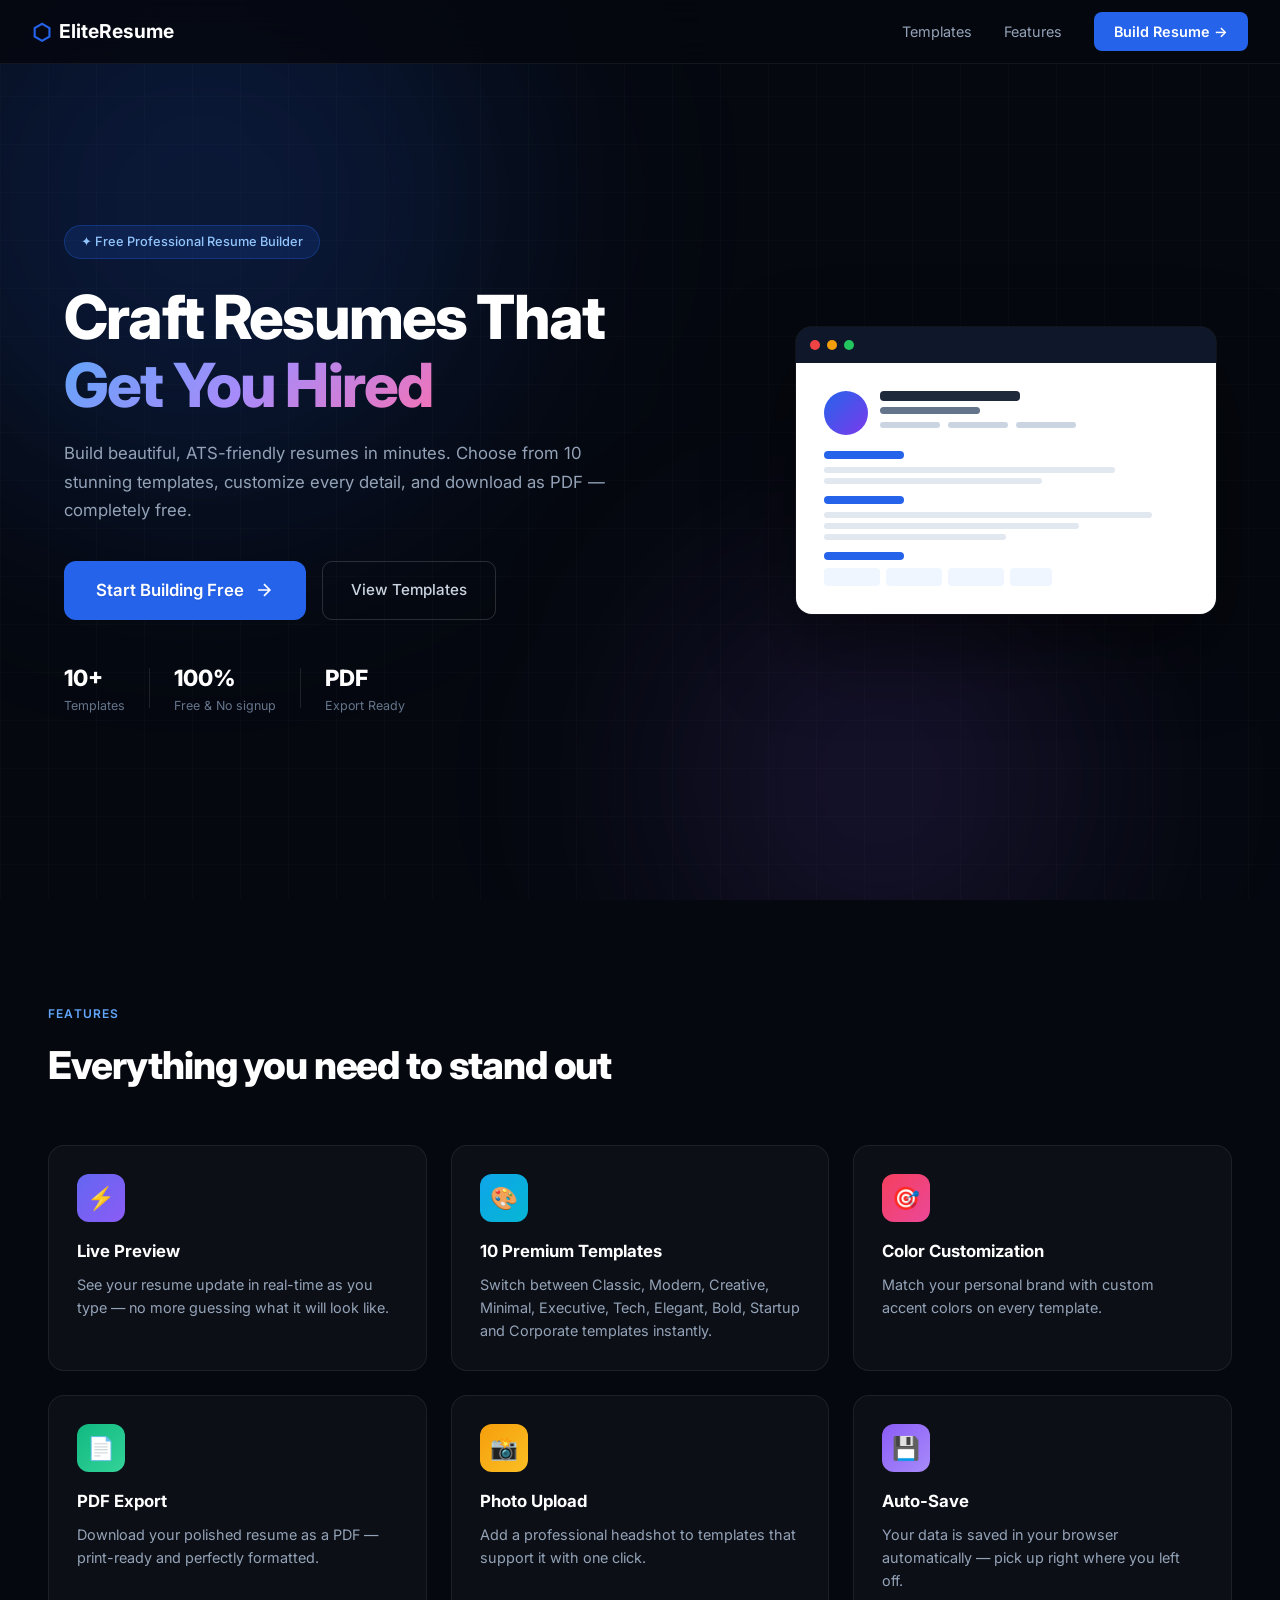
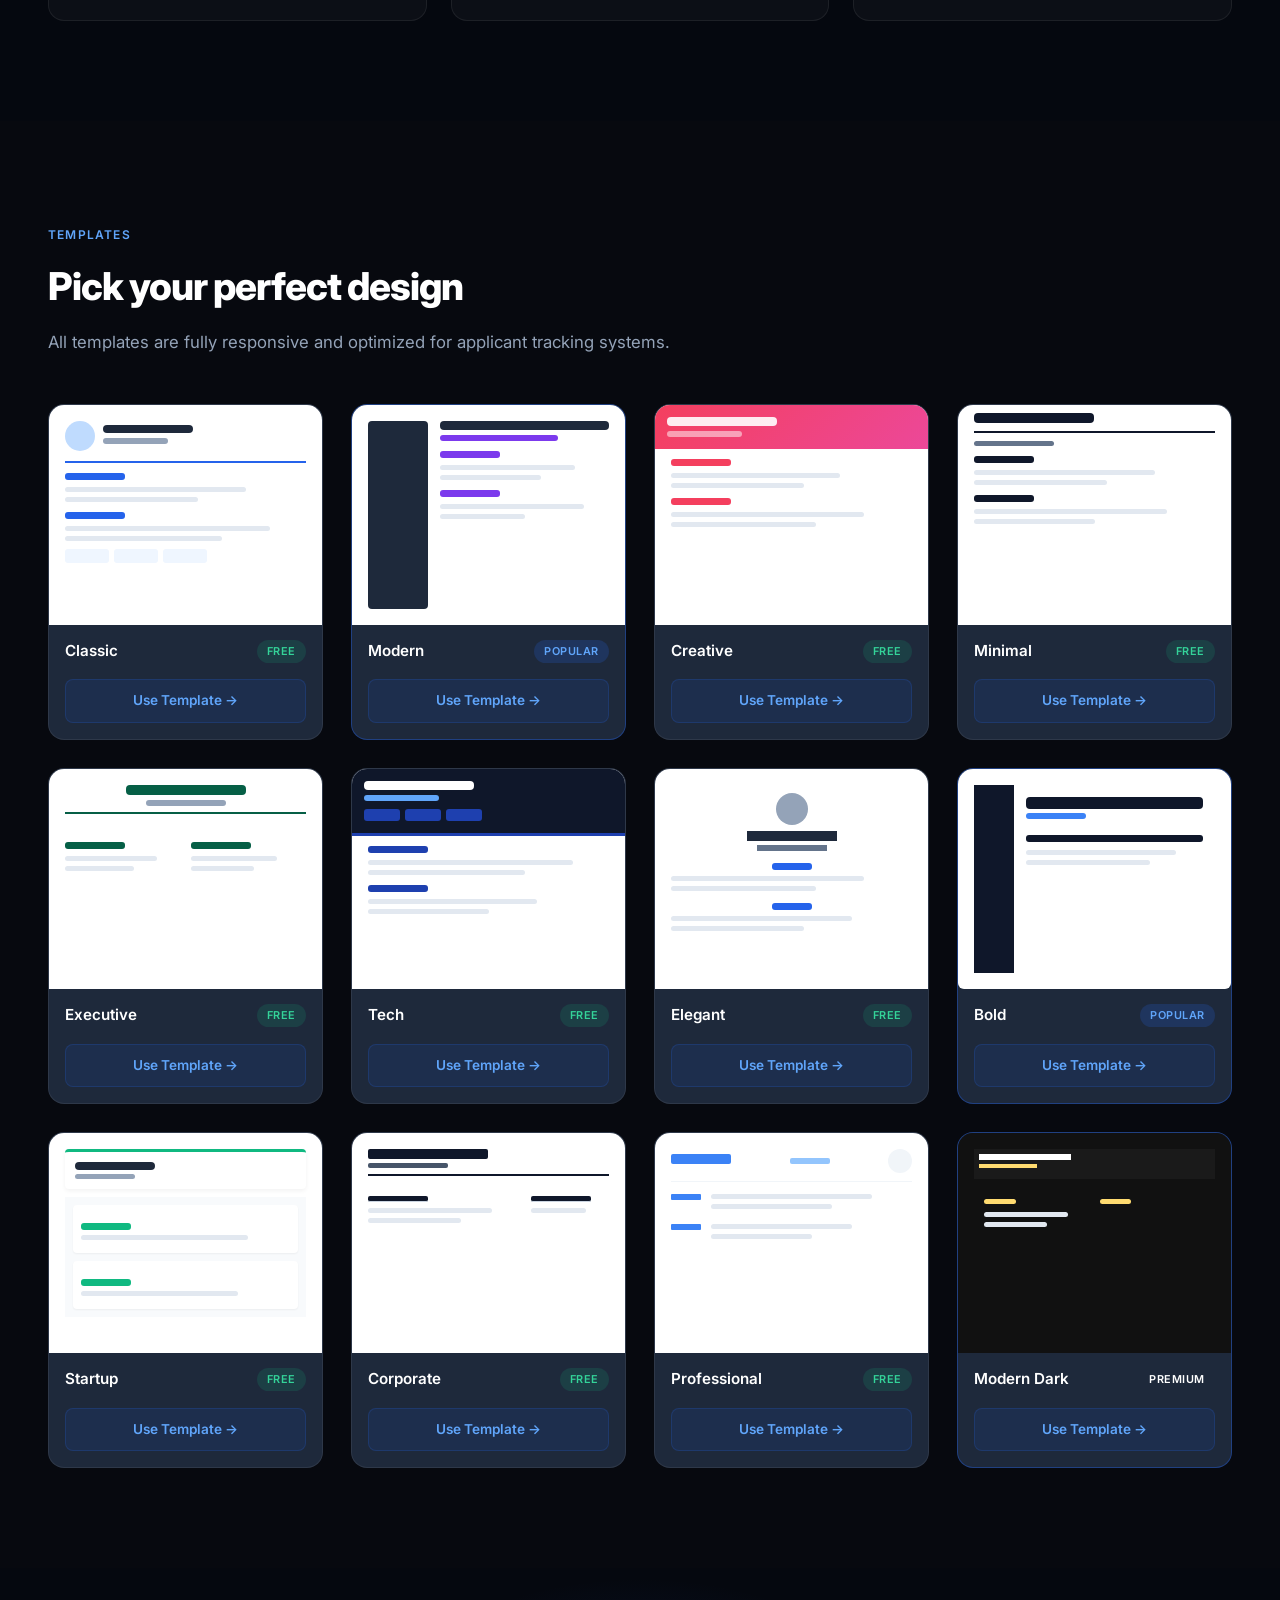
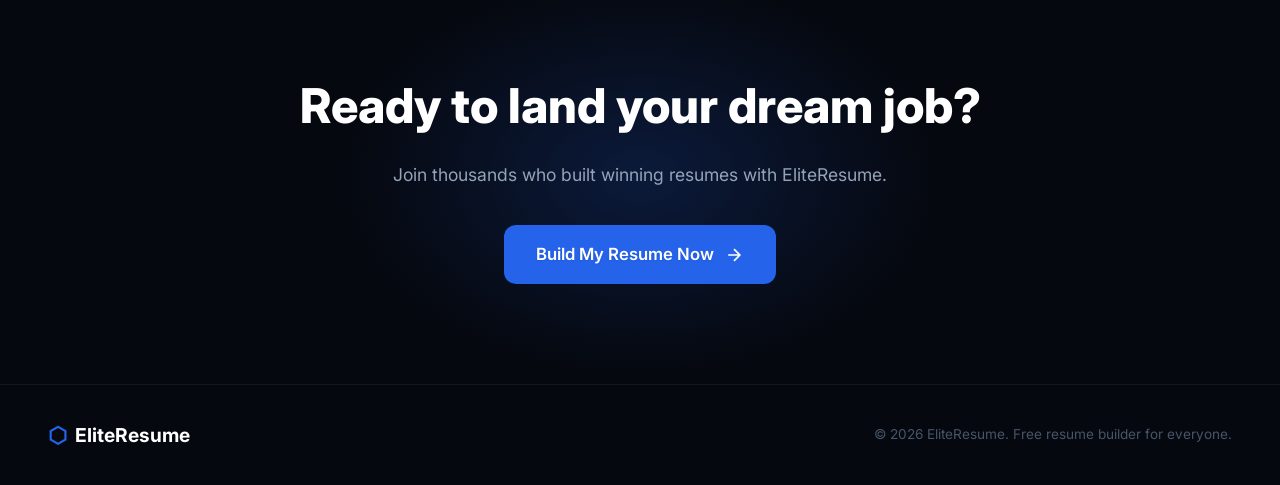
==== index.html @ 89bc3569 "Add files via upload" ====
<!DOCTYPE html>
<html lang="en">

<head>
  <meta charset="UTF-8" />
  <meta name="viewport" content="width=device-width, initial-scale=1.0" />
  <title>EliteResume – Build Your Perfect Resume</title>
  <meta name="description"
    content="Create stunning professional resumes in minutes with EliteResume. Choose from 10 premium templates, edit in real-time, and download as PDF." />
  <link rel="preconnect" href="https://fonts.googleapis.com" />
  <link rel="preconnect" href="https://fonts.gstatic.com" crossorigin />
  <link
    href="https://fonts.googleapis.com/css2?family=Inter:wght@300;400;500;600;700;800;900&family=Playfair+Display:wght@700;800&display=swap"
    rel="stylesheet" />
  <link rel="stylesheet" href="styles.css" />
</head>

<body class="landing-page">

  <!-- Navbar -->
  <nav class="navbar">
    <div class="nav-inner">
      <a href="index.html" class="logo">
        <span class="logo-icon">⬡</span>
        <span class="logo-text">EliteResume</span>
      </a>
      <div class="nav-links">
        <a href="#templates">Templates</a>
        <a href="#features">Features</a>
        <a href="editor.html" class="btn-nav-cta">Build Resume →</a>
      </div>
    </div>
  </nav>

  <!-- Hero -->
  <section class="hero">
    <div class="hero-bg-grid"></div>
    <div class="hero-glow hero-glow-1"></div>
    <div class="hero-glow hero-glow-2"></div>
    <div class="hero-content">
      <div class="hero-badge">✦ Free Professional Resume Builder</div>
      <h1 class="hero-title">Craft Resumes That <br /><span class="gradient-text">Get You Hired</span></h1>
      <p class="hero-subtitle">Build beautiful, ATS-friendly resumes in minutes. Choose from 10 stunning templates,
        customize every detail, and download as PDF — completely free.</p>
      <div class="hero-actions">
        <a href="editor.html" class="btn-primary btn-xl" id="hero-start-btn">
          <span>Start Building Free</span>
          <svg width="20" height="20" viewBox="0 0 24 24" fill="none" stroke="currentColor" stroke-width="2">
            <path d="M5 12h14M12 5l7 7-7 7" />
          </svg>
        </a>
        <a href="#templates" class="btn-ghost btn-xl">View Templates</a>
      </div>
      <div class="hero-stats">
        <div class="stat"><strong>10+</strong><span>Templates</span></div>
        <div class="stat-divider"></div>
        <div class="stat"><strong>100%</strong><span>Free & No signup</span></div>
        <div class="stat-divider"></div>
        <div class="stat"><strong>PDF</strong><span>Export Ready</span></div>
      </div>
    </div>
    <!-- Hero Preview Mockup -->
    <div class="hero-mockup">
      <div class="mockup-browser">
        <div class="mockup-bar">
          <span class="dot r"></span><span class="dot y"></span><span class="dot g"></span>
        </div>
        <div class="mockup-content">
          <div class="mock-resume classic-mock">
            <div class="mock-header">
              <div class="mock-avatar"></div>
              <div>
                <div class="mock-name-bar"></div>
                <div class="mock-title-bar"></div>
                <div class="mock-contact-row">
                  <div class="mock-contact-item"></div>
                  <div class="mock-contact-item"></div>
                  <div class="mock-contact-item"></div>
                </div>
              </div>
            </div>
            <div class="mock-section-title"></div>
            <div class="mock-line w80"></div>
            <div class="mock-line w60"></div>
            <div class="mock-section-title"></div>
            <div class="mock-line w90"></div>
            <div class="mock-line w70"></div>
            <div class="mock-line w50"></div>
            <div class="mock-section-title"></div>
            <div class="mock-skills">
              <div class="mock-skill-tag"></div>
              <div class="mock-skill-tag"></div>
              <div class="mock-skill-tag"></div>
              <div class="mock-skill-tag w-sm"></div>
            </div>
          </div>
        </div>
      </div>
    </div>
  </section>

  <!-- Features -->
  <section class="features-section" id="features">
    <div class="container">
      <div class="section-label">Features</div>
      <h2 class="section-title">Everything you need to stand out</h2>
      <div class="features-grid">
        <div class="feature-card">
          <div class="feature-icon" style="background:linear-gradient(135deg,#6366f1,#8b5cf6)">⚡</div>
          <h3>Live Preview</h3>
          <p>See your resume update in real-time as you type — no more guessing what it will look like.</p>
        </div>
        <div class="feature-card">
          <div class="feature-icon" style="background:linear-gradient(135deg,#0ea5e9,#06b6d4)">🎨</div>
          <h3>10 Premium Templates</h3>
          <p>Switch between Classic, Modern, Creative, Minimal, Executive, Tech, Elegant, Bold, Startup and Corporate
            templates instantly.</p>
        </div>
        <div class="feature-card">
          <div class="feature-icon" style="background:linear-gradient(135deg,#f43f5e,#ec4899)">🎯</div>
          <h3>Color Customization</h3>
          <p>Match your personal brand with custom accent colors on every template.</p>
        </div>
        <div class="feature-card">
          <div class="feature-icon" style="background:linear-gradient(135deg,#10b981,#34d399)">📄</div>
          <h3>PDF Export</h3>
          <p>Download your polished resume as a PDF — print-ready and perfectly formatted.</p>
        </div>
        <div class="feature-card">
          <div class="feature-icon" style="background:linear-gradient(135deg,#f59e0b,#fbbf24)">📸</div>
          <h3>Photo Upload</h3>
          <p>Add a professional headshot to templates that support it with one click.</p>
        </div>
        <div class="feature-card">
          <div class="feature-icon" style="background:linear-gradient(135deg,#8b5cf6,#a78bfa)">💾</div>
          <h3>Auto-Save</h3>
          <p>Your data is saved in your browser automatically — pick up right where you left off.</p>
        </div>
      </div>
    </div>
  </section>

  <!-- Templates Gallery -->
  <section class="templates-section" id="templates">
    <div class="container">
      <div class="section-label">Templates</div>
      <h2 class="section-title">Pick your perfect design</h2>
      <p class="section-subtitle">All templates are fully responsive and optimized for applicant tracking systems.</p>
      <div class="templates-grid">

        <div class="template-card" data-template="classic">
          <div class="template-preview tp-classic">
            <div class="tp-header tp-h-classic">
              <div class="tp-avatar"></div>
              <div class="tp-info">
                <div class="tp-name"></div>
                <div class="tp-role"></div>
              </div>
            </div>
            <div class="tp-body">
              <div class="tp-sec-title tp-st-blue"></div>
              <div class="tp-line w75"></div>
              <div class="tp-line w55"></div>
              <div class="tp-sec-title tp-st-blue"></div>
              <div class="tp-line w85"></div>
              <div class="tp-line w65"></div>
              <div class="tp-tags">
                <div class="tp-tag"></div>
                <div class="tp-tag"></div>
                <div class="tp-tag"></div>
              </div>
            </div>
          </div>
          <div class="template-info">
            <span class="template-name">Classic</span>
            <span class="template-badge free">Free</span>
          </div>
          <a href="editor.html?template=classic" class="btn-template">Use Template →</a>
        </div>

        <div class="template-card featured" data-template="modern">
          <div class="template-preview tp-modern">
            <div class="tp-sidebar"></div>
            <div class="tp-main-col">
              <div class="tp-name-mod"></div>
              <div class="tp-role-mod"></div>
              <div class="tp-sec-title tp-st-accent"></div>
              <div class="tp-line w80"></div>
              <div class="tp-line w60"></div>
              <div class="tp-sec-title tp-st-accent"></div>
              <div class="tp-line w85"></div>
              <div class="tp-line w50"></div>
            </div>
          </div>
          <div class="template-info">
            <span class="template-name">Modern</span>
            <span class="template-badge popular">Popular</span>
          </div>
          <a href="editor.html?template=modern" class="btn-template">Use Template →</a>
        </div>

        <div class="template-card" data-template="creative">
          <div class="template-preview tp-creative">
            <div class="tp-creative-header">
              <div class="tp-name-cr"></div>
              <div class="tp-role-cr"></div>
            </div>
            <div class="tp-body">
              <div class="tp-sec-title tp-st-cr"></div>
              <div class="tp-line w70"></div>
              <div class="tp-line w55"></div>
              <div class="tp-sec-title tp-st-cr"></div>
              <div class="tp-line w80"></div>
              <div class="tp-line w60"></div>
            </div>
          </div>
          <div class="template-info">
            <span class="template-name">Creative</span>
            <span class="template-badge free">Free</span>
          </div>
          <a href="editor.html?template=creative" class="btn-template">Use Template →</a>
        </div>

        <div class="template-card" data-template="minimal">
          <div class="template-preview tp-minimal">
            <div class="tp-name-min"></div>
            <div class="tp-divider-min"></div>
            <div class="tp-role-min"></div>
            <div class="tp-sec-title tp-st-min"></div>
            <div class="tp-line w75"></div>
            <div class="tp-line w55"></div>
            <div class="tp-sec-title tp-st-min"></div>
            <div class="tp-line w80"></div>
            <div class="tp-line w50"></div>
          </div>
          <div class="template-info">
            <span class="template-name">Minimal</span>
            <span class="template-badge free">Free</span>
          </div>
          <a href="editor.html?template=minimal" class="btn-template">Use Template →</a>
        </div>

        <div class="template-card" data-template="executive">
          <div class="template-preview tp-executive">
            <div class="tp-exec-top">
              <div class="tp-name-exec"></div>
              <div class="tp-role-exec"></div>
              <div class="tp-exec-line"></div>
            </div>
            <div class="tp-two-col">
              <div class="tp-left-col">
                <div class="tp-sec-title tp-st-exec"></div>
                <div class="tp-line w80"></div>
                <div class="tp-line w60"></div>
              </div>
              <div class="tp-right-col">
                <div class="tp-sec-title tp-st-exec"></div>
                <div class="tp-line w75"></div>
                <div class="tp-line w55"></div>
              </div>
            </div>
          </div>
          <div class="template-info">
            <span class="template-name">Executive</span>
            <span class="template-badge free">Free</span>
          </div>
          <a href="editor.html?template=executive" class="btn-template">Use Template →</a>
        </div>

        <div class="template-card" data-template="tech">
          <div class="template-preview tp-tech">
            <div class="tp-tech-header">
              <div class="tp-tech-name"></div>
              <div class="tp-tech-role"></div>
              <div class="tp-tech-tags">
                <div class="tp-tech-tag"></div>
                <div class="tp-tech-tag"></div>
                <div class="tp-tech-tag"></div>
              </div>
            </div>
            <div class="tp-body tp-tech-body">
              <div class="tp-sec-title tp-st-tech"></div>
              <div class="tp-line w85"></div>
              <div class="tp-line w65"></div>
              <div class="tp-sec-title tp-st-tech"></div>
              <div class="tp-line w70"></div>
              <div class="tp-line w50"></div>
            </div>
          </div>
          <div class="template-info">
            <span class="template-name">Tech</span>
            <span class="template-badge free">Free</span>
          </div>
          <a href="editor.html?template=tech" class="btn-template">Use Template →</a>
        </div>

        <div class="template-card" data-template="elegant">
          <div class="template-preview tp-elegant">
            <div class="tp-elegant-header">
              <div class="tp-elegant-avatar"></div>
              <div>
                <div class="tp-elegant-name"></div>
                <div class="tp-elegant-role"></div>
              </div>
            </div>
            <div class="tp-body">
              <div class="tp-sec-title tp-st-el"></div>
              <div class="tp-line w80"></div>
              <div class="tp-line w60"></div>
              <div class="tp-sec-title tp-st-el"></div>
              <div class="tp-line w75"></div>
              <div class="tp-line w55"></div>
            </div>
          </div>
          <div class="template-info">
            <span class="template-name">Elegant</span>
            <span class="template-badge free">Free</span>
          </div>
          <a href="editor.html?template=elegant" class="btn-template">Use Template →</a>
        </div>

        <div class="template-card featured" data-template="bold">
          <div class="template-preview tp-bold">
            <div class="tp-bold-sidebar"></div>
            <div class="tp-bold-main">
              <div class="tp-bold-name"></div>
              <div class="tp-bold-role"></div>
              <div class="tp-sec-title tp-st-bold"></div>
              <div class="tp-line w85"></div>
              <div class="tp-line w70"></div>
            </div>
          </div>
          <div class="template-info">
            <span class="template-name">Bold</span>
            <span class="template-badge popular">Popular</span>
          </div>
          <a href="editor.html?template=bold" class="btn-template">Use Template →</a>
        </div>

        <div class="template-card" data-template="startup">
          <div class="template-preview tp-startup">
            <div class="tp-startup-header">
              <div class="tp-startup-name"></div>
              <div class="tp-startup-role"></div>
            </div>
            <div class="tp-body tp-startup-body">
              <div class="tp-startup-box">
                <div class="tp-sec-title tp-st-start"></div>
                <div class="tp-line w80"></div>
              </div>
              <div class="tp-startup-box">
                <div class="tp-sec-title tp-st-start"></div>
                <div class="tp-line w75"></div>
              </div>
            </div>
          </div>
          <div class="template-info">
            <span class="template-name">Startup</span>
            <span class="template-badge free">Free</span>
          </div>
          <a href="editor.html?template=startup" class="btn-template">Use Template →</a>
        </div>

        <div class="template-card" data-template="corporate">
          <div class="template-preview tp-corporate">
            <div class="tp-corp-header">
              <div class="tp-corp-name"></div>
              <div class="tp-corp-role"></div>
            </div>
            <div class="tp-corp-two-col">
              <div class="tp-corp-left">
                <div class="tp-sec-title tp-st-corp"></div>
                <div class="tp-line w80"></div>
                <div class="tp-line w60"></div>
              </div>
              <div class="tp-corp-right">
                <div class="tp-sec-title tp-st-corp"></div>
                <div class="tp-line w70"></div>
              </div>
            </div>
          </div>
          <div class="template-info">
            <span class="template-name">Corporate</span>
            <span class="template-badge free">Free</span>
          </div>
          <a href="editor.html?template=corporate" class="btn-template">Use Template →</a>
        </div>

        <div class="template-card" data-template="professional">
          <div class="template-preview tp-professional">
            <div class="tp-prof-header">
              <div class="tp-prof-name"></div>
              <div class="tp-prof-role"></div>
              <div class="tp-prof-avatar"></div>
            </div>
            <div class="tp-prof-body">
              <div class="tp-prof-row">
                <div class="tp-prof-label"></div>
                <div class="tp-prof-main">
                  <div class="tp-line w80"></div>
                  <div class="tp-line w60"></div>
                </div>
              </div>
              <div class="tp-prof-row">
                <div class="tp-prof-label"></div>
                <div class="tp-prof-main">
                  <div class="tp-line w70"></div>
                  <div class="tp-line w50"></div>
                </div>
              </div>
            </div>
          </div>
          <div class="template-info">
            <span class="template-name">Professional</span>
            <span class="template-badge free">Free</span>
          </div>
          <a href="editor.html?template=professional" class="btn-template">Use Template →</a>
        </div>

        <div class="template-card featured" data-template="modern-dark">
          <div class="template-preview tp-modern-dark">
            <div class="tp-md-header">
              <div class="tp-md-name"></div>
              <div class="tp-md-role"></div>
            </div>
            <div class="tp-md-body">
              <div class="tp-md-left">
                <div class="tp-sec-title tp-st-yellow"></div>
                <div class="tp-line w80"></div>
                <div class="tp-line w60"></div>
              </div>
              <div class="tp-md-right">
                <div class="tp-sec-title tp-st-yellow"></div>
                <div class="tp-md-skill-dots"></div>
                <div class="tp-md-skill-dots"></div>
              </div>
            </div>
          </div>
          <div class="template-info">
            <span class="template-name">Modern Dark</span>
            <span class="template-badge premium">Premium</span>
          </div>
          <a href="editor.html?template=modern-dark" class="btn-template">Use Template →</a>
        </div>

      </div>

    </div>
  </section>

  <!-- CTA -->
  <section class="cta-section">
    <div class="cta-glow"></div>
    <div class="container cta-content">
      <h2>Ready to land your dream job?</h2>
      <p>Join thousands who built winning resumes with EliteResume.</p>
      <a href="editor.html" class="btn-primary btn-xl" id="cta-build-btn">
        <span>Build My Resume Now</span>
        <svg width="20" height="20" viewBox="0 0 24 24" fill="none" stroke="currentColor" stroke-width="2">
          <path d="M5 12h14M12 5l7 7-7 7" />
        </svg>
      </a>
    </div>
  </section>

  <!-- Footer -->
  <footer class="footer">
    <div class="container footer-inner">
      <a href="index.html" class="logo">
        <span class="logo-icon">⬡</span>
        <span class="logo-text">EliteResume</span>
      </a>
      <p class="footer-copy">© 2026 EliteResume. Free resume builder for everyone.</p>
    </div>
  </footer>

  <script src="app.js"></script>
</body>

</html>
---- styles.css ----
/* ===================== ROOT & RESET ===================== */
:root {
  --accent: #2563eb;
  --accent-light: #eff6ff;
  --dark: #0f172a;
  --dark2: #1e293b;
  --dark3: #334155;
  --mid: #64748b;
  --light: #f1f5f9;
  --lighter: #f8fafc;
  --white: #ffffff;
  --border: #e2e8f0;
  --radius: 12px;
  --shadow: 0 4px 24px rgba(0, 0, 0, 0.08);
  --shadow-lg: 0 16px 48px rgba(0, 0, 0, 0.14);
  --font: 'Inter', sans-serif;
}

*,
*::before,
*::after {
  box-sizing: border-box;
  margin: 0;
  padding: 0;
}

html {
  scroll-behavior: smooth;
}

body {
  font-family: var(--font);
  background: var(--dark);
  color: var(--white);
  line-height: 1.6;
}

a {
  text-decoration: none;
  color: inherit;
}

input,
textarea,
select {
  font-family: var(--font);
}

/* ===================== LANDING PAGE ===================== */
body.landing-page {
  background: #05080f;
}

/* Navbar */
.navbar {
  position: fixed;
  top: 0;
  left: 0;
  right: 0;
  z-index: 100;
  padding: 0 32px;
  height: 64px;
  display: flex;
  align-items: center;
  background: rgba(5, 8, 15, 0.85);
  backdrop-filter: blur(16px);
  border-bottom: 1px solid rgba(255, 255, 255, 0.06);
}

.nav-inner {
  display: flex;
  align-items: center;
  justify-content: space-between;
  width: 100%;
  max-width: 1280px;
  margin: 0 auto;
}

.logo {
  display: flex;
  align-items: center;
  gap: 8px;
  font-weight: 700;
  font-size: 1.2rem;
}

.logo-icon {
  font-size: 1.4rem;
  color: var(--accent);
}

.nav-links {
  display: flex;
  align-items: center;
  gap: 32px;
}

.nav-links a {
  color: #94a3b8;
  font-size: 0.9rem;
  transition: color 0.2s;
}

.nav-links a:hover {
  color: #fff;
}

.btn-nav-cta {
  background: var(--accent);
  color: #fff !important;
  padding: 8px 20px;
  border-radius: 8px;
  font-weight: 600;
  transition: background 0.2s, transform 0.15s !important;
}

.btn-nav-cta:hover {
  background: #1d4ed8 !important;
  transform: translateY(-1px);
}

/* Hero */
.hero {
  min-height: 100vh;
  display: flex;
  align-items: center;
  justify-content: space-between;
  padding: 100px 64px 60px;
  max-width: 1320px;
  margin: 0 auto;
  position: relative;
  gap: 48px;
  overflow: hidden;
}

.hero-bg-grid {
  position: fixed;
  inset: 0;
  background-image: linear-gradient(rgba(255, 255, 255, 0.02) 1px, transparent 1px), linear-gradient(90deg, rgba(255, 255, 255, 0.02) 1px, transparent 1px);
  background-size: 48px 48px;
  pointer-events: none;
}

.hero-glow {
  position: absolute;
  border-radius: 50%;
  filter: blur(120px);
  pointer-events: none;
}

.hero-glow-1 {
  width: 600px;
  height: 600px;
  background: rgba(37, 99, 235, 0.18);
  top: -100px;
  left: -100px;
}

.hero-glow-2 {
  width: 400px;
  height: 400px;
  background: rgba(139, 92, 246, 0.14);
  bottom: -80px;
  right: 200px;
}

.hero-content {
  flex: 1;
  max-width: 580px;
  position: relative;
  z-index: 2;
}

.hero-badge {
  display: inline-flex;
  align-items: center;
  gap: 8px;
  background: rgba(37, 99, 235, 0.15);
  border: 1px solid rgba(37, 99, 235, 0.3);
  color: #93c5fd;
  padding: 6px 16px;
  border-radius: 100px;
  font-size: 0.8rem;
  font-weight: 500;
  margin-bottom: 24px;
}

.hero-title {
  font-size: clamp(2.4rem, 5vw, 3.8rem);
  font-weight: 800;
  line-height: 1.12;
  margin-bottom: 20px;
  letter-spacing: -0.03em;
}

.gradient-text {
  background: linear-gradient(135deg, #60a5fa, #a78bfa, #f472b6);
  -webkit-background-clip: text;
  -webkit-text-fill-color: transparent;
  background-clip: text;
}

.hero-subtitle {
  font-size: 1.05rem;
  color: #94a3b8;
  margin-bottom: 36px;
  line-height: 1.7;
}

.hero-actions {
  display: flex;
  gap: 16px;
  flex-wrap: wrap;
  margin-bottom: 40px;
}

.btn-primary {
  display: inline-flex;
  align-items: center;
  gap: 10px;
  background: var(--accent);
  color: #fff;
  padding: 14px 28px;
  border-radius: 10px;
  font-weight: 600;
  font-size: 0.95rem;
  transition: all 0.3s cubic-bezier(0.4, 0, 0.2, 1);
  border: none;
  cursor: pointer;
  text-shadow: 0 1px 2px rgba(0, 0, 0, 0.1);
}

.btn-primary:hover {
  background: #1d4ed8;
  transform: translateY(-3px);
  box-shadow: 0 12px 24px rgba(37, 99, 235, 0.3), 0 4px 8px rgba(37, 99, 235, 0.2);
}

.btn-xl {
  padding: 16px 32px;
  font-size: 1.05rem;
  border-radius: 12px;
}

.btn-ghost {
  display: inline-flex;
  align-items: center;
  gap: 8px;
  background: transparent;
  border: 1px solid rgba(255, 255, 255, 0.15);
  color: #cbd5e1;
  padding: 14px 28px;
  border-radius: 10px;
  font-weight: 500;
  font-size: 0.95rem;
  transition: all 0.2s;
  cursor: pointer;
}

.btn-ghost:hover {
  background: rgba(255, 255, 255, 0.06);
  border-color: rgba(255, 255, 255, 0.3);
  color: #fff;
}

.hero-stats {
  display: flex;
  align-items: center;
  gap: 24px;
}

.stat {
  display: flex;
  flex-direction: column;
}

.stat strong {
  font-size: 1.4rem;
  font-weight: 800;
  color: #fff;
}

.stat span {
  font-size: 0.78rem;
  color: #64748b;
}

.stat-divider {
  width: 1px;
  height: 40px;
  background: rgba(255, 255, 255, 0.1);
}

/* Hero Mockup */
.hero-mockup {
  flex: 0 0 420px;
  position: relative;
  z-index: 2;
}

.mockup-browser {
  background: #1e293b;
  border-radius: 16px;
  box-shadow: 0 32px 80px rgba(0, 0, 0, 0.5), 0 0 0 1px rgba(255, 255, 255, 0.06);
  overflow: hidden;
  animation: float 4s ease-in-out infinite;
}

@keyframes float {

  0%,
  100% {
    transform: translateY(0);
  }

  50% {
    transform: translateY(-10px);
  }
}

.mockup-bar {
  background: #0f172a;
  height: 36px;
  display: flex;
  align-items: center;
  padding: 0 14px;
  gap: 7px;
}

.dot {
  width: 10px;
  height: 10px;
  border-radius: 50%;
}

.dot.r {
  background: #ef4444;
}

.dot.y {
  background: #f59e0b;
}

.dot.g {
  background: #22c55e;
}

.mockup-content {
  padding: 12px;
  background: #fff;
}

.mock-resume {
  padding: 16px;
}

.mock-header {
  display: flex;
  align-items: flex-start;
  gap: 12px;
  margin-bottom: 16px;
}

.mock-avatar {
  width: 44px;
  height: 44px;
  border-radius: 50%;
  background: linear-gradient(135deg, #2563eb, #7c3aed);
  flex-shrink: 0;
}

.mock-name-bar {
  height: 10px;
  width: 140px;
  background: #1e293b;
  border-radius: 4px;
  margin-bottom: 6px;
}

.mock-title-bar {
  height: 7px;
  width: 100px;
  background: #64748b;
  border-radius: 4px;
  margin-bottom: 8px;
}

.mock-contact-row {
  display: flex;
  gap: 8px;
}

.mock-contact-item {
  height: 6px;
  width: 60px;
  background: #cbd5e1;
  border-radius: 3px;
}

.mock-section-title {
  height: 8px;
  width: 80px;
  background: #2563eb;
  border-radius: 4px;
  margin: 12px 0 8px;
}

/* Mockup Specifics for Professional Template */
.tp-professional {
  padding: 10px;
  background: #fff;
  display: flex;
  flex-direction: column;
}

.tp-prof-header {
  display: flex;
  justify-content: space-between;
  align-items: center;
  margin-bottom: 12px;
  border-bottom: 1px solid #f1f5f9;
  padding-bottom: 8px;
}

.tp-prof-name {
  height: 10px;
  width: 60px;
  background: #3b82f6;
  border-radius: 2px;
  margin-bottom: 4px;
}

.tp-prof-role {
  height: 6px;
  width: 40px;
  background: #93c5fd;
  border-radius: 2px;
}

.tp-prof-avatar {
  width: 24px;
  height: 24px;
  background: #f1f5f9;
  border-radius: 50%;
}

.tp-prof-row {
  display: flex;
  gap: 10px;
  margin-bottom: 10px;
}

.tp-prof-label {
  width: 30px;
  height: 6px;
  background: #3b82f6;
  border-radius: 1px;
  flex-shrink: 0;
}

.tp-prof-main {
  flex: 1;
}


.mock-line {
  height: 6px;
  background: #e2e8f0;
  border-radius: 3px;
  margin-bottom: 5px;
}

.mock-line.w80 {
  width: 80%;
}

.mock-line.w60 {
  width: 60%;
}

.mock-line.w90 {
  width: 90%;
}

.mock-line.w70 {
  width: 70%;
}

.mock-line.w50 {
  width: 50%;
}

.mock-skills {
  display: flex;
  gap: 6px;
  flex-wrap: wrap;
  margin-top: 8px;
}

.mock-skill-tag {
  height: 18px;
  width: 56px;
  background: #eff6ff;
  border-radius: 4px;
}

.mock-skill-tag.w-sm {
  width: 42px;
}

/* Container */
.container {
  max-width: 1280px;
  margin: 0 auto;
  padding: 0 48px;
}

/* Section labels */
.section-label {
  display: inline-block;
  font-size: 0.75rem;
  font-weight: 600;
  letter-spacing: 0.1em;
  text-transform: uppercase;
  color: #60a5fa;
  margin-bottom: 12px;
}

.section-title {
  font-size: clamp(1.8rem, 3vw, 2.6rem);
  font-weight: 800;
  letter-spacing: -0.03em;
  margin-bottom: 12px;
}

.section-subtitle {
  color: #94a3b8;
  font-size: 1.05rem;
  margin-bottom: 48px;
}

/* Features */
.features-section {
  padding: 100px 0;
  background: #05080f;
}

.features-grid {
  display: grid;
  grid-template-columns: repeat(auto-fit, minmax(280px, 1fr));
  gap: 24px;
  margin-top: 48px;
}

.feature-card {
  background: rgba(255, 255, 255, 0.03);
  border: 1px solid rgba(255, 255, 255, 0.07);
  border-radius: 16px;
  padding: 28px;
  transition: all 0.25s;
}

.feature-card:hover {
  background: rgba(255, 255, 255, 0.06);
  border-color: rgba(37, 99, 235, 0.3);
  transform: translateY(-4px);
  box-shadow: 0 16px 40px rgba(0, 0, 0, 0.3);
}

.feature-icon {
  width: 48px;
  height: 48px;
  border-radius: 12px;
  display: flex;
  align-items: center;
  justify-content: center;
  font-size: 1.4rem;
  margin-bottom: 16px;
}

.feature-card h3 {
  font-size: 1.05rem;
  font-weight: 700;
  margin-bottom: 8px;
}

.feature-card p {
  color: #94a3b8;
  font-size: 0.9rem;
  line-height: 1.6;
}

/* Templates Section */
.templates-section {
  padding: 100px 0;
  background: #07090f;
}

.templates-grid {
  display: grid;
  grid-template-columns: repeat(auto-fill, minmax(260px, 1fr));
  gap: 28px;
  margin-top: 48px;
}

.template-card {
  background: #1e293b;
  border: 1px solid rgba(255, 255, 255, 0.07);
  border-radius: 16px;
  overflow: hidden;
  transition: all 0.3s cubic-bezier(0.4, 0, 0.2, 1);
  cursor: pointer;
  display: flex;
  flex-direction: column;
}

.template-card:hover {
  border-color: rgba(37, 99, 235, 0.5);
  transform: translateY(-8px);
  box-shadow: 0 32px 64px rgba(0, 0, 0, 0.5), 0 12px 24px rgba(37, 99, 235, 0.2);
  z-index: 10;
}

.template-card.featured {
  border-color: rgba(37, 99, 235, 0.4);
}

.template-preview {
  background: #fff;
  height: 220px;
  padding: 16px;
  overflow: hidden;
  position: relative;
}

.template-info {
  display: flex;
  align-items: center;
  justify-content: space-between;
  padding: 14px 16px 8px;
}

.template-name {
  font-weight: 600;
  font-size: 0.95rem;
}

.template-badge {
  font-size: 0.68rem;
  font-weight: 600;
  padding: 3px 10px;
  border-radius: 100px;
  text-transform: uppercase;
  letter-spacing: 0.05em;
}

.template-badge.free {
  background: rgba(16, 185, 129, 0.15);
  color: #34d399;
}

.template-badge.popular {
  background: rgba(37, 99, 235, 0.2);
  color: #60a5fa;
}

.btn-template {
  display: block;
  margin: 8px 16px 16px;
  padding: 10px;
  text-align: center;
  background: rgba(37, 99, 235, 0.1);
  color: #60a5fa;
  border-radius: 8px;
  font-size: 0.85rem;
  font-weight: 600;
  transition: all 0.2s;
  border: 1px solid rgba(37, 99, 235, 0.2);
}

.btn-template:hover {
  background: var(--accent);
  color: #fff;
  border-color: var(--accent);
}

/* Template preview elements */
.tp-line {
  height: 5px;
  background: #e2e8f0;
  border-radius: 3px;
  margin-bottom: 5px;
}

.tp-line.w75 {
  width: 75%;
}

.tp-line.w55 {
  width: 55%;
}

.tp-line.w80 {
  width: 80%;
}

.tp-line.w65 {
  width: 65%;
}

.tp-line.w85 {
  width: 85%;
}

.tp-line.w60 {
  width: 60%;
}

.tp-line.w70 {
  width: 70%;
}

.tp-line.w50 {
  width: 50%;
}

.tp-sec-title {
  height: 7px;
  border-radius: 3px;
  margin: 10px 0 7px;
  width: 60px;
}

.tp-st-blue {
  background: #2563eb;
}

.tp-st-accent {
  background: #7c3aed;
}

.tp-st-cr {
  background: #f43f5e;
}

.tp-st-min {
  background: #0f172a;
}

.tp-st-exec {
  background: #065f46;
}

.tp-st-tech {
  background: #1e40af;
}

.tp-tags {
  display: flex;
  gap: 5px;
  flex-wrap: wrap;
  margin-top: 8px;
}

.tp-tag {
  height: 14px;
  width: 44px;
  background: #eff6ff;
  border-radius: 3px;
}

.tp-avatar {
  width: 30px;
  height: 30px;
  border-radius: 50%;
  background: #bfdbfe;
  margin-right: 8px;
  flex-shrink: 0;
}

.tp-info {
  flex: 1;
}

.tp-name {
  height: 8px;
  width: 90px;
  background: #1e293b;
  border-radius: 4px;
  margin-bottom: 5px;
}

.tp-role {
  height: 6px;
  width: 65px;
  background: #94a3b8;
  border-radius: 3px;
  margin-bottom: 4px;
}

/* Classic template preview */
.tp-classic .tp-header {
  display: flex;
  align-items: center;
  padding-bottom: 10px;
  border-bottom: 2px solid #2563eb;
  margin-bottom: 8px;
}

/* Modern template preview */
.tp-modern {
  display: flex;
  gap: 12px;
}

.tp-sidebar {
  width: 60px;
  background: #1e293b;
  border-radius: 4px;
  flex-shrink: 0;
}

.tp-main-col {
  flex: 1;
}

.tp-name-mod {
  height: 9px;
  width: 100%;
  background: #1e293b;
  border-radius: 4px;
  margin-bottom: 5px;
}

.tp-role-mod {
  height: 6px;
  width: 70%;
  background: #7c3aed;
  border-radius: 3px;
  margin-bottom: 10px;
}

/* Creative */
.tp-creative-header {
  background: linear-gradient(135deg, #f43f5e, #ec4899);
  padding: 12px;
  border-radius: 6px 6px 0 0;
  margin: -16px -16px 10px;
}

.tp-name-cr {
  height: 9px;
  width: 110px;
  background: rgba(255, 255, 255, 0.9);
  border-radius: 4px;
  margin-bottom: 5px;
}

.tp-role-cr {
  height: 6px;
  width: 75px;
  background: rgba(255, 255, 255, 0.5);
  border-radius: 3px;
}

/* Minimal */
.tp-minimal {
  padding-top: 8px;
}

.tp-name-min {
  height: 10px;
  width: 120px;
  background: #0f172a;
  border-radius: 4px;
  margin-bottom: 4px;
}

.tp-divider-min {
  height: 2px;
  background: #0f172a;
  width: 100%;
  margin: 8px 0;
}

.tp-role-min {
  height: 5px;
  width: 80px;
  background: #64748b;
  border-radius: 3px;
  margin-bottom: 10px;
}

/* Executive */
.tp-exec-top {
  text-align: center;
  margin-bottom: 10px;
  padding-bottom: 8px;
}

.tp-name-exec {
  height: 10px;
  width: 120px;
  background: #065f46;
  border-radius: 4px;
  margin: 0 auto 5px;
}

.tp-role-exec {
  height: 6px;
  width: 80px;
  background: #94a3b8;
  border-radius: 3px;
  margin: 0 auto 6px;
}

.tp-exec-line {
  height: 2px;
  background: #065f46;
  width: 100%;
}

.tp-two-col {
  display: flex;
  gap: 10px;
}

.tp-left-col,
.tp-right-col {
  flex: 1;
}

/* Tech */
.tp-tech-header {
  background: #0f172a;
  padding: 12px;
  margin: -16px -16px 10px;
  border-radius: 4px 4px 0 0;
  border-bottom: 3px solid #1e40af;
}

.tp-tech-name {
  height: 9px;
  width: 110px;
  background: #fff;
  border-radius: 4px;
  margin-bottom: 5px;
}

.tp-tech-role {
  height: 6px;
  width: 75px;
  background: #60a5fa;
  border-radius: 3px;
  margin-bottom: 8px;
}

.tp-tech-tags {
  display: flex;
  gap: 5px;
}

.tp-tech-tag {
  height: 12px;
  width: 36px;
  background: #1e40af;
  border-radius: 3px;
}

/* CTA */
.cta-section {
  padding: 100px 0;
  background: #05080f;
  text-align: center;
  position: relative;
  overflow: hidden;
}

.cta-glow {
  position: absolute;
  top: 50%;
  left: 50%;
  transform: translate(-50%, -50%);
  width: 600px;
  height: 400px;
  background: radial-gradient(ellipse, rgba(37, 99, 235, 0.2), transparent 70%);
  pointer-events: none;
}

.cta-content {
  position: relative;
  z-index: 2;
}

.cta-content h2 {
  font-size: clamp(2rem, 4vw, 3rem);
  font-weight: 800;
  margin-bottom: 16px;
}

.cta-content p {
  color: #94a3b8;
  font-size: 1.1rem;
  margin-bottom: 36px;
}

/* Footer */
.footer {
  padding: 32px 0;
  border-top: 1px solid rgba(255, 255, 255, 0.06);
  background: #05080f;
}

.footer-inner {
  display: flex;
  align-items: center;
  justify-content: space-between;
}

.footer-copy {
  color: #475569;
  font-size: 0.85rem;
}

/* ===================== EDITOR PAGE ===================== */
body.editor-page {
  background: #0f172a;
  overflow: hidden;
  height: 100vh;
  display: flex;
  flex-direction: column;
}

.editor-header {
  height: 60px;
  background: #0f172a;
  border-bottom: 1px solid #1e293b;
  display: flex;
  align-items: center;
  justify-content: space-between;
  padding: 0 20px;
  gap: 16px;
  flex-shrink: 0;
  z-index: 50;
}

.editor-logo .logo-text {
  font-size: 1rem;
}

.editor-toolbar {
  display: flex;
  align-items: center;
  gap: 20px;
  flex: 1;
  justify-content: center;
  flex-wrap: wrap;
}

.toolbar-group {
  display: flex;
  align-items: center;
  gap: 8px;
}

.toolbar-label {
  font-size: 0.75rem;
  color: #64748b;
  font-weight: 500;
  white-space: nowrap;
}

.template-selector {
  display: flex;
  gap: 4px;
  background: #1e293b;
  padding: 4px;
  border-radius: 8px;
}

.tmpl-btn {
  padding: 5px 12px;
  border-radius: 6px;
  border: none;
  background: transparent;
  color: #94a3b8;
  font-size: 0.78rem;
  font-weight: 500;
  cursor: pointer;
  transition: all 0.15s;
  white-space: nowrap;
}

.tmpl-btn:hover {
  background: #334155;
  color: #fff;
}

.tmpl-btn.active {
  background: var(--accent);
  color: #fff;
}

.color-picker-group {
  display: flex;
  align-items: center;
  gap: 8px;
}

#accent-color {
  width: 32px;
  height: 32px;
  border-radius: 6px;
  border: 2px solid #334155;
  padding: 2px;
  cursor: pointer;
  background: none;
}

.editor-actions {
  display: flex;
  gap: 10px;
  flex-shrink: 0;
}

.btn-ghost-sm {
  padding: 6px 14px;
  border-radius: 7px;
  border: 1px solid #334155;
  background: transparent;
  color: #94a3b8;
  font-size: 0.8rem;
  cursor: pointer;
  transition: all 0.15s;
}

.btn-ghost-sm:hover {
  background: #1e293b;
  color: #fff;
}

.editor-layout {
  display: flex;
  flex: 1;
  overflow: hidden;
}

/* Form Panel */
.form-panel {
  width: 380px;
  background: #0f172a;
  border-right: 1px solid #1e293b;
  overflow: hidden;
  display: flex;
  flex-direction: column;
  flex-shrink: 0;
}

.form-scroll {
  overflow-y: auto;
  flex: 1;
  padding: 16px;
}

.form-scroll::-webkit-scrollbar {
  width: 4px;
}

.form-scroll::-webkit-scrollbar-track {
  background: transparent;
}

.form-scroll::-webkit-scrollbar-thumb {
  background: #334155;
  border-radius: 4px;
}

.form-section {
  background: #1e293b;
  border-radius: 10px;
  margin-bottom: 10px;
  overflow: hidden;
  border: 1px solid #334155;
}

.section-header {
  display: flex;
  align-items: center;
  justify-content: space-between;
  padding: 14px 16px;
  cursor: pointer;
  user-select: none;
  transition: background 0.15s;
}

.section-header:hover {
  background: #283448;
}

.section-header-left {
  display: flex;
  align-items: center;
  gap: 10px;
}

.section-icon {
  font-size: 1rem;
}

.section-header h3 {
  font-size: 0.9rem;
  font-weight: 600;
  color: #e2e8f0;
}

.collapse-icon {
  color: #64748b;
  font-size: 0.9rem;
  transition: transform 0.2s;
}

.collapse-icon.collapsed {
  transform: rotate(-90deg);
}

.section-body {
  padding: 16px;
  border-top: 1px solid #334155;
}

.section-body.hidden {
  display: none;
}

.form-row {
  display: grid;
  grid-template-columns: 1fr 1fr;
  gap: 12px;
}

.form-group {
  display: flex;
  flex-direction: column;
  gap: 5px;
  margin-bottom: 12px;
}

.form-group:last-child {
  margin-bottom: 0;
}

.form-group label {
  font-size: 0.75rem;
  font-weight: 600;
  color: #94a3b8;
  letter-spacing: 0.03em;
}

.form-group input,
.form-group textarea,
.form-group select {
  background: #0f172a;
  border: 1px solid #334155;
  border-radius: 7px;
  color: #e2e8f0;
  padding: 9px 12px;
  font-size: 0.85rem;
  transition: border-color 0.15s, box-shadow 0.15s;
  width: 100%;
}

.form-group input:focus,
.form-group textarea:focus {
  outline: none;
  border-color: var(--accent);
  box-shadow: 0 0 0 3px rgba(37, 99, 235, 0.15);
}

.form-group textarea {
  resize: vertical;
  line-height: 1.5;
}

input::placeholder,
textarea::placeholder {
  color: #475569;
}

.photo-upload-area {
  display: flex;
  align-items: center;
  gap: 16px;
  padding: 16px;
  background: #0f172a;
  border-radius: 8px;
  margin-bottom: 16px;
  border: 1px dashed #334155;
}

.photo-preview {
  width: 64px;
  height: 64px;
  border-radius: 50%;
  background: #1e293b;
  display: flex;
  align-items: center;
  justify-content: center;
  overflow: hidden;
  flex-shrink: 0;
  color: #64748b;
}

.photo-preview img {
  width: 100%;
  height: 100%;
  object-fit: cover;
}

.btn-upload {
  display: inline-block;
  padding: 7px 14px;
  background: var(--accent);
  color: #fff;
  border-radius: 6px;
  font-size: 0.78rem;
  font-weight: 600;
  cursor: pointer;
  transition: background 0.15s;
}

.btn-upload:hover {
  background: #1d4ed8;
}

.photo-upload-info p {
  font-size: 0.72rem;
  color: #64748b;
  margin-top: 4px;
}

/* Form Panel Width */
.form-panel {
  width: 520px; /* Even wider as requested */
  background: #0f172a;
  border-right: 1px solid #1e293b;
  overflow: hidden;
  display: flex;
  flex-direction: column;
  flex-shrink: 0;
}

.form-scroll {
  flex: 1;
  overflow-y: auto;
  padding: 24px;
}

.form-section {
  background: #1e293b;
  border-radius: 16px;
  margin-bottom: 20px;
  border: 1px solid #334155;
  overflow: hidden;
}

.section-header {
  padding: 16px 20px;
  background: #1e293b;
  display: flex;
  align-items: center;
  justify-content: space-between;
  cursor: pointer;
  transition: background 0.2s;
  border-bottom: 1px solid transparent;
}

.section-header:hover {
  background: #283448;
}

.section-header-left {
  display: flex;
  align-items: center;
  gap: 12px;
}

.section-icon {
  font-size: 1.2rem;
}

.section-header h3 {
  font-size: 1rem;
  font-weight: 700;
  color: #f8fafc;
  margin: 0;
}

.section-body {
  padding: 20px;
  background: #0f172a; /* Darker inside the section */
}

/* Entry Cards */
.entry-card {
  background: #1e293b;
  border-radius: 12px;
  margin-bottom: 12px;
  border: 1px solid #334155;
  transition: all 0.2s;
  color: #e2e8f0;
}

.entry-card.collapsed {
  cursor: pointer;
  padding: 16px 20px;
}

.entry-card.collapsed:hover {
  background: #283448;
  border-color: #4f46e5;
}

.entry-summary-title {
  font-size: 1rem;
  font-weight: 700;
  color: #fff;
  margin-bottom: 4px;
}

.entry-summary-subtitle {
  font-size: 0.85rem;
  color: #94a3b8;
}

.btn-edit-entry {
  width: 36px;
  height: 36px;
  display: flex;
  align-items: center;
  justify-content: center;
  border-radius: 8px;
  border: 1px solid #475569;
  color: #94a3b8;
  background: rgba(255, 255, 255, 0.03);
  transition: all 0.2s;
}

.btn-edit-entry:hover {
  border-color: #4f46e5;
  color: #fff;
  background: rgba(79, 70, 229, 0.1);
}

.entry-form {
  padding: 24px;
}

.entry-card.expanded {
  border: 2px solid #4f46e5;
  background: #1e293b;
  box-shadow: 0 12px 32px rgba(0, 0, 0, 0.4);
}

.form-row {
  display: flex;
  gap: 16px;
  margin-bottom: 16px;
}

.form-row > .form-group {
  flex: 1;
  min-width: 0;
}

.form-group {
  margin-bottom: 16px;
}

/* Rich Text Toolbar Repair */
.rt-toolbar {
  display: flex;
  align-items: center;
  flex-wrap: wrap;
  gap: 4px;
  padding: 6px 10px;
  background: #283448;
  border: 1px solid #334155;
  border-bottom: none;
  border-radius: 10px 10px 0 0;
}

.rt-btn {
  width: 32px;
  height: 32px;
  display: flex;
  align-items: center;
  justify-content: center;
  border-radius: 6px;
  border: none;
  background: transparent;
  color: #94a3b8;
  cursor: pointer;
  font-size: 0.9rem;
}

.rt-btn:hover {
  background: #334155;
  color: #fff;
}

.rt-divider {
  width: 1px;
  height: 18px;
  background: #334155;
  margin: 0 4px;
}

.btn-ai-spark {
  width: auto !important;
  padding: 0 10px !important;
  font-size: 0.75rem !important;
  background: rgba(255, 255, 255, 0.05) !important;
  border: 1px solid #475569 !important;
  color: #f8fafc !important;
  height: 28px !important;
  margin-left: auto;
}

.rt-area {
  border-radius: 0 0 10px 10px !important;
}

/* Date Dropdowns Grid */
.date-select-row {
  display: grid;
  grid-template-columns: 1fr 1fr;
  gap: 10px;
}

.date-select-row select {
  width: 100%;
}

.present-toggle {
  display: flex;
  align-items: center;
  gap: 10px;
  font-size: 0.85rem;
  color: #94a3b8;
  cursor: pointer;
}

/* Switch Styling Fix */
.switch {
  position: relative;
  display: inline-block;
  width: 34px;
  height: 18px;
  flex-shrink: 0;
}

.switch input {
  opacity: 0;
  width: 0;
  height: 0;
  position: absolute;
}

.slider {
  position: absolute;
  cursor: pointer;
  top: 0;
  left: 0;
  right: 0;
  bottom: 0;
  background-color: #334155;
  transition: .3s;
  border-radius: 20px;
}

.slider:before {
  position: absolute;
  content: "";
  height: 12px;
  width: 12px;
  left: 3px;
  bottom: 3px;
  background-color: white;
  transition: .3s;
  border-radius: 50%;
}

input:checked + .slider {
  background-color: #4f46e5;
}

input:checked + .slider:before {
  transform: translateX(16px);
}



.form-group label {
  color: #93c5fd;
  font-weight: 600;
  font-size: 0.85rem;
  margin-bottom: 8px;
  display: block;
}

.form-group input, 
.form-group textarea, 
.form-group select {
  background: #0f172a !important;
  border: 1px solid #334155 !important;
  color: #f1f5f9 !important;
  border-radius: 10px !important;
  padding: 12px !important;
  font-size: 0.9rem !important;
  width: 100%;
}

.form-group input:focus, 
.form-group textarea:focus, 
.form-group select:focus {
  border-color: #4f46e5 !important;
  outline: none;
  box-shadow: 0 0 0 3px rgba(79, 70, 229, 0.2) !important;
}

.entry-footer {
  display: flex;
  justify-content: flex-end;
  gap: 12px;
  margin-top: 24px;
  padding-top: 24px;
  border-top: 1px solid #334155;
}

.btn-done {
  background: #4f46e5;
  color: #fff;
  padding: 12px 28px;
  border-radius: 10px;
  font-weight: 700;
  border: none;
  cursor: pointer;
  display: flex;
  align-items: center;
  gap: 8px;
  transition: all 0.2s;
}

.btn-done:hover {
  background: #4338ca;
  transform: translateY(-2px);
  box-shadow: 0 6px 16px rgba(79, 70, 229, 0.4);
}

.btn-delete-card {
  width: 48px;
  height: 48px;
  display: flex;
  align-items: center;
  justify-content: center;
  border-radius: 10px;
  border: 1px solid #334155;
  color: #fca5a5;
  background: rgba(239, 68, 68, 0.05);
  cursor: pointer;
  transition: all 0.2s;
}

.btn-delete-card:hover {
  background: rgba(239, 68, 68, 0.15);
  border-color: #ef4444;
  color: #fff;
}

.btn-add {
  display: flex;
  align-items: center;
  justify-content: center;
  gap: 10px;
  width: 100%;
  padding: 14px;
  background: rgba(79, 70, 229, 0.08);
  border: 2px dashed rgba(79, 70, 229, 0.3);
  border-radius: 14px;
  color: #a5b4fc;
  font-weight: 700;
  font-size: 0.95rem;
  transition: all 0.2s;
  margin-top: 12px;
  cursor: pointer;
}

.btn-add:hover {
  background: rgba(79, 70, 229, 0.15);
  border-color: #4f46e5;
  color: #fff;
  border-style: solid;
}

.preview-panel {
  flex: 1;
  display: flex;
  flex-direction: column;
  background: #070c16;
  overflow: hidden;
}

.preview-toolbar {
  height: 44px;
  background: #0f172a;
  border-bottom: 1px solid #1e293b;
  display: flex;
  align-items: center;
  justify-content: space-between;
  padding: 0 20px;
  flex-shrink: 0;
}

.preview-label {
  font-size: 0.75rem;
  font-weight: 600;
  color: #64748b;
  text-transform: uppercase;
  letter-spacing: 0.08em;
}

.zoom-controls {
  display: flex;
  align-items: center;
  gap: 8px;
}

.zoom-btn {
  width: 26px;
  height: 26px;
  background: #1e293b;
  border: 1px solid #334155;
  border-radius: 6px;
  color: #94a3b8;
  font-size: 0.9rem;
  cursor: pointer;
  display: flex;
  align-items: center;
  justify-content: center;
  transition: all 0.15s;
}

.zoom-btn:hover {
  background: #334155;
  color: #fff;
}

#zoom-level {
  font-size: 0.8rem;
  color: #94a3b8;
  min-width: 42px;
  text-align: center;
}

.preview-scroll {
  flex: 1;
  overflow: auto;
  display: flex;
  justify-content: center;
  padding: 32px 24px;
}

.preview-scroll::-webkit-scrollbar {
  width: 6px;
}

.preview-scroll::-webkit-scrollbar-thumb {
  background: #334155;
  border-radius: 4px;
}

.preview-page-wrapper {
  transition: transform 0.2s;
  transform-origin: top center;
}

.resume-page {
  width: 794px;
  min-height: 1122px;
  background: #fff;
  box-shadow: 0 8px 48px rgba(0, 0, 0, 0.4);
  position: relative;
}

/* ===================== RESUME TEMPLATES ===================== */

/* ---- CLASSIC TEMPLATE ---- */
.tmpl-classic {
  font-family: 'Lato', sans-serif;
  color: #1e293b;
  padding: 48px;
}

.tmpl-classic .r-header {
  display: flex;
  align-items: center;
  gap: 24px;
  padding-bottom: 24px;
  border-bottom: 3px solid var(--resume-accent, #2563eb);
  margin-bottom: 24px;
}

.tmpl-classic .r-avatar {
  width: 84px;
  height: 84px;
  border-radius: 50%;
  object-fit: cover;
  flex-shrink: 0;
}

.tmpl-classic .r-avatar-placeholder {
  width: 84px;
  height: 84px;
  border-radius: 50%;
  background: #e2e8f0;
  display: flex;
  align-items: center;
  justify-content: center;
  color: #94a3b8;
  flex-shrink: 0;
}

.tmpl-classic .r-name {
  font-size: 2rem;
  font-weight: 700;
  line-height: 1;
  margin-bottom: 4px;
  color: #0f172a;
}

.tmpl-classic .r-title {
  font-size: 1rem;
  color: var(--resume-accent, #2563eb);
  font-weight: 600;
  margin-bottom: 8px;
}

.tmpl-classic .r-contact {
  display: flex;
  flex-wrap: wrap;
  gap: 12px;
}

.tmpl-classic .r-contact-item {
  font-size: 0.8rem;
  color: #64748b;
  display: flex;
  align-items: center;
  gap: 4px;
}

.tmpl-classic .r-section {
  margin-bottom: 22px;
}

.tmpl-classic .r-section-title {
  font-size: 0.85rem;
  font-weight: 700;
  text-transform: uppercase;
  letter-spacing: 0.1em;
  color: var(--resume-accent, #2563eb);
  margin-bottom: 10px;
  padding-bottom: 4px;
  border-bottom: 1px solid #e2e8f0;
}

.tmpl-classic .r-item {
  margin-bottom: 14px;
  padding-left: 12px;
  border-left: 3px solid var(--resume-accent-light, #bfdbfe);
}

.tmpl-classic .r-item-title {
  font-weight: 700;
  font-size: 0.9rem;
  color: #0f172a;
}

.tmpl-classic .r-item-sub {
  font-size: 0.82rem;
  color: #64748b;
  margin-bottom: 4px;
}

.tmpl-classic .r-item-desc {
  font-size: 0.82rem;
  color: #475569;
  line-height: 1.6;
}

.tmpl-classic .r-summary {
  font-size: 0.88rem;
  color: #475569;
  line-height: 1.7;
}

.tmpl-classic .r-skills {
  display: flex;
  flex-wrap: wrap;
  gap: 8px;
}

.tmpl-classic .r-skill {
  background: var(--resume-accent-light, #eff6ff);
  color: var(--resume-accent, #2563eb);
  padding: 4px 12px;
  border-radius: 100px;
  font-size: 0.78rem;
  font-weight: 600;
}

.tmpl-classic .r-two-col {
  display: grid;
  grid-template-columns: 1fr 1fr;
  gap: 24px;
}

/* ---- MODERN TEMPLATE (sidebar) ---- */
.tmpl-modern {
  font-family: 'Inter', sans-serif;
  display: flex;
  min-height: 1122px;
}

.tmpl-modern .r-sidebar {
  width: 240px;
  background: var(--resume-accent, #7c3aed);
  color: #fff;
  padding: 40px 24px;
  flex-shrink: 0;
}

.tmpl-modern .r-sidebar .r-avatar,
.tmpl-modern .r-sidebar .r-avatar-placeholder {
  width: 90px;
  height: 90px;
  border-radius: 50%;
  object-fit: cover;
  margin: 0 auto 16px;
  display: block;
  border: 3px solid rgba(255, 255, 255, 0.3);
  background: rgba(255, 255, 255, 0.15);
  color: rgba(255, 255, 255, 0.5);
  justify-content: center;
}

.tmpl-modern .r-sidebar .r-avatar-placeholder {
  display: flex;
  align-items: center;
}

.tmpl-modern .r-sidebar-name {
  font-size: 1.1rem;
  font-weight: 700;
  text-align: center;
  margin-bottom: 4px;
}

.tmpl-modern .r-sidebar-title {
  font-size: 0.78rem;
  text-align: center;
  opacity: 0.75;
  margin-bottom: 24px;
}

.tmpl-modern .r-sb-section {
  margin-bottom: 20px;
}

.tmpl-modern .r-sb-title {
  font-size: 0.7rem;
  font-weight: 700;
  text-transform: uppercase;
  letter-spacing: 0.12em;
  opacity: 0.6;
  margin-bottom: 8px;
}

.tmpl-modern .r-sb-item {
  font-size: 0.78rem;
  opacity: 0.9;
  margin-bottom: 8px;
  display: flex;
  align-items: center;
  gap: 10px;
  word-break: break-all;
}

.tmpl-modern .r-sb-item .r-icon-svg {
  width: 14px;
  height: 14px;
  flex-shrink: 0;
  fill: currentColor;
}


.tmpl-modern .r-sb-skill {
  display: flex;
  justify-content: space-between;
  align-items: center;
  margin-bottom: 7px;
}

.tmpl-modern .r-sb-skill-name {
  font-size: 0.78rem;
  opacity: 0.9;
}

.tmpl-modern .r-sb-bar-bg {
  height: 4px;
  background: rgba(255, 255, 255, 0.2);
  border-radius: 2px;
  margin-top: 3px;
}

.tmpl-modern .r-sb-bar-fill {
  height: 4px;
  background: rgba(255, 255, 255, 0.8);
  border-radius: 2px;
}

.tmpl-modern .r-main {
  flex: 1;
  padding: 40px 36px;
}

.tmpl-modern .r-name {
  font-size: 1.8rem;
  font-weight: 800;
  color: #0f172a;
  margin-bottom: 4px;
}

.tmpl-modern .r-title {
  font-size: 0.9rem;
  color: var(--resume-accent, #7c3aed);
  font-weight: 600;
  margin-bottom: 20px;
}

.tmpl-modern .r-section-title {
  font-size: 0.8rem;
  font-weight: 700;
  text-transform: uppercase;
  letter-spacing: 0.1em;
  color: var(--resume-accent, #7c3aed);
  margin-bottom: 10px;
  padding-bottom: 5px;
  border-bottom: 2px solid;
  border-color: var(--resume-accent, #7c3aed);
}

.tmpl-modern .r-section {
  margin-bottom: 22px;
}

.tmpl-modern .r-item-title {
  font-weight: 700;
  font-size: 0.88rem;
  color: #0f172a;
}

.tmpl-modern .r-item-sub {
  font-size: 0.8rem;
  color: #64748b;
  margin-bottom: 4px;
}

.tmpl-modern .r-item-desc {
  font-size: 0.8rem;
  color: #475569;
  line-height: 1.6;
}

.tmpl-modern .r-summary {
  font-size: 0.85rem;
  color: #475569;
  line-height: 1.7;
}

.tmpl-modern .r-item {
  margin-bottom: 14px;
}

/* ---- CREATIVE TEMPLATE ---- */
.tmpl-creative {
  font-family: 'Roboto', sans-serif;
  color: #1e293b;
}

.tmpl-creative .r-header {
  background: linear-gradient(135deg, var(--resume-accent, #f43f5e), #ec4899);
  color: #fff;
  padding: 40px 48px;
  display: flex;
  align-items: center;
  gap: 28px;
}

.tmpl-creative .r-avatar,
.tmpl-creative .r-avatar-placeholder {
  width: 90px;
  height: 90px;
  border-radius: 12px;
  object-fit: cover;
  flex-shrink: 0;
  border: 3px solid rgba(255, 255, 255, 0.4);
  background: rgba(255, 255, 255, 0.15);
  color: rgba(255, 255, 255, 0.5);
  display: flex;
  align-items: center;
  justify-content: center;
}

.tmpl-creative .r-name {
  font-size: 2rem;
  font-weight: 700;
  margin-bottom: 4px;
}

.tmpl-creative .r-title {
  font-size: 0.92rem;
  opacity: 0.8;
  margin-bottom: 10px;
}

.tmpl-creative .r-contact {
  display: flex;
  flex-wrap: wrap;
  gap: 12px;
}

.tmpl-creative .r-contact-item {
  font-size: 0.78rem;
  opacity: 0.85;
  display: flex;
  align-items: center;
  gap: 4px;
}

.tmpl-creative .r-body {
  padding: 36px 48px;
}

.tmpl-creative .r-section {
  margin-bottom: 24px;
}

.tmpl-creative .r-section-title {
  font-size: 0.95rem;
  font-weight: 700;
  color: var(--resume-accent, #f43f5e);
  margin-bottom: 12px;
  display: flex;
  align-items: center;
  gap: 8px;
}

.tmpl-creative .r-section-title::after {
  content: '';
  flex: 1;
  height: 2px;
  background: #f1f5f9;
}

.tmpl-creative .r-item-title {
  font-weight: 700;
  font-size: 0.88rem;
  color: #0f172a;
}

.tmpl-creative .r-item-sub {
  font-size: 0.8rem;
  color: #64748b;
  margin-bottom: 5px;
}

.tmpl-creative .r-item-desc {
  font-size: 0.8rem;
  color: #475569;
  line-height: 1.6;
}

.tmpl-creative .r-item {
  margin-bottom: 14px;
  padding-left: 10px;
  border-left: 3px solid var(--resume-accent, #f43f5e);
}

.tmpl-creative .r-summary {
  font-size: 0.88rem;
  color: #475569;
  line-height: 1.7;
}

.tmpl-creative .r-skills {
  display: flex;
  flex-wrap: wrap;
  gap: 8px;
}

.tmpl-creative .r-skill {
  background: #fdf2f8;
  color: var(--resume-accent, #f43f5e);
  padding: 5px 14px;
  border-radius: 100px;
  font-size: 0.78rem;
  font-weight: 600;
  border: 1px solid #fecdd3;
}

/* ---- MINIMAL TEMPLATE ---- */
.tmpl-minimal {
  font-family: 'Merriweather', serif;
  color: #1e293b;
  padding: 60px;
}

.tmpl-minimal .r-name {
  font-size: 2.4rem;
  font-weight: 700;
  color: #0f172a;
  letter-spacing: -0.02em;
  margin-bottom: 4px;
}

.tmpl-minimal .r-title {
  font-size: 1rem;
  color: var(--resume-accent, #475569);
  font-weight: 400;
  margin-bottom: 8px;
  font-style: italic;
}

.tmpl-minimal .r-divider {
  height: 1px;
  background: #0f172a;
  margin: 16px 0;
}

.tmpl-minimal .r-contact {
  display: flex;
  flex-wrap: wrap;
  gap: 16px;
  margin-bottom: 32px;
}

.tmpl-minimal .r-contact-item {
  font-size: 0.78rem;
  color: #64748b;
  font-family: 'Inter', sans-serif;
}

.tmpl-minimal .r-section {
  margin-bottom: 28px;
}

.tmpl-minimal .r-section-title {
  font-size: 0.72rem;
  font-weight: 700;
  text-transform: uppercase;
  letter-spacing: 0.18em;
  color: #0f172a;
  margin-bottom: 14px;
  font-family: 'Inter', sans-serif;
  padding-bottom: 6px;
  border-bottom: 1px solid #e2e8f0;
}

.tmpl-minimal .r-item {
  margin-bottom: 16px;
}

.tmpl-minimal .r-item-header {
  display: flex;
  justify-content: space-between;
  align-items: baseline;
  margin-bottom: 2px;
}

.tmpl-minimal .r-item-title {
  font-weight: 700;
  font-size: 0.9rem;
  color: #0f172a;
}

.tmpl-minimal .r-item-date {
  font-size: 0.75rem;
  color: #94a3b8;
  font-family: 'Inter', sans-serif;
}

.tmpl-minimal .r-item-sub {
  font-size: 0.82rem;
  color: #64748b;
  margin-bottom: 4px;
  font-style: italic;
}

.tmpl-minimal .r-item-desc {
  font-size: 0.82rem;
  color: #475569;
  line-height: 1.7;
}

.tmpl-minimal .r-summary {
  font-size: 0.9rem;
  color: #475569;
  line-height: 1.8;
}

.tmpl-minimal .r-skills {
  display: flex;
  flex-wrap: wrap;
  gap: 6px;
}

.tmpl-minimal .r-skill {
  font-size: 0.8rem;
  color: #475569;
  font-family: 'Inter', sans-serif;
}

.tmpl-minimal .r-skill::after {
  content: '·';
  margin-left: 6px;
  color: #cbd5e1;
}

.tmpl-minimal .r-skill:last-child::after {
  display: none;
}

/* ---- EXECUTIVE TEMPLATE ---- */
.tmpl-executive {
  font-family: 'Lato', sans-serif;
  color: #1e293b;
  padding: 48px;
}

.tmpl-executive .r-header {
  text-align: center;
  padding-bottom: 24px;
  margin-bottom: 24px;
  border-bottom: 3px double var(--resume-accent, #065f46);
}

.tmpl-executive .r-name {
  font-size: 2.4rem;
  font-weight: 700;
  letter-spacing: 0.06em;
  text-transform: uppercase;
  color: #0f172a;
  margin-bottom: 6px;
}

.tmpl-executive .r-title {
  font-size: 0.95rem;
  color: var(--resume-accent, #065f46);
  font-weight: 600;
  text-transform: uppercase;
  letter-spacing: 0.12em;
  margin-bottom: 12px;
}

.tmpl-executive .r-contact {
  display: flex;
  flex-wrap: wrap;
  gap: 16px;
  justify-content: center;
}

.tmpl-executive .r-contact-item {
  font-size: 0.78rem;
  color: #64748b;
  display: flex;
  align-items: center;
  gap: 4px;
}

.tmpl-executive .r-body {
  display: grid;
  grid-template-columns: 1.6fr 1fr;
  gap: 32px;
}

.tmpl-executive .r-section {
  margin-bottom: 22px;
}

.tmpl-executive .r-section-title {
  font-size: 0.72rem;
  font-weight: 700;
  text-transform: uppercase;
  letter-spacing: 0.14em;
  color: var(--resume-accent, #065f46);
  margin-bottom: 10px;
  padding-bottom: 5px;
  border-bottom: 2px solid var(--resume-accent, #065f46);
}

.tmpl-executive .r-item {
  margin-bottom: 14px;
}

.tmpl-executive .r-item-title {
  font-weight: 700;
  font-size: 0.88rem;
  color: #0f172a;
}

.tmpl-executive .r-item-sub {
  font-size: 0.8rem;
  color: #64748b;
  margin-bottom: 4px;
}

.tmpl-executive .r-item-desc {
  font-size: 0.8rem;
  color: #475569;
  line-height: 1.6;
}

.tmpl-executive .r-summary {
  font-size: 0.88rem;
  color: #475569;
  line-height: 1.7;
  grid-column: 1/-1;
  margin-bottom: 20px;
}

.tmpl-executive .r-skills {
  display: flex;
  flex-wrap: wrap;
  gap: 6px;
}

.tmpl-executive .r-skill {
  font-size: 0.78rem;
  color: var(--resume-accent, #065f46);
  border: 1px solid var(--resume-accent, #065f46);
  padding: 3px 10px;
  border-radius: 4px;
}

/* ---- TECH TEMPLATE ---- */
.tmpl-tech {
  font-family: 'Inter', sans-serif;
  color: #1e293b;
}

.tmpl-tech .r-header {
  background: #0f172a;
  color: #fff;
  padding: 36px 48px;
  border-bottom: 4px solid var(--resume-accent, #2563eb);
}

.tmpl-tech .r-header-top {
  display: flex;
  justify-content: space-between;
  align-items: flex-start;
  margin-bottom: 16px;
}

.tmpl-tech .r-name {
  font-size: 2rem;
  font-weight: 800;
  letter-spacing: -0.02em;
  margin-bottom: 4px;
}

.tmpl-tech .r-title {
  font-size: 0.9rem;
  color: var(--resume-accent, #60a5fa);
  font-weight: 500;
}

.tmpl-tech .r-avatar,
.tmpl-tech .r-avatar-placeholder {
  width: 80px;
  height: 80px;
  border-radius: 8px;
  object-fit: cover;
  flex-shrink: 0;
  border: 2px solid rgba(255, 255, 255, 0.2);
  background: rgba(255, 255, 255, 0.05);
  color: rgba(255, 255, 255, 0.3);
  display: flex;
  align-items: center;
  justify-content: center;
}

.tmpl-tech .r-contact {
  display: flex;
  flex-wrap: wrap;
  gap: 12px;
}

.tmpl-tech .r-contact-item {
  font-size: 0.78rem;
  color: #94a3b8;
  display: flex;
  align-items: center;
  gap: 5px;
}

.tmpl-tech .r-tech-tags {
  display: flex;
  flex-wrap: wrap;
  gap: 8px;
  margin-top: 12px;
}

.tmpl-tech .r-tech-tag {
  background: rgba(37, 99, 235, 0.2);
  color: #60a5fa;
  padding: 3px 10px;
  border-radius: 4px;
  font-size: 0.72rem;
  font-weight: 600;
  border: 1px solid rgba(37, 99, 235, 0.3);
}

.tmpl-tech .r-body {
  padding: 36px 48px;
}

.tmpl-tech .r-section {
  margin-bottom: 24px;
}

.tmpl-tech .r-section-title {
  font-size: 0.75rem;
  font-weight: 700;
  text-transform: uppercase;
  letter-spacing: 0.14em;
  color: var(--resume-accent, #2563eb);
  margin-bottom: 12px;
  display: flex;
  align-items: center;
  gap: 10px;
}

.tmpl-tech .r-section-title::after {
  content: '';
  flex: 1;
  height: 1px;
  background: #e2e8f0;
}

.tmpl-tech .r-item {
  margin-bottom: 14px;
  padding-left: 12px;
  border-left: 2px solid #e2e8f0;
}

.tmpl-tech .r-item:hover {
  border-left-color: var(--resume-accent, #2563eb);
}

.tmpl-tech .r-item-title {
  font-weight: 700;
  font-size: 0.88rem;
  color: #0f172a;
}

.tmpl-tech .r-item-sub {
  font-size: 0.8rem;
  color: #64748b;
  margin-bottom: 4px;
}

.tmpl-tech .r-item-desc {
  font-size: 0.8rem;
  color: #475569;
  line-height: 1.6;
}

.tmpl-tech .r-summary {
  font-size: 0.88rem;
  color: #475569;
  line-height: 1.7;
}

.tmpl-tech .r-skills {
  display: flex;
  flex-wrap: wrap;
  gap: 8px;
}

.tmpl-tech .r-skill {
  background: #f1f5f9;
  color: #1e293b;
  padding: 5px 12px;
  border-radius: 6px;
  font-size: 0.78rem;
  font-weight: 600;
  font-family: 'Roboto Mono', monospace;
}

.tmpl-tech .r-two-col {
  display: grid;
  grid-template-columns: 1.4fr 1fr;
  gap: 28px;
}

/* ---- ELEGANT TEMPLATE ---- */
.tmpl-elegant {
  font-family: 'Playfair Display', serif;
  color: #1e293b;
  padding: 60px;
  line-height: 1.8;
}

.tmpl-elegant .r-header {
  text-align: center;
  margin-bottom: 30px;
}

.tmpl-elegant .r-avatar,
.tmpl-elegant .r-avatar-placeholder {
  width: 100px;
  height: 100px;
  border-radius: 50%;
  margin: 0 auto 16px;
  display: block;
  object-fit: cover;
}

.tmpl-elegant .r-name {
  font-size: 2.8rem;
  font-weight: 800;
  color: #0f172a;
  margin-bottom: 6px;
  letter-spacing: 0.02em;
  line-height: 1.2;
}

.tmpl-elegant .r-title {
  font-size: 1.1rem;
  color: var(--resume-accent, #2563eb);
  font-style: italic;
  margin-bottom: 12px;
}

.tmpl-elegant .r-contact {
  display: flex;
  flex-wrap: wrap;
  justify-content: center;
  gap: 16px;
  margin-bottom: 32px;
  font-family: 'Inter', sans-serif;
  font-size: 0.82rem;
}

.tmpl-elegant .r-contact-item {
  color: #475569;
  position: relative;
}

.tmpl-elegant .r-section {
  margin-bottom: 24px;
}

.tmpl-elegant .r-section-title {
  font-size: 1.1rem;
  font-weight: 800;
  color: #0f172a;
  margin-bottom: 16px;
  text-transform: uppercase;
  letter-spacing: 0.1em;
  text-align: center;
  position: relative;
}

.tmpl-elegant .r-section-title::after {
  content: '';
  position: absolute;
  bottom: -6px;
  left: 50%;
  transform: translateX(-50%);
  width: 40px;
  height: 2px;
  background: var(--resume-accent, #2563eb);
}

.tmpl-elegant .r-two-col {
  display: grid;
  grid-template-columns: 1fr 1fr;
  gap: 32px;
  font-family: 'Inter', sans-serif;
}

.tmpl-elegant .r-item {
  margin-bottom: 24px;
  text-align: center;
}

.tmpl-elegant .r-item-title {
  font-weight: 700;
  font-family: 'Inter', sans-serif;
  font-size: 1.05rem;
  color: #0f172a;
  margin-bottom: 4px;
}

.tmpl-elegant .r-item-sub {
  font-size: 0.9rem;
  color: var(--resume-accent, #2563eb);
  font-style: italic;
  margin-bottom: 12px;
  font-family: 'Playfair Display', serif;
}

.tmpl-elegant .r-item-desc {
  font-size: 0.9rem;
  color: #475569;
  text-align: center;
  max-width: 90%;
  margin: 0 auto;
}

.tmpl-elegant .r-summary {
  font-family: 'Inter', sans-serif;
  font-size: 0.9rem;
  text-align: center;
  max-width: 80%;
  margin: 0 auto 32px;
  color: #334155;
}

.tmpl-elegant .r-skills {
  display: flex;
  flex-wrap: wrap;
  gap: 12px;
  justify-content: center;
}

.tmpl-elegant .r-skill {
  font-size: 0.9rem;
  font-family: 'Inter', sans-serif;
  border-bottom: 1px solid var(--resume-accent-light, #bfdbfe);
  padding-bottom: 2px;
}

/* ---- BOLD TEMPLATE ---- */
.tmpl-bold {
  font-family: 'Inter', sans-serif;
  display: flex;
  min-height: 1122px;
  color: #1e293b;
}

.tmpl-bold .r-sidebar {
  width: 280px;
  background: #0f172a;
  color: #fff;
  padding: 48px 32px;
  flex-shrink: 0;
}

.tmpl-bold .r-sidebar-name {
  font-size: 3rem;
  font-weight: 900;
  line-height: 1;
  margin-bottom: 12px;
  letter-spacing: -0.04em;
}

.tmpl-bold .r-sidebar-title {
  font-size: 1.1rem;
  color: var(--resume-accent, #3b82f6);
  font-weight: 700;
  margin-bottom: 32px;
  text-transform: uppercase;
  letter-spacing: 0.1em;
}

.tmpl-bold .r-avatar,
.tmpl-bold .r-avatar-placeholder {
  width: 120px;
  height: 120px;
  border-radius: 0;
  margin-bottom: 32px;
  border: none;
  filter: grayscale(100%);
  mix-blend-mode: luminosity;
  opacity: 0.8;
}

.tmpl-bold .r-sb-section {
  margin-bottom: 32px;
}

.tmpl-bold .r-sb-title {
  font-size: 0.9rem;
  font-weight: 800;
  color: #fff;
  margin-bottom: 16px;
  border-left: 3px solid var(--resume-accent, #3b82f6);
  padding-left: 10px;
}

.tmpl-bold .r-sb-item {
  font-size: 0.85rem;
  color: #cbd5e1;
  margin-bottom: 12px;
  display: flex;
  align-items: center;
  gap: 10px;
}

.tmpl-bold .r-sb-item .r-icon-svg {
  width: 14px;
  height: 14px;
  flex-shrink: 0;
  fill: currentColor;
}


.tmpl-bold .r-skills-col {
  display: flex;
  flex-direction: column;
  gap: 8px;
}

.tmpl-bold .r-sb-skill-tag {
  background: rgba(255, 255, 255, 0.1);
  padding: 8px 12px;
  font-size: 0.8rem;
  font-weight: 600;
}

.tmpl-bold .r-main {
  flex: 1;
  padding: 48px 40px;
}

.tmpl-bold .r-summary-lead {
  font-size: 1.3rem;
  font-weight: 300;
  line-height: 1.5;
  color: #0f172a;
  border-bottom: 2px solid #e2e8f0;
  padding-bottom: 32px;
  margin-bottom: 32px;
}

.tmpl-bold .r-section {
  margin-bottom: 32px;
}

.tmpl-bold .r-section-title {
  font-size: 1.4rem;
  font-weight: 900;
  color: #0f172a;
  margin-bottom: 20px;
}

.tmpl-bold .r-item {
  margin-bottom: 24px;
}

.tmpl-bold .r-item-title {
  font-size: 1.1rem;
  font-weight: 800;
  color: #0f172a;
}

.tmpl-bold .r-item-sub {
  font-size: 0.9rem;
  color: var(--resume-accent, #3b82f6);
  font-weight: 600;
  margin-bottom: 8px;
}

.tmpl-bold .r-item-desc {
  font-size: 0.9rem;
  color: #475569;
}

/* ---- STARTUP TEMPLATE ---- */
.tmpl-startup {
  font-family: 'Inter', sans-serif;
  color: #1e293b;
  padding: 40px;
  background: #f8fafc;
  min-height: 1122px;
}

.tmpl-startup .r-header {
  display: flex;
  align-items: center;
  justify-content: space-between;
  background: #fff;
  padding: 32px;
  border-radius: 16px;
  box-shadow: 0 4px 20px rgba(0, 0, 0, 0.03);
  margin-bottom: 24px;
  border-top: 6px solid var(--resume-accent, #10b981);
}

.tmpl-startup .r-header-content {
  flex: 1;
}

.tmpl-startup .r-name {
  font-size: 2.2rem;
  font-weight: 800;
  color: #0f172a;
  letter-spacing: -0.03em;
  margin-bottom: 4px;
}

.tmpl-startup .r-title {
  font-size: 1.05rem;
  color: #64748b;
  font-weight: 500;
  margin-bottom: 12px;
}

.tmpl-startup .r-contact {
  display: flex;
  flex-wrap: wrap;
  gap: 12px;
}

.tmpl-startup .r-contact-item {
  font-size: 0.8rem;
  background: #f1f5f9;
  color: #475569;
  padding: 4px 10px;
  border-radius: 6px;
  font-weight: 500;
}

.tmpl-startup .r-avatar,
.tmpl-startup .r-avatar-placeholder {
  width: 88px;
  height: 88px;
  border-radius: 20px;
  object-fit: cover;
}

.tmpl-startup .r-section-card {
  background: #fff;
  padding: 24px;
  border-radius: 16px;
  box-shadow: 0 4px 20px rgba(0, 0, 0, 0.03);
  margin-bottom: 24px;
}

.tmpl-startup .r-two-col {
  display: grid;
  grid-template-columns: 2fr 1fr;
  gap: 24px;
}

.tmpl-startup .r-col-main .r-section,
.tmpl-startup .r-col-side .r-section {
  background: #fff;
  padding: 24px;
  border-radius: 16px;
  box-shadow: 0 4px 20px rgba(0, 0, 0, 0.03);
  margin-bottom: 24px;
}

.tmpl-startup .r-section-title {
  font-size: 0.95rem;
  font-weight: 700;
  color: #0f172a;
  margin-bottom: 16px;
  display: flex;
  align-items: center;
  gap: 8px;
}

.tmpl-startup .r-section-title::before {
  content: '';
  width: 12px;
  height: 12px;
  background: var(--resume-accent-light, #d1fae5);
  border: 2px solid var(--resume-accent, #10b981);
  border-radius: 4px;
}

.tmpl-startup .r-item {
  margin-bottom: 20px;
  border-bottom: 1px dashed #e2e8f0;
  padding-bottom: 16px;
}

.tmpl-startup .r-item:last-child {
  border-bottom: none;
  margin-bottom: 0;
  padding-bottom: 0;
}

.tmpl-startup .r-item-title {
  font-size: 1rem;
  font-weight: 700;
  color: #0f172a;
}

.tmpl-startup .r-item-sub {
  font-size: 0.85rem;
  color: #64748b;
  font-weight: 500;
  margin-bottom: 6px;
}

.tmpl-startup .r-item-desc {
  font-size: 0.88rem;
  color: #475569;
}

.tmpl-startup .r-summary {
  font-size: 0.9rem;
  color: #475569;
  line-height: 1.7;
}

.tmpl-startup .r-skills {
  display: flex;
  flex-wrap: wrap;
  gap: 8px;
}

.tmpl-startup .r-skill {
  background: var(--resume-accent, #10b981);
  color: #fff;
  font-size: 0.8rem;
  padding: 4px 12px;
  border-radius: 100px;
  font-weight: 600;
}

/* ---- CORPORATE TEMPLATE ---- */
.tmpl-corporate {
  font-family: 'Lato', sans-serif;
  color: #1e293b;
  padding: 48px;
}

.tmpl-corporate .r-header {
  border-bottom: 2px solid #0f172a;
  padding-bottom: 24px;
  margin-bottom: 24px;
}

.tmpl-corporate .r-name {
  font-size: 2.2rem;
  font-weight: 900;
  color: #0f172a;
  text-transform: uppercase;
  letter-spacing: 0.05em;
  text-align: justify;
  margin-bottom: 4px;
}

.tmpl-corporate .r-title {
  font-size: 1rem;
  color: var(--resume-accent, #0f172a);
  font-weight: 700;
  text-transform: uppercase;
  letter-spacing: 0.1em;
  margin-bottom: 16px;
}

.tmpl-corporate .r-contact {
  display: flex;
  flex-wrap: wrap;
  gap: 8px;
  align-items: center;
}

.tmpl-corporate .r-contact-item {
  font-size: 0.8rem;
  color: #475569;
  font-weight: 500;
}

.tmpl-corporate .r-contact-sep {
  color: #cbd5e1;
  margin: 0 4px;
}

.tmpl-corporate .r-section {
  margin-bottom: 28px;
}

.tmpl-corporate .r-section-title {
  font-size: 0.9rem;
  font-weight: 800;
  color: #0f172a;
  text-transform: uppercase;
  letter-spacing: 0.05em;
  margin-bottom: 16px;
  border-bottom: 1px solid #cbd5e1;
  padding-bottom: 4px;
}

.tmpl-corporate .r-two-col {
  display: grid;
  grid-template-columns: 2fr 1fr;
  gap: 32px;
}

.tmpl-corporate .r-item {
  margin-bottom: 16px;
}

.tmpl-corporate .r-item-title {
  font-size: 0.95rem;
  font-weight: 800;
  color: #0f172a;
  display: inline-block;
}

.tmpl-corporate .r-item-sub {
  font-size: 0.85rem;
  color: #334155;
  display: inline-block;
  margin-left: 6px;
  font-style: italic;
}

.tmpl-corporate .r-item-desc {
  font-size: 0.85rem;
  color: #475569;
  margin-top: 6px;
}

.tmpl-corporate .r-summary {
  font-size: 0.9rem;
  color: #334155;
  line-height: 1.6;
}

.tmpl-corporate .r-skills {
  display: flex;
  flex-wrap: wrap;
  gap: 8px;
}

.tmpl-corporate .r-skill {
  font-size: 0.85rem;
  color: #0f172a;
  font-weight: 600;
  background: #f1f5f9;
  padding: 2px 8px;
  border: 1px solid #e2e8f0;
}

/* ---- MOCKUP PREVIEWS ---- */
.tp-elegant-header {
  text-align: center;
  padding-top: 8px;
  margin-bottom: 10px;
}

.tp-elegant-avatar {
  width: 32px;
  height: 32px;
  border-radius: 50%;
  background: #94a3b8;
  margin: 0 auto 6px;
}

.tp-elegant-name {
  height: 10px;
  width: 90px;
  background: #1e293b;
  margin: 0 auto 4px;
}

.tp-elegant-role {
  height: 6px;
  width: 70px;
  background: #64748b;
  margin: 0 auto;
}

.tp-st-el {
  background: #2563eb;
  height: 7px;
  width: 40px;
  margin: 12px auto 6px;
  border-radius: 3px;
}

.tp-bold {
  display: flex;
  height: 100%;
  border-radius: 6px;
  overflow: hidden;
}

.tp-bold-sidebar {
  width: 40px;
  background: #0f172a;
  height: 100%;
  flex-shrink: 0;
}

.tp-bold-main {
  flex: 1;
  padding: 12px;
}

.tp-bold-name {
  height: 12px;
  width: 100%;
  background: #0f172a;
  margin-bottom: 4px;
  border-radius: 4px;
}

.tp-bold-role {
  height: 6px;
  width: 60px;
  background: #3b82f6;
  margin-bottom: 16px;
  border-radius: 3px;
}

.tp-st-bold {
  background: #0f172a;
  width: 100%;
  margin-bottom: 8px;
  height: 7px;
  border-radius: 3px;
}

.tp-startup-header {
  background: #fff;
  padding: 10px;
  border-top: 3px solid #10b981;
  border-radius: 4px;
  margin-bottom: 8px;
  box-shadow: 0 2px 4px rgba(0, 0, 0, 0.05);
}

.tp-startup-name {
  height: 8px;
  width: 80px;
  background: #1e293b;
  margin-bottom: 4px;
  border-radius: 4px;
}

.tp-startup-role {
  height: 5px;
  width: 60px;
  background: #94a3b8;
  border-radius: 3px;
}

.tp-startup-body {
  background: #f8fafc;
  padding: 8px;
  display: flex;
  flex-direction: column;
  gap: 8px;
}

.tp-startup-box {
  background: #fff;
  padding: 8px;
  border-radius: 4px;
  box-shadow: 0 1px 2px rgba(0, 0, 0, 0.05);
}

.tp-st-start {
  background: #10b981;
  width: 50px;
  height: 7px;
  border-radius: 3px;
  margin-bottom: 5px;
}

.tp-corp-header {
  border-bottom: 2px solid #0f172a;
  padding-bottom: 6px;
  margin-bottom: 10px;
}

.tp-corp-name {
  height: 10px;
  width: 120px;
  background: #0f172a;
  margin-bottom: 4px;
  border-radius: 2px;
}

.tp-corp-role {
  height: 5px;
  width: 80px;
  background: #475569;
  border-radius: 2px;
}

.tp-corp-two-col {
  display: flex;
  gap: 8px;
}

.tp-corp-left {
  flex: 2;
}

.tp-corp-right {
  flex: 1;
}

.tp-st-corp {
  background: #0f172a;
  border-bottom: 1px solid #cbd5e1;
  padding-bottom: 2px;
  height: 6px;
  margin-bottom: 6px;
  border-radius: 2px;
}

/* ===================== PRINT ===================== */
.print-only {
  display: none;
}

@media print {
  body.editor-page {
    overflow: visible;
    height: auto;
    background: #fff;
  }

  .editor-header,
  .form-panel,
  .preview-toolbar {
    display: none !important;
  }

  .editor-layout {
    display: block;
  }

  .preview-panel {
    display: block;
    background: #fff;
  }

  .preview-scroll {
    display: block;
    padding: 0;
    overflow: visible;
  }

  .preview-page-wrapper {
    transform: none !important;
  }

  .resume-page {
    width: 100%;
    box-shadow: none;
    min-height: auto;
  }

  @page {
    size: A4;
    margin: 0;
  }
}

/* ===================== RESPONSIVE ===================== */
@media (max-width: 1024px) {
  .hero {
    flex-direction: column;
    padding: 100px 32px 60px;
    text-align: center;
  }

  .hero-mockup {
    display: none;
  }

  .hero-stats {
    justify-content: center;
  }

  .hero-actions {
    justify-content: center;
  }

  .form-panel {
    width: 320px;
  }
}

@media (max-width: 768px) {
  .hero {
    padding: 100px 20px 60px;
  }

  .container {
    padding: 0 20px;
  }

  .editor-header {
    flex-wrap: wrap;
    height: auto;
    padding: 10px;
  }

  .template-selector {
    flex-wrap: wrap;
  }

  .editor-layout {
    flex-direction: column;
  }

  .form-panel {
    width: 100%;
    height: 50vh;
  }

  .preview-panel {
    height: 50vh;
  }

  .tmpl-executive .r-body {
    grid-template-columns: 1fr;
  }

  .tmpl-tech .r-two-col {
    grid-template-columns: 1fr;
  }

  .nav-links a:not(.btn-nav-cta) {
    display: none;
  }
}

/* ---- PROFESSIONAL TEMPLATE (High Fidelity Replication) ---- */
.tmpl-professional {
  font-family: 'Inter', sans-serif;
  color: #1e293b;
  padding: 0;
  background: #fff;
  min-height: 1122px;
}

.tmpl-professional .prof-header {
  background: #f1f5f9;
  padding: 30px 50px;
  display: flex;
  justify-content: space-between;
  align-items: center;
  gap: 20px;
}

.tmpl-professional .prof-name {
  font-size: 2.2rem;
  font-weight: 900;
  color: #3b82f6;
  margin-bottom: 4px;
  line-height: 1.1;
}

.tmpl-professional .prof-job-title {
  font-size: 1.1rem;
  font-weight: 500;
  color: #334155;
  margin-bottom: 12px;
}

.tmpl-professional .prof-contacts {
  display: flex;
  flex-wrap: wrap;
  gap: 12px;
  font-size: 0.8rem;
  color: #475569;
}

.tmpl-professional .r-contact-item {
  display: flex;
  align-items: center;
  gap: 6px;
  font-weight: 500;
}

.tmpl-professional .r-prof-icon {
  color: #3b82f6;
  font-weight: 700;
}

.tmpl-professional .prof-img,
.tmpl-professional .prof-ph {
  width: 90px;
  height: 90px;
  border-radius: 50%;
  object-fit: cover;
  background: #e2e8f0;
  display: flex;
  align-items: center;
  justify-content: center;
  color: #94a3b8;
  border: 3px solid #fff;
  box-shadow: 0 4px 10px rgba(0, 0, 0, 0.08);
}

.tmpl-professional .prof-body {
  padding: 40px 50px;
}

/* ---- PROFESSIONAL TEMPLATE (High Fidelity Replication) ---- */
.tmpl-professional {
  font-family: 'Inter', sans-serif;
  color: #1e293b;
  padding: 0;
  background: #fff;
  min-height: 1122px;
}

.tmpl-professional .prof-header {
  background: #f1f5f9;
  padding: 30px 50px;
  display: flex;
  justify-content: space-between;
  align-items: center;
  gap: 20px;
}

.tmpl-professional .prof-name {
  font-size: 2.2rem;
  font-weight: 900;
  color: #3b82f6;
  margin-bottom: 4px;
  line-height: 1.1;
}

.tmpl-professional .prof-job-title {
  font-size: 1.1rem;
  font-weight: 500;
  color: #334155;
  margin-bottom: 12px;
}

.tmpl-professional .prof-contacts {
  display: flex;
  flex-wrap: wrap;
  gap: 12px;
  font-size: 0.8rem;
  color: #475569;
}

.tmpl-professional .r-contact-item {
  display: flex;
  align-items: center;
  gap: 6px;
  font-weight: 500;
}

.tmpl-professional .r-prof-icon {
  color: #3b82f6;
  font-weight: 700;
}

.tmpl-professional .prof-img,
/* Section Wrapper - Unified Grid */
.tmpl-professional .prof-section {
  display: grid;
  grid-template-columns: 180px 40px 1fr;
  margin-bottom: 35px;
  position: relative;
}

/* Continuous Vertical Line */
.tmpl-professional .prof-section:not(.prof-skills-section)::before {
  content: "";
  position: absolute;
  left: 199.25px;
  /* Perfect center: 180 (labels) + 20 (half of 40 bullet column) - stroke adjust */
  top: 10px;
  /* Start at the first marker height */
  bottom: -35px;
  /* Extend through the margin-bottom to connect to next section */
  width: 1.5px;
  background: #e2e8f0;
  z-index: 1;
}

.tmpl-professional .prof-section-label {
  grid-column: 1;
  font-weight: 900;
  /* Extra bold per reference */
  color: #3b82f6;
  font-size: 1.1rem;
  margin-bottom: 20px;
}

.tmpl-professional .prof-item-row {
  display: contents;
  /* Direct children participate in section grid */
}

.tmpl-professional .prof-date-side {
  grid-column: 1;
  font-size: 0.85rem;
  font-weight: 700;
  color: #475569;
  padding-top: 4px;
  /* Sync with marker/title */
  text-align: left;
}

.tmpl-professional .prof-bullet-side {
  grid-column: 2;
  text-align: center;
  padding-top: 4px;
  position: relative;
  z-index: 2;
}

.tmpl-professional .prof-sq {
  color: #3b82f6;
  font-size: 0.75rem;
  display: inline-block;
  transform: translateY(1.5px);
  position: relative;
  z-index: 3;
  background: #fff;
  /* Mask the line */
  padding: 2px 0;
  /* Padding for masking overlap */
  width: 12px;
  /* Fixed width for consistent masking */
  text-align: center;
}

.tmpl-professional .prof-content-side {
  grid-column: 3;
  margin-bottom: 25px;
}

.tmpl-professional .prof-item-title {
  font-weight: 800;
  font-size: 0.95rem;
  color: #000;
  /* Solid black per reference */
  margin-bottom: 2px;
}

.tmpl-professional .prof-item-sub {
  font-weight: 700;
  font-size: 0.9rem;
  color: #3b82f6;
  /* Blue institution/company names */
  margin-bottom: 4px;
}

.tmpl-professional .prof-item-desc {
  font-size: 0.85rem;
  color: #334155;
  line-height: 1.5;
}

.tmpl-professional .prof-item-desc-plain {
  font-size: 0.9rem;
  color: #334155;
  font-weight: 500;
  line-height: 1.4;
}

.tmpl-professional .prof-skills-full {
  grid-column: 3;
}

/* Skills */
.tmpl-professional .prof-skills-grid {
  display: grid;
  grid-template-columns: repeat(2, 1fr);
  gap: 12px 40px;
  max-width: 550px;
}

.tmpl-professional .prof-skill-item {
  font-weight: 800;
  font-size: 0.95rem;
  color: #1e293b;
}

@media print {
  .tmpl-professional {
    background: #fff;
  }

  .tmpl-professional .prof-header {
    background: #f1f5f9 !important;
    print-color-adjust: exact;
    -webkit-print-color-adjust: exact;
  }
}

/* ===================== DRAG & DROP ===================== */
.entry-card {
  position: relative;
  transition: transform 0.2s, box-shadow 0.2s, opacity 0.2s;
}

.entry-card.dragging {
  opacity: 0.4;
  transform: scale(0.98);
  box-shadow: var(--shadow-lg);
  z-index: 100;
}

.entry-card.drag-over {
  border-top: 3px solid var(--accent);
}

.entry-drag-handle {
  cursor: grab;
  color: var(--mid);
  display: flex;
  align-items: center;
  justify-content: center;
  padding: 4px;
  margin-right: 8px;
  border-radius: 4px;
  transition: background 0.2s, color 0.2s;
}

.entry-drag-handle:hover {
  background: var(--light);
  color: var(--accent);
}

.entry-drag-handle:active {
  cursor: grabbing;
}

.entry-header {
  display: flex;
  align-items: center;
}

/* ===================== DATE SELECTS ===================== */
.date-select-row {
  display: grid;
  grid-template-columns: 1fr 1fr;
  gap: 12px;
  margin-top: 6px;
}

.date-select-row select {
  width: 100%;
  padding: 10px 12px;
  border-radius: 8px;
  border: 1px solid var(--border);
  background: var(--lighter);
  color: var(--dark);
  font-size: 0.9rem;
  transition: all 0.2s;
  cursor: pointer;
  appearance: none;
  background-image: url("data:image/svg+xml,%3Csvg width='10' height='6' viewBox='0 0 10 6' fill='none' xmlns='http://www.w3.org/2000/svg'%3E%3Cpath d='M1 1L5 5L9 1' stroke='%2364748B' stroke-width='1.5' stroke-linecap='round' stroke-linejoin='round'/%3E%3C/svg%3E");
  background-repeat: no-repeat;
  background-position: right 12px center;
}

.date-select-row select:hover {
  border-color: var(--mid);
  background-color: var(--white);
}

.date-select-row select:focus {
  outline: none;
  border-color: var(--accent);
  background-color: var(--white);
  box-shadow: 0 0 0 3px rgba(37, 99, 235, 0.1);
}


/* ===================== SECTION DRAG & DROP ===================== */
.form-section {
  position: relative;
  transition: transform 0.2s, box-shadow 0.2s;
}

.section-dragging {
  opacity: 0.5;
  transform: scale(0.98);
  box-shadow: 0 8px 16px rgba(0, 0, 0, 0.2);
}

.section-drag-over {
  border-top: 4px solid var(--accent);
}

.section-header[draggable="true"] {
  cursor: grab;
}

.section-header[draggable="true"]:active {
  cursor: grabbing;
}

/* ---- MODERN DARK TEMPLATE ---- */
.tmpl-modern-dark {
  background: #111111;
  color: #eeeeee;
  font-family: 'Inter', sans-serif;
  min-height: 1122px;
  padding: 0;
}

.tmpl-modern-dark .md-header {
  background: linear-gradient(135deg, #1a1a1a 0%, #111111 100%);
  padding: 60px 50px;
  position: relative;
  overflow: hidden;
}

.tmpl-modern-dark .md-header::before {
  content: "";
  position: absolute;
  top: 0; left: 0; right: 0; bottom: 0;
  background-image: repeating-linear-gradient(
    45deg,
    rgba(255, 255, 255, 0.03) 0px,
    rgba(255, 255, 255, 0.03) 1px,
    transparent 1px,
    transparent 10px
  );
  pointer-events: none;
}


.tmpl-modern-dark .md-name {
  font-size: 3.2rem;
  font-weight: 800;
  color: #fff;
  margin-bottom: 6px;
  letter-spacing: -1.5px;
  line-height: 1;
}

.tmpl-modern-dark .md-role {
  font-size: 1.15rem;
  color: #ffdb70;
  font-weight: 600;
  margin-bottom: 24px;
  text-transform: uppercase;
  letter-spacing: 1.5px;
}

.tmpl-modern-dark .md-contacts {
  display: flex;
  flex-wrap: wrap;
  gap: 12px 24px;
  font-size: 0.85rem;
  color: #d1d5db;
}

.tmpl-modern-dark .md-contacts span {
  display: flex;
  align-items: center;
  gap: 8px;
  white-space: nowrap;
}

.tmpl-modern-dark .md-icon {
  color: #ffdb70;
  display: flex;
  align-items: center;
  justify-content: center;
}

.tmpl-modern-dark .md-body {
  display: grid;
  grid-template-columns: 1fr 340px;
  gap: 60px;
  padding: 50px;
}

.tmpl-modern-dark .md-sec-title {
  font-size: 1.4rem;
  font-weight: 800;
  color: #fff;
  margin-bottom: 20px;
  padding-bottom: 10px;
  border-bottom: 1px solid #333;
  text-transform: uppercase;
  letter-spacing: 1px;
}

.tmpl-modern-dark .md-item {
  margin-bottom: 30px;
}

.tmpl-modern-dark .md-item-header {
  display: flex;
  justify-content: space-between;
  align-items: flex-start;
  margin-bottom: 4px;
}

.tmpl-modern-dark .md-item-title {
  font-size: 1.1rem;
  font-weight: 700;
  color: #fff;
}

.tmpl-modern-dark .md-item-date {
  font-size: 0.85rem;
  color: #888;
  font-weight: 500;
}

.tmpl-modern-dark .md-item-sub {
  color: #ffdb70;
  font-weight: 600;
  font-size: 0.95rem;
  margin-bottom: 2px;
}

.tmpl-modern-dark .md-item-loc {
  font-size: 0.85rem;
  color: #666;
  margin-bottom: 10px;
}

.tmpl-modern-dark .md-item-desc {
  color: #bbb;
  font-size: 0.9rem;
  line-height: 1.6;
  padding-left: 18px;
}

.tmpl-modern-dark .md-item-desc li {
  margin-bottom: 6px;
  position: relative;
  list-style: none;
}

.tmpl-modern-dark .md-item-desc li::before {
  content: "•";
  color: #ffdb70;
  position: absolute;
  left: -18px;
}

.tmpl-modern-dark .md-summary-text {
  color: #bbb;
  font-size: 0.95rem;
  line-height: 1.7;
}

.tmpl-modern-dark .md-skill-row {
  display: flex;
  align-items: center;
  justify-content: space-between;
  margin-bottom: 15px;
}

.tmpl-modern-dark .md-skill-name {
  flex: 1;
  font-weight: 600;
  color: #fff;
}

.tmpl-modern-dark .md-skill-dots {
  display: flex;
  gap: 6px;
  margin: 0 15px;
}

.tmpl-modern-dark .md-dot {
  width: 10px;
  height: 10px;
  border-radius: 50%;
  background: #333;
}

.tmpl-modern-dark .md-dot.active {
  background: #ffdb70;
}

.tmpl-modern-dark .md-skill-level {
  font-size: 0.75rem;
  color: #666;
  width: 50px;
  text-align: right;
}

.tmpl-modern-dark .md-cert-item {
  margin-bottom: 12px;
  font-weight: 600;
  color: #bbb;
}

.tmpl-modern-dark .md-lang-row {
  display: flex;
  justify-content: space-between;
  margin-bottom: 10px;
  color: #bbb;
}

.tmpl-modern-dark .md-lang-level {
  color: #666;
  font-size: 0.85rem;
}

/* Preview Thumbnails */
.tp-modern-dark {
  background: #111;
  position: relative;
}

.tp-md-header {
  height: 30px;
  background: #1a1a1a;
  padding: 5px;
}

.tp-md-name {
  width: 40%;
  height: 6px;
  background: #fff;
  margin-bottom: 4px;
}

.tp-md-role {
  width: 25%;
  height: 4px;
  background: #ffdb70;
}

.tp-md-body {
  display: grid;
  grid-template-columns: 1fr 1fr;
  gap: 10px;
  padding: 10px;
}

.tp-st-yellow {
  height: 5px;
  background: #ffdb70;
  width: 30%;
  margin-bottom: 8px;
}

@media print {
  .tmpl-modern-dark {
    background: #111 !important;
    color: #eee !important;
    print-color-adjust: exact;
    -webkit-print-color-adjust: exact;
  }
}

/* ===================== RESUME ICONS ===================== */
.r-icon-svg {
  display: inline-flex;
  align-items: center;
  justify-content: center;
  vertical-align: middle;
  width: 14px;
  height: 14px;
  margin-right: 6px;
  flex-shrink: 0;
  stroke: currentColor;
  stroke-width: 2;
  stroke-linecap: round;
  stroke-linejoin: round;
  fill: none;
}

.tmpl-modern-dark .r-icon-svg {
  width: 13px;
  height: 13px;
  margin-right: 8px;
  stroke-width: 1.8;
}

.tmpl-professional .r-icon-svg {
  width: 12px;
  height: 12px;
  margin-right: 5px;
}

.tmpl-executive .r-icon-svg {
  color: #065f46;
  width: 13px;
  height: 13px;
}

.tmpl-tech .r-icon-svg,
.tmpl-startup .r-icon-svg {
  color: #3b82f6;
  width: 13px;
  height: 13px;
}

.tmpl-modern-dark .md-icon .r-icon-svg {
  width: 14px;
  height: 14px;
  margin: 0;
}
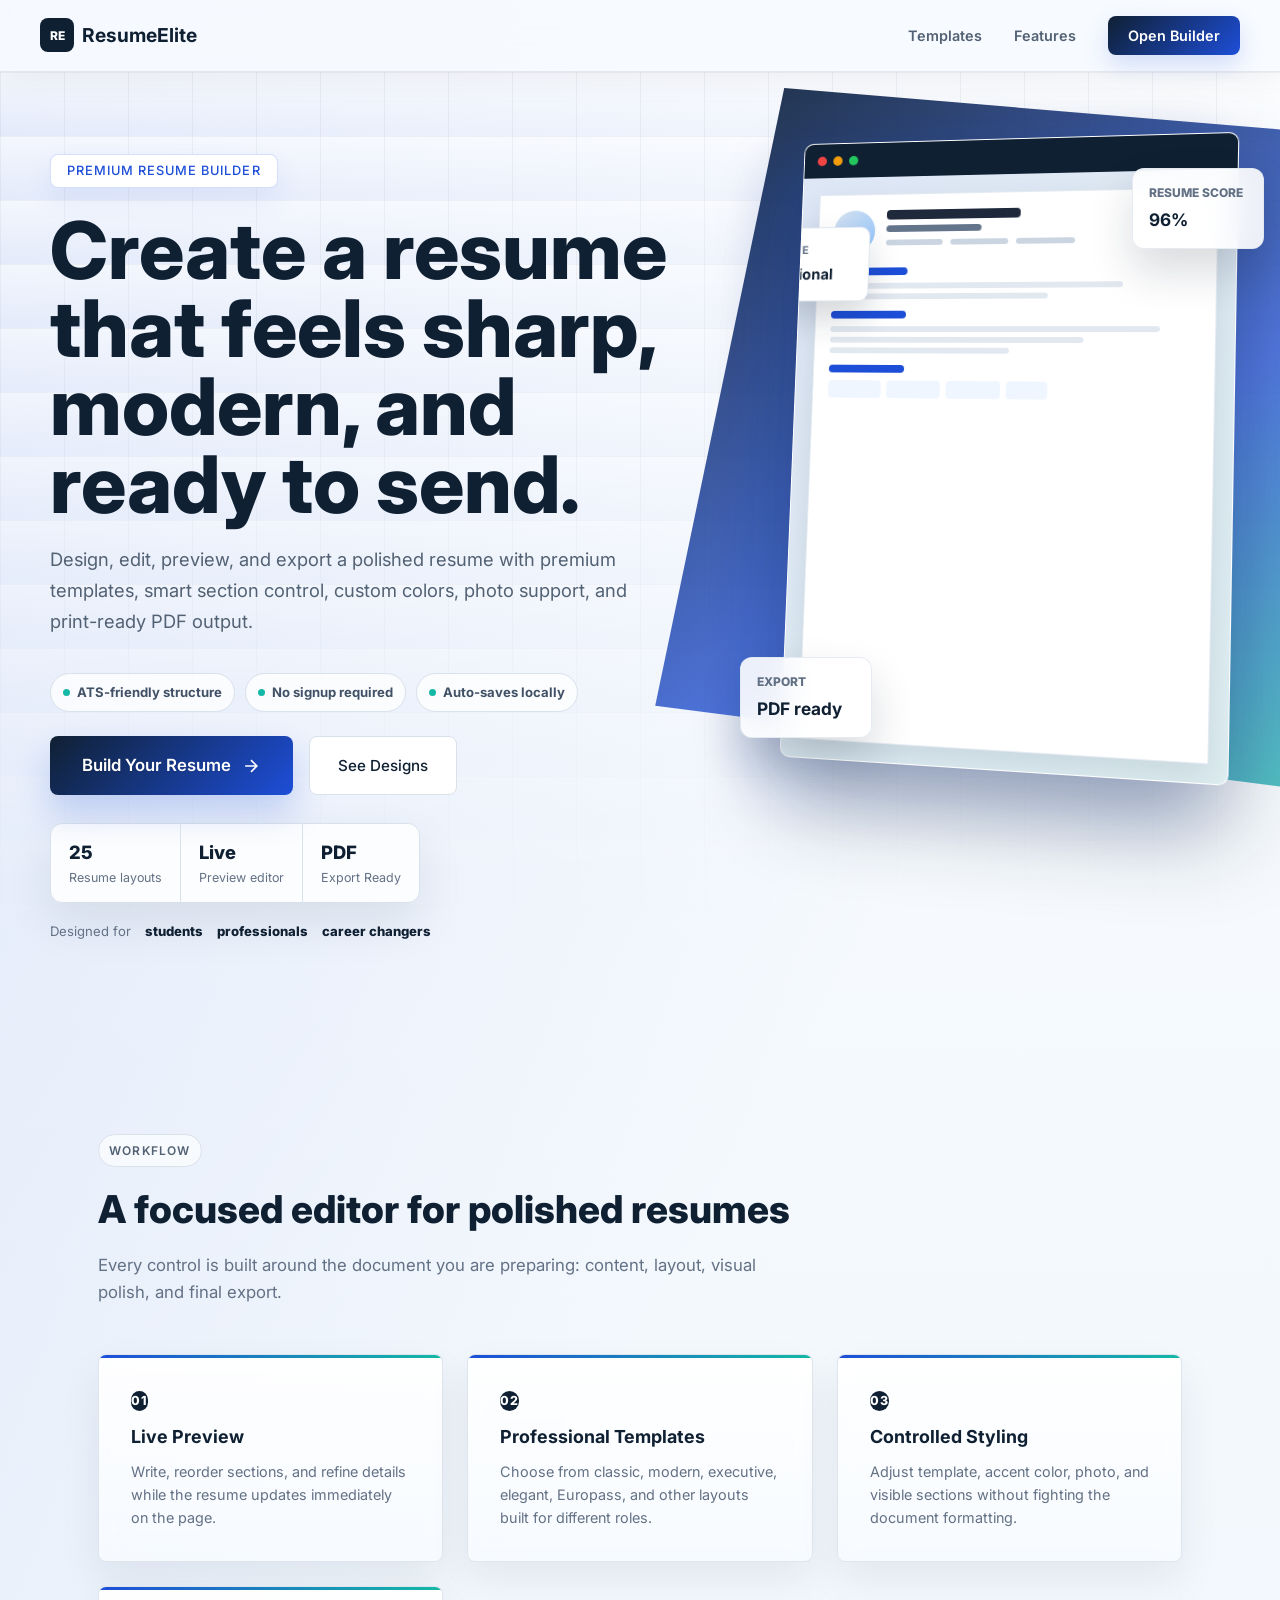
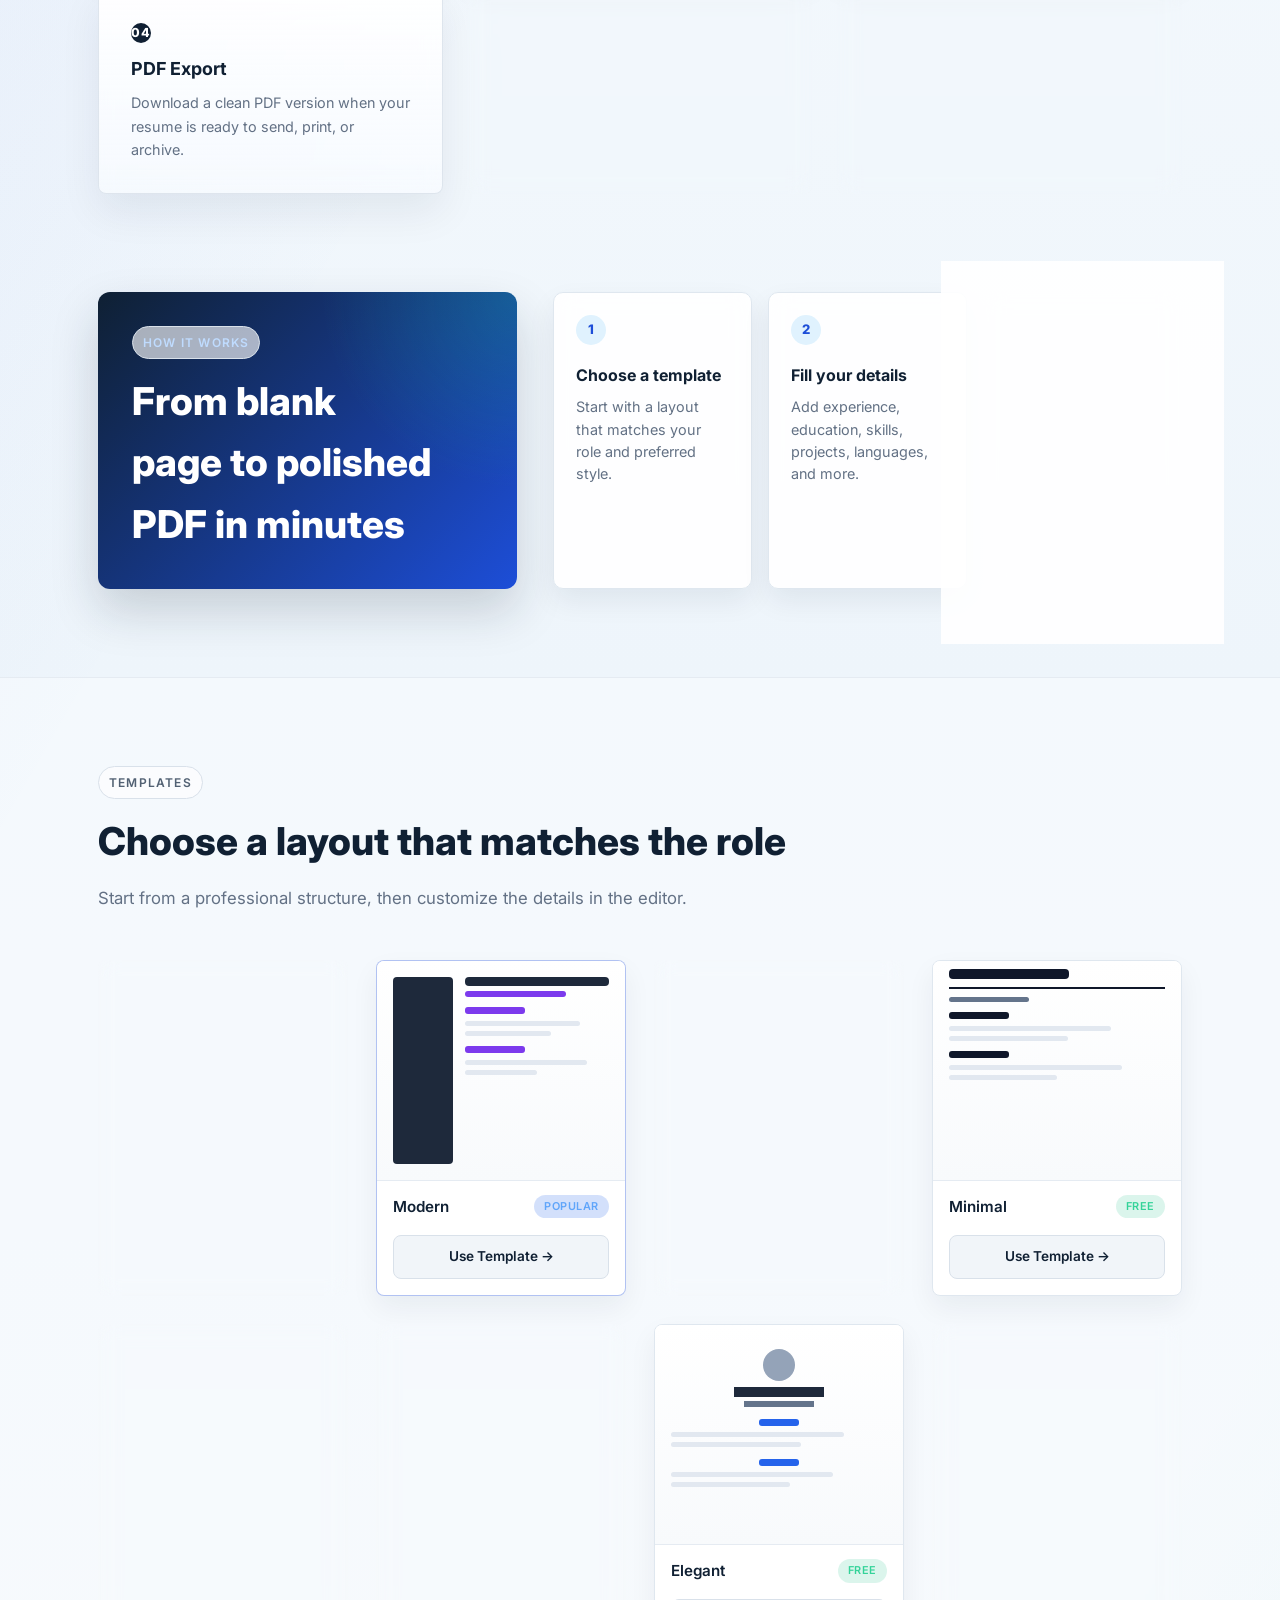
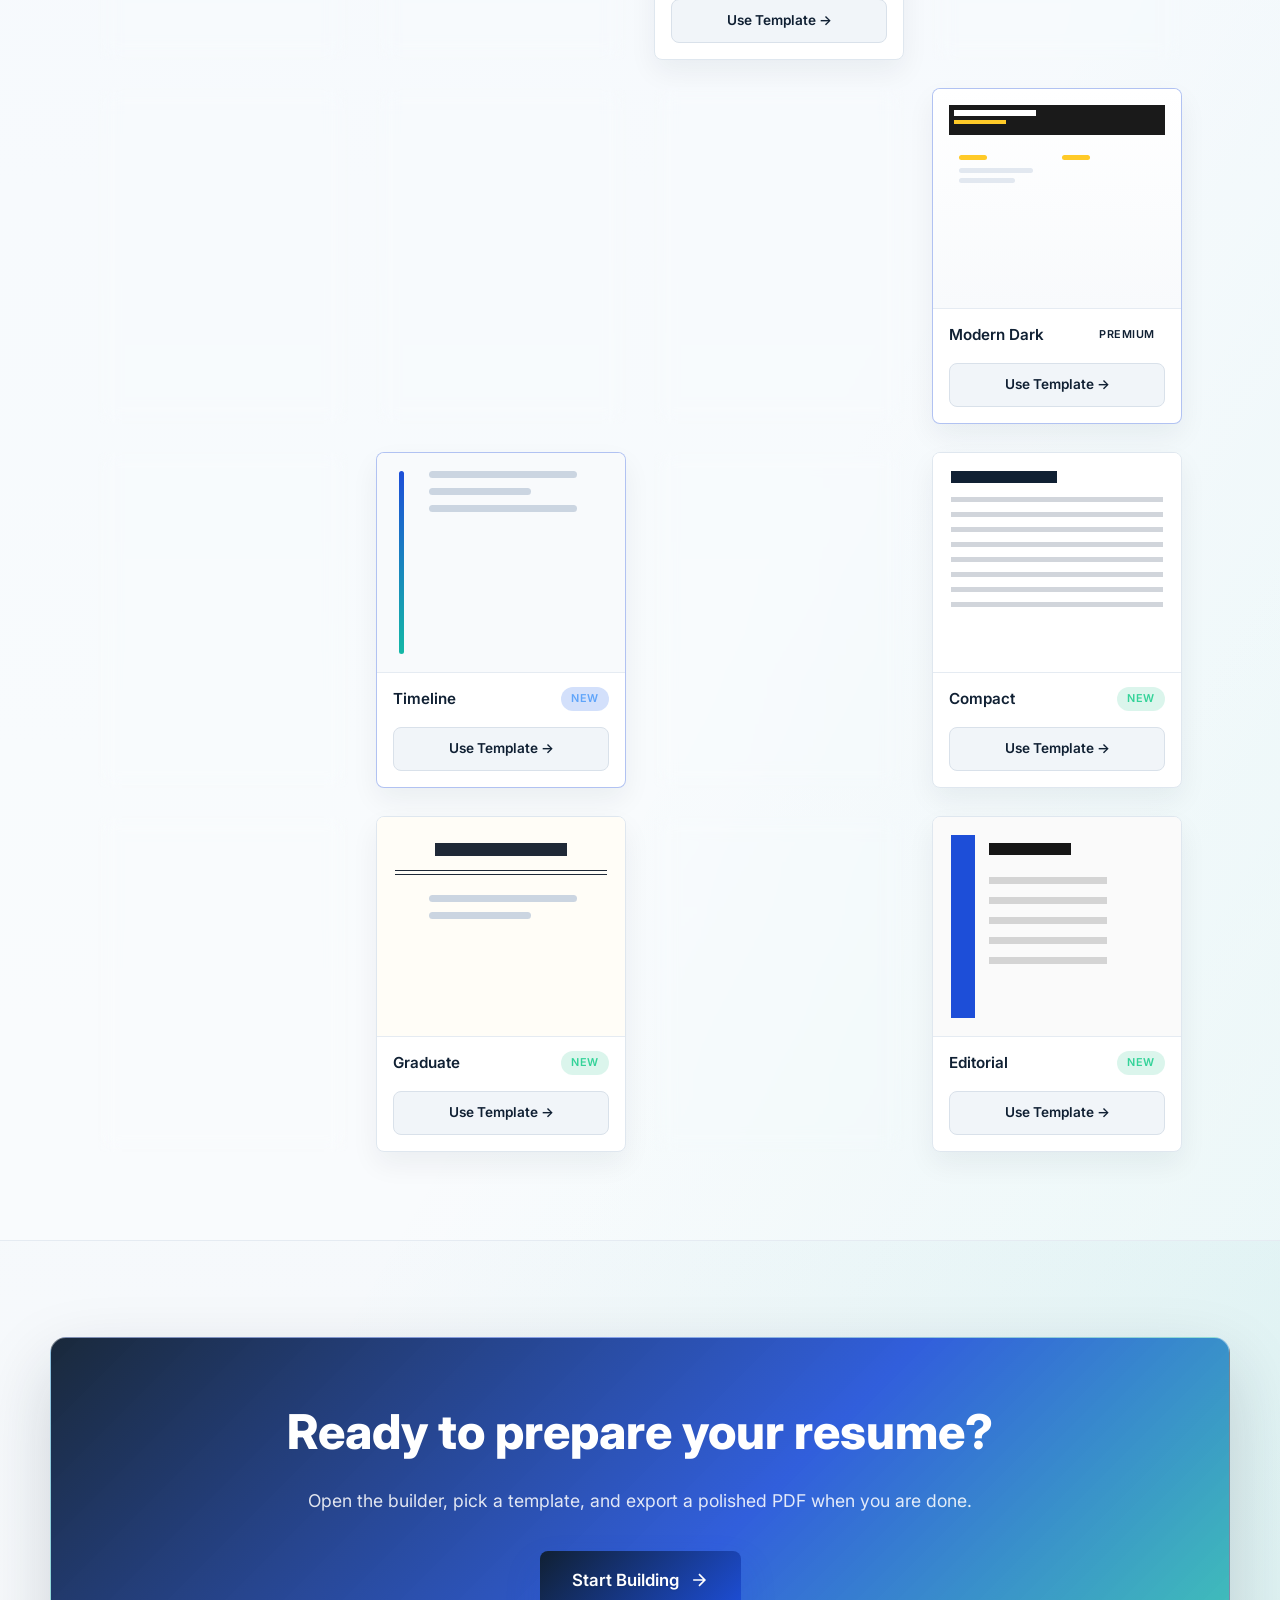
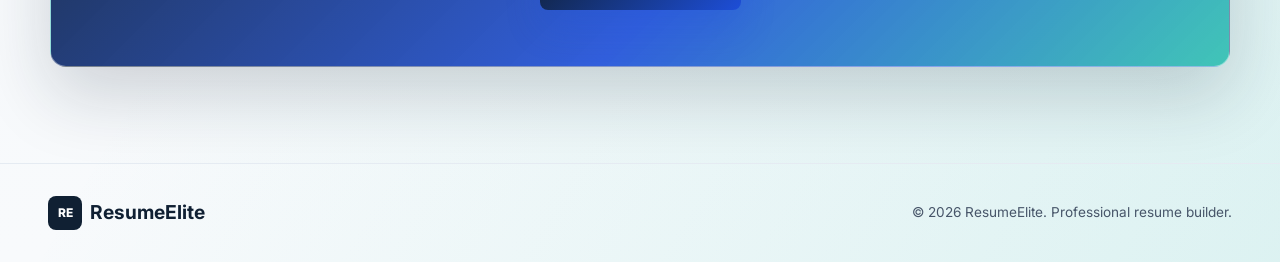
==== commit 5f1a5d37: "Add files via upload" ====
--- a/index.html
+++ b/index.html
@@ -4,9 +4,9 @@
 <head>
   <meta charset="UTF-8" />
   <meta name="viewport" content="width=device-width, initial-scale=1.0" />
-  <title>EliteResume – Build Your Perfect Resume</title>
+  <title>ResumeElite - Professional Resume Builder</title>
   <meta name="description"
-    content="Create stunning professional resumes in minutes with EliteResume. Choose from 10 premium templates, edit in real-time, and download as PDF." />
+    content="Create a polished, professional resume with live preview, modern templates, browser autosave, and PDF export." />
   <link rel="preconnect" href="https://fonts.googleapis.com" />
   <link rel="preconnect" href="https://fonts.gstatic.com" crossorigin />
   <link
@@ -21,48 +21,64 @@
   <nav class="navbar">
     <div class="nav-inner">
       <a href="index.html" class="logo">
-        <span class="logo-icon">⬡</span>
-        <span class="logo-text">EliteResume</span>
+        <span class="logo-icon">RE</span>
+        <span class="logo-text">ResumeElite</span>
       </a>
       <div class="nav-links">
         <a href="#templates">Templates</a>
         <a href="#features">Features</a>
-        <a href="editor.html" class="btn-nav-cta">Build Resume →</a>
+        <a href="editor.html" class="btn-nav-cta">Open Builder</a>
       </div>
     </div>
   </nav>
 
   <!-- Hero -->
-  <section class="hero">
-    <div class="hero-bg-grid"></div>
-    <div class="hero-glow hero-glow-1"></div>
-    <div class="hero-glow hero-glow-2"></div>
-    <div class="hero-content">
-      <div class="hero-badge">✦ Free Professional Resume Builder</div>
-      <h1 class="hero-title">Craft Resumes That <br /><span class="gradient-text">Get You Hired</span></h1>
-      <p class="hero-subtitle">Build beautiful, ATS-friendly resumes in minutes. Choose from 10 stunning templates,
-        customize every detail, and download as PDF — completely free.</p>
-      <div class="hero-actions">
+  <section class="hero">
+    <div class="hero-content">
+      <div class="hero-badge">Premium resume builder</div>
+      <h1 class="hero-title">Create a resume that feels sharp, modern, and ready to send.</h1>
+      <p class="hero-subtitle">Design, edit, preview, and export a polished resume with premium templates, smart section
+        control, custom colors, photo support, and print-ready PDF output.</p>
+      <div class="hero-checks">
+        <span>ATS-friendly structure</span>
+        <span>No signup required</span>
+        <span>Auto-saves locally</span>
+      </div>
+      <div class="hero-actions">
         <a href="editor.html" class="btn-primary btn-xl" id="hero-start-btn">
-          <span>Start Building Free</span>
+          <span>Build Your Resume</span>
           <svg width="20" height="20" viewBox="0 0 24 24" fill="none" stroke="currentColor" stroke-width="2">
             <path d="M5 12h14M12 5l7 7-7 7" />
           </svg>
         </a>
-        <a href="#templates" class="btn-ghost btn-xl">View Templates</a>
+        <a href="#templates" class="btn-ghost btn-xl">See Designs</a>
       </div>
       <div class="hero-stats">
-        <div class="stat"><strong>10+</strong><span>Templates</span></div>
+        <div class="stat"><strong>25</strong><span>Resume layouts</span></div>
         <div class="stat-divider"></div>
-        <div class="stat"><strong>100%</strong><span>Free & No signup</span></div>
-        <div class="stat-divider"></div>
-        <div class="stat"><strong>PDF</strong><span>Export Ready</span></div>
-      </div>
-    </div>
-    <!-- Hero Preview Mockup -->
-    <div class="hero-mockup">
-      <div class="mockup-browser">
-        <div class="mockup-bar">
+        <div class="stat"><strong>Live</strong><span>Preview editor</span></div>
+        <div class="stat-divider"></div>
+        <div class="stat"><strong>PDF</strong><span>Export Ready</span></div>
+      </div>
+      <div class="hero-trust">
+        <span>Designed for</span>
+        <strong>students</strong>
+        <strong>professionals</strong>
+        <strong>career changers</strong>
+      </div>
+    </div>
+    <!-- Hero Preview Mockup -->
+    <div class="hero-mockup">
+      <div class="hero-mini-panel hero-mini-panel-top">
+        <span>Resume score</span>
+        <strong>96%</strong>
+      </div>
+      <div class="mockup-browser">
+        <div class="mockup-floating-card">
+          <span class="floating-label">Template</span>
+          <strong>Professional</strong>
+        </div>
+        <div class="mockup-bar">
           <span class="dot r"></span><span class="dot y"></span><span class="dot g"></span>
         </div>
         <div class="mockup-content">
@@ -93,59 +109,91 @@
               <div class="mock-skill-tag"></div>
               <div class="mock-skill-tag w-sm"></div>
             </div>
-          </div>
-        </div>
-      </div>
-    </div>
-  </section>
+          </div>
+        </div>
+      </div>
+      <div class="hero-mini-panel hero-mini-panel-bottom">
+        <span>Export</span>
+        <strong>PDF ready</strong>
+      </div>
+    </div>
+  </section>
 
   <!-- Features -->
   <section class="features-section" id="features">
     <div class="container">
-      <div class="section-label">Features</div>
-      <h2 class="section-title">Everything you need to stand out</h2>
+      <div class="section-label">Workflow</div>
+      <h2 class="section-title">A focused editor for polished resumes</h2>
+      <p class="section-subtitle">Every control is built around the document you are preparing: content, layout,
+        visual polish, and final export.</p>
       <div class="features-grid">
         <div class="feature-card">
-          <div class="feature-icon" style="background:linear-gradient(135deg,#6366f1,#8b5cf6)">⚡</div>
+          <div class="feature-icon">01</div>
           <h3>Live Preview</h3>
-          <p>See your resume update in real-time as you type — no more guessing what it will look like.</p>
+          <p>Write, reorder sections, and refine details while the resume updates immediately on the page.</p>
         </div>
         <div class="feature-card">
-          <div class="feature-icon" style="background:linear-gradient(135deg,#0ea5e9,#06b6d4)">🎨</div>
-          <h3>10 Premium Templates</h3>
-          <p>Switch between Classic, Modern, Creative, Minimal, Executive, Tech, Elegant, Bold, Startup and Corporate
-            templates instantly.</p>
+          <div class="feature-icon">02</div>
+          <h3>Professional Templates</h3>
+          <p>Choose from classic, modern, executive, elegant, Europass, and other layouts built for different roles.</p>
         </div>
         <div class="feature-card">
-          <div class="feature-icon" style="background:linear-gradient(135deg,#f43f5e,#ec4899)">🎯</div>
-          <h3>Color Customization</h3>
-          <p>Match your personal brand with custom accent colors on every template.</p>
+          <div class="feature-icon">03</div>
+          <h3>Controlled Styling</h3>
+          <p>Adjust template, accent color, photo, and visible sections without fighting the document formatting.</p>
         </div>
         <div class="feature-card">
-          <div class="feature-icon" style="background:linear-gradient(135deg,#10b981,#34d399)">📄</div>
+          <div class="feature-icon">04</div>
           <h3>PDF Export</h3>
-          <p>Download your polished resume as a PDF — print-ready and perfectly formatted.</p>
+          <p>Download a clean PDF version when your resume is ready to send, print, or archive.</p>
         </div>
         <div class="feature-card">
-          <div class="feature-icon" style="background:linear-gradient(135deg,#f59e0b,#fbbf24)">📸</div>
-          <h3>Photo Upload</h3>
-          <p>Add a professional headshot to templates that support it with one click.</p>
+          <div class="feature-icon">05</div>
+          <h3>Section Control</h3>
+          <p>Add the content that matters for your profile and hide sections that do not help your application.</p>
         </div>
         <div class="feature-card">
-          <div class="feature-icon" style="background:linear-gradient(135deg,#8b5cf6,#a78bfa)">💾</div>
+          <div class="feature-icon">06</div>
           <h3>Auto-Save</h3>
-          <p>Your data is saved in your browser automatically — pick up right where you left off.</p>
+          <p>Your work is saved locally in your browser so you can return and continue editing later.</p>
         </div>
       </div>
     </div>
-  </section>
-
-  <!-- Templates Gallery -->
-  <section class="templates-section" id="templates">
+  </section>
+
+  <!-- Process -->
+  <section class="process-section">
+    <div class="container process-inner">
+      <div class="process-copy">
+        <div class="section-label">How it works</div>
+        <h2 class="section-title">From blank page to polished PDF in minutes</h2>
+      </div>
+      <div class="process-steps">
+        <div class="process-step">
+          <span>1</span>
+          <strong>Choose a template</strong>
+          <p>Start with a layout that matches your role and preferred style.</p>
+        </div>
+        <div class="process-step">
+          <span>2</span>
+          <strong>Fill your details</strong>
+          <p>Add experience, education, skills, projects, languages, and more.</p>
+        </div>
+        <div class="process-step">
+          <span>3</span>
+          <strong>Export the result</strong>
+          <p>Review the live preview and download a clean PDF when ready.</p>
+        </div>
+      </div>
+    </div>
+  </section>
+
+  <!-- Templates Gallery -->
+  <section class="templates-section" id="templates">
     <div class="container">
       <div class="section-label">Templates</div>
-      <h2 class="section-title">Pick your perfect design</h2>
-      <p class="section-subtitle">All templates are fully responsive and optimized for applicant tracking systems.</p>
+      <h2 class="section-title">Choose a layout that matches the role</h2>
+      <p class="section-subtitle">Start from a professional structure, then customize the details in the editor.</p>
       <div class="templates-grid">
 
         <div class="template-card" data-template="classic">
@@ -417,9 +465,9 @@
           <a href="editor.html?template=professional" class="btn-template">Use Template →</a>
         </div>
 
-        <div class="template-card featured" data-template="modern-dark">
-          <div class="template-preview tp-modern-dark">
-            <div class="tp-md-header">
+        <div class="template-card featured" data-template="modern-dark">
+          <div class="template-preview tp-modern-dark">
+            <div class="tp-md-header">
               <div class="tp-md-name"></div>
               <div class="tp-md-role"></div>
             </div>
@@ -440,10 +488,113 @@
             <span class="template-name">Modern Dark</span>
             <span class="template-badge premium">Premium</span>
           </div>
-          <a href="editor.html?template=modern-dark" class="btn-template">Use Template →</a>
-        </div>
-
-      </div>
+          <a href="editor.html?template=modern-dark" class="btn-template">Use Template →</a>
+        </div>
+
+        <div class="template-card" data-template="nordic">
+          <div class="template-preview tp-nordic">
+            <div class="tp-new-head"></div>
+            <div class="tp-new-row wide"></div>
+            <div class="tp-new-grid"></div>
+          </div>
+          <div class="template-info">
+            <span class="template-name">Nordic</span>
+            <span class="template-badge free">New</span>
+          </div>
+          <a href="editor.html?template=nordic" class="btn-template">Use Template →</a>
+        </div>
+
+        <div class="template-card featured" data-template="timeline">
+          <div class="template-preview tp-timeline-new">
+            <div class="tp-timeline-rail"></div>
+            <div class="tp-new-line"></div>
+            <div class="tp-new-line short"></div>
+            <div class="tp-new-line"></div>
+          </div>
+          <div class="template-info">
+            <span class="template-name">Timeline</span>
+            <span class="template-badge popular">New</span>
+          </div>
+          <a href="editor.html?template=timeline" class="btn-template">Use Template →</a>
+        </div>
+
+        <div class="template-card" data-template="mono">
+          <div class="template-preview tp-mono-new">
+            <div class="tp-mono-title"></div>
+            <div class="tp-mono-rule"></div>
+            <div class="tp-new-line"></div>
+            <div class="tp-new-line short"></div>
+          </div>
+          <div class="template-info">
+            <span class="template-name">Mono</span>
+            <span class="template-badge free">New</span>
+          </div>
+          <a href="editor.html?template=mono" class="btn-template">Use Template →</a>
+        </div>
+
+        <div class="template-card" data-template="compact">
+          <div class="template-preview tp-compact-new">
+            <div class="tp-new-head"></div>
+            <div class="tp-compact-lines"></div>
+          </div>
+          <div class="template-info">
+            <span class="template-name">Compact</span>
+            <span class="template-badge free">New</span>
+          </div>
+          <a href="editor.html?template=compact" class="btn-template">Use Template →</a>
+        </div>
+
+        <div class="template-card featured" data-template="portfolio">
+          <div class="template-preview tp-portfolio-new">
+            <div class="tp-new-side"></div>
+            <div class="tp-new-main"></div>
+          </div>
+          <div class="template-info">
+            <span class="template-name">Portfolio</span>
+            <span class="template-badge premium">New</span>
+          </div>
+          <a href="editor.html?template=portfolio" class="btn-template">Use Template →</a>
+        </div>
+
+        <div class="template-card" data-template="graduate">
+          <div class="template-preview tp-graduate-new">
+            <div class="tp-grad-title"></div>
+            <div class="tp-grad-rule"></div>
+            <div class="tp-new-line"></div>
+            <div class="tp-new-line short"></div>
+          </div>
+          <div class="template-info">
+            <span class="template-name">Graduate</span>
+            <span class="template-badge free">New</span>
+          </div>
+          <a href="editor.html?template=graduate" class="btn-template">Use Template →</a>
+        </div>
+
+        <div class="template-card" data-template="clean-sidebar">
+          <div class="template-preview tp-clean-sidebar-new">
+            <div class="tp-new-main"></div>
+            <div class="tp-new-side light"></div>
+          </div>
+          <div class="template-info">
+            <span class="template-name">Clean Sidebar</span>
+            <span class="template-badge free">New</span>
+          </div>
+          <a href="editor.html?template=clean-sidebar" class="btn-template">Use Template →</a>
+        </div>
+
+        <div class="template-card" data-template="editorial">
+          <div class="template-preview tp-editorial-new">
+            <div class="tp-editorial-label"></div>
+            <div class="tp-editorial-copy"></div>
+          </div>
+          <div class="template-info">
+            <span class="template-name">Editorial</span>
+            <span class="template-badge free">New</span>
+          </div>
+          <a href="editor.html?template=editorial" class="btn-template">Use Template →</a>
+        </div>
+
+      </div>
 
     </div>
   </section>
@@ -452,10 +603,10 @@
   <section class="cta-section">
     <div class="cta-glow"></div>
     <div class="container cta-content">
-      <h2>Ready to land your dream job?</h2>
-      <p>Join thousands who built winning resumes with EliteResume.</p>
+      <h2>Ready to prepare your resume?</h2>
+      <p>Open the builder, pick a template, and export a polished PDF when you are done.</p>
       <a href="editor.html" class="btn-primary btn-xl" id="cta-build-btn">
-        <span>Build My Resume Now</span>
+        <span>Start Building</span>
         <svg width="20" height="20" viewBox="0 0 24 24" fill="none" stroke="currentColor" stroke-width="2">
           <path d="M5 12h14M12 5l7 7-7 7" />
         </svg>
@@ -467,14 +618,14 @@
   <footer class="footer">
     <div class="container footer-inner">
       <a href="index.html" class="logo">
-        <span class="logo-icon">⬡</span>
-        <span class="logo-text">EliteResume</span>
-      </a>
-      <p class="footer-copy">© 2026 EliteResume. Free resume builder for everyone.</p>
+        <span class="logo-icon">RE</span>
+        <span class="logo-text">ResumeElite</span>
+      </a>
+      <p class="footer-copy">© 2026 ResumeElite. Professional resume builder.</p>
     </div>
   </footer>
 
   <script src="app.js"></script>
 </body>
 
-</html>+</html>
--- a/styles.css
+++ b/styles.css
@@ -1,4122 +1,7349 @@
-/* ===================== ROOT & RESET ===================== */
-:root {
-  --accent: #2563eb;
-  --accent-light: #eff6ff;
-  --dark: #0f172a;
-  --dark2: #1e293b;
-  --dark3: #334155;
-  --mid: #64748b;
-  --light: #f1f5f9;
-  --lighter: #f8fafc;
-  --white: #ffffff;
-  --border: #e2e8f0;
-  --radius: 12px;
-  --shadow: 0 4px 24px rgba(0, 0, 0, 0.08);
-  --shadow-lg: 0 16px 48px rgba(0, 0, 0, 0.14);
-  --font: 'Inter', sans-serif;
-}
-
-*,
-*::before,
-*::after {
-  box-sizing: border-box;
-  margin: 0;
-  padding: 0;
-}
-
-html {
-  scroll-behavior: smooth;
-}
-
-body {
-  font-family: var(--font);
-  background: var(--dark);
-  color: var(--white);
-  line-height: 1.6;
-}
-
-a {
-  text-decoration: none;
-  color: inherit;
-}
-
-input,
-textarea,
-select {
-  font-family: var(--font);
-}
-
-/* ===================== LANDING PAGE ===================== */
-body.landing-page {
-  background: #05080f;
-}
-
-/* Navbar */
-.navbar {
-  position: fixed;
-  top: 0;
-  left: 0;
-  right: 0;
-  z-index: 100;
-  padding: 0 32px;
-  height: 64px;
-  display: flex;
-  align-items: center;
-  background: rgba(5, 8, 15, 0.85);
-  backdrop-filter: blur(16px);
-  border-bottom: 1px solid rgba(255, 255, 255, 0.06);
-}
-
-.nav-inner {
-  display: flex;
-  align-items: center;
-  justify-content: space-between;
-  width: 100%;
-  max-width: 1280px;
-  margin: 0 auto;
-}
-
-.logo {
-  display: flex;
-  align-items: center;
-  gap: 8px;
-  font-weight: 700;
-  font-size: 1.2rem;
-}
-
-.logo-icon {
-  font-size: 1.4rem;
-  color: var(--accent);
-}
-
-.nav-links {
-  display: flex;
-  align-items: center;
-  gap: 32px;
-}
-
-.nav-links a {
-  color: #94a3b8;
-  font-size: 0.9rem;
-  transition: color 0.2s;
-}
-
-.nav-links a:hover {
-  color: #fff;
-}
-
-.btn-nav-cta {
-  background: var(--accent);
-  color: #fff !important;
-  padding: 8px 20px;
-  border-radius: 8px;
-  font-weight: 600;
-  transition: background 0.2s, transform 0.15s !important;
-}
-
-.btn-nav-cta:hover {
-  background: #1d4ed8 !important;
-  transform: translateY(-1px);
-}
-
-/* Hero */
-.hero {
-  min-height: 100vh;
-  display: flex;
-  align-items: center;
-  justify-content: space-between;
-  padding: 100px 64px 60px;
-  max-width: 1320px;
-  margin: 0 auto;
-  position: relative;
-  gap: 48px;
-  overflow: hidden;
-}
-
-.hero-bg-grid {
-  position: fixed;
-  inset: 0;
-  background-image: linear-gradient(rgba(255, 255, 255, 0.02) 1px, transparent 1px), linear-gradient(90deg, rgba(255, 255, 255, 0.02) 1px, transparent 1px);
-  background-size: 48px 48px;
-  pointer-events: none;
-}
-
-.hero-glow {
-  position: absolute;
-  border-radius: 50%;
-  filter: blur(120px);
-  pointer-events: none;
-}
-
-.hero-glow-1 {
-  width: 600px;
-  height: 600px;
-  background: rgba(37, 99, 235, 0.18);
-  top: -100px;
-  left: -100px;
-}
-
-.hero-glow-2 {
-  width: 400px;
-  height: 400px;
-  background: rgba(139, 92, 246, 0.14);
-  bottom: -80px;
-  right: 200px;
-}
-
-.hero-content {
-  flex: 1;
-  max-width: 580px;
-  position: relative;
-  z-index: 2;
-}
-
-.hero-badge {
-  display: inline-flex;
-  align-items: center;
-  gap: 8px;
-  background: rgba(37, 99, 235, 0.15);
-  border: 1px solid rgba(37, 99, 235, 0.3);
-  color: #93c5fd;
-  padding: 6px 16px;
-  border-radius: 100px;
-  font-size: 0.8rem;
-  font-weight: 500;
-  margin-bottom: 24px;
-}
-
-.hero-title {
-  font-size: clamp(2.4rem, 5vw, 3.8rem);
-  font-weight: 800;
-  line-height: 1.12;
-  margin-bottom: 20px;
-  letter-spacing: -0.03em;
-}
-
-.gradient-text {
-  background: linear-gradient(135deg, #60a5fa, #a78bfa, #f472b6);
-  -webkit-background-clip: text;
-  -webkit-text-fill-color: transparent;
-  background-clip: text;
-}
-
-.hero-subtitle {
-  font-size: 1.05rem;
-  color: #94a3b8;
-  margin-bottom: 36px;
-  line-height: 1.7;
-}
-
-.hero-actions {
-  display: flex;
-  gap: 16px;
-  flex-wrap: wrap;
-  margin-bottom: 40px;
-}
-
-.btn-primary {
-  display: inline-flex;
-  align-items: center;
-  gap: 10px;
-  background: var(--accent);
-  color: #fff;
-  padding: 14px 28px;
-  border-radius: 10px;
-  font-weight: 600;
-  font-size: 0.95rem;
-  transition: all 0.3s cubic-bezier(0.4, 0, 0.2, 1);
-  border: none;
-  cursor: pointer;
-  text-shadow: 0 1px 2px rgba(0, 0, 0, 0.1);
-}
-
-.btn-primary:hover {
-  background: #1d4ed8;
-  transform: translateY(-3px);
-  box-shadow: 0 12px 24px rgba(37, 99, 235, 0.3), 0 4px 8px rgba(37, 99, 235, 0.2);
-}
-
-.btn-xl {
-  padding: 16px 32px;
-  font-size: 1.05rem;
-  border-radius: 12px;
-}
-
-.btn-ghost {
-  display: inline-flex;
-  align-items: center;
-  gap: 8px;
-  background: transparent;
-  border: 1px solid rgba(255, 255, 255, 0.15);
-  color: #cbd5e1;
-  padding: 14px 28px;
-  border-radius: 10px;
-  font-weight: 500;
-  font-size: 0.95rem;
-  transition: all 0.2s;
-  cursor: pointer;
-}
-
-.btn-ghost:hover {
-  background: rgba(255, 255, 255, 0.06);
-  border-color: rgba(255, 255, 255, 0.3);
-  color: #fff;
-}
-
-.hero-stats {
-  display: flex;
-  align-items: center;
-  gap: 24px;
-}
-
-.stat {
-  display: flex;
-  flex-direction: column;
-}
-
-.stat strong {
-  font-size: 1.4rem;
-  font-weight: 800;
-  color: #fff;
-}
-
-.stat span {
-  font-size: 0.78rem;
-  color: #64748b;
-}
-
-.stat-divider {
-  width: 1px;
-  height: 40px;
-  background: rgba(255, 255, 255, 0.1);
-}
-
-/* Hero Mockup */
-.hero-mockup {
-  flex: 0 0 420px;
-  position: relative;
-  z-index: 2;
-}
-
-.mockup-browser {
-  background: #1e293b;
-  border-radius: 16px;
-  box-shadow: 0 32px 80px rgba(0, 0, 0, 0.5), 0 0 0 1px rgba(255, 255, 255, 0.06);
-  overflow: hidden;
-  animation: float 4s ease-in-out infinite;
-}
-
-@keyframes float {
-
-  0%,
-  100% {
-    transform: translateY(0);
-  }
-
-  50% {
-    transform: translateY(-10px);
-  }
-}
-
-.mockup-bar {
-  background: #0f172a;
-  height: 36px;
-  display: flex;
-  align-items: center;
-  padding: 0 14px;
-  gap: 7px;
-}
-
-.dot {
-  width: 10px;
-  height: 10px;
-  border-radius: 50%;
-}
-
-.dot.r {
-  background: #ef4444;
-}
-
-.dot.y {
-  background: #f59e0b;
-}
-
-.dot.g {
-  background: #22c55e;
-}
-
-.mockup-content {
-  padding: 12px;
-  background: #fff;
-}
-
-.mock-resume {
-  padding: 16px;
-}
-
-.mock-header {
-  display: flex;
-  align-items: flex-start;
-  gap: 12px;
-  margin-bottom: 16px;
-}
-
-.mock-avatar {
-  width: 44px;
-  height: 44px;
-  border-radius: 50%;
-  background: linear-gradient(135deg, #2563eb, #7c3aed);
-  flex-shrink: 0;
-}
-
-.mock-name-bar {
-  height: 10px;
-  width: 140px;
-  background: #1e293b;
-  border-radius: 4px;
-  margin-bottom: 6px;
-}
-
-.mock-title-bar {
-  height: 7px;
-  width: 100px;
-  background: #64748b;
-  border-radius: 4px;
-  margin-bottom: 8px;
-}
-
-.mock-contact-row {
-  display: flex;
-  gap: 8px;
-}
-
-.mock-contact-item {
-  height: 6px;
-  width: 60px;
-  background: #cbd5e1;
-  border-radius: 3px;
-}
-
-.mock-section-title {
-  height: 8px;
-  width: 80px;
-  background: #2563eb;
-  border-radius: 4px;
-  margin: 12px 0 8px;
-}
-
-/* Mockup Specifics for Professional Template */
-.tp-professional {
-  padding: 10px;
-  background: #fff;
-  display: flex;
-  flex-direction: column;
-}
-
-.tp-prof-header {
-  display: flex;
-  justify-content: space-between;
-  align-items: center;
-  margin-bottom: 12px;
-  border-bottom: 1px solid #f1f5f9;
-  padding-bottom: 8px;
-}
-
-.tp-prof-name {
-  height: 10px;
-  width: 60px;
-  background: #3b82f6;
-  border-radius: 2px;
-  margin-bottom: 4px;
-}
-
-.tp-prof-role {
-  height: 6px;
-  width: 40px;
-  background: #93c5fd;
-  border-radius: 2px;
-}
-
-.tp-prof-avatar {
-  width: 24px;
-  height: 24px;
-  background: #f1f5f9;
-  border-radius: 50%;
-}
-
-.tp-prof-row {
-  display: flex;
-  gap: 10px;
-  margin-bottom: 10px;
-}
-
-.tp-prof-label {
-  width: 30px;
-  height: 6px;
-  background: #3b82f6;
-  border-radius: 1px;
-  flex-shrink: 0;
-}
-
-.tp-prof-main {
-  flex: 1;
-}
-
-
-.mock-line {
-  height: 6px;
-  background: #e2e8f0;
-  border-radius: 3px;
-  margin-bottom: 5px;
-}
-
-.mock-line.w80 {
-  width: 80%;
-}
-
-.mock-line.w60 {
-  width: 60%;
-}
-
-.mock-line.w90 {
-  width: 90%;
-}
-
-.mock-line.w70 {
-  width: 70%;
-}
-
-.mock-line.w50 {
-  width: 50%;
-}
-
-.mock-skills {
-  display: flex;
-  gap: 6px;
-  flex-wrap: wrap;
-  margin-top: 8px;
-}
-
-.mock-skill-tag {
-  height: 18px;
-  width: 56px;
-  background: #eff6ff;
-  border-radius: 4px;
-}
-
-.mock-skill-tag.w-sm {
-  width: 42px;
-}
-
-/* Container */
-.container {
-  max-width: 1280px;
-  margin: 0 auto;
-  padding: 0 48px;
-}
-
-/* Section labels */
-.section-label {
-  display: inline-block;
-  font-size: 0.75rem;
-  font-weight: 600;
-  letter-spacing: 0.1em;
-  text-transform: uppercase;
-  color: #60a5fa;
-  margin-bottom: 12px;
-}
-
-.section-title {
-  font-size: clamp(1.8rem, 3vw, 2.6rem);
-  font-weight: 800;
-  letter-spacing: -0.03em;
-  margin-bottom: 12px;
-}
-
-.section-subtitle {
-  color: #94a3b8;
-  font-size: 1.05rem;
-  margin-bottom: 48px;
-}
-
-/* Features */
-.features-section {
-  padding: 100px 0;
-  background: #05080f;
-}
-
-.features-grid {
-  display: grid;
-  grid-template-columns: repeat(auto-fit, minmax(280px, 1fr));
-  gap: 24px;
-  margin-top: 48px;
-}
-
-.feature-card {
-  background: rgba(255, 255, 255, 0.03);
-  border: 1px solid rgba(255, 255, 255, 0.07);
-  border-radius: 16px;
-  padding: 28px;
-  transition: all 0.25s;
-}
-
-.feature-card:hover {
-  background: rgba(255, 255, 255, 0.06);
-  border-color: rgba(37, 99, 235, 0.3);
-  transform: translateY(-4px);
-  box-shadow: 0 16px 40px rgba(0, 0, 0, 0.3);
-}
-
-.feature-icon {
-  width: 48px;
-  height: 48px;
-  border-radius: 12px;
-  display: flex;
-  align-items: center;
-  justify-content: center;
-  font-size: 1.4rem;
-  margin-bottom: 16px;
-}
-
-.feature-card h3 {
-  font-size: 1.05rem;
-  font-weight: 700;
-  margin-bottom: 8px;
-}
-
-.feature-card p {
-  color: #94a3b8;
-  font-size: 0.9rem;
-  line-height: 1.6;
-}
-
-/* Templates Section */
-.templates-section {
-  padding: 100px 0;
-  background: #07090f;
-}
-
-.templates-grid {
-  display: grid;
-  grid-template-columns: repeat(auto-fill, minmax(260px, 1fr));
-  gap: 28px;
-  margin-top: 48px;
-}
-
-.template-card {
-  background: #1e293b;
-  border: 1px solid rgba(255, 255, 255, 0.07);
-  border-radius: 16px;
-  overflow: hidden;
-  transition: all 0.3s cubic-bezier(0.4, 0, 0.2, 1);
-  cursor: pointer;
-  display: flex;
-  flex-direction: column;
-}
-
-.template-card:hover {
-  border-color: rgba(37, 99, 235, 0.5);
-  transform: translateY(-8px);
-  box-shadow: 0 32px 64px rgba(0, 0, 0, 0.5), 0 12px 24px rgba(37, 99, 235, 0.2);
-  z-index: 10;
-}
-
-.template-card.featured {
-  border-color: rgba(37, 99, 235, 0.4);
-}
-
-.template-preview {
-  background: #fff;
-  height: 220px;
-  padding: 16px;
-  overflow: hidden;
-  position: relative;
-}
-
-.template-info {
-  display: flex;
-  align-items: center;
-  justify-content: space-between;
-  padding: 14px 16px 8px;
-}
-
-.template-name {
-  font-weight: 600;
-  font-size: 0.95rem;
-}
-
-.template-badge {
-  font-size: 0.68rem;
-  font-weight: 600;
-  padding: 3px 10px;
-  border-radius: 100px;
-  text-transform: uppercase;
-  letter-spacing: 0.05em;
-}
-
-.template-badge.free {
-  background: rgba(16, 185, 129, 0.15);
-  color: #34d399;
-}
-
-.template-badge.popular {
-  background: rgba(37, 99, 235, 0.2);
-  color: #60a5fa;
-}
-
-.btn-template {
-  display: block;
-  margin: 8px 16px 16px;
-  padding: 10px;
-  text-align: center;
-  background: rgba(37, 99, 235, 0.1);
-  color: #60a5fa;
-  border-radius: 8px;
-  font-size: 0.85rem;
-  font-weight: 600;
-  transition: all 0.2s;
-  border: 1px solid rgba(37, 99, 235, 0.2);
-}
-
-.btn-template:hover {
-  background: var(--accent);
-  color: #fff;
-  border-color: var(--accent);
-}
-
-/* Template preview elements */
-.tp-line {
-  height: 5px;
-  background: #e2e8f0;
-  border-radius: 3px;
-  margin-bottom: 5px;
-}
-
-.tp-line.w75 {
-  width: 75%;
-}
-
-.tp-line.w55 {
-  width: 55%;
-}
-
-.tp-line.w80 {
-  width: 80%;
-}
-
-.tp-line.w65 {
-  width: 65%;
-}
-
-.tp-line.w85 {
-  width: 85%;
-}
-
-.tp-line.w60 {
-  width: 60%;
-}
-
-.tp-line.w70 {
-  width: 70%;
-}
-
-.tp-line.w50 {
-  width: 50%;
-}
-
-.tp-sec-title {
-  height: 7px;
-  border-radius: 3px;
-  margin: 10px 0 7px;
-  width: 60px;
-}
-
-.tp-st-blue {
-  background: #2563eb;
-}
-
-.tp-st-accent {
-  background: #7c3aed;
-}
-
-.tp-st-cr {
-  background: #f43f5e;
-}
-
-.tp-st-min {
-  background: #0f172a;
-}
-
-.tp-st-exec {
-  background: #065f46;
-}
-
-.tp-st-tech {
-  background: #1e40af;
-}
-
-.tp-tags {
-  display: flex;
-  gap: 5px;
-  flex-wrap: wrap;
-  margin-top: 8px;
-}
-
-.tp-tag {
-  height: 14px;
-  width: 44px;
-  background: #eff6ff;
-  border-radius: 3px;
-}
-
-.tp-avatar {
-  width: 30px;
-  height: 30px;
-  border-radius: 50%;
-  background: #bfdbfe;
-  margin-right: 8px;
-  flex-shrink: 0;
-}
-
-.tp-info {
-  flex: 1;
-}
-
-.tp-name {
-  height: 8px;
-  width: 90px;
-  background: #1e293b;
-  border-radius: 4px;
-  margin-bottom: 5px;
-}
-
-.tp-role {
-  height: 6px;
-  width: 65px;
-  background: #94a3b8;
-  border-radius: 3px;
-  margin-bottom: 4px;
-}
-
-/* Classic template preview */
-.tp-classic .tp-header {
-  display: flex;
-  align-items: center;
-  padding-bottom: 10px;
-  border-bottom: 2px solid #2563eb;
-  margin-bottom: 8px;
-}
-
-/* Modern template preview */
-.tp-modern {
-  display: flex;
-  gap: 12px;
-}
-
-.tp-sidebar {
-  width: 60px;
-  background: #1e293b;
-  border-radius: 4px;
-  flex-shrink: 0;
-}
-
-.tp-main-col {
-  flex: 1;
-}
-
-.tp-name-mod {
-  height: 9px;
-  width: 100%;
-  background: #1e293b;
-  border-radius: 4px;
-  margin-bottom: 5px;
-}
-
-.tp-role-mod {
-  height: 6px;
-  width: 70%;
-  background: #7c3aed;
-  border-radius: 3px;
-  margin-bottom: 10px;
-}
-
-/* Creative */
-.tp-creative-header {
-  background: linear-gradient(135deg, #f43f5e, #ec4899);
-  padding: 12px;
-  border-radius: 6px 6px 0 0;
-  margin: -16px -16px 10px;
-}
-
-.tp-name-cr {
-  height: 9px;
-  width: 110px;
-  background: rgba(255, 255, 255, 0.9);
-  border-radius: 4px;
-  margin-bottom: 5px;
-}
-
-.tp-role-cr {
-  height: 6px;
-  width: 75px;
-  background: rgba(255, 255, 255, 0.5);
-  border-radius: 3px;
-}
-
-/* Minimal */
-.tp-minimal {
-  padding-top: 8px;
-}
-
-.tp-name-min {
-  height: 10px;
-  width: 120px;
-  background: #0f172a;
-  border-radius: 4px;
-  margin-bottom: 4px;
-}
-
-.tp-divider-min {
-  height: 2px;
-  background: #0f172a;
-  width: 100%;
-  margin: 8px 0;
-}
-
-.tp-role-min {
-  height: 5px;
-  width: 80px;
-  background: #64748b;
-  border-radius: 3px;
-  margin-bottom: 10px;
-}
-
-/* Executive */
-.tp-exec-top {
-  text-align: center;
-  margin-bottom: 10px;
-  padding-bottom: 8px;
-}
-
-.tp-name-exec {
-  height: 10px;
-  width: 120px;
-  background: #065f46;
-  border-radius: 4px;
-  margin: 0 auto 5px;
-}
-
-.tp-role-exec {
-  height: 6px;
-  width: 80px;
-  background: #94a3b8;
-  border-radius: 3px;
-  margin: 0 auto 6px;
-}
-
-.tp-exec-line {
-  height: 2px;
-  background: #065f46;
-  width: 100%;
-}
-
-.tp-two-col {
-  display: flex;
-  gap: 10px;
-}
-
-.tp-left-col,
-.tp-right-col {
-  flex: 1;
-}
-
-/* Tech */
-.tp-tech-header {
-  background: #0f172a;
-  padding: 12px;
-  margin: -16px -16px 10px;
-  border-radius: 4px 4px 0 0;
-  border-bottom: 3px solid #1e40af;
-}
-
-.tp-tech-name {
-  height: 9px;
-  width: 110px;
-  background: #fff;
-  border-radius: 4px;
-  margin-bottom: 5px;
-}
-
-.tp-tech-role {
-  height: 6px;
-  width: 75px;
-  background: #60a5fa;
-  border-radius: 3px;
-  margin-bottom: 8px;
-}
-
-.tp-tech-tags {
-  display: flex;
-  gap: 5px;
-}
-
-.tp-tech-tag {
-  height: 12px;
-  width: 36px;
-  background: #1e40af;
-  border-radius: 3px;
-}
-
-/* CTA */
-.cta-section {
-  padding: 100px 0;
-  background: #05080f;
-  text-align: center;
-  position: relative;
-  overflow: hidden;
-}
-
-.cta-glow {
-  position: absolute;
-  top: 50%;
-  left: 50%;
-  transform: translate(-50%, -50%);
-  width: 600px;
-  height: 400px;
-  background: radial-gradient(ellipse, rgba(37, 99, 235, 0.2), transparent 70%);
-  pointer-events: none;
-}
-
-.cta-content {
-  position: relative;
-  z-index: 2;
-}
-
-.cta-content h2 {
-  font-size: clamp(2rem, 4vw, 3rem);
-  font-weight: 800;
-  margin-bottom: 16px;
-}
-
-.cta-content p {
-  color: #94a3b8;
-  font-size: 1.1rem;
-  margin-bottom: 36px;
-}
-
-/* Footer */
-.footer {
-  padding: 32px 0;
-  border-top: 1px solid rgba(255, 255, 255, 0.06);
-  background: #05080f;
-}
-
-.footer-inner {
-  display: flex;
-  align-items: center;
-  justify-content: space-between;
-}
-
-.footer-copy {
-  color: #475569;
-  font-size: 0.85rem;
-}
-
-/* ===================== EDITOR PAGE ===================== */
-body.editor-page {
-  background: #0f172a;
-  overflow: hidden;
-  height: 100vh;
-  display: flex;
-  flex-direction: column;
-}
-
-.editor-header {
-  height: 60px;
-  background: #0f172a;
-  border-bottom: 1px solid #1e293b;
-  display: flex;
-  align-items: center;
-  justify-content: space-between;
-  padding: 0 20px;
-  gap: 16px;
-  flex-shrink: 0;
-  z-index: 50;
-}
-
-.editor-logo .logo-text {
-  font-size: 1rem;
-}
-
-.editor-toolbar {
-  display: flex;
-  align-items: center;
-  gap: 20px;
-  flex: 1;
-  justify-content: center;
-  flex-wrap: wrap;
-}
-
-.toolbar-group {
-  display: flex;
-  align-items: center;
-  gap: 8px;
-}
-
-.toolbar-label {
-  font-size: 0.75rem;
-  color: #64748b;
-  font-weight: 500;
-  white-space: nowrap;
-}
-
-.template-selector {
-  display: flex;
-  gap: 4px;
-  background: #1e293b;
-  padding: 4px;
-  border-radius: 8px;
-}
-
-.tmpl-btn {
-  padding: 5px 12px;
-  border-radius: 6px;
-  border: none;
-  background: transparent;
-  color: #94a3b8;
-  font-size: 0.78rem;
-  font-weight: 500;
-  cursor: pointer;
-  transition: all 0.15s;
-  white-space: nowrap;
-}
-
-.tmpl-btn:hover {
-  background: #334155;
-  color: #fff;
-}
-
-.tmpl-btn.active {
-  background: var(--accent);
-  color: #fff;
-}
-
-.color-picker-group {
-  display: flex;
-  align-items: center;
-  gap: 8px;
-}
-
-#accent-color {
-  width: 32px;
-  height: 32px;
-  border-radius: 6px;
-  border: 2px solid #334155;
-  padding: 2px;
-  cursor: pointer;
-  background: none;
-}
-
-.editor-actions {
-  display: flex;
-  gap: 10px;
-  flex-shrink: 0;
-}
-
-.btn-ghost-sm {
-  padding: 6px 14px;
-  border-radius: 7px;
-  border: 1px solid #334155;
-  background: transparent;
-  color: #94a3b8;
-  font-size: 0.8rem;
-  cursor: pointer;
-  transition: all 0.15s;
-}
-
-.btn-ghost-sm:hover {
-  background: #1e293b;
-  color: #fff;
-}
-
-.editor-layout {
-  display: flex;
-  flex: 1;
-  overflow: hidden;
-}
-
-/* Form Panel */
-.form-panel {
-  width: 380px;
-  background: #0f172a;
-  border-right: 1px solid #1e293b;
-  overflow: hidden;
-  display: flex;
-  flex-direction: column;
-  flex-shrink: 0;
-}
-
-.form-scroll {
-  overflow-y: auto;
-  flex: 1;
-  padding: 16px;
-}
-
-.form-scroll::-webkit-scrollbar {
-  width: 4px;
-}
-
-.form-scroll::-webkit-scrollbar-track {
-  background: transparent;
-}
-
-.form-scroll::-webkit-scrollbar-thumb {
-  background: #334155;
-  border-radius: 4px;
-}
-
-.form-section {
-  background: #1e293b;
-  border-radius: 10px;
-  margin-bottom: 10px;
-  overflow: hidden;
-  border: 1px solid #334155;
-}
-
-.section-header {
-  display: flex;
-  align-items: center;
-  justify-content: space-between;
-  padding: 14px 16px;
-  cursor: pointer;
-  user-select: none;
-  transition: background 0.15s;
-}
-
-.section-header:hover {
-  background: #283448;
-}
-
-.section-header-left {
-  display: flex;
-  align-items: center;
-  gap: 10px;
-}
-
-.section-icon {
-  font-size: 1rem;
-}
-
-.section-header h3 {
-  font-size: 0.9rem;
-  font-weight: 600;
-  color: #e2e8f0;
-}
-
-.collapse-icon {
-  color: #64748b;
-  font-size: 0.9rem;
-  transition: transform 0.2s;
-}
-
-.collapse-icon.collapsed {
-  transform: rotate(-90deg);
-}
-
-.section-body {
-  padding: 16px;
-  border-top: 1px solid #334155;
-}
-
-.section-body.hidden {
-  display: none;
-}
-
-.form-row {
-  display: grid;
-  grid-template-columns: 1fr 1fr;
-  gap: 12px;
-}
-
-.form-group {
-  display: flex;
-  flex-direction: column;
-  gap: 5px;
-  margin-bottom: 12px;
-}
-
-.form-group:last-child {
-  margin-bottom: 0;
-}
-
-.form-group label {
-  font-size: 0.75rem;
-  font-weight: 600;
-  color: #94a3b8;
-  letter-spacing: 0.03em;
-}
-
-.form-group input,
-.form-group textarea,
-.form-group select {
-  background: #0f172a;
-  border: 1px solid #334155;
-  border-radius: 7px;
-  color: #e2e8f0;
-  padding: 9px 12px;
-  font-size: 0.85rem;
-  transition: border-color 0.15s, box-shadow 0.15s;
-  width: 100%;
-}
-
-.form-group input:focus,
-.form-group textarea:focus {
-  outline: none;
-  border-color: var(--accent);
-  box-shadow: 0 0 0 3px rgba(37, 99, 235, 0.15);
-}
-
-.form-group textarea {
-  resize: vertical;
-  line-height: 1.5;
-}
-
-input::placeholder,
-textarea::placeholder {
-  color: #475569;
-}
-
-.photo-upload-area {
-  display: flex;
-  align-items: center;
-  gap: 16px;
-  padding: 16px;
-  background: #0f172a;
-  border-radius: 8px;
-  margin-bottom: 16px;
-  border: 1px dashed #334155;
-}
-
-.photo-preview {
-  width: 64px;
-  height: 64px;
-  border-radius: 50%;
-  background: #1e293b;
-  display: flex;
-  align-items: center;
-  justify-content: center;
-  overflow: hidden;
-  flex-shrink: 0;
-  color: #64748b;
-}
-
-.photo-preview img {
-  width: 100%;
-  height: 100%;
-  object-fit: cover;
-}
-
-.btn-upload {
-  display: inline-block;
-  padding: 7px 14px;
-  background: var(--accent);
-  color: #fff;
-  border-radius: 6px;
-  font-size: 0.78rem;
-  font-weight: 600;
-  cursor: pointer;
-  transition: background 0.15s;
-}
-
-.btn-upload:hover {
-  background: #1d4ed8;
-}
-
-.photo-upload-info p {
-  font-size: 0.72rem;
-  color: #64748b;
-  margin-top: 4px;
-}
-
-/* Form Panel Width */
-.form-panel {
-  width: 520px; /* Even wider as requested */
-  background: #0f172a;
-  border-right: 1px solid #1e293b;
-  overflow: hidden;
-  display: flex;
-  flex-direction: column;
-  flex-shrink: 0;
-}
-
-.form-scroll {
-  flex: 1;
-  overflow-y: auto;
-  padding: 24px;
-}
-
-.form-section {
-  background: #1e293b;
-  border-radius: 16px;
-  margin-bottom: 20px;
-  border: 1px solid #334155;
-  overflow: hidden;
-}
-
-.section-header {
-  padding: 16px 20px;
-  background: #1e293b;
-  display: flex;
-  align-items: center;
-  justify-content: space-between;
-  cursor: pointer;
-  transition: background 0.2s;
-  border-bottom: 1px solid transparent;
-}
-
-.section-header:hover {
-  background: #283448;
-}
-
-.section-header-left {
-  display: flex;
-  align-items: center;
-  gap: 12px;
-}
-
-.section-icon {
-  font-size: 1.2rem;
-}
-
-.section-header h3 {
-  font-size: 1rem;
-  font-weight: 700;
-  color: #f8fafc;
-  margin: 0;
-}
-
-.section-body {
-  padding: 20px;
-  background: #0f172a; /* Darker inside the section */
-}
-
-/* Entry Cards */
-.entry-card {
-  background: #1e293b;
-  border-radius: 12px;
-  margin-bottom: 12px;
-  border: 1px solid #334155;
-  transition: all 0.2s;
-  color: #e2e8f0;
-}
-
-.entry-card.collapsed {
-  cursor: pointer;
-  padding: 16px 20px;
-}
-
-.entry-card.collapsed:hover {
-  background: #283448;
-  border-color: #4f46e5;
-}
-
-.entry-summary-title {
-  font-size: 1rem;
-  font-weight: 700;
-  color: #fff;
-  margin-bottom: 4px;
-}
-
-.entry-summary-subtitle {
-  font-size: 0.85rem;
-  color: #94a3b8;
-}
-
-.btn-edit-entry {
-  width: 36px;
-  height: 36px;
-  display: flex;
-  align-items: center;
-  justify-content: center;
-  border-radius: 8px;
-  border: 1px solid #475569;
-  color: #94a3b8;
-  background: rgba(255, 255, 255, 0.03);
-  transition: all 0.2s;
-}
-
-.btn-edit-entry:hover {
-  border-color: #4f46e5;
-  color: #fff;
-  background: rgba(79, 70, 229, 0.1);
-}
-
-.entry-form {
-  padding: 24px;
-}
-
-.entry-card.expanded {
-  border: 2px solid #4f46e5;
-  background: #1e293b;
-  box-shadow: 0 12px 32px rgba(0, 0, 0, 0.4);
-}
-
-.form-row {
-  display: flex;
-  gap: 16px;
-  margin-bottom: 16px;
-}
-
-.form-row > .form-group {
-  flex: 1;
-  min-width: 0;
-}
-
-.form-group {
-  margin-bottom: 16px;
-}
-
-/* Rich Text Toolbar Repair */
-.rt-toolbar {
-  display: flex;
-  align-items: center;
-  flex-wrap: wrap;
-  gap: 4px;
-  padding: 6px 10px;
-  background: #283448;
-  border: 1px solid #334155;
-  border-bottom: none;
-  border-radius: 10px 10px 0 0;
-}
-
-.rt-btn {
-  width: 32px;
-  height: 32px;
-  display: flex;
-  align-items: center;
-  justify-content: center;
-  border-radius: 6px;
-  border: none;
-  background: transparent;
-  color: #94a3b8;
-  cursor: pointer;
-  font-size: 0.9rem;
-}
-
-.rt-btn:hover {
-  background: #334155;
-  color: #fff;
-}
-
-.rt-divider {
-  width: 1px;
-  height: 18px;
-  background: #334155;
-  margin: 0 4px;
-}
-
-.btn-ai-spark {
-  width: auto !important;
-  padding: 0 10px !important;
-  font-size: 0.75rem !important;
-  background: rgba(255, 255, 255, 0.05) !important;
-  border: 1px solid #475569 !important;
-  color: #f8fafc !important;
-  height: 28px !important;
-  margin-left: auto;
-}
-
-.rt-area {
-  border-radius: 0 0 10px 10px !important;
-}
-
-/* Date Dropdowns Grid */
-.date-select-row {
-  display: grid;
-  grid-template-columns: 1fr 1fr;
-  gap: 10px;
-}
-
-.date-select-row select {
-  width: 100%;
-}
-
-.present-toggle {
-  display: flex;
-  align-items: center;
-  gap: 10px;
-  font-size: 0.85rem;
-  color: #94a3b8;
-  cursor: pointer;
-}
-
-/* Switch Styling Fix */
-.switch {
-  position: relative;
-  display: inline-block;
-  width: 34px;
-  height: 18px;
-  flex-shrink: 0;
-}
-
-.switch input {
-  opacity: 0;
-  width: 0;
-  height: 0;
-  position: absolute;
-}
-
-.slider {
-  position: absolute;
-  cursor: pointer;
-  top: 0;
-  left: 0;
-  right: 0;
-  bottom: 0;
-  background-color: #334155;
-  transition: .3s;
-  border-radius: 20px;
-}
-
-.slider:before {
-  position: absolute;
-  content: "";
-  height: 12px;
-  width: 12px;
-  left: 3px;
-  bottom: 3px;
-  background-color: white;
-  transition: .3s;
-  border-radius: 50%;
-}
-
-input:checked + .slider {
-  background-color: #4f46e5;
-}
-
-input:checked + .slider:before {
-  transform: translateX(16px);
-}
-
-
-
-.form-group label {
-  color: #93c5fd;
-  font-weight: 600;
-  font-size: 0.85rem;
-  margin-bottom: 8px;
-  display: block;
-}
-
-.form-group input, 
-.form-group textarea, 
-.form-group select {
-  background: #0f172a !important;
-  border: 1px solid #334155 !important;
-  color: #f1f5f9 !important;
-  border-radius: 10px !important;
-  padding: 12px !important;
-  font-size: 0.9rem !important;
-  width: 100%;
-}
-
-.form-group input:focus, 
-.form-group textarea:focus, 
-.form-group select:focus {
-  border-color: #4f46e5 !important;
-  outline: none;
-  box-shadow: 0 0 0 3px rgba(79, 70, 229, 0.2) !important;
-}
-
-.entry-footer {
-  display: flex;
-  justify-content: flex-end;
-  gap: 12px;
-  margin-top: 24px;
-  padding-top: 24px;
-  border-top: 1px solid #334155;
-}
-
-.btn-done {
-  background: #4f46e5;
-  color: #fff;
-  padding: 12px 28px;
-  border-radius: 10px;
-  font-weight: 700;
-  border: none;
-  cursor: pointer;
-  display: flex;
-  align-items: center;
-  gap: 8px;
-  transition: all 0.2s;
-}
-
-.btn-done:hover {
-  background: #4338ca;
-  transform: translateY(-2px);
-  box-shadow: 0 6px 16px rgba(79, 70, 229, 0.4);
-}
-
-.btn-delete-card {
-  width: 48px;
-  height: 48px;
-  display: flex;
-  align-items: center;
-  justify-content: center;
-  border-radius: 10px;
-  border: 1px solid #334155;
-  color: #fca5a5;
-  background: rgba(239, 68, 68, 0.05);
-  cursor: pointer;
-  transition: all 0.2s;
-}
-
-.btn-delete-card:hover {
-  background: rgba(239, 68, 68, 0.15);
-  border-color: #ef4444;
-  color: #fff;
-}
-
-.btn-add {
-  display: flex;
-  align-items: center;
-  justify-content: center;
-  gap: 10px;
-  width: 100%;
-  padding: 14px;
-  background: rgba(79, 70, 229, 0.08);
-  border: 2px dashed rgba(79, 70, 229, 0.3);
-  border-radius: 14px;
-  color: #a5b4fc;
-  font-weight: 700;
-  font-size: 0.95rem;
-  transition: all 0.2s;
-  margin-top: 12px;
-  cursor: pointer;
-}
-
-.btn-add:hover {
-  background: rgba(79, 70, 229, 0.15);
-  border-color: #4f46e5;
-  color: #fff;
-  border-style: solid;
-}
-
-.preview-panel {
-  flex: 1;
-  display: flex;
-  flex-direction: column;
-  background: #070c16;
-  overflow: hidden;
-}
-
-.preview-toolbar {
-  height: 44px;
-  background: #0f172a;
-  border-bottom: 1px solid #1e293b;
-  display: flex;
-  align-items: center;
-  justify-content: space-between;
-  padding: 0 20px;
-  flex-shrink: 0;
-}
-
-.preview-label {
-  font-size: 0.75rem;
-  font-weight: 600;
-  color: #64748b;
-  text-transform: uppercase;
-  letter-spacing: 0.08em;
-}
-
-.zoom-controls {
-  display: flex;
-  align-items: center;
-  gap: 8px;
-}
-
-.zoom-btn {
-  width: 26px;
-  height: 26px;
-  background: #1e293b;
-  border: 1px solid #334155;
-  border-radius: 6px;
-  color: #94a3b8;
-  font-size: 0.9rem;
-  cursor: pointer;
-  display: flex;
-  align-items: center;
-  justify-content: center;
-  transition: all 0.15s;
-}
-
-.zoom-btn:hover {
-  background: #334155;
-  color: #fff;
-}
-
-#zoom-level {
-  font-size: 0.8rem;
-  color: #94a3b8;
-  min-width: 42px;
-  text-align: center;
-}
-
-.preview-scroll {
-  flex: 1;
-  overflow: auto;
-  display: flex;
-  justify-content: center;
-  padding: 32px 24px;
-}
-
-.preview-scroll::-webkit-scrollbar {
-  width: 6px;
-}
-
-.preview-scroll::-webkit-scrollbar-thumb {
-  background: #334155;
-  border-radius: 4px;
-}
-
-.preview-page-wrapper {
-  transition: transform 0.2s;
-  transform-origin: top center;
-}
-
-.resume-page {
-  width: 794px;
-  min-height: 1122px;
-  background: #fff;
-  box-shadow: 0 8px 48px rgba(0, 0, 0, 0.4);
-  position: relative;
-}
-
-/* ===================== RESUME TEMPLATES ===================== */
-
-/* ---- CLASSIC TEMPLATE ---- */
-.tmpl-classic {
-  font-family: 'Lato', sans-serif;
-  color: #1e293b;
-  padding: 48px;
-}
-
-.tmpl-classic .r-header {
-  display: flex;
-  align-items: center;
-  gap: 24px;
-  padding-bottom: 24px;
-  border-bottom: 3px solid var(--resume-accent, #2563eb);
-  margin-bottom: 24px;
-}
-
-.tmpl-classic .r-avatar {
-  width: 84px;
-  height: 84px;
-  border-radius: 50%;
-  object-fit: cover;
-  flex-shrink: 0;
-}
-
-.tmpl-classic .r-avatar-placeholder {
-  width: 84px;
-  height: 84px;
-  border-radius: 50%;
-  background: #e2e8f0;
-  display: flex;
-  align-items: center;
-  justify-content: center;
-  color: #94a3b8;
-  flex-shrink: 0;
-}
-
-.tmpl-classic .r-name {
-  font-size: 2rem;
-  font-weight: 700;
-  line-height: 1;
-  margin-bottom: 4px;
-  color: #0f172a;
-}
-
-.tmpl-classic .r-title {
-  font-size: 1rem;
-  color: var(--resume-accent, #2563eb);
-  font-weight: 600;
-  margin-bottom: 8px;
-}
-
-.tmpl-classic .r-contact {
-  display: flex;
-  flex-wrap: wrap;
-  gap: 12px;
-}
-
-.tmpl-classic .r-contact-item {
-  font-size: 0.8rem;
-  color: #64748b;
-  display: flex;
-  align-items: center;
-  gap: 4px;
-}
-
-.tmpl-classic .r-section {
-  margin-bottom: 22px;
-}
-
-.tmpl-classic .r-section-title {
-  font-size: 0.85rem;
-  font-weight: 700;
-  text-transform: uppercase;
-  letter-spacing: 0.1em;
-  color: var(--resume-accent, #2563eb);
-  margin-bottom: 10px;
-  padding-bottom: 4px;
-  border-bottom: 1px solid #e2e8f0;
-}
-
-.tmpl-classic .r-item {
-  margin-bottom: 14px;
-  padding-left: 12px;
-  border-left: 3px solid var(--resume-accent-light, #bfdbfe);
-}
-
-.tmpl-classic .r-item-title {
-  font-weight: 700;
-  font-size: 0.9rem;
-  color: #0f172a;
-}
-
-.tmpl-classic .r-item-sub {
-  font-size: 0.82rem;
-  color: #64748b;
-  margin-bottom: 4px;
-}
-
-.tmpl-classic .r-item-desc {
-  font-size: 0.82rem;
-  color: #475569;
-  line-height: 1.6;
-}
-
-.tmpl-classic .r-summary {
-  font-size: 0.88rem;
-  color: #475569;
-  line-height: 1.7;
-}
-
-.tmpl-classic .r-skills {
-  display: flex;
-  flex-wrap: wrap;
-  gap: 8px;
-}
-
-.tmpl-classic .r-skill {
-  background: var(--resume-accent-light, #eff6ff);
-  color: var(--resume-accent, #2563eb);
-  padding: 4px 12px;
-  border-radius: 100px;
-  font-size: 0.78rem;
-  font-weight: 600;
-}
-
-.tmpl-classic .r-two-col {
-  display: grid;
-  grid-template-columns: 1fr 1fr;
-  gap: 24px;
-}
-
-/* ---- MODERN TEMPLATE (sidebar) ---- */
-.tmpl-modern {
-  font-family: 'Inter', sans-serif;
-  display: flex;
-  min-height: 1122px;
-}
-
-.tmpl-modern .r-sidebar {
-  width: 240px;
-  background: var(--resume-accent, #7c3aed);
-  color: #fff;
-  padding: 40px 24px;
-  flex-shrink: 0;
-}
-
-.tmpl-modern .r-sidebar .r-avatar,
-.tmpl-modern .r-sidebar .r-avatar-placeholder {
-  width: 90px;
-  height: 90px;
-  border-radius: 50%;
-  object-fit: cover;
-  margin: 0 auto 16px;
-  display: block;
-  border: 3px solid rgba(255, 255, 255, 0.3);
-  background: rgba(255, 255, 255, 0.15);
-  color: rgba(255, 255, 255, 0.5);
-  justify-content: center;
-}
-
-.tmpl-modern .r-sidebar .r-avatar-placeholder {
-  display: flex;
-  align-items: center;
-}
-
-.tmpl-modern .r-sidebar-name {
-  font-size: 1.1rem;
-  font-weight: 700;
-  text-align: center;
-  margin-bottom: 4px;
-}
-
-.tmpl-modern .r-sidebar-title {
-  font-size: 0.78rem;
-  text-align: center;
-  opacity: 0.75;
-  margin-bottom: 24px;
-}
-
-.tmpl-modern .r-sb-section {
-  margin-bottom: 20px;
-}
-
-.tmpl-modern .r-sb-title {
-  font-size: 0.7rem;
-  font-weight: 700;
-  text-transform: uppercase;
-  letter-spacing: 0.12em;
-  opacity: 0.6;
-  margin-bottom: 8px;
-}
-
-.tmpl-modern .r-sb-item {
-  font-size: 0.78rem;
-  opacity: 0.9;
-  margin-bottom: 8px;
-  display: flex;
-  align-items: center;
-  gap: 10px;
-  word-break: break-all;
-}
-
-.tmpl-modern .r-sb-item .r-icon-svg {
-  width: 14px;
-  height: 14px;
-  flex-shrink: 0;
-  fill: currentColor;
-}
-
-
-.tmpl-modern .r-sb-skill {
-  display: flex;
-  justify-content: space-between;
-  align-items: center;
-  margin-bottom: 7px;
-}
-
-.tmpl-modern .r-sb-skill-name {
-  font-size: 0.78rem;
-  opacity: 0.9;
-}
-
-.tmpl-modern .r-sb-bar-bg {
-  height: 4px;
-  background: rgba(255, 255, 255, 0.2);
-  border-radius: 2px;
-  margin-top: 3px;
-}
-
-.tmpl-modern .r-sb-bar-fill {
-  height: 4px;
-  background: rgba(255, 255, 255, 0.8);
-  border-radius: 2px;
-}
-
-.tmpl-modern .r-main {
-  flex: 1;
-  padding: 40px 36px;
-}
-
-.tmpl-modern .r-name {
-  font-size: 1.8rem;
-  font-weight: 800;
-  color: #0f172a;
-  margin-bottom: 4px;
-}
-
-.tmpl-modern .r-title {
-  font-size: 0.9rem;
-  color: var(--resume-accent, #7c3aed);
-  font-weight: 600;
-  margin-bottom: 20px;
-}
-
-.tmpl-modern .r-section-title {
-  font-size: 0.8rem;
-  font-weight: 700;
-  text-transform: uppercase;
-  letter-spacing: 0.1em;
-  color: var(--resume-accent, #7c3aed);
-  margin-bottom: 10px;
-  padding-bottom: 5px;
-  border-bottom: 2px solid;
-  border-color: var(--resume-accent, #7c3aed);
-}
-
-.tmpl-modern .r-section {
-  margin-bottom: 22px;
-}
-
-.tmpl-modern .r-item-title {
-  font-weight: 700;
-  font-size: 0.88rem;
-  color: #0f172a;
-}
-
-.tmpl-modern .r-item-sub {
-  font-size: 0.8rem;
-  color: #64748b;
-  margin-bottom: 4px;
-}
-
-.tmpl-modern .r-item-desc {
-  font-size: 0.8rem;
-  color: #475569;
-  line-height: 1.6;
-}
-
-.tmpl-modern .r-summary {
-  font-size: 0.85rem;
-  color: #475569;
-  line-height: 1.7;
-}
-
-.tmpl-modern .r-item {
-  margin-bottom: 14px;
-}
-
-/* ---- CREATIVE TEMPLATE ---- */
-.tmpl-creative {
-  font-family: 'Roboto', sans-serif;
-  color: #1e293b;
-}
-
-.tmpl-creative .r-header {
-  background: linear-gradient(135deg, var(--resume-accent, #f43f5e), #ec4899);
-  color: #fff;
-  padding: 40px 48px;
-  display: flex;
-  align-items: center;
-  gap: 28px;
-}
-
-.tmpl-creative .r-avatar,
-.tmpl-creative .r-avatar-placeholder {
-  width: 90px;
-  height: 90px;
-  border-radius: 12px;
-  object-fit: cover;
-  flex-shrink: 0;
-  border: 3px solid rgba(255, 255, 255, 0.4);
-  background: rgba(255, 255, 255, 0.15);
-  color: rgba(255, 255, 255, 0.5);
-  display: flex;
-  align-items: center;
-  justify-content: center;
-}
-
-.tmpl-creative .r-name {
-  font-size: 2rem;
-  font-weight: 700;
-  margin-bottom: 4px;
-}
-
-.tmpl-creative .r-title {
-  font-size: 0.92rem;
-  opacity: 0.8;
-  margin-bottom: 10px;
-}
-
-.tmpl-creative .r-contact {
-  display: flex;
-  flex-wrap: wrap;
-  gap: 12px;
-}
-
-.tmpl-creative .r-contact-item {
-  font-size: 0.78rem;
-  opacity: 0.85;
-  display: flex;
-  align-items: center;
-  gap: 4px;
-}
-
-.tmpl-creative .r-body {
-  padding: 36px 48px;
-}
-
-.tmpl-creative .r-section {
-  margin-bottom: 24px;
-}
-
-.tmpl-creative .r-section-title {
-  font-size: 0.95rem;
-  font-weight: 700;
-  color: var(--resume-accent, #f43f5e);
-  margin-bottom: 12px;
-  display: flex;
-  align-items: center;
-  gap: 8px;
-}
-
-.tmpl-creative .r-section-title::after {
-  content: '';
-  flex: 1;
-  height: 2px;
-  background: #f1f5f9;
-}
-
-.tmpl-creative .r-item-title {
-  font-weight: 700;
-  font-size: 0.88rem;
-  color: #0f172a;
-}
-
-.tmpl-creative .r-item-sub {
-  font-size: 0.8rem;
-  color: #64748b;
-  margin-bottom: 5px;
-}
-
-.tmpl-creative .r-item-desc {
-  font-size: 0.8rem;
-  color: #475569;
-  line-height: 1.6;
-}
-
-.tmpl-creative .r-item {
-  margin-bottom: 14px;
-  padding-left: 10px;
-  border-left: 3px solid var(--resume-accent, #f43f5e);
-}
-
-.tmpl-creative .r-summary {
-  font-size: 0.88rem;
-  color: #475569;
-  line-height: 1.7;
-}
-
-.tmpl-creative .r-skills {
-  display: flex;
-  flex-wrap: wrap;
-  gap: 8px;
-}
-
-.tmpl-creative .r-skill {
-  background: #fdf2f8;
-  color: var(--resume-accent, #f43f5e);
-  padding: 5px 14px;
-  border-radius: 100px;
-  font-size: 0.78rem;
-  font-weight: 600;
-  border: 1px solid #fecdd3;
-}
-
-/* ---- MINIMAL TEMPLATE ---- */
-.tmpl-minimal {
-  font-family: 'Merriweather', serif;
-  color: #1e293b;
-  padding: 60px;
-}
-
-.tmpl-minimal .r-name {
-  font-size: 2.4rem;
-  font-weight: 700;
-  color: #0f172a;
-  letter-spacing: -0.02em;
-  margin-bottom: 4px;
-}
-
-.tmpl-minimal .r-title {
-  font-size: 1rem;
-  color: var(--resume-accent, #475569);
-  font-weight: 400;
-  margin-bottom: 8px;
-  font-style: italic;
-}
-
-.tmpl-minimal .r-divider {
-  height: 1px;
-  background: #0f172a;
-  margin: 16px 0;
-}
-
-.tmpl-minimal .r-contact {
-  display: flex;
-  flex-wrap: wrap;
-  gap: 16px;
-  margin-bottom: 32px;
-}
-
-.tmpl-minimal .r-contact-item {
-  font-size: 0.78rem;
-  color: #64748b;
-  font-family: 'Inter', sans-serif;
-}
-
-.tmpl-minimal .r-section {
-  margin-bottom: 28px;
-}
-
-.tmpl-minimal .r-section-title {
-  font-size: 0.72rem;
-  font-weight: 700;
-  text-transform: uppercase;
-  letter-spacing: 0.18em;
-  color: #0f172a;
-  margin-bottom: 14px;
-  font-family: 'Inter', sans-serif;
-  padding-bottom: 6px;
-  border-bottom: 1px solid #e2e8f0;
-}
-
-.tmpl-minimal .r-item {
-  margin-bottom: 16px;
-}
-
-.tmpl-minimal .r-item-header {
-  display: flex;
-  justify-content: space-between;
-  align-items: baseline;
-  margin-bottom: 2px;
-}
-
-.tmpl-minimal .r-item-title {
-  font-weight: 700;
-  font-size: 0.9rem;
-  color: #0f172a;
-}
-
-.tmpl-minimal .r-item-date {
-  font-size: 0.75rem;
-  color: #94a3b8;
-  font-family: 'Inter', sans-serif;
-}
-
-.tmpl-minimal .r-item-sub {
-  font-size: 0.82rem;
-  color: #64748b;
-  margin-bottom: 4px;
-  font-style: italic;
-}
-
-.tmpl-minimal .r-item-desc {
-  font-size: 0.82rem;
-  color: #475569;
-  line-height: 1.7;
-}
-
-.tmpl-minimal .r-summary {
-  font-size: 0.9rem;
-  color: #475569;
-  line-height: 1.8;
-}
-
-.tmpl-minimal .r-skills {
-  display: flex;
-  flex-wrap: wrap;
-  gap: 6px;
-}
-
-.tmpl-minimal .r-skill {
-  font-size: 0.8rem;
-  color: #475569;
-  font-family: 'Inter', sans-serif;
-}
-
-.tmpl-minimal .r-skill::after {
-  content: '·';
-  margin-left: 6px;
-  color: #cbd5e1;
-}
-
-.tmpl-minimal .r-skill:last-child::after {
-  display: none;
-}
-
-/* ---- EXECUTIVE TEMPLATE ---- */
-.tmpl-executive {
-  font-family: 'Lato', sans-serif;
-  color: #1e293b;
-  padding: 48px;
-}
-
-.tmpl-executive .r-header {
-  text-align: center;
-  padding-bottom: 24px;
-  margin-bottom: 24px;
-  border-bottom: 3px double var(--resume-accent, #065f46);
-}
-
-.tmpl-executive .r-name {
-  font-size: 2.4rem;
-  font-weight: 700;
-  letter-spacing: 0.06em;
-  text-transform: uppercase;
-  color: #0f172a;
-  margin-bottom: 6px;
-}
-
-.tmpl-executive .r-title {
-  font-size: 0.95rem;
-  color: var(--resume-accent, #065f46);
-  font-weight: 600;
-  text-transform: uppercase;
-  letter-spacing: 0.12em;
-  margin-bottom: 12px;
-}
-
-.tmpl-executive .r-contact {
-  display: flex;
-  flex-wrap: wrap;
-  gap: 16px;
-  justify-content: center;
-}
-
-.tmpl-executive .r-contact-item {
-  font-size: 0.78rem;
-  color: #64748b;
-  display: flex;
-  align-items: center;
-  gap: 4px;
-}
-
-.tmpl-executive .r-body {
-  display: grid;
-  grid-template-columns: 1.6fr 1fr;
-  gap: 32px;
-}
-
-.tmpl-executive .r-section {
-  margin-bottom: 22px;
-}
-
-.tmpl-executive .r-section-title {
-  font-size: 0.72rem;
-  font-weight: 700;
-  text-transform: uppercase;
-  letter-spacing: 0.14em;
-  color: var(--resume-accent, #065f46);
-  margin-bottom: 10px;
-  padding-bottom: 5px;
-  border-bottom: 2px solid var(--resume-accent, #065f46);
-}
-
-.tmpl-executive .r-item {
-  margin-bottom: 14px;
-}
-
-.tmpl-executive .r-item-title {
-  font-weight: 700;
-  font-size: 0.88rem;
-  color: #0f172a;
-}
-
-.tmpl-executive .r-item-sub {
-  font-size: 0.8rem;
-  color: #64748b;
-  margin-bottom: 4px;
-}
-
-.tmpl-executive .r-item-desc {
-  font-size: 0.8rem;
-  color: #475569;
-  line-height: 1.6;
-}
-
-.tmpl-executive .r-summary {
-  font-size: 0.88rem;
-  color: #475569;
-  line-height: 1.7;
-  grid-column: 1/-1;
-  margin-bottom: 20px;
-}
-
-.tmpl-executive .r-skills {
-  display: flex;
-  flex-wrap: wrap;
-  gap: 6px;
-}
-
-.tmpl-executive .r-skill {
-  font-size: 0.78rem;
-  color: var(--resume-accent, #065f46);
-  border: 1px solid var(--resume-accent, #065f46);
-  padding: 3px 10px;
-  border-radius: 4px;
-}
-
-/* ---- TECH TEMPLATE ---- */
-.tmpl-tech {
-  font-family: 'Inter', sans-serif;
-  color: #1e293b;
-}
-
-.tmpl-tech .r-header {
-  background: #0f172a;
-  color: #fff;
-  padding: 36px 48px;
-  border-bottom: 4px solid var(--resume-accent, #2563eb);
-}
-
-.tmpl-tech .r-header-top {
-  display: flex;
-  justify-content: space-between;
-  align-items: flex-start;
-  margin-bottom: 16px;
-}
-
-.tmpl-tech .r-name {
-  font-size: 2rem;
-  font-weight: 800;
-  letter-spacing: -0.02em;
-  margin-bottom: 4px;
-}
-
-.tmpl-tech .r-title {
-  font-size: 0.9rem;
-  color: var(--resume-accent, #60a5fa);
-  font-weight: 500;
-}
-
-.tmpl-tech .r-avatar,
-.tmpl-tech .r-avatar-placeholder {
-  width: 80px;
-  height: 80px;
-  border-radius: 8px;
-  object-fit: cover;
-  flex-shrink: 0;
-  border: 2px solid rgba(255, 255, 255, 0.2);
-  background: rgba(255, 255, 255, 0.05);
-  color: rgba(255, 255, 255, 0.3);
-  display: flex;
-  align-items: center;
-  justify-content: center;
-}
-
-.tmpl-tech .r-contact {
-  display: flex;
-  flex-wrap: wrap;
-  gap: 12px;
-}
-
-.tmpl-tech .r-contact-item {
-  font-size: 0.78rem;
-  color: #94a3b8;
-  display: flex;
-  align-items: center;
-  gap: 5px;
-}
-
-.tmpl-tech .r-tech-tags {
-  display: flex;
-  flex-wrap: wrap;
-  gap: 8px;
-  margin-top: 12px;
-}
-
-.tmpl-tech .r-tech-tag {
-  background: rgba(37, 99, 235, 0.2);
-  color: #60a5fa;
-  padding: 3px 10px;
-  border-radius: 4px;
-  font-size: 0.72rem;
-  font-weight: 600;
-  border: 1px solid rgba(37, 99, 235, 0.3);
-}
-
-.tmpl-tech .r-body {
-  padding: 36px 48px;
-}
-
-.tmpl-tech .r-section {
-  margin-bottom: 24px;
-}
-
-.tmpl-tech .r-section-title {
-  font-size: 0.75rem;
-  font-weight: 700;
-  text-transform: uppercase;
-  letter-spacing: 0.14em;
-  color: var(--resume-accent, #2563eb);
-  margin-bottom: 12px;
-  display: flex;
-  align-items: center;
-  gap: 10px;
-}
-
-.tmpl-tech .r-section-title::after {
-  content: '';
-  flex: 1;
-  height: 1px;
-  background: #e2e8f0;
-}
-
-.tmpl-tech .r-item {
-  margin-bottom: 14px;
-  padding-left: 12px;
-  border-left: 2px solid #e2e8f0;
-}
-
-.tmpl-tech .r-item:hover {
-  border-left-color: var(--resume-accent, #2563eb);
-}
-
-.tmpl-tech .r-item-title {
-  font-weight: 700;
-  font-size: 0.88rem;
-  color: #0f172a;
-}
-
-.tmpl-tech .r-item-sub {
-  font-size: 0.8rem;
-  color: #64748b;
-  margin-bottom: 4px;
-}
-
-.tmpl-tech .r-item-desc {
-  font-size: 0.8rem;
-  color: #475569;
-  line-height: 1.6;
-}
-
-.tmpl-tech .r-summary {
-  font-size: 0.88rem;
-  color: #475569;
-  line-height: 1.7;
-}
-
-.tmpl-tech .r-skills {
-  display: flex;
-  flex-wrap: wrap;
-  gap: 8px;
-}
-
-.tmpl-tech .r-skill {
-  background: #f1f5f9;
-  color: #1e293b;
-  padding: 5px 12px;
-  border-radius: 6px;
-  font-size: 0.78rem;
-  font-weight: 600;
-  font-family: 'Roboto Mono', monospace;
-}
-
-.tmpl-tech .r-two-col {
-  display: grid;
-  grid-template-columns: 1.4fr 1fr;
-  gap: 28px;
-}
-
-/* ---- ELEGANT TEMPLATE ---- */
-.tmpl-elegant {
-  font-family: 'Playfair Display', serif;
-  color: #1e293b;
-  padding: 60px;
-  line-height: 1.8;
-}
-
-.tmpl-elegant .r-header {
-  text-align: center;
-  margin-bottom: 30px;
-}
-
-.tmpl-elegant .r-avatar,
-.tmpl-elegant .r-avatar-placeholder {
-  width: 100px;
-  height: 100px;
-  border-radius: 50%;
-  margin: 0 auto 16px;
-  display: block;
-  object-fit: cover;
-}
-
-.tmpl-elegant .r-name {
-  font-size: 2.8rem;
-  font-weight: 800;
-  color: #0f172a;
-  margin-bottom: 6px;
-  letter-spacing: 0.02em;
-  line-height: 1.2;
-}
-
-.tmpl-elegant .r-title {
-  font-size: 1.1rem;
-  color: var(--resume-accent, #2563eb);
-  font-style: italic;
-  margin-bottom: 12px;
-}
-
-.tmpl-elegant .r-contact {
-  display: flex;
-  flex-wrap: wrap;
-  justify-content: center;
-  gap: 16px;
-  margin-bottom: 32px;
-  font-family: 'Inter', sans-serif;
-  font-size: 0.82rem;
-}
-
-.tmpl-elegant .r-contact-item {
-  color: #475569;
-  position: relative;
-}
-
-.tmpl-elegant .r-section {
-  margin-bottom: 24px;
-}
-
-.tmpl-elegant .r-section-title {
-  font-size: 1.1rem;
-  font-weight: 800;
-  color: #0f172a;
-  margin-bottom: 16px;
-  text-transform: uppercase;
-  letter-spacing: 0.1em;
-  text-align: center;
-  position: relative;
-}
-
-.tmpl-elegant .r-section-title::after {
-  content: '';
-  position: absolute;
-  bottom: -6px;
-  left: 50%;
-  transform: translateX(-50%);
-  width: 40px;
-  height: 2px;
-  background: var(--resume-accent, #2563eb);
-}
-
-.tmpl-elegant .r-two-col {
-  display: grid;
-  grid-template-columns: 1fr 1fr;
-  gap: 32px;
-  font-family: 'Inter', sans-serif;
-}
-
-.tmpl-elegant .r-item {
-  margin-bottom: 24px;
-  text-align: center;
-}
-
-.tmpl-elegant .r-item-title {
-  font-weight: 700;
-  font-family: 'Inter', sans-serif;
-  font-size: 1.05rem;
-  color: #0f172a;
-  margin-bottom: 4px;
-}
-
-.tmpl-elegant .r-item-sub {
-  font-size: 0.9rem;
-  color: var(--resume-accent, #2563eb);
-  font-style: italic;
-  margin-bottom: 12px;
-  font-family: 'Playfair Display', serif;
-}
-
-.tmpl-elegant .r-item-desc {
-  font-size: 0.9rem;
-  color: #475569;
-  text-align: center;
-  max-width: 90%;
-  margin: 0 auto;
-}
-
-.tmpl-elegant .r-summary {
-  font-family: 'Inter', sans-serif;
-  font-size: 0.9rem;
-  text-align: center;
-  max-width: 80%;
-  margin: 0 auto 32px;
-  color: #334155;
-}
-
-.tmpl-elegant .r-skills {
-  display: flex;
-  flex-wrap: wrap;
-  gap: 12px;
-  justify-content: center;
-}
-
-.tmpl-elegant .r-skill {
-  font-size: 0.9rem;
-  font-family: 'Inter', sans-serif;
-  border-bottom: 1px solid var(--resume-accent-light, #bfdbfe);
-  padding-bottom: 2px;
-}
-
-/* ---- BOLD TEMPLATE ---- */
-.tmpl-bold {
-  font-family: 'Inter', sans-serif;
-  display: flex;
-  min-height: 1122px;
-  color: #1e293b;
-}
-
-.tmpl-bold .r-sidebar {
-  width: 280px;
-  background: #0f172a;
-  color: #fff;
-  padding: 48px 32px;
-  flex-shrink: 0;
-}
-
-.tmpl-bold .r-sidebar-name {
-  font-size: 3rem;
-  font-weight: 900;
-  line-height: 1;
-  margin-bottom: 12px;
-  letter-spacing: -0.04em;
-}
-
-.tmpl-bold .r-sidebar-title {
-  font-size: 1.1rem;
-  color: var(--resume-accent, #3b82f6);
-  font-weight: 700;
-  margin-bottom: 32px;
-  text-transform: uppercase;
-  letter-spacing: 0.1em;
-}
-
-.tmpl-bold .r-avatar,
-.tmpl-bold .r-avatar-placeholder {
-  width: 120px;
-  height: 120px;
-  border-radius: 0;
-  margin-bottom: 32px;
-  border: none;
-  filter: grayscale(100%);
-  mix-blend-mode: luminosity;
-  opacity: 0.8;
-}
-
-.tmpl-bold .r-sb-section {
-  margin-bottom: 32px;
-}
-
-.tmpl-bold .r-sb-title {
-  font-size: 0.9rem;
-  font-weight: 800;
-  color: #fff;
-  margin-bottom: 16px;
-  border-left: 3px solid var(--resume-accent, #3b82f6);
-  padding-left: 10px;
-}
-
-.tmpl-bold .r-sb-item {
-  font-size: 0.85rem;
-  color: #cbd5e1;
-  margin-bottom: 12px;
-  display: flex;
-  align-items: center;
-  gap: 10px;
-}
-
-.tmpl-bold .r-sb-item .r-icon-svg {
-  width: 14px;
-  height: 14px;
-  flex-shrink: 0;
-  fill: currentColor;
-}
-
-
-.tmpl-bold .r-skills-col {
-  display: flex;
-  flex-direction: column;
-  gap: 8px;
-}
-
-.tmpl-bold .r-sb-skill-tag {
-  background: rgba(255, 255, 255, 0.1);
-  padding: 8px 12px;
-  font-size: 0.8rem;
-  font-weight: 600;
-}
-
-.tmpl-bold .r-main {
-  flex: 1;
-  padding: 48px 40px;
-}
-
-.tmpl-bold .r-summary-lead {
-  font-size: 1.3rem;
-  font-weight: 300;
-  line-height: 1.5;
-  color: #0f172a;
-  border-bottom: 2px solid #e2e8f0;
-  padding-bottom: 32px;
-  margin-bottom: 32px;
-}
-
-.tmpl-bold .r-section {
-  margin-bottom: 32px;
-}
-
-.tmpl-bold .r-section-title {
-  font-size: 1.4rem;
-  font-weight: 900;
-  color: #0f172a;
-  margin-bottom: 20px;
-}
-
-.tmpl-bold .r-item {
-  margin-bottom: 24px;
-}
-
-.tmpl-bold .r-item-title {
-  font-size: 1.1rem;
-  font-weight: 800;
-  color: #0f172a;
-}
-
-.tmpl-bold .r-item-sub {
-  font-size: 0.9rem;
-  color: var(--resume-accent, #3b82f6);
-  font-weight: 600;
-  margin-bottom: 8px;
-}
-
-.tmpl-bold .r-item-desc {
-  font-size: 0.9rem;
-  color: #475569;
-}
-
-/* ---- STARTUP TEMPLATE ---- */
-.tmpl-startup {
-  font-family: 'Inter', sans-serif;
-  color: #1e293b;
-  padding: 40px;
-  background: #f8fafc;
-  min-height: 1122px;
-}
-
-.tmpl-startup .r-header {
-  display: flex;
-  align-items: center;
-  justify-content: space-between;
-  background: #fff;
-  padding: 32px;
-  border-radius: 16px;
-  box-shadow: 0 4px 20px rgba(0, 0, 0, 0.03);
-  margin-bottom: 24px;
-  border-top: 6px solid var(--resume-accent, #10b981);
-}
-
-.tmpl-startup .r-header-content {
-  flex: 1;
-}
-
-.tmpl-startup .r-name {
-  font-size: 2.2rem;
-  font-weight: 800;
-  color: #0f172a;
-  letter-spacing: -0.03em;
-  margin-bottom: 4px;
-}
-
-.tmpl-startup .r-title {
-  font-size: 1.05rem;
-  color: #64748b;
-  font-weight: 500;
-  margin-bottom: 12px;
-}
-
-.tmpl-startup .r-contact {
-  display: flex;
-  flex-wrap: wrap;
-  gap: 12px;
-}
-
-.tmpl-startup .r-contact-item {
-  font-size: 0.8rem;
-  background: #f1f5f9;
-  color: #475569;
-  padding: 4px 10px;
-  border-radius: 6px;
-  font-weight: 500;
-}
-
-.tmpl-startup .r-avatar,
-.tmpl-startup .r-avatar-placeholder {
-  width: 88px;
-  height: 88px;
-  border-radius: 20px;
-  object-fit: cover;
-}
-
-.tmpl-startup .r-section-card {
-  background: #fff;
-  padding: 24px;
-  border-radius: 16px;
-  box-shadow: 0 4px 20px rgba(0, 0, 0, 0.03);
-  margin-bottom: 24px;
-}
-
-.tmpl-startup .r-two-col {
-  display: grid;
-  grid-template-columns: 2fr 1fr;
-  gap: 24px;
-}
-
-.tmpl-startup .r-col-main .r-section,
-.tmpl-startup .r-col-side .r-section {
-  background: #fff;
-  padding: 24px;
-  border-radius: 16px;
-  box-shadow: 0 4px 20px rgba(0, 0, 0, 0.03);
-  margin-bottom: 24px;
-}
-
-.tmpl-startup .r-section-title {
-  font-size: 0.95rem;
-  font-weight: 700;
-  color: #0f172a;
-  margin-bottom: 16px;
-  display: flex;
-  align-items: center;
-  gap: 8px;
-}
-
-.tmpl-startup .r-section-title::before {
-  content: '';
-  width: 12px;
-  height: 12px;
-  background: var(--resume-accent-light, #d1fae5);
-  border: 2px solid var(--resume-accent, #10b981);
-  border-radius: 4px;
-}
-
-.tmpl-startup .r-item {
-  margin-bottom: 20px;
-  border-bottom: 1px dashed #e2e8f0;
-  padding-bottom: 16px;
-}
-
-.tmpl-startup .r-item:last-child {
-  border-bottom: none;
-  margin-bottom: 0;
-  padding-bottom: 0;
-}
-
-.tmpl-startup .r-item-title {
-  font-size: 1rem;
-  font-weight: 700;
-  color: #0f172a;
-}
-
-.tmpl-startup .r-item-sub {
-  font-size: 0.85rem;
-  color: #64748b;
-  font-weight: 500;
-  margin-bottom: 6px;
-}
-
-.tmpl-startup .r-item-desc {
-  font-size: 0.88rem;
-  color: #475569;
-}
-
-.tmpl-startup .r-summary {
-  font-size: 0.9rem;
-  color: #475569;
-  line-height: 1.7;
-}
-
-.tmpl-startup .r-skills {
-  display: flex;
-  flex-wrap: wrap;
-  gap: 8px;
-}
-
-.tmpl-startup .r-skill {
-  background: var(--resume-accent, #10b981);
-  color: #fff;
-  font-size: 0.8rem;
-  padding: 4px 12px;
-  border-radius: 100px;
-  font-weight: 600;
-}
-
-/* ---- CORPORATE TEMPLATE ---- */
-.tmpl-corporate {
-  font-family: 'Lato', sans-serif;
-  color: #1e293b;
-  padding: 48px;
-}
-
-.tmpl-corporate .r-header {
-  border-bottom: 2px solid #0f172a;
-  padding-bottom: 24px;
-  margin-bottom: 24px;
-}
-
-.tmpl-corporate .r-name {
-  font-size: 2.2rem;
-  font-weight: 900;
-  color: #0f172a;
-  text-transform: uppercase;
-  letter-spacing: 0.05em;
-  text-align: justify;
-  margin-bottom: 4px;
-}
-
-.tmpl-corporate .r-title {
-  font-size: 1rem;
-  color: var(--resume-accent, #0f172a);
-  font-weight: 700;
-  text-transform: uppercase;
-  letter-spacing: 0.1em;
-  margin-bottom: 16px;
-}
-
-.tmpl-corporate .r-contact {
-  display: flex;
-  flex-wrap: wrap;
-  gap: 8px;
-  align-items: center;
-}
-
-.tmpl-corporate .r-contact-item {
-  font-size: 0.8rem;
-  color: #475569;
-  font-weight: 500;
-}
-
-.tmpl-corporate .r-contact-sep {
-  color: #cbd5e1;
-  margin: 0 4px;
-}
-
-.tmpl-corporate .r-section {
-  margin-bottom: 28px;
-}
-
-.tmpl-corporate .r-section-title {
-  font-size: 0.9rem;
-  font-weight: 800;
-  color: #0f172a;
-  text-transform: uppercase;
-  letter-spacing: 0.05em;
-  margin-bottom: 16px;
-  border-bottom: 1px solid #cbd5e1;
-  padding-bottom: 4px;
-}
-
-.tmpl-corporate .r-two-col {
-  display: grid;
-  grid-template-columns: 2fr 1fr;
-  gap: 32px;
-}
-
-.tmpl-corporate .r-item {
-  margin-bottom: 16px;
-}
-
-.tmpl-corporate .r-item-title {
-  font-size: 0.95rem;
-  font-weight: 800;
-  color: #0f172a;
-  display: inline-block;
-}
-
-.tmpl-corporate .r-item-sub {
-  font-size: 0.85rem;
-  color: #334155;
-  display: inline-block;
-  margin-left: 6px;
-  font-style: italic;
-}
-
-.tmpl-corporate .r-item-desc {
-  font-size: 0.85rem;
-  color: #475569;
-  margin-top: 6px;
-}
-
-.tmpl-corporate .r-summary {
-  font-size: 0.9rem;
-  color: #334155;
-  line-height: 1.6;
-}
-
-.tmpl-corporate .r-skills {
-  display: flex;
-  flex-wrap: wrap;
-  gap: 8px;
-}
-
-.tmpl-corporate .r-skill {
-  font-size: 0.85rem;
-  color: #0f172a;
-  font-weight: 600;
-  background: #f1f5f9;
-  padding: 2px 8px;
-  border: 1px solid #e2e8f0;
-}
-
-/* ---- MOCKUP PREVIEWS ---- */
-.tp-elegant-header {
-  text-align: center;
-  padding-top: 8px;
-  margin-bottom: 10px;
-}
-
-.tp-elegant-avatar {
-  width: 32px;
-  height: 32px;
-  border-radius: 50%;
-  background: #94a3b8;
-  margin: 0 auto 6px;
-}
-
-.tp-elegant-name {
-  height: 10px;
-  width: 90px;
-  background: #1e293b;
-  margin: 0 auto 4px;
-}
-
-.tp-elegant-role {
-  height: 6px;
-  width: 70px;
-  background: #64748b;
-  margin: 0 auto;
-}
-
-.tp-st-el {
-  background: #2563eb;
-  height: 7px;
-  width: 40px;
-  margin: 12px auto 6px;
-  border-radius: 3px;
-}
-
-.tp-bold {
-  display: flex;
-  height: 100%;
-  border-radius: 6px;
-  overflow: hidden;
-}
-
-.tp-bold-sidebar {
-  width: 40px;
-  background: #0f172a;
-  height: 100%;
-  flex-shrink: 0;
-}
-
-.tp-bold-main {
-  flex: 1;
-  padding: 12px;
-}
-
-.tp-bold-name {
-  height: 12px;
-  width: 100%;
-  background: #0f172a;
-  margin-bottom: 4px;
-  border-radius: 4px;
-}
-
-.tp-bold-role {
-  height: 6px;
-  width: 60px;
-  background: #3b82f6;
-  margin-bottom: 16px;
-  border-radius: 3px;
-}
-
-.tp-st-bold {
-  background: #0f172a;
-  width: 100%;
-  margin-bottom: 8px;
-  height: 7px;
-  border-radius: 3px;
-}
-
-.tp-startup-header {
-  background: #fff;
-  padding: 10px;
-  border-top: 3px solid #10b981;
-  border-radius: 4px;
-  margin-bottom: 8px;
-  box-shadow: 0 2px 4px rgba(0, 0, 0, 0.05);
-}
-
-.tp-startup-name {
-  height: 8px;
-  width: 80px;
-  background: #1e293b;
-  margin-bottom: 4px;
-  border-radius: 4px;
-}
-
-.tp-startup-role {
-  height: 5px;
-  width: 60px;
-  background: #94a3b8;
-  border-radius: 3px;
-}
-
-.tp-startup-body {
-  background: #f8fafc;
-  padding: 8px;
-  display: flex;
-  flex-direction: column;
-  gap: 8px;
-}
-
-.tp-startup-box {
-  background: #fff;
-  padding: 8px;
-  border-radius: 4px;
-  box-shadow: 0 1px 2px rgba(0, 0, 0, 0.05);
-}
-
-.tp-st-start {
-  background: #10b981;
-  width: 50px;
-  height: 7px;
-  border-radius: 3px;
-  margin-bottom: 5px;
-}
-
-.tp-corp-header {
-  border-bottom: 2px solid #0f172a;
-  padding-bottom: 6px;
-  margin-bottom: 10px;
-}
-
-.tp-corp-name {
-  height: 10px;
-  width: 120px;
-  background: #0f172a;
-  margin-bottom: 4px;
-  border-radius: 2px;
-}
-
-.tp-corp-role {
-  height: 5px;
-  width: 80px;
-  background: #475569;
-  border-radius: 2px;
-}
-
-.tp-corp-two-col {
-  display: flex;
-  gap: 8px;
-}
-
-.tp-corp-left {
-  flex: 2;
-}
-
-.tp-corp-right {
-  flex: 1;
-}
-
-.tp-st-corp {
-  background: #0f172a;
-  border-bottom: 1px solid #cbd5e1;
-  padding-bottom: 2px;
-  height: 6px;
-  margin-bottom: 6px;
-  border-radius: 2px;
-}
-
-/* ===================== PRINT ===================== */
-.print-only {
-  display: none;
-}
-
-@media print {
-  body.editor-page {
-    overflow: visible;
-    height: auto;
-    background: #fff;
-  }
-
-  .editor-header,
-  .form-panel,
-  .preview-toolbar {
-    display: none !important;
-  }
-
-  .editor-layout {
-    display: block;
-  }
-
-  .preview-panel {
-    display: block;
-    background: #fff;
-  }
-
-  .preview-scroll {
-    display: block;
-    padding: 0;
-    overflow: visible;
-  }
-
-  .preview-page-wrapper {
-    transform: none !important;
-  }
-
-  .resume-page {
-    width: 100%;
-    box-shadow: none;
-    min-height: auto;
-  }
-
-  @page {
-    size: A4;
-    margin: 0;
-  }
-}
-
-/* ===================== RESPONSIVE ===================== */
-@media (max-width: 1024px) {
-  .hero {
-    flex-direction: column;
-    padding: 100px 32px 60px;
-    text-align: center;
-  }
-
-  .hero-mockup {
-    display: none;
-  }
-
-  .hero-stats {
-    justify-content: center;
-  }
-
-  .hero-actions {
-    justify-content: center;
-  }
-
-  .form-panel {
-    width: 320px;
-  }
-}
-
-@media (max-width: 768px) {
-  .hero {
-    padding: 100px 20px 60px;
-  }
-
-  .container {
-    padding: 0 20px;
-  }
-
-  .editor-header {
-    flex-wrap: wrap;
-    height: auto;
-    padding: 10px;
-  }
-
-  .template-selector {
-    flex-wrap: wrap;
-  }
-
-  .editor-layout {
-    flex-direction: column;
-  }
-
-  .form-panel {
-    width: 100%;
-    height: 50vh;
-  }
-
-  .preview-panel {
-    height: 50vh;
-  }
-
-  .tmpl-executive .r-body {
-    grid-template-columns: 1fr;
-  }
-
-  .tmpl-tech .r-two-col {
-    grid-template-columns: 1fr;
-  }
-
-  .nav-links a:not(.btn-nav-cta) {
-    display: none;
-  }
-}
-
-/* ---- PROFESSIONAL TEMPLATE (High Fidelity Replication) ---- */
-.tmpl-professional {
-  font-family: 'Inter', sans-serif;
-  color: #1e293b;
-  padding: 0;
-  background: #fff;
-  min-height: 1122px;
-}
-
-.tmpl-professional .prof-header {
-  background: #f1f5f9;
-  padding: 30px 50px;
-  display: flex;
-  justify-content: space-between;
-  align-items: center;
-  gap: 20px;
-}
-
-.tmpl-professional .prof-name {
-  font-size: 2.2rem;
-  font-weight: 900;
-  color: #3b82f6;
-  margin-bottom: 4px;
-  line-height: 1.1;
-}
-
-.tmpl-professional .prof-job-title {
-  font-size: 1.1rem;
-  font-weight: 500;
-  color: #334155;
-  margin-bottom: 12px;
-}
-
-.tmpl-professional .prof-contacts {
-  display: flex;
-  flex-wrap: wrap;
-  gap: 12px;
-  font-size: 0.8rem;
-  color: #475569;
-}
-
-.tmpl-professional .r-contact-item {
-  display: flex;
-  align-items: center;
-  gap: 6px;
-  font-weight: 500;
-}
-
-.tmpl-professional .r-prof-icon {
-  color: #3b82f6;
-  font-weight: 700;
-}
-
-.tmpl-professional .prof-img,
-.tmpl-professional .prof-ph {
-  width: 90px;
-  height: 90px;
-  border-radius: 50%;
-  object-fit: cover;
-  background: #e2e8f0;
-  display: flex;
-  align-items: center;
-  justify-content: center;
-  color: #94a3b8;
-  border: 3px solid #fff;
-  box-shadow: 0 4px 10px rgba(0, 0, 0, 0.08);
-}
-
-.tmpl-professional .prof-body {
-  padding: 40px 50px;
-}
-
-/* ---- PROFESSIONAL TEMPLATE (High Fidelity Replication) ---- */
-.tmpl-professional {
-  font-family: 'Inter', sans-serif;
-  color: #1e293b;
-  padding: 0;
-  background: #fff;
-  min-height: 1122px;
-}
-
-.tmpl-professional .prof-header {
-  background: #f1f5f9;
-  padding: 30px 50px;
-  display: flex;
-  justify-content: space-between;
-  align-items: center;
-  gap: 20px;
-}
-
-.tmpl-professional .prof-name {
-  font-size: 2.2rem;
-  font-weight: 900;
-  color: #3b82f6;
-  margin-bottom: 4px;
-  line-height: 1.1;
-}
-
-.tmpl-professional .prof-job-title {
-  font-size: 1.1rem;
-  font-weight: 500;
-  color: #334155;
-  margin-bottom: 12px;
-}
-
-.tmpl-professional .prof-contacts {
-  display: flex;
-  flex-wrap: wrap;
-  gap: 12px;
-  font-size: 0.8rem;
-  color: #475569;
-}
-
-.tmpl-professional .r-contact-item {
-  display: flex;
-  align-items: center;
-  gap: 6px;
-  font-weight: 500;
-}
-
-.tmpl-professional .r-prof-icon {
-  color: #3b82f6;
-  font-weight: 700;
-}
-
-.tmpl-professional .prof-img,
-/* Section Wrapper - Unified Grid */
-.tmpl-professional .prof-section {
-  display: grid;
-  grid-template-columns: 180px 40px 1fr;
-  margin-bottom: 35px;
-  position: relative;
-}
-
-/* Continuous Vertical Line */
-.tmpl-professional .prof-section:not(.prof-skills-section)::before {
-  content: "";
-  position: absolute;
-  left: 199.25px;
-  /* Perfect center: 180 (labels) + 20 (half of 40 bullet column) - stroke adjust */
-  top: 10px;
-  /* Start at the first marker height */
-  bottom: -35px;
-  /* Extend through the margin-bottom to connect to next section */
-  width: 1.5px;
-  background: #e2e8f0;
-  z-index: 1;
-}
-
-.tmpl-professional .prof-section-label {
-  grid-column: 1;
-  font-weight: 900;
-  /* Extra bold per reference */
-  color: #3b82f6;
-  font-size: 1.1rem;
-  margin-bottom: 20px;
-}
-
-.tmpl-professional .prof-item-row {
-  display: contents;
-  /* Direct children participate in section grid */
-}
-
-.tmpl-professional .prof-date-side {
-  grid-column: 1;
-  font-size: 0.85rem;
-  font-weight: 700;
-  color: #475569;
-  padding-top: 4px;
-  /* Sync with marker/title */
-  text-align: left;
-}
-
-.tmpl-professional .prof-bullet-side {
-  grid-column: 2;
-  text-align: center;
-  padding-top: 4px;
-  position: relative;
-  z-index: 2;
-}
-
-.tmpl-professional .prof-sq {
-  color: #3b82f6;
-  font-size: 0.75rem;
-  display: inline-block;
-  transform: translateY(1.5px);
-  position: relative;
-  z-index: 3;
-  background: #fff;
-  /* Mask the line */
-  padding: 2px 0;
-  /* Padding for masking overlap */
-  width: 12px;
-  /* Fixed width for consistent masking */
-  text-align: center;
-}
-
-.tmpl-professional .prof-content-side {
-  grid-column: 3;
-  margin-bottom: 25px;
-}
-
-.tmpl-professional .prof-item-title {
-  font-weight: 800;
-  font-size: 0.95rem;
-  color: #000;
-  /* Solid black per reference */
-  margin-bottom: 2px;
-}
-
-.tmpl-professional .prof-item-sub {
-  font-weight: 700;
-  font-size: 0.9rem;
-  color: #3b82f6;
-  /* Blue institution/company names */
-  margin-bottom: 4px;
-}
-
-.tmpl-professional .prof-item-desc {
-  font-size: 0.85rem;
-  color: #334155;
-  line-height: 1.5;
-}
-
-.tmpl-professional .prof-item-desc-plain {
-  font-size: 0.9rem;
-  color: #334155;
-  font-weight: 500;
-  line-height: 1.4;
-}
-
-.tmpl-professional .prof-skills-full {
-  grid-column: 3;
-}
-
-/* Skills */
-.tmpl-professional .prof-skills-grid {
-  display: grid;
-  grid-template-columns: repeat(2, 1fr);
-  gap: 12px 40px;
-  max-width: 550px;
-}
-
-.tmpl-professional .prof-skill-item {
-  font-weight: 800;
-  font-size: 0.95rem;
-  color: #1e293b;
-}
-
-@media print {
-  .tmpl-professional {
-    background: #fff;
-  }
-
-  .tmpl-professional .prof-header {
-    background: #f1f5f9 !important;
-    print-color-adjust: exact;
-    -webkit-print-color-adjust: exact;
-  }
-}
-
-/* ===================== DRAG & DROP ===================== */
-.entry-card {
-  position: relative;
-  transition: transform 0.2s, box-shadow 0.2s, opacity 0.2s;
-}
-
-.entry-card.dragging {
-  opacity: 0.4;
-  transform: scale(0.98);
-  box-shadow: var(--shadow-lg);
-  z-index: 100;
-}
-
-.entry-card.drag-over {
-  border-top: 3px solid var(--accent);
-}
-
-.entry-drag-handle {
-  cursor: grab;
-  color: var(--mid);
-  display: flex;
-  align-items: center;
-  justify-content: center;
-  padding: 4px;
-  margin-right: 8px;
-  border-radius: 4px;
-  transition: background 0.2s, color 0.2s;
-}
-
-.entry-drag-handle:hover {
-  background: var(--light);
-  color: var(--accent);
-}
-
-.entry-drag-handle:active {
-  cursor: grabbing;
-}
-
-.entry-header {
-  display: flex;
-  align-items: center;
-}
-
-/* ===================== DATE SELECTS ===================== */
-.date-select-row {
-  display: grid;
-  grid-template-columns: 1fr 1fr;
-  gap: 12px;
-  margin-top: 6px;
-}
-
-.date-select-row select {
-  width: 100%;
-  padding: 10px 12px;
-  border-radius: 8px;
-  border: 1px solid var(--border);
-  background: var(--lighter);
-  color: var(--dark);
-  font-size: 0.9rem;
-  transition: all 0.2s;
-  cursor: pointer;
-  appearance: none;
-  background-image: url("data:image/svg+xml,%3Csvg width='10' height='6' viewBox='0 0 10 6' fill='none' xmlns='http://www.w3.org/2000/svg'%3E%3Cpath d='M1 1L5 5L9 1' stroke='%2364748B' stroke-width='1.5' stroke-linecap='round' stroke-linejoin='round'/%3E%3C/svg%3E");
-  background-repeat: no-repeat;
-  background-position: right 12px center;
-}
-
-.date-select-row select:hover {
-  border-color: var(--mid);
-  background-color: var(--white);
-}
-
-.date-select-row select:focus {
-  outline: none;
-  border-color: var(--accent);
-  background-color: var(--white);
-  box-shadow: 0 0 0 3px rgba(37, 99, 235, 0.1);
-}
-
-
-/* ===================== SECTION DRAG & DROP ===================== */
-.form-section {
-  position: relative;
-  transition: transform 0.2s, box-shadow 0.2s;
-}
-
-.section-dragging {
-  opacity: 0.5;
-  transform: scale(0.98);
-  box-shadow: 0 8px 16px rgba(0, 0, 0, 0.2);
-}
-
-.section-drag-over {
-  border-top: 4px solid var(--accent);
-}
-
-.section-header[draggable="true"] {
-  cursor: grab;
-}
-
-.section-header[draggable="true"]:active {
-  cursor: grabbing;
-}
-
-/* ---- MODERN DARK TEMPLATE ---- */
-.tmpl-modern-dark {
-  background: #111111;
-  color: #eeeeee;
-  font-family: 'Inter', sans-serif;
-  min-height: 1122px;
-  padding: 0;
-}
-
-.tmpl-modern-dark .md-header {
-  background: linear-gradient(135deg, #1a1a1a 0%, #111111 100%);
-  padding: 60px 50px;
-  position: relative;
-  overflow: hidden;
-}
-
-.tmpl-modern-dark .md-header::before {
-  content: "";
-  position: absolute;
-  top: 0; left: 0; right: 0; bottom: 0;
-  background-image: repeating-linear-gradient(
-    45deg,
-    rgba(255, 255, 255, 0.03) 0px,
-    rgba(255, 255, 255, 0.03) 1px,
-    transparent 1px,
-    transparent 10px
-  );
-  pointer-events: none;
-}
-
-
-.tmpl-modern-dark .md-name {
-  font-size: 3.2rem;
-  font-weight: 800;
-  color: #fff;
-  margin-bottom: 6px;
-  letter-spacing: -1.5px;
-  line-height: 1;
-}
-
-.tmpl-modern-dark .md-role {
-  font-size: 1.15rem;
-  color: #ffdb70;
-  font-weight: 600;
-  margin-bottom: 24px;
-  text-transform: uppercase;
-  letter-spacing: 1.5px;
-}
-
-.tmpl-modern-dark .md-contacts {
-  display: flex;
-  flex-wrap: wrap;
-  gap: 12px 24px;
-  font-size: 0.85rem;
-  color: #d1d5db;
-}
-
-.tmpl-modern-dark .md-contacts span {
-  display: flex;
-  align-items: center;
-  gap: 8px;
-  white-space: nowrap;
-}
-
-.tmpl-modern-dark .md-icon {
-  color: #ffdb70;
-  display: flex;
-  align-items: center;
-  justify-content: center;
-}
-
-.tmpl-modern-dark .md-body {
-  display: grid;
-  grid-template-columns: 1fr 340px;
-  gap: 60px;
-  padding: 50px;
-}
-
-.tmpl-modern-dark .md-sec-title {
-  font-size: 1.4rem;
-  font-weight: 800;
-  color: #fff;
-  margin-bottom: 20px;
-  padding-bottom: 10px;
-  border-bottom: 1px solid #333;
-  text-transform: uppercase;
-  letter-spacing: 1px;
-}
-
-.tmpl-modern-dark .md-item {
-  margin-bottom: 30px;
-}
-
-.tmpl-modern-dark .md-item-header {
-  display: flex;
-  justify-content: space-between;
-  align-items: flex-start;
-  margin-bottom: 4px;
-}
-
-.tmpl-modern-dark .md-item-title {
-  font-size: 1.1rem;
-  font-weight: 700;
-  color: #fff;
-}
-
-.tmpl-modern-dark .md-item-date {
-  font-size: 0.85rem;
-  color: #888;
-  font-weight: 500;
-}
-
-.tmpl-modern-dark .md-item-sub {
-  color: #ffdb70;
-  font-weight: 600;
-  font-size: 0.95rem;
-  margin-bottom: 2px;
-}
-
-.tmpl-modern-dark .md-item-loc {
-  font-size: 0.85rem;
-  color: #666;
-  margin-bottom: 10px;
-}
-
-.tmpl-modern-dark .md-item-desc {
-  color: #bbb;
-  font-size: 0.9rem;
-  line-height: 1.6;
-  padding-left: 18px;
-}
-
-.tmpl-modern-dark .md-item-desc li {
-  margin-bottom: 6px;
-  position: relative;
-  list-style: none;
-}
-
-.tmpl-modern-dark .md-item-desc li::before {
-  content: "•";
-  color: #ffdb70;
-  position: absolute;
-  left: -18px;
-}
-
-.tmpl-modern-dark .md-summary-text {
-  color: #bbb;
-  font-size: 0.95rem;
-  line-height: 1.7;
-}
-
-.tmpl-modern-dark .md-skill-row {
-  display: flex;
-  align-items: center;
-  justify-content: space-between;
-  margin-bottom: 15px;
-}
-
-.tmpl-modern-dark .md-skill-name {
-  flex: 1;
-  font-weight: 600;
-  color: #fff;
-}
-
-.tmpl-modern-dark .md-skill-dots {
-  display: flex;
-  gap: 6px;
-  margin: 0 15px;
-}
-
-.tmpl-modern-dark .md-dot {
-  width: 10px;
-  height: 10px;
-  border-radius: 50%;
-  background: #333;
-}
-
-.tmpl-modern-dark .md-dot.active {
-  background: #ffdb70;
-}
-
-.tmpl-modern-dark .md-skill-level {
-  font-size: 0.75rem;
-  color: #666;
-  width: 50px;
-  text-align: right;
-}
-
-.tmpl-modern-dark .md-cert-item {
-  margin-bottom: 12px;
-  font-weight: 600;
-  color: #bbb;
-}
-
-.tmpl-modern-dark .md-lang-row {
-  display: flex;
-  justify-content: space-between;
-  margin-bottom: 10px;
-  color: #bbb;
-}
-
-.tmpl-modern-dark .md-lang-level {
-  color: #666;
-  font-size: 0.85rem;
-}
-
-/* Preview Thumbnails */
-.tp-modern-dark {
-  background: #111;
-  position: relative;
-}
-
-.tp-md-header {
-  height: 30px;
-  background: #1a1a1a;
-  padding: 5px;
-}
-
-.tp-md-name {
-  width: 40%;
-  height: 6px;
-  background: #fff;
-  margin-bottom: 4px;
-}
-
-.tp-md-role {
-  width: 25%;
-  height: 4px;
-  background: #ffdb70;
-}
-
-.tp-md-body {
-  display: grid;
-  grid-template-columns: 1fr 1fr;
-  gap: 10px;
-  padding: 10px;
-}
-
-.tp-st-yellow {
-  height: 5px;
-  background: #ffdb70;
-  width: 30%;
-  margin-bottom: 8px;
-}
-
-@media print {
-  .tmpl-modern-dark {
-    background: #111 !important;
-    color: #eee !important;
-    print-color-adjust: exact;
-    -webkit-print-color-adjust: exact;
-  }
-}
-
-/* ===================== RESUME ICONS ===================== */
-.r-icon-svg {
-  display: inline-flex;
-  align-items: center;
-  justify-content: center;
-  vertical-align: middle;
-  width: 14px;
-  height: 14px;
-  margin-right: 6px;
-  flex-shrink: 0;
-  stroke: currentColor;
-  stroke-width: 2;
-  stroke-linecap: round;
-  stroke-linejoin: round;
-  fill: none;
-}
-
-.tmpl-modern-dark .r-icon-svg {
-  width: 13px;
-  height: 13px;
-  margin-right: 8px;
-  stroke-width: 1.8;
-}
-
-.tmpl-professional .r-icon-svg {
-  width: 12px;
-  height: 12px;
-  margin-right: 5px;
-}
-
-.tmpl-executive .r-icon-svg {
-  color: #065f46;
-  width: 13px;
-  height: 13px;
-}
-
-.tmpl-tech .r-icon-svg,
-.tmpl-startup .r-icon-svg {
-  color: #3b82f6;
-  width: 13px;
-  height: 13px;
-}
-
-.tmpl-modern-dark .md-icon .r-icon-svg {
-  width: 14px;
-  height: 14px;
-  margin: 0;
-}
-+/* ===================== ROOT & RESET ===================== */
+:root {
+  --accent: #2563eb;
+  --accent-light: #eff6ff;
+  --dark: #0f172a;
+  --dark2: #1e293b;
+  --dark3: #334155;
+  --mid: #64748b;
+  --light: #f1f5f9;
+  --lighter: #f8fafc;
+  --white: #ffffff;
+  --border: #e2e8f0;
+  --radius: 12px;
+  --shadow: 0 4px 24px rgba(0, 0, 0, 0.08);
+  --shadow-lg: 0 16px 48px rgba(0, 0, 0, 0.14);
+  --font: 'Inter', sans-serif;
+}
+
+*,
+*::before,
+*::after {
+  box-sizing: border-box;
+  margin: 0;
+  padding: 0;
+}
+
+html {
+  scroll-behavior: smooth;
+}
+
+body {
+  font-family: var(--font);
+  background: var(--dark);
+  color: var(--white);
+  line-height: 1.6;
+}
+
+a {
+  text-decoration: none;
+  color: inherit;
+}
+
+input,
+textarea,
+select {
+  font-family: var(--font);
+}
+
+/* ===================== LANDING PAGE ===================== */
+body.landing-page {
+  background: #05080f;
+}
+
+/* Navbar */
+.navbar {
+  position: fixed;
+  top: 0;
+  left: 0;
+  right: 0;
+  z-index: 100;
+  padding: 0 32px;
+  height: 64px;
+  display: flex;
+  align-items: center;
+  background: rgba(5, 8, 15, 0.85);
+  backdrop-filter: blur(16px);
+  border-bottom: 1px solid rgba(255, 255, 255, 0.06);
+}
+
+.nav-inner {
+  display: flex;
+  align-items: center;
+  justify-content: space-between;
+  width: 100%;
+  max-width: 1280px;
+  margin: 0 auto;
+}
+
+.logo {
+  display: flex;
+  align-items: center;
+  gap: 8px;
+  font-weight: 700;
+  font-size: 1.2rem;
+}
+
+.logo-icon {
+  font-size: 1.4rem;
+  color: var(--accent);
+}
+
+.nav-links {
+  display: flex;
+  align-items: center;
+  gap: 32px;
+}
+
+.nav-links a {
+  color: #94a3b8;
+  font-size: 0.9rem;
+  transition: color 0.2s;
+}
+
+.nav-links a:hover {
+  color: #fff;
+}
+
+.btn-nav-cta {
+  background: var(--accent);
+  color: #fff !important;
+  padding: 8px 20px;
+  border-radius: 8px;
+  font-weight: 600;
+  transition: background 0.2s, transform 0.15s !important;
+}
+
+.btn-nav-cta:hover {
+  background: #1d4ed8 !important;
+  transform: translateY(-1px);
+}
+
+/* Hero */
+.hero {
+  min-height: 100vh;
+  display: flex;
+  align-items: center;
+  justify-content: space-between;
+  padding: 100px 64px 60px;
+  max-width: 1320px;
+  margin: 0 auto;
+  position: relative;
+  gap: 48px;
+  overflow: hidden;
+}
+
+.hero-bg-grid {
+  position: fixed;
+  inset: 0;
+  background-image: linear-gradient(rgba(255, 255, 255, 0.02) 1px, transparent 1px), linear-gradient(90deg, rgba(255, 255, 255, 0.02) 1px, transparent 1px);
+  background-size: 48px 48px;
+  pointer-events: none;
+}
+
+.hero-glow {
+  position: absolute;
+  border-radius: 50%;
+  filter: blur(120px);
+  pointer-events: none;
+}
+
+.hero-glow-1 {
+  width: 600px;
+  height: 600px;
+  background: rgba(37, 99, 235, 0.18);
+  top: -100px;
+  left: -100px;
+}
+
+.hero-glow-2 {
+  width: 400px;
+  height: 400px;
+  background: rgba(139, 92, 246, 0.14);
+  bottom: -80px;
+  right: 200px;
+}
+
+.hero-content {
+  flex: 1;
+  max-width: 580px;
+  position: relative;
+  z-index: 2;
+}
+
+.hero-badge {
+  display: inline-flex;
+  align-items: center;
+  gap: 8px;
+  background: rgba(37, 99, 235, 0.15);
+  border: 1px solid rgba(37, 99, 235, 0.3);
+  color: #93c5fd;
+  padding: 6px 16px;
+  border-radius: 100px;
+  font-size: 0.8rem;
+  font-weight: 500;
+  margin-bottom: 24px;
+}
+
+.hero-title {
+  font-size: clamp(2.4rem, 5vw, 3.8rem);
+  font-weight: 800;
+  line-height: 1.12;
+  margin-bottom: 20px;
+  letter-spacing: -0.03em;
+}
+
+.gradient-text {
+  background: linear-gradient(135deg, #60a5fa, #a78bfa, #f472b6);
+  -webkit-background-clip: text;
+  -webkit-text-fill-color: transparent;
+  background-clip: text;
+}
+
+.hero-subtitle {
+  font-size: 1.05rem;
+  color: #94a3b8;
+  margin-bottom: 36px;
+  line-height: 1.7;
+}
+
+.hero-actions {
+  display: flex;
+  gap: 16px;
+  flex-wrap: wrap;
+  margin-bottom: 40px;
+}
+
+.btn-primary {
+  display: inline-flex;
+  align-items: center;
+  gap: 10px;
+  background: var(--accent);
+  color: #fff;
+  padding: 14px 28px;
+  border-radius: 10px;
+  font-weight: 600;
+  font-size: 0.95rem;
+  transition: all 0.3s cubic-bezier(0.4, 0, 0.2, 1);
+  border: none;
+  cursor: pointer;
+  text-shadow: 0 1px 2px rgba(0, 0, 0, 0.1);
+}
+
+.btn-primary:hover {
+  background: #1d4ed8;
+  transform: translateY(-3px);
+  box-shadow: 0 12px 24px rgba(37, 99, 235, 0.3), 0 4px 8px rgba(37, 99, 235, 0.2);
+}
+
+.btn-xl {
+  padding: 16px 32px;
+  font-size: 1.05rem;
+  border-radius: 12px;
+}
+
+.btn-ghost {
+  display: inline-flex;
+  align-items: center;
+  gap: 8px;
+  background: transparent;
+  border: 1px solid rgba(255, 255, 255, 0.15);
+  color: #cbd5e1;
+  padding: 14px 28px;
+  border-radius: 10px;
+  font-weight: 500;
+  font-size: 0.95rem;
+  transition: all 0.2s;
+  cursor: pointer;
+}
+
+.btn-ghost:hover {
+  background: rgba(255, 255, 255, 0.06);
+  border-color: rgba(255, 255, 255, 0.3);
+  color: #fff;
+}
+
+.hero-stats {
+  display: flex;
+  align-items: center;
+  gap: 24px;
+}
+
+.stat {
+  display: flex;
+  flex-direction: column;
+}
+
+.stat strong {
+  font-size: 1.4rem;
+  font-weight: 800;
+  color: #fff;
+}
+
+.stat span {
+  font-size: 0.78rem;
+  color: #64748b;
+}
+
+.stat-divider {
+  width: 1px;
+  height: 40px;
+  background: rgba(255, 255, 255, 0.1);
+}
+
+/* Hero Mockup */
+.hero-mockup {
+  flex: 0 0 420px;
+  position: relative;
+  z-index: 2;
+}
+
+.mockup-browser {
+  background: #1e293b;
+  border-radius: 16px;
+  box-shadow: 0 32px 80px rgba(0, 0, 0, 0.5), 0 0 0 1px rgba(255, 255, 255, 0.06);
+  overflow: hidden;
+  animation: float 4s ease-in-out infinite;
+}
+
+@keyframes float {
+
+  0%,
+  100% {
+    transform: translateY(0);
+  }
+
+  50% {
+    transform: translateY(-10px);
+  }
+}
+
+.mockup-bar {
+  background: #0f172a;
+  height: 36px;
+  display: flex;
+  align-items: center;
+  padding: 0 14px;
+  gap: 7px;
+}
+
+.dot {
+  width: 10px;
+  height: 10px;
+  border-radius: 50%;
+}
+
+.dot.r {
+  background: #ef4444;
+}
+
+.dot.y {
+  background: #f59e0b;
+}
+
+.dot.g {
+  background: #22c55e;
+}
+
+.mockup-content {
+  padding: 12px;
+  background: #fff;
+}
+
+.mock-resume {
+  padding: 16px;
+}
+
+.mock-header {
+  display: flex;
+  align-items: flex-start;
+  gap: 12px;
+  margin-bottom: 16px;
+}
+
+.mock-avatar {
+  width: 44px;
+  height: 44px;
+  border-radius: 50%;
+  background: linear-gradient(135deg, #2563eb, #7c3aed);
+  flex-shrink: 0;
+}
+
+.mock-name-bar {
+  height: 10px;
+  width: 140px;
+  background: #1e293b;
+  border-radius: 4px;
+  margin-bottom: 6px;
+}
+
+.mock-title-bar {
+  height: 7px;
+  width: 100px;
+  background: #64748b;
+  border-radius: 4px;
+  margin-bottom: 8px;
+}
+
+.mock-contact-row {
+  display: flex;
+  gap: 8px;
+}
+
+.mock-contact-item {
+  height: 6px;
+  width: 60px;
+  background: #cbd5e1;
+  border-radius: 3px;
+}
+
+.mock-section-title {
+  height: 8px;
+  width: 80px;
+  background: #2563eb;
+  border-radius: 4px;
+  margin: 12px 0 8px;
+}
+
+/* Mockup Specifics for Professional Template */
+.tp-professional {
+  padding: 10px;
+  background: #fff;
+  display: flex;
+  flex-direction: column;
+}
+
+.tp-prof-header {
+  display: flex;
+  justify-content: space-between;
+  align-items: center;
+  margin-bottom: 12px;
+  border-bottom: 1px solid #f1f5f9;
+  padding-bottom: 8px;
+}
+
+.tp-prof-name {
+  height: 10px;
+  width: 60px;
+  background: #3b82f6;
+  border-radius: 2px;
+  margin-bottom: 4px;
+}
+
+.tp-prof-role {
+  height: 6px;
+  width: 40px;
+  background: #93c5fd;
+  border-radius: 2px;
+}
+
+.tp-prof-avatar {
+  width: 24px;
+  height: 24px;
+  background: #f1f5f9;
+  border-radius: 50%;
+}
+
+.tp-prof-row {
+  display: flex;
+  gap: 10px;
+  margin-bottom: 10px;
+}
+
+.tp-prof-label {
+  width: 30px;
+  height: 6px;
+  background: #3b82f6;
+  border-radius: 1px;
+  flex-shrink: 0;
+}
+
+.tp-prof-main {
+  flex: 1;
+}
+
+
+.mock-line {
+  height: 6px;
+  background: #e2e8f0;
+  border-radius: 3px;
+  margin-bottom: 5px;
+}
+
+.mock-line.w80 {
+  width: 80%;
+}
+
+.mock-line.w60 {
+  width: 60%;
+}
+
+.mock-line.w90 {
+  width: 90%;
+}
+
+.mock-line.w70 {
+  width: 70%;
+}
+
+.mock-line.w50 {
+  width: 50%;
+}
+
+.mock-skills {
+  display: flex;
+  gap: 6px;
+  flex-wrap: wrap;
+  margin-top: 8px;
+}
+
+.mock-skill-tag {
+  height: 18px;
+  width: 56px;
+  background: #eff6ff;
+  border-radius: 4px;
+}
+
+.mock-skill-tag.w-sm {
+  width: 42px;
+}
+
+/* Container */
+.container {
+  max-width: 1280px;
+  margin: 0 auto;
+  padding: 0 48px;
+}
+
+/* Section labels */
+.section-label {
+  display: inline-block;
+  font-size: 0.75rem;
+  font-weight: 600;
+  letter-spacing: 0.1em;
+  text-transform: uppercase;
+  color: #60a5fa;
+  margin-bottom: 12px;
+}
+
+.section-title {
+  font-size: clamp(1.8rem, 3vw, 2.6rem);
+  font-weight: 800;
+  letter-spacing: -0.03em;
+  margin-bottom: 12px;
+}
+
+.section-subtitle {
+  color: #94a3b8;
+  font-size: 1.05rem;
+  margin-bottom: 48px;
+}
+
+/* Features */
+.features-section {
+  padding: 100px 0;
+  background: #05080f;
+}
+
+.features-grid {
+  display: grid;
+  grid-template-columns: repeat(auto-fit, minmax(280px, 1fr));
+  gap: 24px;
+  margin-top: 48px;
+}
+
+.feature-card {
+  background: rgba(255, 255, 255, 0.03);
+  border: 1px solid rgba(255, 255, 255, 0.07);
+  border-radius: 16px;
+  padding: 28px;
+  transition: all 0.25s;
+}
+
+.feature-card:hover {
+  background: rgba(255, 255, 255, 0.06);
+  border-color: rgba(37, 99, 235, 0.3);
+  transform: translateY(-4px);
+  box-shadow: 0 16px 40px rgba(0, 0, 0, 0.3);
+}
+
+.feature-icon {
+  width: 48px;
+  height: 48px;
+  border-radius: 12px;
+  display: flex;
+  align-items: center;
+  justify-content: center;
+  font-size: 1.4rem;
+  margin-bottom: 16px;
+}
+
+.feature-card h3 {
+  font-size: 1.05rem;
+  font-weight: 700;
+  margin-bottom: 8px;
+}
+
+.feature-card p {
+  color: #94a3b8;
+  font-size: 0.9rem;
+  line-height: 1.6;
+}
+
+/* Templates Section */
+.templates-section {
+  padding: 100px 0;
+  background: #07090f;
+}
+
+.templates-grid {
+  display: grid;
+  grid-template-columns: repeat(auto-fill, minmax(260px, 1fr));
+  gap: 28px;
+  margin-top: 48px;
+}
+
+.template-card {
+  background: #1e293b;
+  border: 1px solid rgba(255, 255, 255, 0.07);
+  border-radius: 16px;
+  overflow: hidden;
+  transition: all 0.3s cubic-bezier(0.4, 0, 0.2, 1);
+  cursor: pointer;
+  display: flex;
+  flex-direction: column;
+}
+
+.template-card:hover {
+  border-color: rgba(37, 99, 235, 0.5);
+  transform: translateY(-8px);
+  box-shadow: 0 32px 64px rgba(0, 0, 0, 0.5), 0 12px 24px rgba(37, 99, 235, 0.2);
+  z-index: 10;
+}
+
+.template-card.featured {
+  border-color: rgba(37, 99, 235, 0.4);
+}
+
+.template-preview {
+  background: #fff;
+  height: 220px;
+  padding: 16px;
+  overflow: hidden;
+  position: relative;
+}
+
+.template-info {
+  display: flex;
+  align-items: center;
+  justify-content: space-between;
+  padding: 14px 16px 8px;
+}
+
+.template-name {
+  font-weight: 600;
+  font-size: 0.95rem;
+}
+
+.template-badge {
+  font-size: 0.68rem;
+  font-weight: 600;
+  padding: 3px 10px;
+  border-radius: 100px;
+  text-transform: uppercase;
+  letter-spacing: 0.05em;
+}
+
+.template-badge.free {
+  background: rgba(16, 185, 129, 0.15);
+  color: #34d399;
+}
+
+.template-badge.popular {
+  background: rgba(37, 99, 235, 0.2);
+  color: #60a5fa;
+}
+
+.btn-template {
+  display: block;
+  margin: 8px 16px 16px;
+  padding: 10px;
+  text-align: center;
+  background: rgba(37, 99, 235, 0.1);
+  color: #60a5fa;
+  border-radius: 8px;
+  font-size: 0.85rem;
+  font-weight: 600;
+  transition: all 0.2s;
+  border: 1px solid rgba(37, 99, 235, 0.2);
+}
+
+.btn-template:hover {
+  background: var(--accent);
+  color: #fff;
+  border-color: var(--accent);
+}
+
+/* Template preview elements */
+.tp-line {
+  height: 5px;
+  background: #e2e8f0;
+  border-radius: 3px;
+  margin-bottom: 5px;
+}
+
+.tp-line.w75 {
+  width: 75%;
+}
+
+.tp-line.w55 {
+  width: 55%;
+}
+
+.tp-line.w80 {
+  width: 80%;
+}
+
+.tp-line.w65 {
+  width: 65%;
+}
+
+.tp-line.w85 {
+  width: 85%;
+}
+
+.tp-line.w60 {
+  width: 60%;
+}
+
+.tp-line.w70 {
+  width: 70%;
+}
+
+.tp-line.w50 {
+  width: 50%;
+}
+
+.tp-sec-title {
+  height: 7px;
+  border-radius: 3px;
+  margin: 10px 0 7px;
+  width: 60px;
+}
+
+.tp-st-blue {
+  background: #2563eb;
+}
+
+.tp-st-accent {
+  background: #7c3aed;
+}
+
+.tp-st-cr {
+  background: #f43f5e;
+}
+
+.tp-st-min {
+  background: #0f172a;
+}
+
+.tp-st-exec {
+  background: #065f46;
+}
+
+.tp-st-tech {
+  background: #1e40af;
+}
+
+.tp-tags {
+  display: flex;
+  gap: 5px;
+  flex-wrap: wrap;
+  margin-top: 8px;
+}
+
+.tp-tag {
+  height: 14px;
+  width: 44px;
+  background: #eff6ff;
+  border-radius: 3px;
+}
+
+.tp-avatar {
+  width: 30px;
+  height: 30px;
+  border-radius: 50%;
+  background: #bfdbfe;
+  margin-right: 8px;
+  flex-shrink: 0;
+}
+
+.tp-info {
+  flex: 1;
+}
+
+.tp-name {
+  height: 8px;
+  width: 90px;
+  background: #1e293b;
+  border-radius: 4px;
+  margin-bottom: 5px;
+}
+
+.tp-role {
+  height: 6px;
+  width: 65px;
+  background: #94a3b8;
+  border-radius: 3px;
+  margin-bottom: 4px;
+}
+
+/* Classic template preview */
+.tp-classic .tp-header {
+  display: flex;
+  align-items: center;
+  padding-bottom: 10px;
+  border-bottom: 2px solid #2563eb;
+  margin-bottom: 8px;
+}
+
+/* Modern template preview */
+.tp-modern {
+  display: flex;
+  gap: 12px;
+}
+
+.tp-sidebar {
+  width: 60px;
+  background: #1e293b;
+  border-radius: 4px;
+  flex-shrink: 0;
+}
+
+.tp-main-col {
+  flex: 1;
+}
+
+.tp-name-mod {
+  height: 9px;
+  width: 100%;
+  background: #1e293b;
+  border-radius: 4px;
+  margin-bottom: 5px;
+}
+
+.tp-role-mod {
+  height: 6px;
+  width: 70%;
+  background: #7c3aed;
+  border-radius: 3px;
+  margin-bottom: 10px;
+}
+
+/* Creative */
+.tp-creative-header {
+  background: linear-gradient(135deg, #f43f5e, #ec4899);
+  padding: 12px;
+  border-radius: 6px 6px 0 0;
+  margin: -16px -16px 10px;
+}
+
+.tp-name-cr {
+  height: 9px;
+  width: 110px;
+  background: rgba(255, 255, 255, 0.9);
+  border-radius: 4px;
+  margin-bottom: 5px;
+}
+
+.tp-role-cr {
+  height: 6px;
+  width: 75px;
+  background: rgba(255, 255, 255, 0.5);
+  border-radius: 3px;
+}
+
+/* Minimal */
+.tp-minimal {
+  padding-top: 8px;
+}
+
+.tp-name-min {
+  height: 10px;
+  width: 120px;
+  background: #0f172a;
+  border-radius: 4px;
+  margin-bottom: 4px;
+}
+
+.tp-divider-min {
+  height: 2px;
+  background: #0f172a;
+  width: 100%;
+  margin: 8px 0;
+}
+
+.tp-role-min {
+  height: 5px;
+  width: 80px;
+  background: #64748b;
+  border-radius: 3px;
+  margin-bottom: 10px;
+}
+
+/* Executive */
+.tp-exec-top {
+  text-align: center;
+  margin-bottom: 10px;
+  padding-bottom: 8px;
+}
+
+.tp-name-exec {
+  height: 10px;
+  width: 120px;
+  background: #065f46;
+  border-radius: 4px;
+  margin: 0 auto 5px;
+}
+
+.tp-role-exec {
+  height: 6px;
+  width: 80px;
+  background: #94a3b8;
+  border-radius: 3px;
+  margin: 0 auto 6px;
+}
+
+.tp-exec-line {
+  height: 2px;
+  background: #065f46;
+  width: 100%;
+}
+
+.tp-two-col {
+  display: flex;
+  gap: 10px;
+}
+
+.tp-left-col,
+.tp-right-col {
+  flex: 1;
+}
+
+/* Tech */
+.tp-tech-header {
+  background: #0f172a;
+  padding: 12px;
+  margin: -16px -16px 10px;
+  border-radius: 4px 4px 0 0;
+  border-bottom: 3px solid #1e40af;
+}
+
+.tp-tech-name {
+  height: 9px;
+  width: 110px;
+  background: #fff;
+  border-radius: 4px;
+  margin-bottom: 5px;
+}
+
+.tp-tech-role {
+  height: 6px;
+  width: 75px;
+  background: #60a5fa;
+  border-radius: 3px;
+  margin-bottom: 8px;
+}
+
+.tp-tech-tags {
+  display: flex;
+  gap: 5px;
+}
+
+.tp-tech-tag {
+  height: 12px;
+  width: 36px;
+  background: #1e40af;
+  border-radius: 3px;
+}
+
+/* CTA */
+.cta-section {
+  padding: 100px 0;
+  background: #05080f;
+  text-align: center;
+  position: relative;
+  overflow: hidden;
+}
+
+.cta-glow {
+  position: absolute;
+  top: 50%;
+  left: 50%;
+  transform: translate(-50%, -50%);
+  width: 600px;
+  height: 400px;
+  background: radial-gradient(ellipse, rgba(37, 99, 235, 0.2), transparent 70%);
+  pointer-events: none;
+}
+
+.cta-content {
+  position: relative;
+  z-index: 2;
+}
+
+.cta-content h2 {
+  font-size: clamp(2rem, 4vw, 3rem);
+  font-weight: 800;
+  margin-bottom: 16px;
+}
+
+.cta-content p {
+  color: #94a3b8;
+  font-size: 1.1rem;
+  margin-bottom: 36px;
+}
+
+/* Footer */
+.footer {
+  padding: 32px 0;
+  border-top: 1px solid rgba(255, 255, 255, 0.06);
+  background: #05080f;
+}
+
+.footer-inner {
+  display: flex;
+  align-items: center;
+  justify-content: space-between;
+}
+
+.footer-copy {
+  color: #475569;
+  font-size: 0.85rem;
+}
+
+/* ===================== PROFESSIONAL LANDING REFRESH ===================== */
+body.landing-page {
+  background:
+    linear-gradient(180deg, #f4f8ff 0%, #f7f9fc 42%, #eef4f8 100%);
+  color: #102033;
+}
+
+body.landing-page .navbar {
+  background: rgba(255, 255, 255, 0.9);
+  border-bottom: 1px solid rgba(15, 23, 42, 0.08);
+  box-shadow: 0 10px 30px rgba(15, 23, 42, 0.05);
+}
+
+body.landing-page .nav-inner {
+  max-width: 1200px;
+}
+
+body.landing-page .logo {
+  color: #102033;
+}
+
+body.landing-page .logo-icon {
+  width: 34px;
+  height: 34px;
+  border-radius: 8px;
+  display: inline-flex;
+  align-items: center;
+  justify-content: center;
+  background: #102033;
+  color: #fff;
+  font-size: 0.75rem;
+  font-weight: 800;
+  letter-spacing: 0;
+}
+
+body.landing-page .nav-links a {
+  color: #526173;
+  font-weight: 600;
+}
+
+body.landing-page .nav-links a:hover {
+  color: #102033;
+}
+
+body.landing-page .btn-nav-cta {
+  background: linear-gradient(135deg, #102033, #1d4ed8);
+  border-radius: 8px;
+  box-shadow: 0 10px 24px rgba(29, 78, 216, 0.18);
+}
+
+body.landing-page .btn-nav-cta:hover {
+  background: #24364a !important;
+}
+
+body.landing-page .hero {
+  min-height: 88vh;
+  max-width: 1240px;
+  padding: 112px 48px 76px;
+  gap: 64px;
+  overflow: visible;
+}
+
+body.landing-page .hero::before {
+  content: "";
+  position: absolute;
+  inset: 64px 24px 28px;
+  z-index: 0;
+  border-radius: 0;
+  background:
+    linear-gradient(90deg, rgba(16, 32, 51, 0.045) 1px, transparent 1px),
+    linear-gradient(rgba(16, 32, 51, 0.045) 1px, transparent 1px);
+  background-size: 52px 52px;
+  mask-image: linear-gradient(to bottom, #000 0%, transparent 88%);
+}
+
+body.landing-page .hero::after {
+  content: "";
+  position: absolute;
+  right: -80px;
+  top: 96px;
+  width: 52%;
+  height: 68%;
+  z-index: 0;
+  background: linear-gradient(135deg, rgba(37, 99, 235, 0.16), rgba(20, 184, 166, 0.14));
+  clip-path: polygon(18% 0, 100% 14%, 84% 100%, 0 82%);
+}
+
+body.landing-page .hero-content,
+body.landing-page .hero-mockup {
+  position: relative;
+  z-index: 1;
+}
+
+body.landing-page .hero-content {
+  max-width: 620px;
+}
+
+body.landing-page .hero-badge {
+  background: #fff;
+  border: 1px solid #d9e1ea;
+  color: #526173;
+  border-radius: 8px;
+  box-shadow: 0 8px 24px rgba(15, 23, 42, 0.06);
+  text-transform: uppercase;
+  letter-spacing: 0.08em;
+}
+
+body.landing-page .hero-title {
+  color: #102033;
+  font-size: clamp(2.6rem, 5.2vw, 4.6rem);
+  line-height: 1.04;
+  letter-spacing: 0;
+}
+
+body.landing-page .gradient-text {
+  background: none;
+  -webkit-text-fill-color: currentColor;
+  color: inherit;
+}
+
+body.landing-page .hero-subtitle {
+  color: #526173;
+  font-size: 1.08rem;
+  max-width: 560px;
+}
+
+body.landing-page .hero-checks {
+  display: flex;
+  flex-wrap: wrap;
+  gap: 10px;
+  margin: 0 0 28px;
+}
+
+body.landing-page .hero-checks span {
+  display: inline-flex;
+  align-items: center;
+  gap: 7px;
+  padding: 8px 12px;
+  border-radius: 999px;
+  background: rgba(255, 255, 255, 0.78);
+  border: 1px solid #d9e1ea;
+  color: #415166;
+  font-size: 0.82rem;
+  font-weight: 700;
+}
+
+body.landing-page .hero-checks span::before {
+  content: "";
+  width: 7px;
+  height: 7px;
+  border-radius: 50%;
+  background: #14b8a6;
+}
+
+body.landing-page .btn-primary {
+  background: linear-gradient(135deg, #102033, #1d4ed8);
+  border-radius: 8px;
+  box-shadow: 0 18px 34px rgba(29, 78, 216, 0.22);
+}
+
+body.landing-page .btn-primary:hover {
+  background: #24364a;
+  box-shadow: 0 14px 28px rgba(16, 32, 51, 0.18);
+}
+
+body.landing-page .btn-ghost {
+  background: #fff;
+  border-color: #d9e1ea;
+  color: #102033;
+  border-radius: 8px;
+}
+
+body.landing-page .btn-ghost:hover {
+  background: #f1f5f9;
+  border-color: #b8c4d2;
+  color: #102033;
+}
+
+body.landing-page .hero-stats {
+  align-items: stretch;
+  gap: 0;
+  border: 1px solid #d9e1ea;
+  background: rgba(255, 255, 255, 0.86);
+  width: fit-content;
+  box-shadow: 0 14px 34px rgba(16, 32, 51, 0.08);
+}
+
+body.landing-page .stat {
+  padding: 14px 18px;
+}
+
+body.landing-page .stat strong {
+  color: #102033;
+  font-size: 1.15rem;
+}
+
+body.landing-page .stat span {
+  color: #637185;
+}
+
+body.landing-page .stat-divider {
+  height: auto;
+  background: #d9e1ea;
+}
+
+body.landing-page .hero-mockup {
+  flex-basis: 450px;
+  perspective: 1200px;
+}
+
+body.landing-page .mockup-browser {
+  border-radius: 10px;
+  background: #fff;
+  box-shadow: 0 30px 70px rgba(16, 32, 51, 0.18);
+  animation: none;
+  position: relative;
+  transform: rotateY(-7deg) rotateX(2deg);
+  transform-origin: center;
+}
+
+body.landing-page .mockup-floating-card {
+  position: absolute;
+  right: -34px;
+  top: 72px;
+  z-index: 3;
+  width: 150px;
+  padding: 14px;
+  border-radius: 10px;
+  background: #fff;
+  border: 1px solid #dfe7ef;
+  box-shadow: 0 18px 34px rgba(16, 32, 51, 0.18);
+}
+
+body.landing-page .floating-label {
+  display: block;
+  color: #637185;
+  font-size: 0.72rem;
+  font-weight: 700;
+  text-transform: uppercase;
+  letter-spacing: 0.08em;
+  margin-bottom: 4px;
+}
+
+body.landing-page .mockup-floating-card strong {
+  color: #102033;
+  font-size: 0.98rem;
+}
+
+body.landing-page .mockup-bar {
+  background: #102033;
+}
+
+body.landing-page .mockup-content {
+  padding: 18px;
+  background:
+    linear-gradient(135deg, rgba(37, 99, 235, 0.08), rgba(20, 184, 166, 0.08)),
+    #eef2f7;
+}
+
+body.landing-page .mock-resume {
+  min-height: 520px;
+  background: #fff;
+  border: 1px solid #e5ebf2;
+  box-shadow: 0 12px 28px rgba(16, 32, 51, 0.1);
+}
+
+body.landing-page .mock-avatar {
+  background: linear-gradient(135deg, #d6e2ef, #93c5fd);
+}
+
+body.landing-page .mock-section-title {
+  background: #1d4ed8;
+}
+
+body.landing-page .hero-trust {
+  display: flex;
+  flex-wrap: wrap;
+  gap: 10px 14px;
+  align-items: center;
+  margin-top: 20px;
+  color: #637185;
+  font-size: 0.82rem;
+}
+
+body.landing-page .hero-trust strong {
+  color: #102033;
+  font-weight: 800;
+}
+
+body.landing-page .features-section,
+body.landing-page .templates-section,
+body.landing-page .process-section,
+body.landing-page .cta-section,
+body.landing-page .footer {
+  background: transparent;
+}
+
+body.landing-page .features-section,
+body.landing-page .templates-section {
+  padding: 88px 0;
+}
+
+body.landing-page .section-label {
+  color: #526173;
+}
+
+body.landing-page .section-title {
+  color: #102033;
+  letter-spacing: 0;
+}
+
+body.landing-page .section-subtitle {
+  color: #637185;
+  max-width: 700px;
+}
+
+body.landing-page .features-grid {
+  grid-template-columns: repeat(3, minmax(0, 1fr));
+}
+
+body.landing-page .feature-card {
+  background: #fff;
+  border: 1px solid #dfe7ef;
+  border-radius: 8px;
+  box-shadow: 0 12px 28px rgba(16, 32, 51, 0.06);
+  position: relative;
+  overflow: hidden;
+}
+
+body.landing-page .feature-card::before {
+  content: "";
+  position: absolute;
+  inset: 0 0 auto;
+  height: 3px;
+  background: linear-gradient(90deg, #1d4ed8, #14b8a6);
+}
+
+body.landing-page .feature-card:hover {
+  background: #fff;
+  border-color: #bdc8d6;
+  transform: translateY(-3px);
+  box-shadow: 0 18px 40px rgba(16, 32, 51, 0.1);
+}
+
+body.landing-page .feature-icon {
+  width: auto;
+  height: auto;
+  display: inline-flex;
+  background: transparent;
+  color: #1d4ed8;
+  border-radius: 0;
+  font-size: 0.78rem;
+  font-weight: 800;
+  letter-spacing: 0.08em;
+  margin-bottom: 12px;
+}
+
+body.landing-page .process-section {
+  padding: 36px 0 88px;
+}
+
+body.landing-page .process-inner {
+  display: grid;
+  grid-template-columns: 0.8fr 1.2fr;
+  gap: 36px;
+  align-items: stretch;
+}
+
+body.landing-page .process-copy {
+  background: linear-gradient(135deg, #102033, #1e3a8a);
+  border-radius: 12px;
+  padding: 34px;
+  color: #fff;
+  box-shadow: 0 22px 48px rgba(16, 32, 51, 0.18);
+}
+
+body.landing-page .process-copy .section-label {
+  color: #bfdbfe;
+}
+
+body.landing-page .process-copy .section-title {
+  color: #fff;
+  margin-bottom: 0;
+}
+
+body.landing-page .process-steps {
+  display: grid;
+  grid-template-columns: repeat(3, minmax(0, 1fr));
+  gap: 16px;
+}
+
+body.landing-page .process-step {
+  background: rgba(255, 255, 255, 0.9);
+  border: 1px solid #dfe7ef;
+  border-radius: 10px;
+  padding: 22px;
+  box-shadow: 0 12px 28px rgba(16, 32, 51, 0.07);
+}
+
+body.landing-page .process-step span {
+  width: 30px;
+  height: 30px;
+  border-radius: 50%;
+  display: inline-flex;
+  align-items: center;
+  justify-content: center;
+  background: #e0f2fe;
+  color: #1d4ed8;
+  font-size: 0.82rem;
+  font-weight: 800;
+  margin-bottom: 18px;
+}
+
+body.landing-page .process-step strong {
+  display: block;
+  color: #102033;
+  margin-bottom: 8px;
+}
+
+body.landing-page .process-step p {
+  color: #637185;
+  font-size: 0.9rem;
+  line-height: 1.55;
+}
+
+body.landing-page .feature-card h3 {
+  color: #102033;
+}
+
+body.landing-page .feature-card p {
+  color: #637185;
+}
+
+body.landing-page .templates-section {
+  border-top: 1px solid #e5ebf2;
+  background: rgba(255, 255, 255, 0.34);
+}
+
+body.landing-page .template-card {
+  background: #fff;
+  border: 1px solid #dfe7ef;
+  border-radius: 8px;
+  box-shadow: 0 12px 28px rgba(16, 32, 51, 0.06);
+  overflow: hidden;
+}
+
+body.landing-page .template-card:hover {
+  border-color: #bdc8d6;
+  transform: translateY(-4px);
+  box-shadow: 0 18px 40px rgba(16, 32, 51, 0.12);
+}
+
+body.landing-page .template-preview {
+  border-bottom: 1px solid #e5ebf2;
+  background:
+    linear-gradient(180deg, #ffffff, #f8fafc);
+}
+
+body.landing-page .template-name {
+  color: #102033;
+}
+
+body.landing-page .btn-template {
+  background: #f1f5f9;
+  color: #102033;
+  border-color: #d9e1ea;
+  border-radius: 8px;
+}
+
+body.landing-page .btn-template:hover {
+  background: #102033;
+  color: #fff;
+  border-color: #102033;
+}
+
+body.landing-page .cta-section {
+  padding: 88px 0;
+  border-top: 1px solid #e5ebf2;
+}
+
+body.landing-page .cta-glow {
+  display: none;
+}
+
+body.landing-page .cta-content h2 {
+  color: #102033;
+  letter-spacing: 0;
+}
+
+body.landing-page .cta-content p {
+  color: #637185;
+}
+
+body.landing-page .footer {
+  border-top: 1px solid #e5ebf2;
+}
+
+/* ===================== EDITOR PAGE ===================== */
+body.editor-page {
+  background: #0f172a;
+  overflow: hidden;
+  height: 100vh;
+  display: flex;
+  flex-direction: column;
+}
+
+.editor-header {
+  height: 60px;
+  background: #0f172a;
+  border-bottom: 1px solid #1e293b;
+  display: flex;
+  align-items: center;
+  justify-content: space-between;
+  padding: 0 20px;
+  gap: 16px;
+  flex-shrink: 0;
+  z-index: 50;
+}
+
+.editor-logo .logo-text {
+  font-size: 1rem;
+}
+
+.editor-toolbar {
+  display: flex;
+  align-items: center;
+  gap: 20px;
+  flex: 1;
+  justify-content: center;
+  min-width: 0; /* Allow flex children to shrink/overflow */
+}
+
+.template-toolbar-group {
+  position: relative;
+  overflow: visible;
+}
+
+.toolbar-group {
+  display: flex;
+  align-items: center;
+  gap: 8px;
+  min-width: 0;
+  flex-shrink: 1;
+}
+
+.toolbar-label {
+  font-size: 0.75rem;
+  color: #64748b;
+  font-weight: 500;
+  white-space: nowrap;
+}
+
+.template-toggle {
+  display: flex;
+  align-items: center;
+  gap: 4px;
+  height: 36px;
+  padding: 0 12px;
+  border-radius: 8px;
+  border: 1px solid var(--accent);
+  background: #fff;
+  color: #1e293b;
+  font-size: 0.9rem;
+  font-weight: 600;
+  cursor: pointer;
+  box-shadow: 0 8px 20px rgba(15, 23, 42, 0.12);
+}
+
+.template-toggle-icon,
+.template-toggle-chevron {
+  color: #334155;
+  font-size: 1rem;
+  line-height: 1;
+}
+
+.template-toggle-chevron {
+  margin-left: 4px;
+  transform: rotate(0deg);
+  transition: transform 0.18s ease;
+}
+
+.template-toolbar-group.is-collapsed .template-toggle-chevron {
+  transform: rotate(180deg);
+}
+
+.template-selector {
+  position: absolute;
+  left: 50%;
+  top: calc(100% + 10px);
+  z-index: 70;
+  display: flex;
+  gap: 16px;
+  width: min(920px, calc(100vw - 32px));
+  max-width: calc(100vw - 32px);
+  background: #fff;
+  padding: 12px 16px 14px;
+  border-radius: 2px;
+  border: 1px solid #e5e7eb;
+  box-shadow: 0 12px 28px rgba(15, 23, 42, 0.16);
+  overflow-x: auto;
+  -webkit-overflow-scrolling: touch; /* Smooth scroll on iOS */
+  transform: translateX(-50%);
+  transition: opacity 0.18s ease, transform 0.18s ease, visibility 0.18s ease;
+}
+
+.template-selector::-webkit-scrollbar {
+  height: 9px;
+}
+
+.template-selector::-webkit-scrollbar-track {
+  background: #f1f5f9;
+}
+
+.template-selector::-webkit-scrollbar-thumb {
+  background: #8a8a8a;
+  border-radius: 999px;
+  border: 2px solid #f1f5f9;
+}
+
+.template-toolbar-group.is-collapsed .template-selector {
+  opacity: 0;
+  transform: translate(-50%, 8px);
+  visibility: hidden;
+  pointer-events: none;
+}
+
+.tmpl-btn {
+  width: 144px;
+  padding: 0;
+  border: none;
+  background: transparent;
+  color: #111827;
+  font: inherit;
+  cursor: pointer;
+  display: flex;
+  flex-direction: column;
+  align-items: center;
+  gap: 10px;
+  flex-shrink: 0;
+  transition: transform 0.15s ease;
+}
+
+.tmpl-btn:hover {
+  transform: translateY(-1px);
+}
+
+.tmpl-name {
+  font-size: 0.95rem;
+  line-height: 1.1;
+  color: #020617;
+  text-align: center;
+  max-width: 100%;
+  overflow: hidden;
+  text-overflow: ellipsis;
+  white-space: nowrap;
+}
+
+.tmpl-thumb {
+  position: relative;
+  width: 144px;
+  aspect-ratio: 0.72;
+  display: block;
+  overflow: hidden;
+  border-radius: 5px;
+  border: 1px solid #e5e7eb;
+  background: #fff;
+  box-shadow: 0 7px 16px rgba(15, 23, 42, 0.16);
+}
+
+.tmpl-btn.active .tmpl-thumb {
+  border: 2px solid #4f46e5;
+  box-shadow: 0 0 0 1px #4f46e5, 0 10px 22px rgba(79, 70, 229, 0.2);
+}
+
+.tmpl-thumb .thumbnail-page {
+  width: 794px;
+  min-height: 1122px;
+  transform: scale(0.1814);
+  transform-origin: top left;
+  box-shadow: none;
+  pointer-events: none;
+}
+
+.tmpl-thumb::before,
+.tmpl-thumb::after {
+  display: none;
+}
+
+.tmpl-thumb::before {
+  background:
+    linear-gradient(#111827, #111827) 16px 18px / 58px 9px no-repeat,
+    linear-gradient(#2563eb, #2563eb) 78px 25px / 22px 3px no-repeat,
+    linear-gradient(#cbd5e1, #cbd5e1) 16px 40px / 94px 3px no-repeat,
+    linear-gradient(#e5e7eb, #e5e7eb) 16px 52px / 112px 3px no-repeat,
+    linear-gradient(#cbd5e1, #cbd5e1) 16px 76px / 52px 4px no-repeat,
+    repeating-linear-gradient(to bottom, transparent 0 14px, #e1e7ef 14px 17px, transparent 17px 25px) 16px 92px / 112px 96px no-repeat;
+}
+
+.thumb-classic::before {
+  background:
+    linear-gradient(#111827, #111827) 16px 18px / 70px 10px no-repeat,
+    linear-gradient(#cbd5e1, #cbd5e1) 16px 39px / 108px 3px no-repeat,
+    linear-gradient(#e5e7eb, #e5e7eb) 16px 52px / 108px 3px no-repeat,
+    linear-gradient(#2563eb, #2563eb) 16px 78px / 42px 4px no-repeat,
+    repeating-linear-gradient(to bottom, transparent 0 13px, #e5e7eb 13px 16px, transparent 16px 24px) 16px 94px / 108px 88px no-repeat;
+}
+
+.thumb-modern::before {
+  background:
+    linear-gradient(#f1f5f9, #f1f5f9) left 0 / 42px 100% no-repeat,
+    radial-gradient(circle at 22px 28px, #e2e8f0 0 13px, transparent 14px),
+    linear-gradient(#2563eb, #2563eb) 54px 18px / 58px 6px no-repeat,
+    linear-gradient(#cbd5e1, #cbd5e1) 54px 38px / 72px 3px no-repeat,
+    linear-gradient(#e5e7eb, #e5e7eb) 54px 52px / 72px 3px no-repeat,
+    repeating-linear-gradient(to bottom, transparent 0 14px, #dbe3ec 14px 17px, transparent 17px 25px) 54px 78px / 74px 108px no-repeat,
+    repeating-linear-gradient(to bottom, transparent 0 15px, #cbd5e1 15px 17px, transparent 17px 28px) 12px 68px / 18px 98px no-repeat;
+}
+
+.thumb-creative::before {
+  background:
+    linear-gradient(#7c3aed, #7c3aed) left 0 / 100% 38px no-repeat,
+    linear-gradient(#fff, #fff) 16px 18px / 60px 7px no-repeat,
+    linear-gradient(#f3e8ff, #f3e8ff) 16px 30px / 42px 3px no-repeat,
+    linear-gradient(#111827, #111827) 16px 58px / 52px 5px no-repeat,
+    repeating-linear-gradient(to bottom, transparent 0 14px, #e5e7eb 14px 17px, transparent 17px 25px) 16px 80px / 112px 100px no-repeat;
+}
+
+.thumb-minimal::before {
+  background:
+    linear-gradient(#111827, #111827) 28px 26px / 82px 8px no-repeat,
+    linear-gradient(#d1d5db, #d1d5db) 34px 47px / 70px 3px no-repeat,
+    linear-gradient(#111827, #111827) 18px 78px / 46px 4px no-repeat,
+    repeating-linear-gradient(to bottom, transparent 0 14px, #e5e7eb 14px 16px, transparent 16px 25px) 18px 95px / 108px 82px no-repeat;
+}
+
+.thumb-executive::before {
+  background:
+    linear-gradient(#0f172a, #0f172a) left 0 / 40px 100% no-repeat,
+    linear-gradient(#334155, #334155) 0 0 / 100% 34px no-repeat,
+    linear-gradient(#fff, #fff) 52px 15px / 56px 6px no-repeat,
+    linear-gradient(#cbd5e1, #cbd5e1) 52px 44px / 72px 3px no-repeat,
+    repeating-linear-gradient(to bottom, transparent 0 14px, #e5e7eb 14px 17px, transparent 17px 25px) 52px 66px / 76px 116px no-repeat,
+    repeating-linear-gradient(to bottom, transparent 0 16px, rgba(255,255,255,0.55) 16px 18px, transparent 18px 28px) 12px 58px / 16px 100px no-repeat;
+}
+
+.thumb-tech::before {
+  background:
+    linear-gradient(#111827, #111827) 0 0 / 100% 100% no-repeat,
+    linear-gradient(#facc15, #facc15) 16px 24px / 72px 7px no-repeat,
+    linear-gradient(#475569, #475569) 16px 48px / 96px 3px no-repeat,
+    linear-gradient(#334155, #334155) 16px 60px / 86px 3px no-repeat,
+    repeating-linear-gradient(to bottom, transparent 0 14px, #334155 14px 17px, transparent 17px 25px) 16px 86px / 110px 92px no-repeat;
+}
+
+.thumb-elegant::before {
+  background:
+    linear-gradient(#2b2d35, #2b2d35) left 0 / 44px 100% no-repeat,
+    linear-gradient(#9cc4c8, #9cc4c8) 44px 0 / 100px 38px no-repeat,
+    radial-gradient(circle at 22px 28px, #f8fafc 0 13px, transparent 14px),
+    linear-gradient(#fff, #fff) 58px 17px / 58px 6px no-repeat,
+    linear-gradient(#cbd5e1, #cbd5e1) 58px 55px / 70px 3px no-repeat,
+    repeating-linear-gradient(to bottom, transparent 0 14px, #e5e7eb 14px 17px, transparent 17px 25px) 58px 78px / 70px 104px no-repeat,
+    repeating-linear-gradient(to bottom, transparent 0 16px, rgba(255,255,255,0.55) 16px 18px, transparent 18px 28px) 12px 68px / 18px 98px no-repeat;
+}
+
+.thumb-bold::before {
+  background:
+    linear-gradient(#a92e22, #a92e22) left 0 / 48px 100% no-repeat,
+    radial-gradient(circle at 24px 30px, #f8fafc 0 14px, transparent 15px),
+    linear-gradient(#111827, #111827) 62px 18px / 58px 8px no-repeat,
+    linear-gradient(#cbd5e1, #cbd5e1) 62px 42px / 70px 3px no-repeat,
+    repeating-linear-gradient(to bottom, transparent 0 14px, #e5e7eb 14px 17px, transparent 17px 25px) 62px 68px / 68px 110px no-repeat,
+    repeating-linear-gradient(to bottom, transparent 0 14px, rgba(255,255,255,0.7) 14px 16px, transparent 16px 24px) 14px 72px / 20px 96px no-repeat;
+}
+
+.thumb-startup::before {
+  background:
+    linear-gradient(#0b3fa8, #0b3fa8) left 0 / 48px 100% no-repeat,
+    linear-gradient(#fff, #fff) 12px 22px / 24px 5px no-repeat,
+    linear-gradient(#111827, #111827) 62px 18px / 62px 8px no-repeat,
+    linear-gradient(#cbd5e1, #cbd5e1) 62px 42px / 68px 3px no-repeat,
+    repeating-linear-gradient(to bottom, transparent 0 14px, #e5e7eb 14px 17px, transparent 17px 25px) 62px 68px / 68px 110px no-repeat;
+}
+
+.thumb-corporate::before {
+  background:
+    linear-gradient(#eef2f7, #eef2f7) left 0 / 42px 100% no-repeat,
+    radial-gradient(circle at 22px 28px, #dbe3ec 0 13px, transparent 14px),
+    linear-gradient(#111827, #111827) 58px 20px / 40px 6px no-repeat,
+    linear-gradient(#2563eb, #2563eb) 98px 28px / 28px 3px no-repeat,
+    linear-gradient(#cbd5e1, #cbd5e1) 58px 42px / 74px 3px no-repeat,
+    repeating-linear-gradient(to bottom, transparent 0 14px, #e5e7eb 14px 17px, transparent 17px 25px) 58px 68px / 72px 110px no-repeat;
+}
+
+.thumb-professional::before {
+  background:
+    linear-gradient(#f8fafc, #f8fafc) 0 0 / 100% 100% no-repeat,
+    linear-gradient(#111827, #111827) 16px 18px / 58px 9px no-repeat,
+    linear-gradient(#2563eb, #2563eb) 78px 25px / 22px 3px no-repeat,
+    linear-gradient(#cbd5e1, #cbd5e1) 16px 44px / 98px 4px no-repeat,
+    linear-gradient(#e2e8f0, #e2e8f0) 16px 58px / 112px 3px no-repeat,
+    repeating-linear-gradient(to bottom, transparent 0 15px, #cfd8e3 15px 18px, transparent 18px 26px) 16px 84px / 112px 92px no-repeat;
+}
+
+.thumb-modern-dark::before {
+  background:
+    linear-gradient(#111827, #111827) 0 0 / 100% 100% no-repeat,
+    linear-gradient(#facc15, #facc15) 16px 24px / 72px 7px no-repeat,
+    linear-gradient(#e5e7eb, #e5e7eb) 16px 48px / 80px 3px no-repeat,
+    repeating-linear-gradient(to bottom, transparent 0 14px, #374151 14px 17px, transparent 17px 25px) 16px 78px / 112px 96px no-repeat;
+}
+
+.thumb-classic-blue::before {
+  background:
+    linear-gradient(#1e3a8a, #1e3a8a) left 0 / 100% 48px no-repeat,
+    linear-gradient(#fff, #fff) 16px 20px / 76px 8px no-repeat,
+    linear-gradient(#bfdbfe, #bfdbfe) 16px 34px / 58px 3px no-repeat,
+    linear-gradient(#111827, #111827) 16px 72px / 52px 5px no-repeat,
+    repeating-linear-gradient(to bottom, transparent 0 14px, #e5e7eb 14px 17px, transparent 17px 25px) 16px 92px / 112px 88px no-repeat;
+}
+
+.thumb-minimal-formal::before {
+  background:
+    linear-gradient(#111827, #111827) 24px 22px / 88px 8px no-repeat,
+    linear-gradient(#d1d5db, #d1d5db) 32px 42px / 72px 3px no-repeat,
+    linear-gradient(#111827, #111827) 18px 70px / 46px 4px no-repeat,
+    linear-gradient(#e5e7eb, #e5e7eb) 18px 86px / 108px 2px no-repeat,
+    repeating-linear-gradient(to bottom, transparent 0 15px, #e5e7eb 15px 17px, transparent 17px 26px) 18px 105px / 108px 76px no-repeat;
+}
+
+.thumb-traditional-serif::before {
+  background:
+    linear-gradient(#111827, #111827) 26px 24px / 84px 9px no-repeat,
+    linear-gradient(#d1d5db, #d1d5db) 26px 44px / 84px 2px no-repeat,
+    linear-gradient(#111827, #111827) 18px 72px / 48px 4px no-repeat,
+    repeating-linear-gradient(to bottom, transparent 0 14px, #dedede 14px 16px, transparent 16px 25px) 18px 94px / 108px 84px no-repeat;
+}
+
+.thumb-europass::before {
+  background:
+    linear-gradient(#003399, #003399) left 0 / 46px 100% no-repeat,
+    linear-gradient(#facc15, #facc15) 12px 24px / 22px 4px no-repeat,
+    linear-gradient(#111827, #111827) 60px 20px / 60px 8px no-repeat,
+    linear-gradient(#cbd5e1, #cbd5e1) 60px 42px / 70px 3px no-repeat,
+    repeating-linear-gradient(to bottom, transparent 0 14px, #e5e7eb 14px 17px, transparent 17px 25px) 60px 68px / 68px 110px no-repeat;
+}
+
+.thumb-modern-right::before {
+  background:
+    linear-gradient(#0f172a, #0f172a) right 0 / 42px 100% no-repeat,
+    linear-gradient(#111827, #111827) 16px 18px / 60px 8px no-repeat,
+    linear-gradient(#2563eb, #2563eb) 16px 38px / 40px 3px no-repeat,
+    repeating-linear-gradient(to bottom, transparent 0 14px, #e5e7eb 14px 17px, transparent 17px 25px) 16px 66px / 72px 112px no-repeat,
+    repeating-linear-gradient(to bottom, transparent 0 16px, rgba(255,255,255,0.55) 16px 18px, transparent 18px 28px) right 12px top 58px / 18px 104px no-repeat;
+}
+
+.color-picker-group {
+  display: flex;
+  align-items: center;
+  gap: 8px;
+}
+
+#accent-color {
+  width: 32px;
+  height: 32px;
+  border-radius: 6px;
+  border: 2px solid #334155;
+  padding: 2px;
+  cursor: pointer;
+  background: none;
+}
+
+.editor-actions {
+  display: flex;
+  gap: 10px;
+  flex-shrink: 0;
+}
+
+.btn-ghost-sm {
+  padding: 6px 14px;
+  border-radius: 7px;
+  border: 1px solid #334155;
+  background: transparent;
+  color: #94a3b8;
+  font-size: 0.8rem;
+  cursor: pointer;
+  transition: all 0.15s;
+}
+
+.btn-ghost-sm:hover {
+  background: #1e293b;
+  color: #fff;
+}
+
+.editor-layout {
+  display: flex;
+  flex: 1;
+  overflow: hidden;
+}
+
+/* Form Panel */
+.form-panel {
+  width: 380px;
+  background: #0f172a;
+  border-right: 1px solid #1e293b;
+  overflow: hidden;
+  display: flex;
+  flex-direction: column;
+  flex-shrink: 0;
+}
+
+.form-scroll {
+  overflow-y: auto;
+  flex: 1;
+  padding: 16px;
+}
+
+.form-scroll::-webkit-scrollbar {
+  width: 4px;
+}
+
+.form-scroll::-webkit-scrollbar-track {
+  background: transparent;
+}
+
+.form-scroll::-webkit-scrollbar-thumb {
+  background: #334155;
+  border-radius: 4px;
+}
+
+.form-section {
+  background: #1e293b;
+  border-radius: 10px;
+  margin-bottom: 10px;
+  overflow: hidden;
+  border: 1px solid #334155;
+}
+
+.section-header {
+  display: flex;
+  align-items: center;
+  justify-content: space-between;
+  padding: 14px 16px;
+  cursor: pointer;
+  user-select: none;
+  transition: background 0.15s;
+}
+
+.section-header:hover {
+  background: #283448;
+}
+
+.section-header-left {
+  display: flex;
+  align-items: center;
+  gap: 10px;
+}
+
+.section-icon {
+  font-size: 1rem;
+}
+
+.section-header h3 {
+  font-size: 0.9rem;
+  font-weight: 600;
+  color: #e2e8f0;
+}
+
+.collapse-icon {
+  color: #64748b;
+  font-size: 0.9rem;
+  transition: transform 0.2s;
+}
+
+.collapse-icon.collapsed {
+  transform: rotate(-90deg);
+}
+
+.section-body {
+  padding: 16px;
+  border-top: 1px solid #334155;
+}
+
+.section-body.hidden {
+  display: none;
+}
+
+.form-row {
+  display: grid;
+  grid-template-columns: 1fr 1fr;
+  gap: 12px;
+}
+
+.form-group {
+  display: flex;
+  flex-direction: column;
+  gap: 5px;
+  margin-bottom: 12px;
+}
+
+.form-group:last-child {
+  margin-bottom: 0;
+}
+
+.form-group label {
+  font-size: 0.75rem;
+  font-weight: 600;
+  color: #94a3b8;
+  letter-spacing: 0.03em;
+}
+
+.form-group input,
+.form-group textarea,
+.form-group select {
+  background: #0f172a;
+  border: 1px solid #334155;
+  border-radius: 7px;
+  color: #e2e8f0;
+  padding: 9px 12px;
+  font-size: 0.85rem;
+  transition: border-color 0.15s, box-shadow 0.15s;
+  width: 100%;
+}
+
+.form-group input:focus,
+.form-group textarea:focus {
+  outline: none;
+  border-color: var(--accent);
+  box-shadow: 0 0 0 3px rgba(37, 99, 235, 0.15);
+}
+
+.form-group textarea {
+  resize: vertical;
+  line-height: 1.5;
+}
+
+input::placeholder,
+textarea::placeholder {
+  color: #475569;
+}
+
+.photo-upload-area {
+  display: flex;
+  align-items: center;
+  gap: 16px;
+  padding: 16px;
+  background: #0f172a;
+  border-radius: 8px;
+  margin-bottom: 16px;
+  border: 1px dashed #334155;
+}
+
+.photo-preview {
+  width: 64px;
+  height: 64px;
+  border-radius: 50%;
+  background: #1e293b;
+  display: flex;
+  align-items: center;
+  justify-content: center;
+  overflow: hidden;
+  flex-shrink: 0;
+  color: #64748b;
+}
+
+.photo-preview img {
+  width: 100%;
+  height: 100%;
+  object-fit: cover;
+}
+
+.photo-actions {
+  display: flex;
+  align-items: center;
+  gap: 8px;
+  flex-wrap: wrap;
+}
+
+.btn-upload {
+  display: inline-block;
+  padding: 7px 14px;
+  background: var(--accent);
+  color: #fff;
+  border-radius: 6px;
+  font-size: 0.78rem;
+  font-weight: 600;
+  cursor: pointer;
+  transition: background 0.15s;
+}
+
+.btn-upload:hover {
+  background: #1d4ed8;
+}
+
+.btn-remove-photo {
+  padding: 7px 12px;
+  border-radius: 6px;
+  border: 1px solid #475569;
+  background: transparent;
+  color: #cbd5e1;
+  font-size: 0.78rem;
+  font-weight: 600;
+  cursor: pointer;
+  transition: all 0.15s;
+}
+
+.btn-remove-photo:hover {
+  border-color: #ef4444;
+  color: #fff;
+  background: rgba(239, 68, 68, 0.16);
+}
+
+.btn-remove-photo.hidden {
+  display: none;
+}
+
+.photo-upload-info p {
+  font-size: 0.72rem;
+  color: #64748b;
+  margin-top: 4px;
+}
+
+/* Form Panel Width */
+.form-panel {
+  width: 520px; /* Even wider as requested */
+  background: #0f172a;
+  border-right: 1px solid #1e293b;
+  overflow: hidden;
+  display: flex;
+  flex-direction: column;
+  flex-shrink: 0;
+}
+
+.form-scroll {
+  flex: 1;
+  overflow-y: auto;
+  padding: 24px;
+}
+
+.form-section {
+  background: #1e293b;
+  border-radius: 16px;
+  margin-bottom: 20px;
+  border: 1px solid #334155;
+  overflow: hidden;
+}
+
+.section-header {
+  padding: 16px 20px;
+  background: #1e293b;
+  display: flex;
+  align-items: center;
+  justify-content: space-between;
+  cursor: pointer;
+  transition: background 0.2s;
+  border-bottom: 1px solid transparent;
+}
+
+.section-header:hover {
+  background: #283448;
+}
+
+.section-header-left {
+  display: flex;
+  align-items: center;
+  gap: 12px;
+}
+
+.section-icon {
+  font-size: 1.2rem;
+}
+
+.section-header h3 {
+  font-size: 1rem;
+  font-weight: 700;
+  color: #f8fafc;
+  margin: 0;
+}
+
+.section-body {
+  padding: 20px;
+  background: #0f172a; /* Darker inside the section */
+}
+
+/* Entry Cards */
+.entry-card {
+  background: #1e293b;
+  border-radius: 12px;
+  margin-bottom: 12px;
+  border: 1px solid #334155;
+  transition: all 0.2s;
+  color: #e2e8f0;
+}
+
+.entry-card.collapsed {
+  cursor: pointer;
+  padding: 16px 20px;
+}
+
+.entry-card.collapsed:hover {
+  background: #283448;
+  border-color: #4f46e5;
+}
+
+.entry-summary-title {
+  font-size: 1rem;
+  font-weight: 700;
+  color: #fff;
+  margin-bottom: 4px;
+}
+
+.entry-summary-subtitle {
+  font-size: 0.85rem;
+  color: #94a3b8;
+}
+
+.btn-edit-entry {
+  width: 36px;
+  height: 36px;
+  display: flex;
+  align-items: center;
+  justify-content: center;
+  border-radius: 8px;
+  border: 1px solid #475569;
+  color: #94a3b8;
+  background: rgba(255, 255, 255, 0.03);
+  transition: all 0.2s;
+}
+
+.btn-edit-entry:hover {
+  border-color: #4f46e5;
+  color: #fff;
+  background: rgba(79, 70, 229, 0.1);
+}
+
+.entry-form {
+  padding: 24px;
+}
+
+.entry-card.expanded {
+  border: 2px solid #4f46e5;
+  background: #1e293b;
+  box-shadow: 0 12px 32px rgba(0, 0, 0, 0.4);
+}
+
+.form-row {
+  display: flex;
+  gap: 16px;
+  margin-bottom: 16px;
+}
+
+.form-row > .form-group {
+  flex: 1;
+  min-width: 0;
+}
+
+.form-group {
+  margin-bottom: 16px;
+}
+
+/* Rich Text Toolbar Repair */
+.rt-toolbar {
+  display: flex;
+  align-items: center;
+  flex-wrap: wrap;
+  gap: 4px;
+  padding: 6px 10px;
+  background: #283448;
+  border: 1px solid #334155;
+  border-bottom: none;
+  border-radius: 10px 10px 0 0;
+}
+
+.rt-btn {
+  width: 32px;
+  height: 32px;
+  display: flex;
+  align-items: center;
+  justify-content: center;
+  border-radius: 6px;
+  border: none;
+  background: transparent;
+  color: #94a3b8;
+  cursor: pointer;
+  font-size: 0.9rem;
+}
+
+.rt-btn:hover {
+  background: #334155;
+  color: #fff;
+}
+
+.rt-divider {
+  width: 1px;
+  height: 18px;
+  background: #334155;
+  margin: 0 4px;
+}
+
+.btn-ai-spark {
+  width: auto !important;
+  padding: 0 10px !important;
+  font-size: 0.75rem !important;
+  background: rgba(255, 255, 255, 0.05) !important;
+  border: 1px solid #475569 !important;
+  color: #f8fafc !important;
+  height: 28px !important;
+  margin-left: auto;
+}
+
+.rt-area {
+  border-radius: 0 0 10px 10px !important;
+}
+
+/* Date Dropdowns Grid */
+.date-select-row {
+  display: grid;
+  grid-template-columns: 1fr 1fr;
+  gap: 10px;
+}
+
+.date-select-row select {
+  width: 100%;
+}
+
+.present-toggle {
+  display: flex;
+  align-items: center;
+  gap: 10px;
+  font-size: 0.85rem;
+  color: #94a3b8;
+  cursor: pointer;
+}
+
+/* Switch Styling Fix */
+.switch {
+  position: relative;
+  display: inline-block;
+  width: 34px;
+  height: 18px;
+  flex-shrink: 0;
+}
+
+.switch input {
+  opacity: 0;
+  width: 0;
+  height: 0;
+  position: absolute;
+}
+
+.slider {
+  position: absolute;
+  cursor: pointer;
+  top: 0;
+  left: 0;
+  right: 0;
+  bottom: 0;
+  background-color: #334155;
+  transition: .3s;
+  border-radius: 20px;
+}
+
+.slider:before {
+  position: absolute;
+  content: "";
+  height: 12px;
+  width: 12px;
+  left: 3px;
+  bottom: 3px;
+  background-color: white;
+  transition: .3s;
+  border-radius: 50%;
+}
+
+input:checked + .slider {
+  background-color: #4f46e5;
+}
+
+input:checked + .slider:before {
+  transform: translateX(16px);
+}
+
+
+
+.form-group label {
+  color: #93c5fd;
+  font-weight: 600;
+  font-size: 0.85rem;
+  margin-bottom: 8px;
+  display: block;
+}
+
+.form-group input, 
+.form-group textarea, 
+.form-group select {
+  background: #0f172a !important;
+  border: 1px solid #334155 !important;
+  color: #f1f5f9 !important;
+  border-radius: 10px !important;
+  padding: 12px !important;
+  font-size: 0.9rem !important;
+  width: 100%;
+}
+
+.form-group input:focus, 
+.form-group textarea:focus, 
+.form-group select:focus {
+  border-color: #4f46e5 !important;
+  outline: none;
+  box-shadow: 0 0 0 3px rgba(79, 70, 229, 0.2) !important;
+}
+
+.entry-footer {
+  display: flex;
+  justify-content: flex-end;
+  gap: 12px;
+  margin-top: 24px;
+  padding-top: 24px;
+  border-top: 1px solid #334155;
+}
+
+.btn-done {
+  background: #4f46e5;
+  color: #fff;
+  padding: 12px 28px;
+  border-radius: 10px;
+  font-weight: 700;
+  border: none;
+  cursor: pointer;
+  display: flex;
+  align-items: center;
+  gap: 8px;
+  transition: all 0.2s;
+}
+
+.btn-done:hover {
+  background: #4338ca;
+  transform: translateY(-2px);
+  box-shadow: 0 6px 16px rgba(79, 70, 229, 0.4);
+}
+
+.btn-delete-card {
+  width: 48px;
+  height: 48px;
+  display: flex;
+  align-items: center;
+  justify-content: center;
+  border-radius: 10px;
+  border: 1px solid #334155;
+  color: #fca5a5;
+  background: rgba(239, 68, 68, 0.05);
+  cursor: pointer;
+  transition: all 0.2s;
+}
+
+.btn-delete-card:hover {
+  background: rgba(239, 68, 68, 0.15);
+  border-color: #ef4444;
+  color: #fff;
+}
+
+.btn-add {
+  display: flex;
+  align-items: center;
+  justify-content: center;
+  gap: 10px;
+  width: 100%;
+  padding: 14px;
+  background: rgba(79, 70, 229, 0.08);
+  border: 2px dashed rgba(79, 70, 229, 0.3);
+  border-radius: 14px;
+  color: #a5b4fc;
+  font-weight: 700;
+  font-size: 0.95rem;
+  transition: all 0.2s;
+  margin-top: 12px;
+  cursor: pointer;
+}
+
+.btn-add:hover {
+  background: rgba(79, 70, 229, 0.15);
+  border-color: #4f46e5;
+  color: #fff;
+  border-style: solid;
+}
+
+.preview-panel {
+  flex: 1;
+  display: flex;
+  flex-direction: column;
+  background: #070c16;
+  overflow: hidden;
+}
+
+.preview-toolbar {
+  height: 44px;
+  background: #0f172a;
+  border-bottom: 1px solid #1e293b;
+  display: flex;
+  align-items: center;
+  justify-content: space-between;
+  padding: 0 20px;
+  flex-shrink: 0;
+}
+
+.preview-label {
+  font-size: 0.75rem;
+  font-weight: 600;
+  color: #64748b;
+  text-transform: uppercase;
+  letter-spacing: 0.08em;
+}
+
+.zoom-controls {
+  display: flex;
+  align-items: center;
+  gap: 8px;
+}
+
+.zoom-btn {
+  width: 26px;
+  height: 26px;
+  background: #1e293b;
+  border: 1px solid #334155;
+  border-radius: 6px;
+  color: #94a3b8;
+  font-size: 0.9rem;
+  cursor: pointer;
+  display: flex;
+  align-items: center;
+  justify-content: center;
+  transition: all 0.15s;
+}
+
+.zoom-btn:hover {
+  background: #334155;
+  color: #fff;
+}
+
+#zoom-level {
+  font-size: 0.8rem;
+  color: #94a3b8;
+  min-width: 42px;
+  text-align: center;
+}
+
+.preview-scroll {
+  flex: 1;
+  overflow: auto;
+  display: flex;
+  justify-content: center;
+  padding: 32px 24px;
+}
+
+.preview-scroll::-webkit-scrollbar {
+  width: 6px;
+}
+
+.preview-scroll::-webkit-scrollbar-thumb {
+  background: #334155;
+  border-radius: 4px;
+}
+
+.preview-page-wrapper {
+  transition: transform 0.2s;
+  transform-origin: top center;
+}
+
+.resume-page {
+  width: 794px;
+  min-height: 1122px;
+  background: #fff;
+  box-shadow: 0 8px 48px rgba(0, 0, 0, 0.4);
+  position: relative;
+  overflow-wrap: anywhere;
+  word-break: break-word;
+}
+
+/* ===================== RESUME TEMPLATES ===================== */
+
+.r-icon-svg {
+  width: 18px;
+  height: 18px;
+  vertical-align: middle;
+  flex-shrink: 0;
+  display: inline-block;
+  overflow: visible;
+  color: var(--resume-accent, #2563eb);
+}
+
+/* Generic Template Elements */
+.r-skills {
+  display: flex;
+  flex-wrap: wrap;
+  gap: 8px;
+}
+
+.r-skill {
+  background: rgba(0, 0, 0, 0.05);
+  padding: 4px 10px;
+  border-radius: 4px;
+  font-size: 0.85rem;
+  color: inherit;
+}
+
+/* ---- CLASSIC TEMPLATE ---- */
+.tmpl-classic {
+  font-family: 'Lato', sans-serif;
+  color: #1e293b;
+  padding: 48px;
+}
+
+.tmpl-classic .r-header {
+  display: flex;
+  align-items: center;
+  gap: 24px;
+  padding-bottom: 24px;
+  border-bottom: 3px solid var(--resume-accent, #2563eb);
+  margin-bottom: 24px;
+}
+
+.tmpl-classic .r-avatar {
+  width: 84px;
+  height: 84px;
+  border-radius: 50%;
+  object-fit: cover;
+  flex-shrink: 0;
+}
+
+.tmpl-classic .r-avatar-placeholder {
+  width: 84px;
+  height: 84px;
+  border-radius: 50%;
+  background: #e2e8f0;
+  display: flex;
+  align-items: center;
+  justify-content: center;
+  color: #94a3b8;
+  flex-shrink: 0;
+}
+
+.tmpl-classic .r-name {
+  font-size: 2rem;
+  font-weight: 700;
+  line-height: 1;
+  margin-bottom: 4px;
+  color: #0f172a;
+}
+
+.tmpl-classic .r-title {
+  font-size: 1rem;
+  color: var(--resume-accent, #2563eb);
+  font-weight: 600;
+  margin-bottom: 8px;
+}
+
+.tmpl-classic .r-contact {
+  display: flex;
+  flex-wrap: wrap;
+  gap: 12px;
+}
+
+.tmpl-classic .r-contact-item {
+  font-size: 0.8rem;
+  color: #64748b;
+  display: flex;
+  align-items: center;
+  gap: 4px;
+}
+
+.tmpl-classic .r-section {
+  margin-bottom: 22px;
+}
+
+.tmpl-classic .r-section-title {
+  font-size: 0.85rem;
+  font-weight: 700;
+  text-transform: uppercase;
+  letter-spacing: 0.1em;
+  color: var(--resume-accent, #2563eb);
+  margin-bottom: 10px;
+  padding-bottom: 4px;
+  border-bottom: 1px solid #e2e8f0;
+}
+
+.tmpl-classic .r-item {
+  margin-bottom: 14px;
+  padding-left: 12px;
+  border-left: 3px solid var(--resume-accent-light, #bfdbfe);
+}
+
+.tmpl-classic .r-item-title {
+  font-weight: 700;
+  font-size: 0.9rem;
+  color: #0f172a;
+}
+
+.tmpl-classic .r-item-sub {
+  font-size: 0.82rem;
+  color: #64748b;
+  margin-bottom: 4px;
+}
+
+.tmpl-classic .r-item-desc {
+  font-size: 0.82rem;
+  color: #475569;
+  line-height: 1.6;
+}
+
+.tmpl-classic .r-summary {
+  font-size: 0.88rem;
+  color: #475569;
+  line-height: 1.7;
+}
+
+.tmpl-classic .r-skills {
+  display: flex;
+  flex-wrap: wrap;
+  gap: 8px;
+}
+
+.tmpl-classic .r-skill {
+  background: var(--resume-accent-light, #eff6ff);
+  color: var(--resume-accent, #2563eb);
+  padding: 4px 12px;
+  border-radius: 100px;
+  font-size: 0.78rem;
+  font-weight: 600;
+}
+
+.tmpl-classic .r-two-col {
+  display: grid;
+  grid-template-columns: 1fr 1fr;
+  gap: 24px;
+}
+
+/* ---- MODERN TEMPLATE (sidebar) ---- */
+/* ---- MODERN TEMPLATE (Alex Simson style) ---- */
+.tmpl-modern {
+  font-family: 'Inter', sans-serif;
+  color: #333;
+  background: #fff;
+  min-height: 1122px;
+}
+
+.tmpl-modern .m-container {
+  padding: 50px;
+}
+
+.tmpl-modern .m-header {
+  display: flex;
+  align-items: center;
+  border-bottom: 3px solid #000;
+  padding-bottom: 25px;
+  margin-bottom: 30px;
+}
+
+.tmpl-modern .m-avatar-wrap {
+  margin-right: 30px;
+}
+
+.tmpl-modern .m-avatar,
+.tmpl-modern .m-avatar-placeholder {
+  width: 110px;
+  height: 110px;
+  border-radius: 50%;
+  object-fit: cover;
+  display: block;
+}
+
+.tmpl-modern .m-header-info {
+  flex: 1;
+}
+
+.tmpl-modern .m-name {
+  font-size: 2.2rem;
+  font-weight: 800;
+  color: #000;
+  margin-bottom: 8px;
+  line-height: 1.1;
+  letter-spacing: -0.5px;
+}
+
+.tmpl-modern .m-contact {
+  font-size: 0.95rem;
+  color: #555;
+}
+
+.tmpl-modern .m-body {
+  display: block;
+}
+
+.tmpl-modern .m-section {
+  display: grid;
+  grid-template-columns: 180px 1fr;
+  margin-bottom: 30px;
+}
+
+.tmpl-modern .m-section-left {
+  display: contents;
+}
+
+.tmpl-modern .m-section-title {
+  grid-column: 1;
+  padding-right: 20px;
+  font-size: 1rem;
+  font-weight: 700;
+  text-transform: uppercase;
+  color: #000;
+  letter-spacing: 0.05em;
+}
+
+.tmpl-modern .m-section-right {
+  display: contents;
+}
+
+.tmpl-modern .m-summary {
+  grid-column: 2;
+  font-size: 0.95rem;
+  line-height: 1.6;
+  color: #333;
+}
+
+.tmpl-modern .m-item-row {
+  display: contents;
+}
+
+.tmpl-modern .m-item-date {
+  grid-column: 1;
+  padding-right: 20px;
+  font-size: 0.9rem;
+  font-weight: 600;
+  color: #555;
+  padding-top: 10px;
+}
+
+.tmpl-modern .m-item-details {
+  grid-column: 2;
+  padding-top: 10px;
+  padding-bottom: 20px;
+}
+
+.tmpl-modern .m-item-title-row {
+  margin-bottom: 6px;
+}
+
+.tmpl-modern .m-item-title {
+  font-size: 1.05rem;
+  font-weight: 700;
+  color: #000;
+}
+
+.tmpl-modern .m-item-sub {
+  font-size: 0.95rem;
+  color: #444;
+  font-weight: 500;
+  margin-bottom: 6px;
+}
+
+.tmpl-modern .m-item-loc {
+  font-size: 0.9rem;
+  color: #666;
+  float: right;
+}
+
+.tmpl-modern .m-item-desc {
+  font-size: 0.9rem;
+  line-height: 1.6;
+  color: #444;
+}
+
+.tmpl-modern .m-item-desc li {
+  margin-bottom: 4px;
+  margin-left: 18px;
+}
+
+.tmpl-modern .m-skills-grid {
+  grid-column: 2;
+  display: grid;
+  grid-template-columns: 1fr 1fr;
+  gap: 10px 20px;
+}
+
+.tmpl-modern .m-skill-item {
+  font-size: 0.95rem;
+  display: flex;
+  justify-content: space-between;
+}
+
+.tmpl-modern .m-skill-name {
+  font-weight: 600;
+  color: #000;
+}
+
+.tmpl-modern .m-skill-level {
+  color: #666;
+}
+
+.tmpl-modern .m-ref-item {
+  grid-column: 2;
+  margin-bottom: 12px;
+}
+
+.tmpl-modern .m-ref-contact {
+  font-size: 0.9rem;
+  color: #555;
+  margin-top: 2px;
+}
+
+/* ---- CREATIVE TEMPLATE ---- */
+.tmpl-creative {
+  font-family: 'Roboto', sans-serif;
+  color: #1e293b;
+}
+
+.tmpl-creative .r-header {
+  background: linear-gradient(135deg, var(--resume-accent, #f43f5e), #ec4899);
+  color: #fff;
+  padding: 40px 48px;
+  display: flex;
+  align-items: center;
+  gap: 28px;
+}
+
+.tmpl-creative .r-avatar,
+.tmpl-creative .r-avatar-placeholder {
+  width: 90px;
+  height: 90px;
+  border-radius: 12px;
+  object-fit: cover;
+  flex-shrink: 0;
+  border: 3px solid rgba(255, 255, 255, 0.4);
+  background: rgba(255, 255, 255, 0.15);
+  color: rgba(255, 255, 255, 0.5);
+  display: flex;
+  align-items: center;
+  justify-content: center;
+}
+
+.tmpl-creative .r-name {
+  font-size: 2rem;
+  font-weight: 700;
+  margin-bottom: 4px;
+}
+
+.tmpl-creative .r-title {
+  font-size: 0.92rem;
+  opacity: 0.8;
+  margin-bottom: 10px;
+}
+
+.tmpl-creative .r-contact {
+  display: flex;
+  flex-wrap: wrap;
+  gap: 12px;
+}
+
+.tmpl-creative .r-contact-item {
+  font-size: 0.78rem;
+  opacity: 0.85;
+  display: flex;
+  align-items: center;
+  gap: 4px;
+}
+
+.tmpl-creative .r-body {
+  padding: 36px 48px;
+}
+
+.tmpl-creative .r-section {
+  margin-bottom: 24px;
+}
+
+.tmpl-creative .r-section-title {
+  font-size: 0.95rem;
+  font-weight: 700;
+  color: var(--resume-accent, #f43f5e);
+  margin-bottom: 12px;
+  display: flex;
+  align-items: center;
+  gap: 8px;
+}
+
+.tmpl-creative .r-section-title::after {
+  content: '';
+  flex: 1;
+  height: 2px;
+  background: #f1f5f9;
+}
+
+.tmpl-creative .r-item-title {
+  font-weight: 700;
+  font-size: 0.88rem;
+  color: #0f172a;
+}
+
+.tmpl-creative .r-item-sub {
+  font-size: 0.8rem;
+  color: #64748b;
+  margin-bottom: 5px;
+}
+
+.tmpl-creative .r-item-desc {
+  font-size: 0.8rem;
+  color: #475569;
+  line-height: 1.6;
+}
+
+.tmpl-creative .r-item {
+  margin-bottom: 14px;
+  padding-left: 10px;
+  border-left: 3px solid var(--resume-accent, #f43f5e);
+}
+
+.tmpl-creative .r-summary {
+  font-size: 0.88rem;
+  color: #475569;
+  line-height: 1.7;
+}
+
+.tmpl-creative .r-skills {
+  display: flex;
+  flex-wrap: wrap;
+  gap: 8px;
+}
+
+.tmpl-creative .r-skill {
+  background: #fdf2f8;
+  color: var(--resume-accent, #f43f5e);
+  padding: 5px 14px;
+  border-radius: 100px;
+  font-size: 0.78rem;
+  font-weight: 600;
+  border: 1px solid #fecdd3;
+}
+
+/* ---- MINIMAL TEMPLATE ---- */
+.tmpl-minimal {
+  font-family: 'Merriweather', serif;
+  color: #1e293b;
+  padding: 60px;
+}
+
+.tmpl-minimal .r-name {
+  font-size: 2.4rem;
+  font-weight: 700;
+  color: #0f172a;
+  letter-spacing: -0.02em;
+  margin-bottom: 4px;
+}
+
+.tmpl-minimal .r-title {
+  font-size: 1rem;
+  color: var(--resume-accent, #475569);
+  font-weight: 400;
+  margin-bottom: 8px;
+  font-style: italic;
+}
+
+.tmpl-minimal .r-divider {
+  height: 1px;
+  background: #0f172a;
+  margin: 16px 0;
+}
+
+.tmpl-minimal .r-contact {
+  display: flex;
+  flex-wrap: wrap;
+  gap: 16px;
+  margin-bottom: 32px;
+}
+
+.tmpl-minimal .r-contact-item {
+  font-size: 0.78rem;
+  color: #64748b;
+  font-family: 'Inter', sans-serif;
+}
+
+.tmpl-minimal .r-section {
+  margin-bottom: 28px;
+}
+
+.tmpl-minimal .r-section-title {
+  font-size: 0.72rem;
+  font-weight: 700;
+  text-transform: uppercase;
+  letter-spacing: 0.18em;
+  color: #0f172a;
+  margin-bottom: 14px;
+  font-family: 'Inter', sans-serif;
+  padding-bottom: 6px;
+  border-bottom: 1px solid #e2e8f0;
+}
+
+.tmpl-minimal .r-item {
+  margin-bottom: 16px;
+}
+
+.tmpl-minimal .r-item-header {
+  display: flex;
+  justify-content: space-between;
+  align-items: baseline;
+  margin-bottom: 2px;
+}
+
+.tmpl-minimal .r-item-title {
+  font-weight: 700;
+  font-size: 0.9rem;
+  color: #0f172a;
+}
+
+.tmpl-minimal .r-item-date {
+  font-size: 0.75rem;
+  color: #94a3b8;
+  font-family: 'Inter', sans-serif;
+}
+
+.tmpl-minimal .r-item-sub {
+  font-size: 0.82rem;
+  color: #64748b;
+  margin-bottom: 4px;
+  font-style: italic;
+}
+
+.tmpl-minimal .r-item-desc {
+  font-size: 0.82rem;
+  color: #475569;
+  line-height: 1.7;
+}
+
+.tmpl-minimal .r-summary {
+  font-size: 0.9rem;
+  color: #475569;
+  line-height: 1.8;
+}
+
+.tmpl-minimal .r-skills {
+  display: flex;
+  flex-wrap: wrap;
+  gap: 6px;
+}
+
+.tmpl-minimal .r-skill {
+  font-size: 0.8rem;
+  color: #475569;
+  font-family: 'Inter', sans-serif;
+}
+
+.tmpl-minimal .r-skill::after {
+  content: '·';
+  margin-left: 6px;
+  color: #cbd5e1;
+}
+
+.tmpl-minimal .r-skill:last-child::after {
+  display: none;
+}
+
+/* ---- EXECUTIVE TEMPLATE ---- */
+.tmpl-executive {
+  font-family: 'Lato', sans-serif;
+  color: #1e293b;
+  padding: 48px;
+}
+
+.tmpl-executive .r-header {
+  text-align: center;
+  padding-bottom: 24px;
+  margin-bottom: 24px;
+  border-bottom: 3px double var(--resume-accent, #065f46);
+}
+
+.tmpl-executive .r-name {
+  font-size: 2.4rem;
+  font-weight: 700;
+  letter-spacing: 0.06em;
+  text-transform: uppercase;
+  color: #0f172a;
+  margin-bottom: 6px;
+}
+
+.tmpl-executive .r-title {
+  font-size: 0.95rem;
+  color: var(--resume-accent, #065f46);
+  font-weight: 600;
+  text-transform: uppercase;
+  letter-spacing: 0.12em;
+  margin-bottom: 12px;
+}
+
+.tmpl-executive .r-contact {
+  display: flex;
+  flex-wrap: wrap;
+  gap: 16px;
+  justify-content: center;
+}
+
+.tmpl-executive .r-contact-item {
+  font-size: 0.78rem;
+  color: #64748b;
+  display: flex;
+  align-items: center;
+  gap: 4px;
+}
+
+.tmpl-executive .r-body {
+  display: grid;
+  grid-template-columns: 1.6fr 1fr;
+  gap: 32px;
+}
+
+.tmpl-executive .r-section {
+  margin-bottom: 22px;
+}
+
+.tmpl-executive .r-section-title {
+  font-size: 0.72rem;
+  font-weight: 700;
+  text-transform: uppercase;
+  letter-spacing: 0.14em;
+  color: var(--resume-accent, #065f46);
+  margin-bottom: 10px;
+  padding-bottom: 5px;
+  border-bottom: 2px solid var(--resume-accent, #065f46);
+}
+
+.tmpl-executive .r-item {
+  margin-bottom: 14px;
+}
+
+.tmpl-executive .r-item-title {
+  font-weight: 700;
+  font-size: 0.88rem;
+  color: #0f172a;
+}
+
+.tmpl-executive .r-item-sub {
+  font-size: 0.8rem;
+  color: #64748b;
+  margin-bottom: 4px;
+}
+
+.tmpl-executive .r-item-desc {
+  font-size: 0.8rem;
+  color: #475569;
+  line-height: 1.6;
+}
+
+.tmpl-executive .r-summary {
+  font-size: 0.88rem;
+  color: #475569;
+  line-height: 1.7;
+  grid-column: 1/-1;
+  margin-bottom: 20px;
+}
+
+.tmpl-executive .r-skills {
+  display: flex;
+  flex-wrap: wrap;
+  gap: 6px;
+}
+
+.tmpl-executive .r-skill {
+  font-size: 0.78rem;
+  color: var(--resume-accent, #065f46);
+  border: 1px solid var(--resume-accent, #065f46);
+  padding: 3px 10px;
+  border-radius: 4px;
+}
+
+/* ---- TECH TEMPLATE ---- */
+.tmpl-tech {
+  font-family: 'Inter', sans-serif;
+  color: #1e293b;
+}
+
+.tmpl-tech .r-header {
+  background: #0f172a;
+  color: #fff;
+  padding: 36px 48px;
+  border-bottom: 4px solid var(--resume-accent, #2563eb);
+}
+
+.tmpl-tech .r-header-top {
+  display: flex;
+  justify-content: space-between;
+  align-items: flex-start;
+  margin-bottom: 16px;
+}
+
+.tmpl-tech .r-name {
+  font-size: 2rem;
+  font-weight: 800;
+  letter-spacing: -0.02em;
+  margin-bottom: 4px;
+}
+
+.tmpl-tech .r-title {
+  font-size: 0.9rem;
+  color: var(--resume-accent, #60a5fa);
+  font-weight: 500;
+}
+
+.tmpl-tech .r-avatar,
+.tmpl-tech .r-avatar-placeholder {
+  width: 80px;
+  height: 80px;
+  border-radius: 8px;
+  object-fit: cover;
+  flex-shrink: 0;
+  border: 2px solid rgba(255, 255, 255, 0.2);
+  background: rgba(255, 255, 255, 0.05);
+  color: rgba(255, 255, 255, 0.3);
+  display: flex;
+  align-items: center;
+  justify-content: center;
+}
+
+.tmpl-tech .r-contact {
+  display: flex;
+  flex-wrap: wrap;
+  gap: 12px;
+}
+
+.tmpl-tech .r-contact-item {
+  font-size: 0.78rem;
+  color: #94a3b8;
+  display: flex;
+  align-items: center;
+  gap: 5px;
+}
+
+.tmpl-tech .r-tech-tags {
+  display: flex;
+  flex-wrap: wrap;
+  gap: 8px;
+  margin-top: 12px;
+}
+
+.tmpl-tech .r-tech-tag {
+  background: rgba(37, 99, 235, 0.2);
+  color: #60a5fa;
+  padding: 3px 10px;
+  border-radius: 4px;
+  font-size: 0.72rem;
+  font-weight: 600;
+  border: 1px solid rgba(37, 99, 235, 0.3);
+}
+
+.tmpl-tech .r-body {
+  padding: 36px 48px;
+}
+
+.tmpl-tech .r-section {
+  margin-bottom: 24px;
+}
+
+.tmpl-tech .r-section-title {
+  font-size: 0.75rem;
+  font-weight: 700;
+  text-transform: uppercase;
+  letter-spacing: 0.14em;
+  color: var(--resume-accent, #2563eb);
+  margin-bottom: 12px;
+  display: flex;
+  align-items: center;
+  gap: 10px;
+}
+
+.tmpl-tech .r-section-title::after {
+  content: '';
+  flex: 1;
+  height: 1px;
+  background: #e2e8f0;
+}
+
+.tmpl-tech .r-item {
+  margin-bottom: 14px;
+  padding-left: 12px;
+  border-left: 2px solid #e2e8f0;
+}
+
+.tmpl-tech .r-item:hover {
+  border-left-color: var(--resume-accent, #2563eb);
+}
+
+.tmpl-tech .r-item-title {
+  font-weight: 700;
+  font-size: 0.88rem;
+  color: #0f172a;
+}
+
+.tmpl-tech .r-item-sub {
+  font-size: 0.8rem;
+  color: #64748b;
+  margin-bottom: 4px;
+}
+
+.tmpl-tech .r-item-desc {
+  font-size: 0.8rem;
+  color: #475569;
+  line-height: 1.6;
+}
+
+.tmpl-tech .r-summary {
+  font-size: 0.88rem;
+  color: #475569;
+  line-height: 1.7;
+}
+
+.tmpl-tech .r-skills {
+  display: flex;
+  flex-wrap: wrap;
+  gap: 8px;
+}
+
+.tmpl-tech .r-skill {
+  background: #f1f5f9;
+  color: #1e293b;
+  padding: 5px 12px;
+  border-radius: 6px;
+  font-size: 0.78rem;
+  font-weight: 600;
+  font-family: 'Roboto Mono', monospace;
+}
+
+.tmpl-tech .r-two-col {
+  display: grid;
+  grid-template-columns: 1.4fr 1fr;
+  gap: 28px;
+}
+
+/* ---- ELEGANT TEMPLATE ---- */
+.tmpl-elegant {
+  font-family: 'Playfair Display', serif;
+  color: #1e293b;
+  padding: 60px;
+  line-height: 1.8;
+}
+
+.tmpl-elegant .r-header {
+  text-align: center;
+  margin-bottom: 30px;
+}
+
+.tmpl-elegant .r-avatar,
+.tmpl-elegant .r-avatar-placeholder {
+  width: 100px;
+  height: 100px;
+  border-radius: 50%;
+  margin: 0 auto 16px;
+  display: block;
+  object-fit: cover;
+}
+
+.tmpl-elegant .r-name {
+  font-size: 2.8rem;
+  font-weight: 800;
+  color: #0f172a;
+  margin-bottom: 6px;
+  letter-spacing: 0.02em;
+  line-height: 1.2;
+}
+
+.tmpl-elegant .r-title {
+  font-size: 1.1rem;
+  color: var(--resume-accent, #2563eb);
+  font-style: italic;
+  margin-bottom: 12px;
+}
+
+.tmpl-elegant .r-contact {
+  display: flex;
+  flex-wrap: wrap;
+  justify-content: center;
+  gap: 16px;
+  margin-bottom: 32px;
+  font-family: 'Inter', sans-serif;
+  font-size: 0.82rem;
+}
+
+.tmpl-elegant .r-contact-item {
+  color: #475569;
+  position: relative;
+}
+
+.tmpl-elegant .r-section {
+  margin-bottom: 24px;
+}
+
+.tmpl-elegant .r-section-title {
+  font-size: 1.1rem;
+  font-weight: 800;
+  color: #0f172a;
+  margin-bottom: 16px;
+  text-transform: uppercase;
+  letter-spacing: 0.1em;
+  text-align: center;
+  position: relative;
+}
+
+.tmpl-elegant .r-section-title::after {
+  content: '';
+  position: absolute;
+  bottom: -6px;
+  left: 50%;
+  transform: translateX(-50%);
+  width: 40px;
+  height: 2px;
+  background: var(--resume-accent, #2563eb);
+}
+
+.tmpl-elegant .r-two-col {
+  display: grid;
+  grid-template-columns: 1fr 1fr;
+  gap: 32px;
+  font-family: 'Inter', sans-serif;
+}
+
+.tmpl-elegant .r-item {
+  margin-bottom: 24px;
+  text-align: center;
+}
+
+.tmpl-elegant .r-item-title {
+  font-weight: 700;
+  font-family: 'Inter', sans-serif;
+  font-size: 1.05rem;
+  color: #0f172a;
+  margin-bottom: 4px;
+}
+
+.tmpl-elegant .r-item-sub {
+  font-size: 0.9rem;
+  color: var(--resume-accent, #2563eb);
+  font-style: italic;
+  margin-bottom: 12px;
+  font-family: 'Playfair Display', serif;
+}
+
+.tmpl-elegant .r-item-desc {
+  font-size: 0.9rem;
+  color: #475569;
+  text-align: center;
+  max-width: 90%;
+  margin: 0 auto;
+}
+
+.tmpl-elegant .r-summary {
+  font-family: 'Inter', sans-serif;
+  font-size: 0.9rem;
+  text-align: center;
+  max-width: 80%;
+  margin: 0 auto 32px;
+  color: #334155;
+}
+
+.tmpl-elegant .r-skills {
+  display: flex;
+  flex-wrap: wrap;
+  gap: 12px;
+  justify-content: center;
+}
+
+.tmpl-elegant .r-skill {
+  font-size: 0.9rem;
+  font-family: 'Inter', sans-serif;
+  border-bottom: 1px solid var(--resume-accent-light, #bfdbfe);
+  padding-bottom: 2px;
+}
+
+/* ---- BOLD TEMPLATE ---- */
+.tmpl-bold {
+  font-family: 'Inter', sans-serif;
+  display: flex;
+  min-height: 1122px;
+  color: #1e293b;
+}
+
+.tmpl-bold .r-sidebar {
+  width: 280px;
+  background: #0f172a;
+  color: #fff;
+  padding: 48px 32px;
+  flex-shrink: 0;
+}
+
+.tmpl-bold .r-sidebar-name {
+  font-size: 3rem;
+  font-weight: 900;
+  line-height: 1;
+  margin-bottom: 12px;
+  letter-spacing: -0.04em;
+}
+
+.tmpl-bold .r-sidebar-title {
+  font-size: 1.1rem;
+  color: var(--resume-accent, #3b82f6);
+  font-weight: 700;
+  margin-bottom: 32px;
+  text-transform: uppercase;
+  letter-spacing: 0.1em;
+}
+
+.tmpl-bold .r-avatar,
+.tmpl-bold .r-avatar-placeholder {
+  width: 120px;
+  height: 120px;
+  border-radius: 0;
+  margin-bottom: 32px;
+  border: none;
+  filter: grayscale(100%);
+  mix-blend-mode: luminosity;
+  opacity: 0.8;
+}
+
+.tmpl-bold .r-sb-section {
+  margin-bottom: 32px;
+}
+
+.tmpl-bold .r-sb-title {
+  font-size: 0.9rem;
+  font-weight: 800;
+  color: #fff;
+  margin-bottom: 16px;
+  border-left: 3px solid var(--resume-accent, #3b82f6);
+  padding-left: 10px;
+}
+
+.tmpl-bold .r-sb-item {
+  font-size: 0.85rem;
+  color: #cbd5e1;
+  margin-bottom: 12px;
+  display: flex;
+  align-items: center;
+  gap: 10px;
+}
+
+.tmpl-bold .r-sb-item .r-icon-svg {
+  width: 14px;
+  height: 14px;
+  flex-shrink: 0;
+  fill: currentColor;
+}
+
+
+.tmpl-bold .r-skills-col {
+  display: flex;
+  flex-direction: column;
+  gap: 8px;
+}
+
+.tmpl-bold .r-sb-skill-tag {
+  background: rgba(255, 255, 255, 0.1);
+  padding: 8px 12px;
+  font-size: 0.8rem;
+  font-weight: 600;
+}
+
+.tmpl-bold .r-main {
+  flex: 1;
+  padding: 48px 40px;
+}
+
+.tmpl-bold .r-summary-lead {
+  font-size: 1.3rem;
+  font-weight: 300;
+  line-height: 1.5;
+  color: #0f172a;
+  border-bottom: 2px solid #e2e8f0;
+  padding-bottom: 32px;
+  margin-bottom: 32px;
+}
+
+.tmpl-bold .r-section {
+  margin-bottom: 32px;
+}
+
+.tmpl-bold .r-section-title {
+  font-size: 1.4rem;
+  font-weight: 900;
+  color: #0f172a;
+  margin-bottom: 20px;
+}
+
+.tmpl-bold .r-item {
+  margin-bottom: 24px;
+}
+
+.tmpl-bold .r-item-title {
+  font-size: 1.1rem;
+  font-weight: 800;
+  color: #0f172a;
+}
+
+.tmpl-bold .r-item-sub {
+  font-size: 0.9rem;
+  color: var(--resume-accent, #3b82f6);
+  font-weight: 600;
+  margin-bottom: 8px;
+}
+
+.tmpl-bold .r-item-desc {
+  font-size: 0.9rem;
+  color: #475569;
+}
+
+/* Sidebar Overrides for Bold Template */
+.tmpl-bold .r-sidebar .r-section-title {
+  color: #ffffff;
+}
+
+.tmpl-bold .r-sidebar .r-item-title {
+  color: #ffffff;
+}
+
+.tmpl-bold .r-sidebar .r-item-sub,
+.tmpl-bold .r-sidebar .r-item-desc,
+.tmpl-bold .r-sidebar .r-summary {
+  color: rgba(255, 255, 255, 0.8);
+}
+
+.tmpl-bold .r-sidebar .r-skill {
+  background: rgba(255, 255, 255, 0.15);
+  color: #ffffff;
+}
+
+/* ---- STARTUP TEMPLATE ---- */
+.tmpl-startup {
+  font-family: 'Inter', sans-serif;
+  color: #1e293b;
+  padding: 40px;
+  background: #f8fafc;
+  min-height: 1122px;
+}
+
+.tmpl-startup .r-header {
+  display: flex;
+  align-items: center;
+  justify-content: space-between;
+  background: #fff;
+  padding: 32px;
+  border-radius: 16px;
+  box-shadow: 0 4px 20px rgba(0, 0, 0, 0.03);
+  margin-bottom: 24px;
+  border-top: 6px solid var(--resume-accent, #10b981);
+}
+
+.tmpl-startup .r-header-content {
+  flex: 1;
+}
+
+.tmpl-startup .r-name {
+  font-size: 2.2rem;
+  font-weight: 800;
+  color: #0f172a;
+  letter-spacing: -0.03em;
+  margin-bottom: 4px;
+}
+
+.tmpl-startup .r-title {
+  font-size: 1.05rem;
+  color: #64748b;
+  font-weight: 500;
+  margin-bottom: 12px;
+}
+
+.tmpl-startup .r-contact {
+  display: flex;
+  flex-wrap: wrap;
+  gap: 12px;
+}
+
+.tmpl-startup .r-contact-item {
+  font-size: 0.8rem;
+  background: #f1f5f9;
+  color: #475569;
+  padding: 4px 10px;
+  border-radius: 6px;
+  font-weight: 500;
+}
+
+.tmpl-startup .r-avatar,
+.tmpl-startup .r-avatar-placeholder {
+  width: 88px;
+  height: 88px;
+  border-radius: 20px;
+  object-fit: cover;
+}
+
+.tmpl-startup .r-section-card {
+  background: #fff;
+  padding: 24px;
+  border-radius: 16px;
+  box-shadow: 0 4px 20px rgba(0, 0, 0, 0.03);
+  margin-bottom: 24px;
+}
+
+.tmpl-startup .r-two-col {
+  display: grid;
+  grid-template-columns: 2fr 1fr;
+  gap: 24px;
+}
+
+.tmpl-startup .r-col-main .r-section,
+.tmpl-startup .r-col-side .r-section {
+  background: #fff;
+  padding: 24px;
+  border-radius: 16px;
+  box-shadow: 0 4px 20px rgba(0, 0, 0, 0.03);
+  margin-bottom: 24px;
+}
+
+.tmpl-startup .r-section-title {
+  font-size: 0.95rem;
+  font-weight: 700;
+  color: #0f172a;
+  margin-bottom: 16px;
+  display: flex;
+  align-items: center;
+  gap: 8px;
+}
+
+.tmpl-startup .r-section-title::before {
+  content: '';
+  width: 12px;
+  height: 12px;
+  background: var(--resume-accent-light, #d1fae5);
+  border: 2px solid var(--resume-accent, #10b981);
+  border-radius: 4px;
+}
+
+.tmpl-startup .r-item {
+  margin-bottom: 20px;
+  border-bottom: 1px dashed #e2e8f0;
+  padding-bottom: 16px;
+}
+
+.tmpl-startup .r-item:last-child {
+  border-bottom: none;
+  margin-bottom: 0;
+  padding-bottom: 0;
+}
+
+.tmpl-startup .r-item-title {
+  font-size: 1rem;
+  font-weight: 700;
+  color: #0f172a;
+}
+
+.tmpl-startup .r-item-sub {
+  font-size: 0.85rem;
+  color: #64748b;
+  font-weight: 500;
+  margin-bottom: 6px;
+}
+
+.tmpl-startup .r-item-desc {
+  font-size: 0.88rem;
+  color: #475569;
+}
+
+.tmpl-startup .r-summary {
+  font-size: 0.9rem;
+  color: #475569;
+  line-height: 1.7;
+}
+
+.tmpl-startup .r-skills {
+  display: flex;
+  flex-wrap: wrap;
+  gap: 8px;
+}
+
+.tmpl-startup .r-skill {
+  background: var(--resume-accent, #10b981);
+  color: #fff;
+  font-size: 0.8rem;
+  padding: 4px 12px;
+  border-radius: 100px;
+  font-weight: 600;
+}
+
+/* ---- CORPORATE TEMPLATE ---- */
+.tmpl-corporate {
+  font-family: 'Lato', sans-serif;
+  color: #1e293b;
+  padding: 48px;
+}
+
+.tmpl-corporate .r-header {
+  border-bottom: 2px solid #0f172a;
+  padding-bottom: 24px;
+  margin-bottom: 24px;
+}
+
+.tmpl-corporate .r-name {
+  font-size: 2.2rem;
+  font-weight: 900;
+  color: #0f172a;
+  text-transform: uppercase;
+  letter-spacing: 0.05em;
+  text-align: justify;
+  margin-bottom: 4px;
+}
+
+.tmpl-corporate .r-title {
+  font-size: 1rem;
+  color: var(--resume-accent, #0f172a);
+  font-weight: 700;
+  text-transform: uppercase;
+  letter-spacing: 0.1em;
+  margin-bottom: 16px;
+}
+
+.tmpl-corporate .r-contact {
+  display: flex;
+  flex-wrap: wrap;
+  gap: 8px;
+  align-items: center;
+}
+
+.tmpl-corporate .r-contact-item {
+  font-size: 0.8rem;
+  color: #475569;
+  font-weight: 500;
+}
+
+.tmpl-corporate .r-contact-sep {
+  color: #cbd5e1;
+  margin: 0 4px;
+}
+
+.tmpl-corporate .r-section {
+  margin-bottom: 28px;
+}
+
+.tmpl-corporate .r-section-title {
+  font-size: 0.9rem;
+  font-weight: 800;
+  color: #0f172a;
+  text-transform: uppercase;
+  letter-spacing: 0.05em;
+  margin-bottom: 16px;
+  border-bottom: 1px solid #cbd5e1;
+  padding-bottom: 4px;
+}
+
+.tmpl-corporate .r-two-col {
+  display: grid;
+  grid-template-columns: 2fr 1fr;
+  gap: 32px;
+}
+
+.tmpl-corporate .r-item {
+  margin-bottom: 16px;
+}
+
+.tmpl-corporate .r-item-title {
+  font-size: 0.95rem;
+  font-weight: 800;
+  color: #0f172a;
+  display: inline-block;
+}
+
+.tmpl-corporate .r-item-sub {
+  font-size: 0.85rem;
+  color: #334155;
+  display: inline-block;
+  margin-left: 6px;
+  font-style: italic;
+}
+
+.tmpl-corporate .r-item-desc {
+  font-size: 0.85rem;
+  color: #475569;
+  margin-top: 6px;
+}
+
+.tmpl-corporate .r-summary {
+  font-size: 0.9rem;
+  color: #334155;
+  line-height: 1.6;
+}
+
+.tmpl-corporate .r-skills {
+  display: flex;
+  flex-wrap: wrap;
+  gap: 8px;
+}
+
+.tmpl-corporate .r-skill {
+  font-size: 0.85rem;
+  color: #0f172a;
+  font-weight: 600;
+  background: #f1f5f9;
+  padding: 2px 8px;
+  border: 1px solid #e2e8f0;
+}
+
+/* ---- MOCKUP PREVIEWS ---- */
+.tp-elegant-header {
+  text-align: center;
+  padding-top: 8px;
+  margin-bottom: 10px;
+}
+
+.tp-elegant-avatar {
+  width: 32px;
+  height: 32px;
+  border-radius: 50%;
+  background: #94a3b8;
+  margin: 0 auto 6px;
+}
+
+.tp-elegant-name {
+  height: 10px;
+  width: 90px;
+  background: #1e293b;
+  margin: 0 auto 4px;
+}
+
+.tp-elegant-role {
+  height: 6px;
+  width: 70px;
+  background: #64748b;
+  margin: 0 auto;
+}
+
+.tp-st-el {
+  background: #2563eb;
+  height: 7px;
+  width: 40px;
+  margin: 12px auto 6px;
+  border-radius: 3px;
+}
+
+.tp-bold {
+  display: flex;
+  height: 100%;
+  border-radius: 6px;
+  overflow: hidden;
+}
+
+.tp-bold-sidebar {
+  width: 40px;
+  background: #0f172a;
+  height: 100%;
+  flex-shrink: 0;
+}
+
+.tp-bold-main {
+  flex: 1;
+  padding: 12px;
+}
+
+.tp-bold-name {
+  height: 12px;
+  width: 100%;
+  background: #0f172a;
+  margin-bottom: 4px;
+  border-radius: 4px;
+}
+
+.tp-bold-role {
+  height: 6px;
+  width: 60px;
+  background: #3b82f6;
+  margin-bottom: 16px;
+  border-radius: 3px;
+}
+
+.tp-st-bold {
+  background: #0f172a;
+  width: 100%;
+  margin-bottom: 8px;
+  height: 7px;
+  border-radius: 3px;
+}
+
+.tp-startup-header {
+  background: #fff;
+  padding: 10px;
+  border-top: 3px solid #10b981;
+  border-radius: 4px;
+  margin-bottom: 8px;
+  box-shadow: 0 2px 4px rgba(0, 0, 0, 0.05);
+}
+
+.tp-startup-name {
+  height: 8px;
+  width: 80px;
+  background: #1e293b;
+  margin-bottom: 4px;
+  border-radius: 4px;
+}
+
+.tp-startup-role {
+  height: 5px;
+  width: 60px;
+  background: #94a3b8;
+  border-radius: 3px;
+}
+
+.tp-startup-body {
+  background: #f8fafc;
+  padding: 8px;
+  display: flex;
+  flex-direction: column;
+  gap: 8px;
+}
+
+.tp-startup-box {
+  background: #fff;
+  padding: 8px;
+  border-radius: 4px;
+  box-shadow: 0 1px 2px rgba(0, 0, 0, 0.05);
+}
+
+.tp-st-start {
+  background: #10b981;
+  width: 50px;
+  height: 7px;
+  border-radius: 3px;
+  margin-bottom: 5px;
+}
+
+.tp-corp-header {
+  border-bottom: 2px solid #0f172a;
+  padding-bottom: 6px;
+  margin-bottom: 10px;
+}
+
+.tp-corp-name {
+  height: 10px;
+  width: 120px;
+  background: #0f172a;
+  margin-bottom: 4px;
+  border-radius: 2px;
+}
+
+.tp-corp-role {
+  height: 5px;
+  width: 80px;
+  background: #475569;
+  border-radius: 2px;
+}
+
+.tp-corp-two-col {
+  display: flex;
+  gap: 8px;
+}
+
+.tp-corp-left {
+  flex: 2;
+}
+
+.tp-corp-right {
+  flex: 1;
+}
+
+.tp-st-corp {
+  background: #0f172a;
+  border-bottom: 1px solid #cbd5e1;
+  padding-bottom: 2px;
+  height: 6px;
+  margin-bottom: 6px;
+  border-radius: 2px;
+}
+
+/* ===================== PRINT ===================== */
+.print-only {
+  display: none;
+}
+
+@media print {
+  body.editor-page {
+    overflow: visible;
+    height: auto;
+    background: #fff;
+  }
+
+  .editor-header,
+  .form-panel,
+  .preview-toolbar {
+    display: none !important;
+  }
+
+  .editor-layout {
+    display: block;
+  }
+
+  .preview-panel {
+    display: block;
+    background: #fff;
+  }
+
+  .preview-scroll {
+    display: block;
+    padding: 0;
+    overflow: visible;
+  }
+
+  .preview-page-wrapper {
+    transform: none !important;
+  }
+
+  .resume-page {
+    width: 100%;
+    box-shadow: none;
+    min-height: auto;
+  }
+
+  @page {
+    size: A4;
+    margin: 0;
+  }
+}
+
+/* ===================== RESPONSIVE ===================== */
+@media (max-width: 1024px) {
+  .hero {
+    flex-direction: column;
+    padding: 100px 32px 60px;
+    text-align: center;
+  }
+
+  .hero-mockup {
+    display: none;
+  }
+
+  .hero-stats {
+    justify-content: center;
+  }
+
+  .hero-actions {
+    justify-content: center;
+  }
+
+  .form-panel {
+    width: 320px;
+  }
+}
+
+@media (max-width: 768px) {
+  body.editor-page {
+    height: 100dvh;
+    overflow: hidden;
+  }
+
+  .hero {
+    padding: 100px 20px 60px;
+  }
+
+  .container {
+    padding: 0 20px;
+  }
+
+  .editor-header {
+    flex-wrap: wrap;
+    height: auto;
+    padding: 10px;
+    gap: 10px;
+  }
+
+  .template-selector {
+    width: calc(100vw - 20px);
+    max-width: calc(100vw - 20px);
+    gap: 12px;
+    padding: 10px 12px 12px;
+  }
+
+  .tmpl-btn,
+  .tmpl-thumb {
+    width: 118px;
+  }
+
+  .tmpl-thumb .thumbnail-page {
+    transform: scale(0.1486);
+  }
+
+  .editor-layout {
+    flex-direction: column;
+    min-height: 0;
+    overflow: hidden;
+  }
+
+  .form-panel {
+    width: 100%;
+    height: min(52dvh, 520px);
+    min-height: 320px;
+    border-right: 0;
+    border-bottom: 1px solid #1e293b;
+  }
+
+  .preview-panel {
+    flex: 1 1 auto;
+    min-height: 300px;
+    height: auto;
+  }
+
+  .preview-toolbar {
+    height: 42px;
+    padding: 0 16px;
+    flex-shrink: 0;
+  }
+
+  .preview-scroll {
+    justify-content: center;
+    align-items: flex-start;
+    padding: 16px 12px 20px;
+    overflow: auto;
+  }
+
+  .preview-page-wrapper {
+    flex: 0 0 auto;
+  }
+
+  .tmpl-executive .r-body {
+    grid-template-columns: 1fr;
+  }
+
+  .tmpl-tech .r-two-col {
+    grid-template-columns: 1fr;
+  }
+
+  .nav-links a:not(.btn-nav-cta) {
+    display: none;
+  }
+}
+
+@media (max-width: 1024px) {
+  body.landing-page .hero {
+    text-align: left;
+    padding: 104px 32px 64px;
+  }
+
+  body.landing-page .hero-mockup {
+    flex-basis: auto;
+    width: min(520px, 100%);
+  }
+
+  body.landing-page .features-grid {
+    grid-template-columns: repeat(2, minmax(0, 1fr));
+  }
+
+  body.landing-page .process-inner {
+    grid-template-columns: 1fr;
+  }
+}
+
+@media (max-width: 768px) {
+  body.landing-page .navbar {
+    padding: 0 16px;
+  }
+
+  body.landing-page .hero {
+    padding: 92px 20px 56px;
+    gap: 32px;
+  }
+
+  body.landing-page .hero-title {
+    font-size: clamp(2.2rem, 12vw, 3rem);
+  }
+
+  body.landing-page .hero-actions,
+  body.landing-page .hero-stats {
+    width: 100%;
+  }
+
+  body.landing-page .mockup-browser {
+    transform: none;
+  }
+
+  body.landing-page .mockup-floating-card {
+    right: 12px;
+    top: 54px;
+  }
+
+  body.landing-page .hero-stats {
+    flex-direction: column;
+  }
+
+  body.landing-page .stat-divider {
+    width: 100%;
+    height: 1px;
+  }
+
+  body.landing-page .features-grid {
+    grid-template-columns: 1fr;
+  }
+
+  body.landing-page .process-steps {
+    grid-template-columns: 1fr;
+  }
+
+  body.landing-page .features-section,
+  body.landing-page .templates-section,
+  body.landing-page .process-section,
+  body.landing-page .cta-section {
+    padding: 64px 0;
+  }
+}
+
+/* ===================== LANDING V3 VISUAL DIRECTION ===================== */
+body.landing-page {
+  background:
+    linear-gradient(120deg, rgba(29, 78, 216, 0.11), transparent 34%),
+    linear-gradient(300deg, rgba(20, 184, 166, 0.12), transparent 30%),
+    linear-gradient(180deg, #fbfdff 0%, #eef5fb 45%, #f8fafc 100%);
+  color: #102033;
+}
+
+body.landing-page .navbar {
+  height: 72px;
+  background: rgba(248, 251, 255, 0.9);
+  backdrop-filter: blur(18px);
+}
+
+body.landing-page .hero {
+  min-height: 94vh;
+  display: block;
+  max-width: none;
+  padding: 132px max(28px, calc((100vw - 1180px) / 2)) 96px;
+  overflow: hidden;
+  isolation: isolate;
+}
+
+body.landing-page .hero::before {
+  inset: 72px 0 0;
+  background:
+    linear-gradient(90deg, rgba(16, 32, 51, 0.05) 1px, transparent 1px),
+    linear-gradient(rgba(16, 32, 51, 0.05) 1px, transparent 1px),
+    linear-gradient(180deg, rgba(255, 255, 255, 0.66), rgba(255, 255, 255, 0));
+  background-size: 64px 64px;
+  mask-image: linear-gradient(to bottom, #000 0%, rgba(0,0,0,0.65) 42%, transparent 92%);
+}
+
+body.landing-page .hero::after {
+  right: -92px;
+  top: 88px;
+  width: 56vw;
+  height: 78vh;
+  background:
+    linear-gradient(145deg, rgba(15, 32, 51, 0.94), rgba(29, 78, 216, 0.76) 58%, rgba(20, 184, 166, 0.72));
+  clip-path: polygon(18% 0, 100% 7%, 91% 100%, 0 88%);
+  box-shadow: 0 42px 110px rgba(16, 32, 51, 0.22);
+}
+
+body.landing-page .hero-content {
+  max-width: 720px;
+  padding-top: 22px;
+}
+
+body.landing-page .hero-badge {
+  border-color: rgba(29, 78, 216, 0.18);
+  color: #1d4ed8;
+  box-shadow: 0 12px 28px rgba(29, 78, 216, 0.08);
+}
+
+body.landing-page .hero-title {
+  max-width: 780px;
+  font-size: clamp(3rem, 6.2vw, 5.8rem);
+  line-height: 0.98;
+}
+
+body.landing-page .hero-subtitle {
+  max-width: 610px;
+  font-size: 1.15rem;
+  color: #526173;
+}
+
+body.landing-page .hero-actions {
+  margin-bottom: 28px;
+}
+
+body.landing-page .hero-checks {
+  margin-bottom: 24px;
+}
+
+body.landing-page .hero-stats {
+  border-radius: 12px;
+  overflow: hidden;
+  box-shadow: 0 20px 48px rgba(16, 32, 51, 0.09);
+}
+
+body.landing-page .hero-trust {
+  margin-top: 18px;
+}
+
+body.landing-page .hero-mockup {
+  position: absolute;
+  z-index: 1;
+  right: max(24px, calc((100vw - 1180px) / 2));
+  top: 132px;
+  width: min(450px, 35vw);
+  pointer-events: none;
+}
+
+body.landing-page .mockup-browser {
+  transform: rotateY(-10deg) rotateX(4deg) rotateZ(1deg);
+  border: 1px solid rgba(255, 255, 255, 0.34);
+  box-shadow:
+    0 42px 90px rgba(16, 32, 51, 0.32),
+    -24px 24px 70px rgba(29, 78, 216, 0.22);
+}
+
+body.landing-page .mockup-browser::before,
+body.landing-page .mockup-browser::after {
+  content: "";
+  position: absolute;
+  z-index: -1;
+  width: 210px;
+  height: 294px;
+  border-radius: 8px;
+  background: #fff;
+  border: 1px solid rgba(223, 231, 239, 0.9);
+  box-shadow: 0 24px 52px rgba(16, 32, 51, 0.18);
+}
+
+body.landing-page .mockup-browser::before {
+  left: -150px;
+  bottom: 42px;
+  transform: rotate(-9deg);
+  background:
+    linear-gradient(#1d4ed8, #1d4ed8) 22px 24px / 92px 8px no-repeat,
+    linear-gradient(#cbd5e1, #cbd5e1) 22px 48px / 138px 4px no-repeat,
+    repeating-linear-gradient(to bottom, transparent 0 20px, #e5e7eb 20px 24px, transparent 24px 34px) 22px 82px / 164px 164px no-repeat,
+    #fff;
+}
+
+body.landing-page .mockup-browser::after {
+  right: -132px;
+  bottom: -22px;
+  transform: rotate(8deg);
+  background:
+    linear-gradient(#102033, #102033) left 0 / 58px 100% no-repeat,
+    linear-gradient(#14b8a6, #14b8a6) 78px 24px / 86px 8px no-repeat,
+    repeating-linear-gradient(to bottom, transparent 0 20px, #e5e7eb 20px 24px, transparent 24px 34px) 78px 62px / 108px 164px no-repeat,
+    #fff;
+}
+
+body.landing-page .mock-resume {
+  min-height: 560px;
+}
+
+body.landing-page .mockup-floating-card {
+  right: auto;
+  left: -76px;
+  top: 88px;
+}
+
+body.landing-page .hero-mini-panel {
+  position: absolute;
+  z-index: 4;
+  display: grid;
+  gap: 4px;
+  min-width: 132px;
+  padding: 14px 16px;
+  border: 1px solid rgba(226, 232, 240, 0.86);
+  border-radius: 12px;
+  background: rgba(255, 255, 255, 0.9);
+  box-shadow: 0 22px 44px rgba(16, 32, 51, 0.16);
+  backdrop-filter: blur(14px);
+}
+
+body.landing-page .hero-mini-panel span {
+  color: #637185;
+  font-size: 0.75rem;
+  font-weight: 800;
+  text-transform: uppercase;
+}
+
+body.landing-page .hero-mini-panel strong {
+  color: #102033;
+  font-size: 1.08rem;
+}
+
+body.landing-page .hero-mini-panel-top {
+  right: -34px;
+  top: 36px;
+}
+
+body.landing-page .hero-mini-panel-bottom {
+  left: -42px;
+  bottom: 28px;
+}
+
+body.landing-page .features-section {
+  padding-top: 96px;
+}
+
+body.landing-page .features-section .container,
+body.landing-page .templates-section .container,
+body.landing-page .process-inner,
+body.landing-page .cta-content {
+  max-width: 1180px;
+}
+
+body.landing-page .section-label {
+  padding: 6px 10px;
+  border: 1px solid #d9e1ea;
+  border-radius: 999px;
+  background: rgba(255, 255, 255, 0.64);
+}
+
+body.landing-page .feature-card,
+body.landing-page .template-card,
+body.landing-page .process-step {
+  backdrop-filter: blur(10px);
+}
+
+body.landing-page .feature-card {
+  padding: 32px;
+  border-color: rgba(217, 225, 234, 0.86);
+  background:
+    linear-gradient(180deg, rgba(255, 255, 255, 0.94), rgba(248, 251, 255, 0.78));
+  box-shadow: 0 18px 42px rgba(16, 32, 51, 0.07);
+  transition: transform 0.22s ease, box-shadow 0.22s ease, border-color 0.22s ease;
+}
+
+body.landing-page .feature-card:hover {
+  transform: translateY(-6px);
+  border-color: rgba(29, 78, 216, 0.28);
+  box-shadow: 0 26px 56px rgba(16, 32, 51, 0.12);
+}
+
+body.landing-page .feature-card h3 {
+  font-size: 1.12rem;
+}
+
+body.landing-page .feature-icon {
+  border-radius: 10px;
+  background: #102033;
+  color: #fff;
+}
+
+body.landing-page .process-section {
+  padding-top: 10px;
+}
+
+body.landing-page .process-copy {
+  background:
+    radial-gradient(circle at top right, rgba(20, 184, 166, 0.28), transparent 38%),
+    linear-gradient(135deg, #0f2033, #1d4ed8);
+}
+
+body.landing-page .templates-grid {
+  grid-template-columns: repeat(auto-fill, minmax(240px, 1fr));
+}
+
+body.landing-page .template-card {
+  transition: transform 0.22s ease, box-shadow 0.22s ease, border-color 0.22s ease;
+}
+
+body.landing-page .template-card:hover {
+  transform: translateY(-7px);
+  border-color: rgba(29, 78, 216, 0.24);
+  box-shadow: 0 24px 54px rgba(16, 32, 51, 0.12);
+}
+
+body.landing-page .template-card.featured {
+  border-color: rgba(29, 78, 216, 0.34);
+}
+
+body.landing-page .tp-nordic,
+body.landing-page .tp-timeline-new,
+body.landing-page .tp-mono-new,
+body.landing-page .tp-compact-new,
+body.landing-page .tp-portfolio-new,
+body.landing-page .tp-graduate-new,
+body.landing-page .tp-clean-sidebar-new,
+body.landing-page .tp-editorial-new {
+  padding: 18px;
+  background: #fff;
+}
+
+body.landing-page .tp-new-head {
+  width: 50%;
+  height: 12px;
+  background: #102033;
+  margin-bottom: 14px;
+}
+
+body.landing-page .tp-new-row,
+body.landing-page .tp-new-line {
+  height: 7px;
+  background: #cbd5e1;
+  border-radius: 999px;
+  margin-bottom: 10px;
+}
+
+body.landing-page .tp-new-row.wide {
+  width: 74%;
+}
+
+body.landing-page .tp-new-line {
+  width: 70%;
+  margin-left: 34px;
+}
+
+body.landing-page .tp-new-line.short {
+  width: 48%;
+}
+
+body.landing-page .tp-new-grid {
+  height: 82px;
+  background:
+    linear-gradient(#102033, #102033) 0 0 / 24% 100% no-repeat,
+    repeating-linear-gradient(to bottom, #e5e7eb 0 7px, transparent 7px 18px) 34% 4px / 58% 72px no-repeat;
+}
+
+body.landing-page .tp-timeline-new {
+  position: relative;
+  background: #f8fafc;
+}
+
+body.landing-page .tp-timeline-rail {
+  position: absolute;
+  left: 22px;
+  top: 18px;
+  bottom: 18px;
+  width: 5px;
+  border-radius: 999px;
+  background: linear-gradient(#1d4ed8, #14b8a6);
+}
+
+body.landing-page .tp-mono-new {
+  background: #f7f7f4;
+}
+
+body.landing-page .tp-mono-title {
+  width: 60%;
+  height: 12px;
+  margin: 0 auto 16px;
+  background: #111;
+}
+
+body.landing-page .tp-mono-rule {
+  height: 7px;
+  margin-bottom: 18px;
+  background: repeating-linear-gradient(90deg, #111 0 14px, transparent 14px 22px);
+}
+
+body.landing-page .tp-compact-lines {
+  height: 112px;
+  background: repeating-linear-gradient(to bottom, #d1d5db 0 5px, transparent 5px 15px);
+}
+
+body.landing-page .tp-portfolio-new,
+body.landing-page .tp-clean-sidebar-new {
+  display: grid;
+  grid-template-columns: 38% 1fr;
+  gap: 12px;
+  padding: 0;
+}
+
+body.landing-page .tp-new-side {
+  background: #102033;
+}
+
+body.landing-page .tp-new-side.light {
+  background: #e2e8f0;
+}
+
+body.landing-page .tp-new-main {
+  background:
+    linear-gradient(#102033, #102033) 18px 20px / 62px 9px no-repeat,
+    repeating-linear-gradient(to bottom, #e5e7eb 0 6px, transparent 6px 17px) 18px 52px / 96px 92px no-repeat;
+}
+
+body.landing-page .tp-graduate-new {
+  background: #fffdf7;
+  text-align: center;
+}
+
+body.landing-page .tp-grad-title {
+  width: 62%;
+  height: 13px;
+  margin: 8px auto 14px;
+  background: #1f2937;
+}
+
+body.landing-page .tp-grad-rule {
+  height: 5px;
+  border-top: 1px solid #1f2937;
+  border-bottom: 1px solid #1f2937;
+  margin-bottom: 20px;
+}
+
+body.landing-page .tp-editorial-new {
+  display: grid;
+  grid-template-columns: 24px 1fr;
+  gap: 14px;
+  background: #fafafa;
+}
+
+body.landing-page .tp-editorial-label {
+  background: #1d4ed8;
+}
+
+body.landing-page .tp-editorial-copy {
+  background:
+    linear-gradient(#161616, #161616) 0 8px / 82px 12px no-repeat,
+    repeating-linear-gradient(to bottom, #d4d4d4 0 7px, transparent 7px 20px) 0 42px / 118px 90px no-repeat;
+}
+
+body.landing-page .cta-section {
+  padding: 96px 0;
+}
+
+body.landing-page .cta-content {
+  padding: 56px 36px;
+  border-radius: 16px;
+  background:
+    linear-gradient(135deg, rgba(16, 32, 51, 0.96), rgba(29, 78, 216, 0.9) 58%, rgba(20, 184, 166, 0.78));
+  border: 1px solid rgba(255, 255, 255, 0.42);
+  box-shadow: 0 28px 70px rgba(16, 32, 51, 0.18);
+}
+
+body.landing-page .cta-content h2,
+body.landing-page .cta-content p {
+  color: #fff;
+}
+
+body.landing-page .cta-content p {
+  opacity: 0.86;
+}
+
+@media (max-width: 1100px) {
+  body.landing-page .hero {
+    min-height: auto;
+    padding-top: 116px;
+  }
+
+  body.landing-page .hero-mockup {
+    position: relative;
+    right: auto;
+    top: auto;
+    width: min(520px, 100%);
+    margin-top: 44px;
+  }
+}
+
+@media (max-width: 768px) {
+  body.landing-page .hero {
+    padding: 104px 20px 64px;
+  }
+
+  body.landing-page .hero::after {
+    width: 92vw;
+    height: 340px;
+    right: -40vw;
+    top: 116px;
+    opacity: 0.38;
+  }
+
+  body.landing-page .hero-title {
+    font-size: clamp(2.55rem, 14vw, 4rem);
+  }
+
+  body.landing-page .mockup-browser::before,
+  body.landing-page .mockup-browser::after,
+  body.landing-page .mockup-floating-card,
+  body.landing-page .hero-mini-panel {
+    display: none;
+  }
+}
+
+/* ---- PROFESSIONAL TEMPLATE (High Fidelity Replication) ---- */
+.tmpl-professional {
+  font-family: 'Inter', sans-serif;
+  color: #1e293b;
+  padding: 0;
+  background: #fff;
+  min-height: 1122px;
+}
+
+.tmpl-professional .prof-header {
+  background: #f1f5f9;
+  padding: 30px 50px;
+  display: flex;
+  justify-content: space-between;
+  align-items: center;
+  gap: 20px;
+}
+
+.tmpl-professional .prof-name {
+  font-size: 2.2rem;
+  font-weight: 900;
+  color: #3b82f6;
+  margin-bottom: 4px;
+  line-height: 1.1;
+}
+
+.tmpl-professional .prof-job-title {
+  font-size: 1.1rem;
+  font-weight: 500;
+  color: #334155;
+  margin-bottom: 12px;
+}
+
+.tmpl-professional .prof-contacts {
+  display: flex;
+  flex-wrap: wrap;
+  gap: 12px;
+  font-size: 0.8rem;
+  color: #475569;
+}
+
+.tmpl-professional .r-contact-item {
+  display: flex;
+  align-items: center;
+  gap: 6px;
+  font-weight: 500;
+}
+
+.tmpl-professional .r-prof-icon {
+  color: #3b82f6;
+  font-weight: 700;
+}
+
+.tmpl-professional .prof-img,
+.tmpl-professional .prof-ph {
+  width: 90px;
+  height: 90px;
+  border-radius: 50%;
+  object-fit: cover;
+  background: #e2e8f0;
+  display: flex;
+  align-items: center;
+  justify-content: center;
+  color: #94a3b8;
+  border: 3px solid #fff;
+  box-shadow: 0 4px 10px rgba(0, 0, 0, 0.08);
+}
+
+.tmpl-professional .prof-body {
+  padding: 40px 50px;
+}
+
+/* ---- PROFESSIONAL TEMPLATE (High Fidelity Replication) ---- */
+.tmpl-professional {
+  font-family: 'Inter', sans-serif;
+  color: #1e293b;
+  padding: 0;
+  background: #fff;
+  min-height: 1122px;
+  position: relative;
+  overflow: hidden;
+}
+
+.tmpl-professional .prof-header {
+  background: #f8fafc;
+  padding: 30px 50px 20px;
+  display: flex;
+  justify-content: space-between;
+  align-items: flex-start;
+  position: relative;
+  z-index: 5;
+  border-bottom: 1px solid #e2e8f0;
+}
+
+.tmpl-professional .prof-header-content {
+  flex: 1;
+  min-width: 0;
+  padding-right: 30px;
+}
+
+.tmpl-professional .prof-name {
+  font-size: 2.6rem;
+  font-weight: 800;
+  color: #3b82f6;
+  margin-bottom: 4px;
+  line-height: 1.1;
+  letter-spacing: -1px;
+  word-wrap: break-word;
+}
+
+.tmpl-professional .prof-job-title {
+  font-size: 1.2rem;
+  font-weight: 400;
+  color: #1e293b;
+  margin-bottom: 12px;
+}
+
+.tmpl-professional .prof-contacts {
+  display: flex;
+  flex-wrap: wrap;
+  gap: 8px 16px;
+  font-size: 0.85rem;
+  color: #475569;
+}
+
+.tmpl-professional .r-contact-item {
+  display: flex;
+  align-items: center;
+  gap: 6px;
+  font-weight: 500;
+}
+
+.tmpl-professional .r-icon-svg {
+  color: #3b82f6;
+}
+
+.tmpl-professional .prof-photo {
+  width: 110px;
+  height: 110px;
+  flex-shrink: 0;
+}
+
+.tmpl-professional .prof-img,
+.tmpl-professional .prof-ph {
+  width: 110px;
+  height: 110px;
+  border-radius: 50%;
+  object-fit: cover;
+  background: #f1f5f9;
+  display: flex;
+  align-items: center;
+  justify-content: center;
+  color: #94a3b8;
+}
+
+.tmpl-professional .prof-body {
+  padding: 40px 50px;
+  position: relative;
+  z-index: 2;
+}
+
+/* 
+  Continuous Section-based Timeline 
+  Grid: 170px (dates) | 30px (bullets) | 1fr (content)
+  Center of bullets = 170 + 15 = 185px
+*/
+.tmpl-professional .prof-section {
+  display: grid;
+  grid-template-columns: 170px 30px 1fr;
+  padding-bottom: 20px; /* Provides space between sections while allowing timeline to connect */
+  position: relative;
+  z-index: 2;
+}
+
+/* Draw timeline line for every section, connecting them via padding */
+.tmpl-professional .prof-section::before {
+  content: "";
+  position: absolute;
+  left: 185px; /* Center of the 30px middle column */
+  top: 0;
+  bottom: 0;
+  width: 1px;
+  background: #e2e8f0;
+  z-index: 1;
+}
+
+.tmpl-professional .prof-section.prof-no-timeline::before {
+  display: none;
+}
+
+.tmpl-professional .prof-section:first-child::before {
+  top: 10px; /* Start line slightly below the top of the first label */
+}
+
+.tmpl-professional .prof-section:last-child::before {
+  bottom: 20px; /* End line at the content, don't draw through the final padding */
+}
+
+.tmpl-professional .prof-section-label {
+  grid-column: 1;
+  font-weight: 700;
+  color: #3b82f6;
+  font-size: 1rem;
+  margin-bottom: 12px;
+  text-transform: capitalize;
+}
+
+.tmpl-professional .prof-item-row {
+  display: contents;
+}
+
+.tmpl-professional .prof-date-side {
+  grid-column: 1;
+  font-size: 0.9rem;
+  font-weight: 700;
+  color: #1e293b;
+  padding-top: 2px; /* Align text vertically with title */
+  padding-right: 15px; /* Prevent date from touching the line */
+}
+
+.tmpl-professional .prof-bullet-side {
+  grid-column: 2;
+  display: flex;
+  justify-content: center;
+  align-items: flex-start;
+  padding-top: 6px; /* Align bullet perfectly with title text */
+}
+
+.tmpl-professional .prof-sq {
+  width: 8px;
+  height: 8px;
+  background: #3b82f6;
+  border-radius: 1px;
+  position: relative;
+  z-index: 10;
+}
+
+.tmpl-professional .prof-content-side {
+  grid-column: 3;
+  margin-bottom: 16px;
+  padding-left: 10px; /* Space between line and content */
+}
+
+.tmpl-professional .prof-item-title {
+  font-weight: 700;
+  font-size: 1.05rem;
+  color: #000;
+  margin-bottom: 4px;
+}
+
+.tmpl-professional .prof-item-sub {
+  font-weight: 500;
+  font-size: 0.95rem;
+  color: #3b82f6;
+  margin-bottom: 8px;
+}
+
+.tmpl-professional .prof-item-desc {
+  font-size: 0.92rem;
+  color: #475569;
+  line-height: 1.6;
+}
+
+.tmpl-professional .prof-skills-grid {
+  display: grid;
+  grid-template-columns: 1fr 1fr;
+  gap: 12px 30px;
+  grid-column: 3;
+  padding-left: 10px;
+}
+
+.tmpl-professional .prof-skill-item {
+  font-weight: 700;
+  font-size: 0.95rem;
+  color: #000;
+}
+
+.tmpl-professional .prof-hobby-grid {
+  display: grid;
+  grid-template-columns: 1fr 1fr;
+  gap: 10px 30px;
+  grid-column: 3;
+  padding-left: 10px;
+}
+
+.tmpl-professional .prof-hobby-item {
+  display: flex;
+  align-items: center;
+  gap: 10px;
+  font-size: 0.95rem;
+  font-weight: 500;
+  color: #1e293b;
+}
+
+.tmpl-professional .prof-hobby-bullet {
+  width: 7px;
+  height: 7px;
+  background: #3b82f6;
+  border-radius: 1px;
+}
+
+@media print {
+  .tmpl-professional .prof-header { background: #f8fafc !important; print-color-adjust: exact; }
+}
+
+
+
+
+
+/* ===================== DRAG & DROP ===================== */
+.entry-card {
+  position: relative;
+  transition: transform 0.2s, box-shadow 0.2s, opacity 0.2s;
+}
+
+.entry-card.dragging {
+  opacity: 0.4;
+  transform: scale(0.98);
+  box-shadow: var(--shadow-lg);
+  z-index: 100;
+}
+
+.entry-card.drag-over {
+  border-top: 3px solid var(--accent);
+}
+
+.entry-drag-handle {
+  cursor: grab;
+  color: var(--mid);
+  display: flex;
+  align-items: center;
+  justify-content: center;
+  padding: 4px;
+  margin-right: 8px;
+  border-radius: 4px;
+  transition: background 0.2s, color 0.2s;
+}
+
+.entry-drag-handle:hover {
+  background: var(--light);
+  color: var(--accent);
+}
+
+.entry-drag-handle:active {
+  cursor: grabbing;
+}
+
+.entry-header {
+  display: flex;
+  align-items: center;
+}
+
+/* ===================== DATE SELECTS ===================== */
+.date-select-row {
+  display: grid;
+  grid-template-columns: 1fr 1fr;
+  gap: 12px;
+  margin-top: 6px;
+}
+
+.date-select-row select {
+  width: 100%;
+  padding: 10px 12px;
+  border-radius: 8px;
+  border: 1px solid var(--border);
+  background: var(--lighter);
+  color: var(--dark);
+  font-size: 0.9rem;
+  transition: all 0.2s;
+  cursor: pointer;
+  appearance: none;
+  background-image: url("data:image/svg+xml,%3Csvg width='10' height='6' viewBox='0 0 10 6' fill='none' xmlns='http://www.w3.org/2000/svg'%3E%3Cpath d='M1 1L5 5L9 1' stroke='%2364748B' stroke-width='1.5' stroke-linecap='round' stroke-linejoin='round'/%3E%3C/svg%3E");
+  background-repeat: no-repeat;
+  background-position: right 12px center;
+}
+
+.date-select-row select:hover {
+  border-color: var(--mid);
+  background-color: var(--white);
+}
+
+.date-select-row select:focus {
+  outline: none;
+  border-color: var(--accent);
+  background-color: var(--white);
+  box-shadow: 0 0 0 3px rgba(37, 99, 235, 0.1);
+}
+
+
+/* ===================== SECTION DRAG & DROP ===================== */
+.form-section {
+  position: relative;
+  transition: transform 0.2s, box-shadow 0.2s;
+}
+
+.section-dragging {
+  opacity: 0.5;
+  transform: scale(0.98);
+  box-shadow: 0 8px 16px rgba(0, 0, 0, 0.2);
+}
+
+.section-drag-over {
+  border-top: 4px solid var(--accent);
+}
+
+.section-header[draggable="true"] {
+  cursor: grab;
+}
+
+.section-header[draggable="true"]:active {
+  cursor: grabbing;
+}
+
+/* ---- MODERN DARK TEMPLATE ---- */
+.tmpl-modern-dark {
+  background: #111111;
+  color: #eeeeee;
+  font-family: 'Inter', sans-serif;
+  min-height: 1122px;
+  padding: 0;
+}
+
+.tmpl-modern-dark .md-header {
+  background: linear-gradient(135deg, #1a1a1a 0%, #111111 100%);
+  padding: 60px 50px;
+  position: relative;
+  overflow: hidden;
+}
+
+.tmpl-modern-dark .md-header::before {
+  content: "";
+  position: absolute;
+  top: 0; left: 0; right: 0; bottom: 0;
+  background-image: repeating-linear-gradient(
+    45deg,
+    rgba(255, 255, 255, 0.03) 0px,
+    rgba(255, 255, 255, 0.03) 1px,
+    transparent 1px,
+    transparent 10px
+  );
+  pointer-events: none;
+}
+
+
+.tmpl-modern-dark .md-name {
+  font-size: 3.2rem;
+  font-weight: 800;
+  color: #fff;
+  margin-bottom: 6px;
+  letter-spacing: -1.5px;
+  line-height: 1;
+}
+
+.tmpl-modern-dark .md-role {
+  font-size: 1.15rem;
+  color: #ffca28;
+  font-weight: 600;
+  margin-bottom: 24px;
+  text-transform: uppercase;
+  letter-spacing: 1.5px;
+}
+
+.tmpl-modern-dark .md-contacts {
+  display: flex;
+  flex-wrap: wrap;
+  gap: 12px 24px;
+  font-size: 0.85rem;
+  color: #d1d5db;
+}
+
+.tmpl-modern-dark .md-contacts span {
+  display: flex;
+  align-items: center;
+  gap: 8px;
+  white-space: nowrap;
+}
+
+.tmpl-modern-dark .md-icon,
+.tmpl-modern-dark .r-icon-svg {
+  color: #ffca28 !important;
+  display: flex;
+  align-items: center;
+  justify-content: center;
+}
+
+.tmpl-modern-dark .md-body {
+  display: grid;
+  grid-template-columns: 1fr 340px;
+  gap: 60px;
+  padding: 50px;
+}
+
+.tmpl-modern-dark .md-sec-title {
+  font-size: 1.4rem;
+  font-weight: 800;
+  color: #fff;
+  margin-bottom: 20px;
+  padding-bottom: 10px;
+  border-bottom: 1px solid #333;
+  text-transform: uppercase;
+  letter-spacing: 1px;
+}
+
+.tmpl-modern-dark .md-item {
+  margin-bottom: 30px;
+}
+
+.tmpl-modern-dark .md-item-header {
+  display: flex;
+  justify-content: space-between;
+  align-items: flex-start;
+  margin-bottom: 4px;
+}
+
+.tmpl-modern-dark .md-item-title {
+  font-size: 1.1rem;
+  font-weight: 700;
+  color: #fff;
+}
+
+.tmpl-modern-dark .md-item-date {
+  font-size: 0.85rem;
+  color: #888;
+  font-weight: 500;
+}
+
+.tmpl-modern-dark .md-item-sub {
+  color: #ffca28;
+  font-weight: 600;
+  font-size: 0.95rem;
+  margin-bottom: 2px;
+}
+
+.tmpl-modern-dark .md-item-loc {
+  font-size: 0.85rem;
+  color: #666;
+  margin-bottom: 10px;
+}
+
+.tmpl-modern-dark .md-item-desc {
+  color: #bbb;
+  font-size: 0.9rem;
+  line-height: 1.6;
+  padding-left: 18px;
+}
+
+.tmpl-modern-dark .md-item-desc li {
+  margin-bottom: 6px;
+  position: relative;
+  list-style: none;
+}
+
+.tmpl-modern-dark .md-item-desc li::before {
+  content: "•";
+  color: #ffca28;
+  position: absolute;
+  left: -18px;
+}
+
+.tmpl-modern-dark .md-summary-text {
+  color: #bbb;
+  font-size: 0.95rem;
+  line-height: 1.7;
+}
+
+.tmpl-modern-dark .md-skill-row {
+  display: flex;
+  align-items: center;
+  justify-content: space-between;
+  margin-bottom: 15px;
+}
+
+.tmpl-modern-dark .md-skill-name {
+  flex: 1;
+  font-weight: 600;
+  color: #fff;
+}
+
+.tmpl-modern-dark .md-skill-dots {
+  display: flex;
+  gap: 6px;
+  margin: 0 15px;
+}
+
+.tmpl-modern-dark .md-dot {
+  width: 10px;
+  height: 10px;
+  border-radius: 50%;
+  background: #333;
+}
+
+.tmpl-modern-dark .md-dot.active {
+  background: #ffca28 !important;
+}
+
+.tmpl-modern-dark .md-skill-level {
+  font-size: 0.75rem;
+  color: #666;
+  width: 50px;
+  text-align: right;
+}
+
+.tmpl-modern-dark .md-cert-item {
+  margin-bottom: 12px;
+  font-weight: 600;
+  color: #bbb;
+}
+
+.tmpl-modern-dark .md-lang-row {
+  display: flex;
+  justify-content: space-between;
+  margin-bottom: 10px;
+  color: #bbb;
+}
+
+.tmpl-modern-dark .md-lang-level {
+  color: #666;
+  font-size: 0.85rem;
+}
+
+/* Preview Thumbnails */
+.tp-modern-dark {
+  background: #111;
+  position: relative;
+}
+
+.tp-md-header {
+  height: 30px;
+  background: #1a1a1a;
+  padding: 5px;
+}
+
+.tp-md-name {
+  width: 40%;
+  height: 6px;
+  background: #fff;
+  margin-bottom: 4px;
+}
+
+.tp-md-role {
+  width: 25%;
+  height: 4px;
+  background: #ffca28;
+}
+
+.tp-md-body {
+  display: grid;
+  grid-template-columns: 1fr 1fr;
+  gap: 10px;
+  padding: 10px;
+}
+
+.tp-st-yellow {
+  height: 5px;
+  background: #ffca28;
+  width: 30%;
+  margin-bottom: 8px;
+}
+
+@media print {
+  .tmpl-modern-dark {
+    background: #111 !important;
+    color: #eee !important;
+    print-color-adjust: exact;
+    -webkit-print-color-adjust: exact;
+  }
+}
+
+
+
+/* Add Section Footer & Popover */
+.add-section-footer {
+  position: relative;
+  padding: 20px;
+  background: #1e293b;
+  border-top: 1px solid #334155;
+  z-index: 100;
+}
+
+.btn-add-section-toggle {
+  width: 100%;
+  display: flex;
+  align-items: center;
+  justify-content: space-between;
+  padding: 12px 16px;
+  background: #2563eb;
+  border: none;
+  border-radius: 10px;
+  color: white;
+  font-size: 0.9rem;
+  font-weight: 700;
+  cursor: pointer;
+  transition: all 0.2s cubic-bezier(0.4, 0, 0.2, 1);
+  box-shadow: 0 4px 12px rgba(37, 99, 235, 0.2);
+}
+
+.btn-add-section-toggle:hover {
+  background: #1d4ed8;
+  transform: translateY(-2px);
+  box-shadow: 0 6px 16px rgba(37, 99, 235, 0.3);
+}
+
+.add-section-popover {
+  position: absolute;
+  bottom: calc(100% + 12px);
+  left: 20px;
+  right: 20px;
+  background: #0f172a;
+  border: 1px solid #334155;
+  border-radius: 16px;
+  padding: 20px;
+  box-shadow: 0 20px 40px rgba(0, 0, 0, 0.4);
+  transition: all 0.3s cubic-bezier(0.4, 0, 0.2, 1);
+  opacity: 1;
+  transform: translateY(0);
+}
+
+.add-section-popover.hidden {
+  display: none;
+  opacity: 0;
+  transform: translateY(10px);
+}
+
+.popover-header {
+  display: flex;
+  justify-content: space-between;
+  align-items: center;
+  margin-bottom: 16px;
+}
+
+.popover-title {
+  font-size: 0.75rem;
+  font-weight: 800;
+  color: #94a3b8;
+  text-transform: uppercase;
+  letter-spacing: 0.1em;
+}
+
+.btn-close-popover {
+  background: transparent;
+  border: none;
+  color: #64748b;
+  font-size: 1.5rem;
+  line-height: 1;
+  cursor: pointer;
+  padding: 4px;
+}
+
+.btn-close-popover:hover {
+  color: #f1f5f9;
+}
+
+.popover-grid {
+  display: grid;
+  grid-template-columns: repeat(2, 1fr);
+  gap: 10px;
+}
+
+.btn-popover-item {
+  display: flex;
+  align-items: center;
+  gap: 10px;
+  padding: 10px 12px;
+  background: #1e293b;
+  border: 1px solid #334155;
+  border-radius: 10px;
+  color: #e2e8f0;
+  font-size: 0.8rem;
+  font-weight: 600;
+  cursor: pointer;
+  transition: all 0.2s;
+  text-align: left;
+}
+
+.btn-popover-item:hover {
+  background: #2d3e5a;
+  border-color: #475569;
+  transform: scale(1.02);
+}
+
+.btn-popover-item .item-icon {
+  font-size: 1.1rem;
+}
+
+.btn-popover-item.active {
+  background: rgba(37, 99, 235, 0.15);
+  border-color: #3b82f6;
+  color: #60a5fa;
+}
+
+.form-section.hidden {
+  display: none !important;
+}
+
+/* ============================================================
+   ---- NEW TEMPLATES CSS ----
+   ============================================================ */
+
+/* ---- CLASSIC BLUE TEMPLATE ---- */
+.tmpl-classic-blue {
+  font-family: 'Georgia', serif;
+  color: #333;
+  min-height: 1122px;
+  background: #fff;
+}
+
+.tmpl-classic-blue .cb-header {
+  background: #1e3a8a;
+  color: #fff;
+  padding: 40px;
+  display: flex;
+  align-items: center;
+  gap: 30px;
+}
+
+.tmpl-classic-blue .cb-avatar,
+.tmpl-classic-blue .cb-avatar-placeholder {
+  width: 120px;
+  height: 120px;
+  border-radius: 0;
+  object-fit: cover;
+  border: 4px solid rgba(255, 255, 255, 0.2);
+}
+
+.tmpl-classic-blue .cb-header-right {
+  flex: 1;
+}
+
+.tmpl-classic-blue .cb-name {
+  font-size: 3rem;
+  font-weight: 700;
+  margin-bottom: 5px;
+}
+
+.tmpl-classic-blue .cb-title {
+  font-size: 1.4rem;
+  font-weight: 600;
+  margin-bottom: 15px;
+}
+
+.tmpl-classic-blue .cb-contact {
+  font-size: 0.85rem;
+  font-family: 'Helvetica', 'Arial', sans-serif;
+  opacity: 0.9;
+}
+
+.tmpl-classic-blue .cb-contact a {
+  color: #fff;
+  text-decoration: none;
+}
+
+.tmpl-classic-blue .cb-body {
+  padding: 40px;
+}
+
+.tmpl-classic-blue .r-section {
+  margin-bottom: 25px;
+}
+
+.tmpl-classic-blue .r-section-title {
+  font-size: 1.5rem;
+  font-weight: 700;
+  color: #1e3a8a;
+  border-bottom: 1px solid #ccc;
+  padding-bottom: 5px;
+  margin-bottom: 15px;
+}
+
+.tmpl-classic-blue .r-item {
+  margin-bottom: 15px;
+}
+
+.tmpl-classic-blue .r-item-title {
+  font-size: 1.1rem;
+  font-weight: 700;
+  color: #000;
+  display: inline-block;
+}
+
+.tmpl-classic-blue .r-item-sub {
+  font-size: 1rem;
+  color: #444;
+  display: inline-block;
+}
+
+.tmpl-classic-blue .r-item-sub::before {
+  content: " — ";
+}
+
+.tmpl-classic-blue .r-item-desc {
+  font-family: 'Helvetica', 'Arial', sans-serif;
+  font-size: 0.85rem;
+  line-height: 1.5;
+  color: #333;
+  margin-top: 5px;
+}
+
+.tmpl-classic-blue .r-summary {
+  font-size: 0.95rem;
+  line-height: 1.6;
+}
+
+.tmpl-classic-blue .cb-skills {
+  display: grid;
+  grid-template-columns: 1fr 1fr 1fr;
+  gap: 10px 20px;
+}
+
+.tmpl-classic-blue .cb-skill-item {
+  display: flex;
+  justify-content: space-between;
+  font-family: 'Helvetica', 'Arial', sans-serif;
+  font-size: 0.9rem;
+  border-bottom: 1px solid #eee;
+  padding-bottom: 4px;
+}
+
+.tmpl-classic-blue .cb-skill-name {
+  font-weight: 700;
+  color: #1e3a8a;
+}
+
+.tmpl-classic-blue .cb-skill-level {
+  color: #666;
+}
+
+/* ---- MINIMAL FORMAL TEMPLATE ---- */
+.tmpl-minimal-formal {
+  font-family: "Times New Roman", Times, serif;
+  color: #000;
+  min-height: 1122px;
+  padding: 50px;
+  background: #fff;
+  line-height: 1.4;
+}
+
+.tmpl-minimal-formal .mf-header {
+  display: flex;
+  align-items: center;
+  gap: 20px;
+  margin-bottom: 30px;
+}
+
+.tmpl-minimal-formal .mf-avatar {
+  width: 80px;
+  height: 80px;
+  border-radius: 50%;
+  object-fit: cover;
+}
+
+.tmpl-minimal-formal .mf-info-col {
+  flex: 1;
+}
+
+.tmpl-minimal-formal .mf-name {
+  font-size: 1.8rem;
+  font-weight: 700;
+  margin-bottom: 4px;
+}
+
+.tmpl-minimal-formal .mf-contact {
+  font-size: 0.95rem;
+  color: #000;
+}
+
+.tmpl-minimal-formal .mf-section {
+  border-top: 2px solid #000;
+  padding-top: 12px;
+  margin-bottom: 25px;
+}
+
+.tmpl-minimal-formal .r-section {
+  border-top: 2px solid #000;
+  padding-top: 12px;
+  margin-bottom: 25px;
+  display: grid;
+  grid-template-columns: 160px 1fr;
+  gap: 10px 15px;
+}
+
+.tmpl-minimal-formal .r-section-title {
+  grid-column: 1;
+  grid-row: 1;
+  font-size: 0.95rem;
+  font-weight: 700;
+  text-transform: uppercase;
+  margin: 0;
+  padding: 0;
+  border: none;
+}
+
+.tmpl-minimal-formal .r-item {
+  grid-column: 2;
+  margin-bottom: 12px;
+}
+
+.tmpl-minimal-formal .mf-section-title {
+  font-size: 0.95rem;
+  font-weight: 700;
+  text-transform: uppercase;
+  margin: 0;
+  padding: 0;
+  border: none;
+}
+
+.tmpl-minimal-formal .mf-item-row {
+  display: grid;
+  grid-template-columns: 160px 1fr minmax(100px, max-content);
+  gap: 15px;
+  margin-bottom: 20px;
+  align-items: flex-start;
+}
+
+.tmpl-minimal-formal .mf-date-col {
+  font-size: 0.95rem;
+}
+
+.tmpl-minimal-formal .mf-item-title {
+  font-weight: 700;
+  font-size: 1rem;
+}
+
+.tmpl-minimal-formal .mf-loc-col {
+  text-align: right;
+  font-size: 0.95rem;
+}
+
+.tmpl-minimal-formal .r-item-desc {
+  font-size: 0.9rem;
+  line-height: 1.6;
+  margin-top: 6px;
+  padding-left: 0;
+}
+
+.tmpl-minimal-formal .r-item-desc ul {
+  margin: 0;
+  padding-left: 15px;
+}
+
+.tmpl-minimal-formal .r-item-desc li {
+  margin-bottom: 4px;
+}
+
+.tmpl-minimal-formal .mf-skills {
+  display: grid;
+  grid-template-columns: 1fr 1fr;
+  gap: 10px 60px;
+}
+
+.tmpl-minimal-formal .mf-skill-item {
+  display: flex;
+  justify-content: space-between;
+  font-size: 0.95rem;
+}
+
+.tmpl-minimal-formal .mf-skill-name {
+  font-weight: 700;
+}
+
+.tmpl-minimal-formal .mf-skill-level {
+  color: #444;
+}
+
+.tmpl-minimal-formal .r-summary {
+  font-size: 0.95rem;
+  line-height: 1.6;
+}
+
+/* ---- TRADITIONAL SERIF TEMPLATE ---- */
+.tmpl-traditional-serif {
+  font-family: 'Times New Roman', serif;
+  color: #000;
+  padding: 50px;
+  text-align: center;
+  background: #fff;
+  min-height: 1122px;
+}
+
+.tmpl-traditional-serif .ts-header {
+  margin-bottom: 30px;
+}
+
+.tmpl-traditional-serif .ts-avatar-wrap {
+  display: flex;
+  justify-content: center;
+  margin-bottom: 15px;
+}
+
+.tmpl-traditional-serif .ts-avatar,
+.tmpl-traditional-serif .ts-avatar-placeholder {
+  width: 90px;
+  height: 90px;
+  border-radius: 50%;
+  object-fit: cover;
+}
+
+.tmpl-traditional-serif .ts-contact {
+  font-size: 0.85rem;
+  text-transform: uppercase;
+  letter-spacing: 0.05em;
+  margin-bottom: 15px;
+}
+
+.tmpl-traditional-serif .ts-name {
+  font-size: 2.5rem;
+  font-weight: 700;
+  letter-spacing: 0.1em;
+  text-transform: uppercase;
+  margin-bottom: 5px;
+}
+
+.tmpl-traditional-serif .ts-title {
+  font-size: 1.1rem;
+  font-style: italic;
+  color: #333;
+}
+
+.tmpl-traditional-serif .ts-body {
+  text-align: left;
+}
+
+.tmpl-traditional-serif .r-section {
+  margin-bottom: 25px;
+}
+
+.tmpl-traditional-serif .r-section-title {
+  text-align: center;
+  font-size: 1.2rem;
+  font-weight: 700;
+  text-transform: uppercase;
+  border-top: 1px solid #000;
+  border-bottom: 1px solid #000;
+  padding: 5px 0;
+  margin-bottom: 20px;
+}
+
+.tmpl-traditional-serif .r-item {
+  margin-bottom: 15px;
+}
+
+.tmpl-traditional-serif .r-item-title {
+  font-weight: 700;
+  text-transform: uppercase;
+  font-size: 1rem;
+  display: inline-block;
+}
+
+.tmpl-traditional-serif .ts-item-row {
+  display: flex;
+  justify-content: space-between;
+  align-items: baseline;
+  margin-bottom: 2px;
+}
+
+.tmpl-traditional-serif .ts-item-title {
+  font-weight: 700;
+  text-transform: uppercase;
+  font-size: 1rem;
+  color: #000;
+}
+
+.tmpl-traditional-serif .ts-item-date {
+  font-weight: 700;
+  font-size: 0.95rem;
+  color: #000;
+}
+
+.tmpl-traditional-serif .ts-item-sub {
+  font-style: italic;
+  font-size: 0.95rem;
+  color: #333;
+}
+
+.tmpl-traditional-serif .ts-item-loc {
+  font-size: 0.95rem;
+  color: #333;
+}
+
+.tmpl-traditional-serif .ts-item-desc {
+  font-size: 0.9rem;
+  line-height: 1.6;
+  margin-top: 5px;
+}
+
+.tmpl-traditional-serif .r-item-desc {
+  font-size: 0.9rem;
+  line-height: 1.6;
+}
+
+.tmpl-traditional-serif .ts-skills {
+  font-size: 1.05rem;
+  color: #333;
+}
+
+/* ---- EUROPASS TEMPLATE ---- */
+.tmpl-europass {
+  font-family: Arial, Helvetica, sans-serif;
+  background: #fff;
+  color: #333;
+  min-height: 1122px;
+  line-height: 1.5;
+}
+
+.tmpl-europass .ep-header {
+  background: #000;
+  color: #fff;
+  display: flex;
+  justify-content: space-between;
+  align-items: flex-start;
+  padding: 40px 60px;
+}
+
+.tmpl-europass .ep-header-left {
+  display: flex;
+  align-items: flex-start;
+  gap: 35px;
+  flex: 1;
+}
+
+.tmpl-europass .ep-avatar,
+.tmpl-europass .ep-avatar-placeholder {
+  width: 140px;
+  height: 140px;
+  border-radius: 50%;
+  border: 4px solid #fff;
+  object-fit: cover;
+}
+
+.tmpl-europass .ep-info {
+  flex: 1;
+}
+
+.tmpl-europass .ep-name {
+  font-size: 2rem;
+  font-weight: 700;
+  text-transform: uppercase;
+  margin-bottom: 10px;
+  letter-spacing: 0.5px;
+}
+
+.tmpl-europass .ep-header-line {
+  border-top: 1px solid rgba(255, 255, 255, 0.2);
+  margin-bottom: 12px;
+  width: 100%;
+}
+
+.tmpl-europass .ep-contacts {
+  font-size: 0.95rem;
+  line-height: 1.8;
+  color: #fff;
+}
+
+.tmpl-europass .ep-contacts strong {
+  font-weight: 700;
+}
+
+.tmpl-europass .ep-contacts a {
+  color: #fff;
+  text-decoration: none;
+}
+
+.tmpl-europass .ep-logo-wrap {
+  display: flex;
+  align-items: center;
+  gap: 12px;
+}
+
+.tmpl-europass .ep-logo-text {
+  font-size: 1.6rem;
+  font-weight: 700;
+  color: #fff;
+}
+
+.tmpl-europass .ep-body {
+  padding: 40px 60px 40px 100px;
+}
+
+.tmpl-europass .ep-section,
+.tmpl-europass .r-section {
+  margin-bottom: 35px;
+  position: relative;
+}
+
+.tmpl-europass .ep-section-title,
+.tmpl-europass .r-section-title {
+  font-size: 1.1rem;
+  font-weight: 700;
+  text-transform: uppercase;
+  color: #222;
+  margin-bottom: 15px;
+  position: relative;
+}
+
+.tmpl-europass .ep-section-title::before,
+.tmpl-europass .r-section-title::before {
+  content: "•";
+  color: #a0a0a0;
+  font-size: 1.4rem;
+  position: absolute;
+  left: -40px;
+  top: 45%;
+  transform: translateY(-50%);
+}
+
+.tmpl-europass .ep-item {
+  margin-bottom: 25px;
+  border-top: 1px solid #f0f0f0;
+  padding-top: 10px;
+}
+
+.tmpl-europass .ep-item-meta {
+  font-size: 0.9rem;
+  color: #888;
+  margin-bottom: 4px;
+}
+
+.tmpl-europass .ep-item-title {
+  font-size: 1rem;
+  margin-bottom: 6px;
+  color: #000;
+}
+
+.tmpl-europass .ep-item-title strong {
+  font-weight: 700;
+  text-transform: uppercase;
+}
+
+.tmpl-europass .ep-item-company {
+  text-transform: uppercase;
+  color: #333;
+  margin-left: 5px;
+  font-weight: 400;
+}
+
+.tmpl-europass .r-item-desc,
+.tmpl-europass .r-summary {
+  font-size: 0.95rem;
+  line-height: 1.6;
+  color: #333;
+  margin-top: 5px;
+}
+
+.tmpl-europass .r-summary {
+  border-top: 1px solid #f0f0f0;
+  padding-top: 10px;
+}
+
+.tmpl-europass .r-item-title {
+  font-size: 1rem;
+  font-weight: 700;
+  text-transform: uppercase;
+  color: #000;
+}
+
+.tmpl-europass .r-item-sub {
+  font-size: 0.9rem;
+  color: #666;
+  margin-bottom: 4px;
+}
+
+.tmpl-europass .ep-skills-grid {
+  display: grid;
+  grid-template-columns: 1fr 1fr;
+  gap: 10px 40px;
+  border-top: 1px solid #f0f0f0;
+  padding-top: 10px;
+}
+.tmpl-europass .ep-skill-item {
+  display: flex;
+  justify-content: space-between;
+  font-size: 0.95rem;
+  padding: 4px 0;
+}
+.tmpl-europass .ep-skill-name {
+  font-weight: 700;
+  color: #333;
+}
+.tmpl-europass .ep-skill-level {
+  color: #666;
+}
+
+/* ---- MODERN RIGHT TEMPLATE ---- */
+.tmpl-modern-right {
+  font-family: 'Inter', sans-serif;
+  color: #1e293b;
+  min-height: 1122px;
+}
+
+.tmpl-modern-right .mr-container {
+  display: flex;
+  min-height: 1122px;
+}
+
+.tmpl-modern-right .mr-main {
+  flex: 1;
+  background: #fff;
+  padding: 50px;
+}
+
+.tmpl-modern-right .mr-sidebar {
+  width: 280px;
+  background: #0f172a;
+  color: #fff;
+  padding: 50px 30px;
+  flex-shrink: 0;
+}
+
+.tmpl-modern-right .mr-header {
+  margin-bottom: 40px;
+}
+
+.tmpl-modern-right .mr-name {
+  font-size: 2.8rem;
+  font-weight: 800;
+  text-transform: uppercase;
+  color: #0f172a;
+  margin-bottom: 8px;
+  line-height: 1.1;
+}
+
+.tmpl-modern-right .mr-title {
+  font-size: 1.2rem;
+  color: var(--resume-accent, #3b82f6);
+  font-weight: 600;
+  margin-bottom: 15px;
+}
+
+.tmpl-modern-right .mr-contact-item {
+  display: flex;
+  align-items: center;
+  gap: 10px;
+  font-size: 0.85rem;
+  margin-bottom: 15px;
+  color: #fff;
+  word-break: break-all;
+}
+
+.tmpl-modern-right .mr-contact-item .r-icon-svg {
+  width: 28px;
+  height: 28px;
+  background: rgba(255,255,255,0.15);
+  border-radius: 50%;
+  padding: 6px;
+  flex-shrink: 0;
+  fill: currentColor;
+}
+
+.tmpl-modern-right .mr-sidebar-title {
+  color: #fff;
+  font-size: 1.1rem;
+  font-weight: 800;
+  text-transform: uppercase;
+  letter-spacing: 0.1em;
+  border-bottom: 1px solid rgba(255,255,255,0.2);
+  padding-bottom: 8px;
+  margin-bottom: 15px;
+}
+
+.tmpl-modern-right .mr-sidebar-section {
+  margin-bottom: 25px;
+}
+
+.tmpl-modern-right .mr-avatar,
+.tmpl-modern-right .mr-avatar-placeholder {
+  width: 140px;
+  height: 140px;
+  border-radius: 50%;
+  object-fit: cover;
+  margin: 0 auto 30px;
+  display: block;
+}
+
+.tmpl-modern-right .r-section {
+  margin-bottom: 25px;
+}
+
+.tmpl-modern-right .r-section-title {
+  font-size: 1.1rem;
+  font-weight: 800;
+  text-transform: uppercase;
+  letter-spacing: 0.1em;
+  color: #0f172a;
+  border-bottom: 1px solid #e2e8f0;
+  padding-bottom: 8px;
+  margin-bottom: 15px;
+}
+
+.tmpl-modern-right .r-sidebar .r-section-title {
+  color: #fff;
+  border-color: rgba(255,255,255,0.2);
+}
+
+.tmpl-modern-right .r-item-title {
+  font-weight: 700;
+  font-size: 1.05rem;
+  color: var(--resume-accent, #3b82f6);
+}
+
+.tmpl-modern-right .r-sidebar .r-item-title {
+  color: #fff;
+  font-size: 0.95rem;
+}
+
+.tmpl-modern-right .r-item-sub {
+  font-size: 0.9rem;
+  color: #64748b;
+  margin-bottom: 5px;
+  font-weight: 500;
+}
+
+.tmpl-modern-right .r-item-desc {
+  font-size: 0.9rem;
+  line-height: 1.6;
+  color: #475569;
+}
+
+.tmpl-modern-right .r-sidebar .r-item-sub,
+.tmpl-modern-right .r-sidebar .r-item-desc {
+  color: rgba(255,255,255,0.8);
+}
+
+.tmpl-modern-right .r-skills {
+  display: flex;
+  flex-direction: column;
+  gap: 8px;
+}
+
+.tmpl-modern-right .r-sidebar .r-skill {
+  background: transparent;
+  border-bottom: 1px solid rgba(255,255,255,0.1);
+  border-radius: 0;
+  padding: 4px 0;
+  color: #cbd5e1;
+}
+
+@media print {
+  .tmpl-classic-blue .cb-header { background: #1e3a8a !important; print-color-adjust: exact; }
+  .tmpl-europass .ep-header { background: #000 !important; print-color-adjust: exact; }
+  .tmpl-europass .ep-logo rect { fill: #003399 !important; print-color-adjust: exact; }
+  .tmpl-modern-right .mr-sidebar { background: #0f172a !important; print-color-adjust: exact; }
+}
+
+/* ---- NORDIC TEMPLATE ---- */
+.tmpl-nordic {
+  font-family: 'Inter', sans-serif;
+  background: #fbfbf8;
+  color: #17211d;
+  padding: 48px;
+  min-height: 1122px;
+}
+
+.tmpl-nordic .nx-header {
+  display: flex;
+  justify-content: space-between;
+  align-items: flex-end;
+  gap: 32px;
+  padding-bottom: 28px;
+  border-bottom: 2px solid #17211d;
+}
+
+.tmpl-nordic .nx-kicker {
+  color: var(--resume-accent, #2563eb);
+  font-size: 0.85rem;
+  font-weight: 800;
+  text-transform: uppercase;
+  letter-spacing: 0.14em;
+  margin-bottom: 12px;
+}
+
+.tmpl-nordic .nx-name {
+  max-width: 560px;
+  font-size: 3.4rem;
+  font-weight: 900;
+  line-height: 0.98;
+}
+
+.tmpl-nordic .nx-avatar,
+.tmpl-nordic .nx-avatar-placeholder {
+  width: 118px;
+  height: 118px;
+  border-radius: 18px;
+  object-fit: cover;
+}
+
+.tmpl-nordic .nx-contact {
+  display: flex;
+  flex-wrap: wrap;
+  gap: 10px 20px;
+  padding: 18px 0 34px;
+  color: #48534f;
+  font-size: 0.86rem;
+}
+
+.tmpl-nordic .nx-contact span,
+.tmpl-nordic .nx-contact a {
+  color: inherit;
+  text-decoration: none;
+}
+
+.tmpl-nordic .r-section {
+  display: grid;
+  grid-template-columns: 170px 1fr;
+  gap: 24px;
+  margin-bottom: 28px;
+}
+
+.tmpl-nordic .r-section-title {
+  color: #17211d;
+  font-size: 0.82rem;
+  font-weight: 900;
+  text-transform: uppercase;
+  letter-spacing: 0.13em;
+  border: none;
+}
+
+.tmpl-nordic .r-section-title {
+  grid-column: 1;
+  grid-row: 1 / -1;
+}
+
+.tmpl-nordic .r-section > :not(.r-section-title) {
+  grid-column: 2;
+}
+
+.tmpl-nordic .r-item-title {
+  color: #17211d;
+  font-size: 1.05rem;
+  font-weight: 800;
+}
+
+.tmpl-nordic .r-item-desc,
+.tmpl-nordic .r-summary {
+  color: #48534f;
+  line-height: 1.65;
+}
+
+/* ---- TIMELINE TEMPLATE ---- */
+.tmpl-timeline {
+  font-family: 'Inter', sans-serif;
+  background: #fff;
+  color: #172033;
+  padding: 46px 54px;
+  min-height: 1122px;
+}
+
+.tmpl-timeline .tl-header {
+  display: grid;
+  grid-template-columns: 18px 1fr;
+  gap: 24px;
+  margin-bottom: 34px;
+}
+
+.tmpl-timeline .tl-mark {
+  width: 18px;
+  border-radius: 999px;
+  background: linear-gradient(180deg, var(--resume-accent, #2563eb), #14b8a6);
+}
+
+.tmpl-timeline .tl-name {
+  font-size: 3.1rem;
+  font-weight: 900;
+  line-height: 1;
+}
+
+.tmpl-timeline .tl-title {
+  color: var(--resume-accent, #2563eb);
+  font-weight: 800;
+  margin: 8px 0 14px;
+}
+
+.tmpl-timeline .tl-contact {
+  display: flex;
+  flex-wrap: wrap;
+  gap: 8px 18px;
+  color: #667085;
+  font-size: 0.85rem;
+}
+
+.tmpl-timeline .tl-contact span,
+.tmpl-timeline .tl-contact a {
+  color: inherit;
+  text-decoration: none;
+}
+
+.tmpl-timeline .r-section {
+  position: relative;
+  padding-left: 32px;
+  margin-bottom: 28px;
+  border-left: 2px solid #e5e7eb;
+}
+
+.tmpl-timeline .r-section::before {
+  content: "";
+  position: absolute;
+  left: -7px;
+  top: 0;
+  width: 12px;
+  height: 12px;
+  border-radius: 50%;
+  background: var(--resume-accent, #2563eb);
+}
+
+.tmpl-timeline .r-section-title {
+  color: #172033;
+  font-size: 1.12rem;
+  font-weight: 900;
+  text-transform: uppercase;
+  letter-spacing: 0.06em;
+  border: none;
+  margin-bottom: 14px;
+}
+
+.tmpl-timeline .r-item-title {
+  font-weight: 850;
+  color: #172033;
+}
+
+/* ---- MONO TEMPLATE ---- */
+.tmpl-mono {
+  font-family: 'Inter', sans-serif;
+  background: #f7f7f4;
+  color: #111;
+  padding: 50px;
+  min-height: 1122px;
+}
+
+.tmpl-mono .mo-header {
+  text-align: center;
+}
+
+.tmpl-mono .mo-name {
+  font-family: 'Courier New', monospace;
+  font-size: 3rem;
+  font-weight: 900;
+  text-transform: uppercase;
+}
+
+.tmpl-mono .mo-title {
+  font-family: 'Courier New', monospace;
+  margin-top: 8px;
+  color: #444;
+}
+
+.tmpl-mono .mo-contact {
+  display: flex;
+  justify-content: center;
+  flex-wrap: wrap;
+  gap: 8px 18px;
+  margin-top: 16px;
+  color: #444;
+  font-size: 0.82rem;
+}
+
+.tmpl-mono .mo-contact a,
+.tmpl-mono .mo-contact span {
+  color: inherit;
+  text-decoration: none;
+}
+
+.tmpl-mono .mo-rule {
+  height: 8px;
+  margin: 34px 0;
+  background: repeating-linear-gradient(90deg, #111 0 18px, transparent 18px 28px);
+}
+
+.tmpl-mono .r-section-title {
+  font-family: 'Courier New', monospace;
+  font-size: 1rem;
+  font-weight: 900;
+  text-transform: uppercase;
+  border-bottom: 2px solid #111;
+  padding-bottom: 6px;
+}
+
+.tmpl-mono .r-item-title {
+  font-weight: 900;
+}
+
+/* ---- COMPACT TEMPLATE ---- */
+.tmpl-compact {
+  font-family: 'Inter', sans-serif;
+  background: #fff;
+  color: #1f2937;
+  padding: 34px 42px;
+  min-height: 1122px;
+}
+
+.tmpl-compact .cp-header {
+  display: flex;
+  justify-content: space-between;
+  gap: 24px;
+  padding-bottom: 16px;
+  border-bottom: 1px solid #d1d5db;
+  margin-bottom: 22px;
+}
+
+.tmpl-compact .cp-name {
+  font-size: 2.3rem;
+  font-weight: 900;
+  line-height: 1.05;
+}
+
+.tmpl-compact .cp-title {
+  color: var(--resume-accent, #2563eb);
+  font-weight: 750;
+  margin-top: 5px;
+}
+
+.tmpl-compact .cp-contact {
+  max-width: 280px;
+  display: grid;
+  gap: 5px;
+  color: #4b5563;
+  font-size: 0.78rem;
+}
+
+.tmpl-compact .cp-contact a,
+.tmpl-compact .cp-contact span {
+  color: inherit;
+  text-decoration: none;
+}
+
+.tmpl-compact .r-section {
+  margin-bottom: 16px;
+}
+
+.tmpl-compact .r-section-title {
+  color: #111827;
+  font-size: 0.78rem;
+  font-weight: 900;
+  text-transform: uppercase;
+  letter-spacing: 0.08em;
+  border-bottom: 1px solid #e5e7eb;
+  padding-bottom: 4px;
+  margin-bottom: 8px;
+}
+
+.tmpl-compact .r-item {
+  margin-bottom: 8px;
+}
+
+.tmpl-compact .r-item-desc,
+.tmpl-compact .r-summary {
+  font-size: 0.84rem;
+  line-height: 1.45;
+}
+
+/* ---- PORTFOLIO TEMPLATE ---- */
+.tmpl-portfolio {
+  font-family: 'Inter', sans-serif;
+  background: #ffffff;
+  color: #172033;
+  min-height: 1122px;
+}
+
+.tmpl-portfolio .pf-shell {
+  display: grid;
+  grid-template-columns: 300px 1fr;
+  min-height: 1122px;
+}
+
+.tmpl-portfolio .pf-side {
+  background: #102033;
+  color: #fff;
+  padding: 42px 30px;
+}
+
+.tmpl-portfolio .pf-main {
+  padding: 46px 50px;
+}
+
+.tmpl-portfolio .pf-avatar,
+.tmpl-portfolio .pf-avatar-placeholder {
+  width: 132px;
+  height: 132px;
+  border-radius: 22px;
+  object-fit: cover;
+  margin-bottom: 24px;
+}
+
+.tmpl-portfolio .pf-name {
+  font-size: 2rem;
+  font-weight: 900;
+  line-height: 1.05;
+}
+
+.tmpl-portfolio .pf-title {
+  color: #7dd3fc;
+  font-weight: 750;
+  margin: 10px 0 22px;
+}
+
+.tmpl-portfolio .pf-contact {
+  display: grid;
+  gap: 9px;
+  color: #cbd5e1;
+  font-size: 0.82rem;
+  margin-bottom: 28px;
+}
+
+.tmpl-portfolio .pf-contact a,
+.tmpl-portfolio .pf-contact span {
+  color: inherit;
+  text-decoration: none;
+}
+
+.tmpl-portfolio .pf-side .r-section-title {
+  color: #fff;
+  border-color: rgba(255,255,255,0.22);
+}
+
+.tmpl-portfolio .pf-side .r-item-title,
+.tmpl-portfolio .pf-side .r-summary,
+.tmpl-portfolio .pf-side .r-item-desc {
+  color: #e2e8f0;
+}
+
+.tmpl-portfolio .r-section-title {
+  color: #102033;
+  font-weight: 900;
+  text-transform: uppercase;
+  letter-spacing: 0.08em;
+}
+
+/* ---- GRADUATE TEMPLATE ---- */
+.tmpl-graduate {
+  font-family: 'Inter', sans-serif;
+  background: #fffdf7;
+  color: #1f2937;
+  padding: 46px 52px;
+  min-height: 1122px;
+}
+
+.tmpl-graduate .gr-header {
+  text-align: center;
+  padding-bottom: 28px;
+  margin-bottom: 30px;
+  border-bottom: 4px double #1f2937;
+}
+
+.tmpl-graduate .gr-cap {
+  color: var(--resume-accent, #2563eb);
+  font-size: 0.78rem;
+  font-weight: 900;
+  letter-spacing: 0.18em;
+  text-transform: uppercase;
+}
+
+.tmpl-graduate .gr-name {
+  font-family: 'Playfair Display', Georgia, serif;
+  font-size: 3.2rem;
+  font-weight: 800;
+  margin-top: 8px;
+}
+
+.tmpl-graduate .gr-title {
+  font-weight: 700;
+  margin-top: 4px;
+}
+
+.tmpl-graduate .gr-contact {
+  display: flex;
+  justify-content: center;
+  flex-wrap: wrap;
+  gap: 8px 18px;
+  margin-top: 16px;
+  color: #4b5563;
+  font-size: 0.84rem;
+}
+
+.tmpl-graduate .gr-contact a,
+.tmpl-graduate .gr-contact span {
+  color: inherit;
+  text-decoration: none;
+}
+
+.tmpl-graduate .r-section-title {
+  color: #1f2937;
+  font-size: 1.05rem;
+  font-weight: 900;
+  text-transform: uppercase;
+  letter-spacing: 0.08em;
+  border-bottom: 1px solid #d1d5db;
+  padding-bottom: 7px;
+}
+
+.tmpl-graduate .r-item-title {
+  color: #111827;
+  font-weight: 850;
+}
+
+/* ---- CLEAN SIDEBAR TEMPLATE ---- */
+.tmpl-clean-sidebar {
+  font-family: 'Inter', sans-serif;
+  background: #fff;
+  color: #1e293b;
+  min-height: 1122px;
+}
+
+.tmpl-clean-sidebar .cs-layout {
+  display: grid;
+  grid-template-columns: 1fr 270px;
+  min-height: 1122px;
+}
+
+.tmpl-clean-sidebar .cs-main {
+  padding: 52px;
+}
+
+.tmpl-clean-sidebar .cs-side {
+  background: #f1f5f9;
+  padding: 52px 28px;
+  border-left: 1px solid #dbe3ec;
+}
+
+.tmpl-clean-sidebar .cs-name {
+  font-size: 3rem;
+  font-weight: 900;
+  line-height: 1;
+}
+
+.tmpl-clean-sidebar .cs-title {
+  color: var(--resume-accent, #2563eb);
+  font-weight: 800;
+  margin: 10px 0 34px;
+}
+
+.tmpl-clean-sidebar .cs-contact {
+  display: grid;
+  gap: 9px;
+  color: #475569;
+  font-size: 0.82rem;
+  margin-bottom: 28px;
+}
+
+.tmpl-clean-sidebar .cs-contact a,
+.tmpl-clean-sidebar .cs-contact span {
+  color: inherit;
+  text-decoration: none;
+}
+
+.tmpl-clean-sidebar .r-section-title {
+  color: #0f172a;
+  font-weight: 900;
+  text-transform: uppercase;
+  letter-spacing: 0.07em;
+  border-bottom: 1px solid #dbe3ec;
+  padding-bottom: 7px;
+}
+
+.tmpl-clean-sidebar .cs-side .r-section-title {
+  font-size: 0.82rem;
+}
+
+/* ---- EDITORIAL TEMPLATE ---- */
+.tmpl-editorial {
+  font-family: 'Inter', sans-serif;
+  background: #fafafa;
+  color: #161616;
+  padding: 70px 52px 52px;
+  min-height: 1122px;
+}
+
+.tmpl-editorial .ed-header {
+  display: grid;
+  grid-template-columns: 120px minmax(0, 1fr);
+  gap: 14px 32px;
+  align-items: start;
+  margin-bottom: 44px;
+}
+
+.tmpl-editorial .ed-label {
+  grid-row: span 3;
+  writing-mode: vertical-rl;
+  transform: rotate(180deg);
+  color: var(--resume-accent, #2563eb);
+  font-size: 0.8rem;
+  font-weight: 900;
+  letter-spacing: 0.18em;
+  text-transform: uppercase;
+  border-left: 5px solid var(--resume-accent, #2563eb);
+  padding-left: 14px;
+}
+
+.tmpl-editorial .ed-name {
+  font-family: 'Playfair Display', Georgia, serif;
+  font-size: 3.45rem;
+  font-weight: 800;
+  line-height: 1.05;
+  overflow-wrap: anywhere;
+}
+
+.tmpl-editorial .ed-title {
+  color: #525252;
+  font-weight: 800;
+}
+
+.tmpl-editorial .ed-contact {
+  display: flex;
+  flex-wrap: wrap;
+  gap: 8px 18px;
+  color: #525252;
+  font-size: 0.84rem;
+}
+
+.tmpl-editorial .ed-contact a,
+.tmpl-editorial .ed-contact span {
+  color: inherit;
+  text-decoration: none;
+}
+
+.tmpl-editorial .r-section {
+  display: grid;
+  grid-template-columns: 180px 1fr;
+  gap: 28px;
+  margin-bottom: 30px;
+}
+
+.tmpl-editorial .r-section-title {
+  color: #161616;
+  font-size: 0.86rem;
+  font-weight: 900;
+  text-transform: uppercase;
+  letter-spacing: 0.14em;
+  border: none;
+}
+
+.tmpl-editorial .r-section-title {
+  grid-column: 1;
+  grid-row: 1 / -1;
+}
+
+.tmpl-editorial .r-section > :not(.r-section-title) {
+  grid-column: 2;
+}
+
+.tmpl-editorial .r-item-title {
+  font-size: 1.12rem;
+  font-weight: 900;
+}
+
+@media print {
+  .tmpl-portfolio .pf-side { background: #102033 !important; print-color-adjust: exact; }
+  .tmpl-clean-sidebar .cs-side { background: #f1f5f9 !important; print-color-adjust: exact; }
+}
+
+/* ===================== RESPONSIVE TITLE SYSTEM ===================== */
+.hero-title,
+.section-title,
+.cta-content h2,
+.feature-card h3,
+.process-step strong,
+.section-header h3,
+.entry-summary-title,
+.tmpl-name,
+.r-name,
+.r-title,
+.r-section-title,
+.r-item-title,
+.m-name,
+.m-section-title,
+.m-item-title,
+.prof-name,
+.prof-job-title,
+.prof-item-title,
+.md-name,
+.md-sec-title,
+.md-item-title,
+.cb-title,
+.ts-title,
+.ep-name,
+.ep-section-title,
+.ep-item-title,
+.mr-title,
+.mr-sidebar-title,
+.tl-title,
+.mo-title,
+.cp-title,
+.pf-title,
+.gr-title,
+.cs-title,
+.ed-name,
+.ed-title {
+  max-width: 100%;
+  overflow-wrap: anywhere;
+  word-break: normal;
+  hyphens: auto;
+}
+
+.hero-title,
+.section-title,
+.cta-content h2 {
+  text-wrap: balance;
+}
+
+.section-header-left,
+.editor-logo,
+.toolbar-group,
+.entry-summary-title,
+.m-header-info,
+.prof-header-content {
+  min-width: 0;
+}
+
+@media (max-width: 768px) {
+  .hero-title,
+  body.landing-page .hero-title {
+    font-size: clamp(2.15rem, 10vw, 3.15rem);
+    line-height: 1.04;
+    letter-spacing: 0;
+  }
+
+  .section-title,
+  body.landing-page .section-title,
+  .cta-content h2,
+  body.landing-page .cta-content h2 {
+    font-size: clamp(1.65rem, 7vw, 2.35rem);
+    line-height: 1.12;
+    letter-spacing: 0;
+  }
+
+  .feature-card h3,
+  .process-step strong {
+    line-height: 1.25;
+  }
+
+  .editor-header {
+    gap: 10px;
+  }
+
+  .editor-logo .logo-text {
+    max-width: 42vw;
+    overflow: hidden;
+    text-overflow: ellipsis;
+    white-space: nowrap;
+  }
+
+  .editor-toolbar,
+  .editor-actions {
+    min-width: 0;
+    flex-wrap: wrap;
+  }
+
+  .section-header {
+    gap: 10px;
+  }
+
+  .section-header h3 {
+    font-size: clamp(0.82rem, 3.5vw, 0.95rem);
+    line-height: 1.25;
+  }
+}
+
+@media (max-width: 480px) {
+  .editor-header {
+    padding: 8px 10px;
+  }
+
+  .editor-toolbar {
+    flex: 0 1 auto;
+    justify-content: flex-end;
+    gap: 8px;
+  }
+
+  .form-scroll {
+    padding: 14px 16px 92px;
+  }
+
+  .form-section {
+    border-radius: 14px;
+    margin-bottom: 14px;
+  }
+
+  .photo-upload-area {
+    align-items: center;
+    gap: 12px;
+    padding: 14px;
+  }
+
+  .photo-actions {
+    gap: 8px;
+  }
+
+  .btn-upload,
+  .btn-remove-photo {
+    padding-left: 12px;
+    padding-right: 12px;
+  }
+
+  .add-section-footer {
+    padding: 12px 16px 16px;
+  }
+
+  .preview-panel {
+    min-height: 280px;
+  }
+
+  .preview-scroll {
+    padding-left: 8px;
+    padding-right: 8px;
+  }
+
+  .navbar {
+    padding: 0 14px;
+  }
+
+  .logo {
+    min-width: 0;
+  }
+
+  .logo-text {
+    overflow: hidden;
+    text-overflow: ellipsis;
+    white-space: nowrap;
+  }
+
+  .hero,
+  body.landing-page .hero {
+    padding-left: 16px;
+    padding-right: 16px;
+  }
+
+  .hero-title,
+  body.landing-page .hero-title {
+    font-size: clamp(1.9rem, 9.4vw, 2.65rem);
+  }
+
+  .hero-subtitle,
+  body.landing-page .hero-subtitle,
+  .section-subtitle,
+  body.landing-page .section-subtitle {
+    font-size: 0.98rem;
+    line-height: 1.6;
+  }
+
+  .btn-xl,
+  .hero-actions .btn-primary,
+  .hero-actions .btn-ghost {
+    width: 100%;
+    justify-content: center;
+    text-align: center;
+  }
+
+  .template-toggle span:nth-child(2),
+  .toolbar-label {
+    display: none;
+  }
+
+  .editor-actions {
+    width: 100%;
+  }
+
+  .editor-actions .btn-ghost-sm,
+  .editor-actions .btn-primary {
+    flex: 1 1 0;
+    justify-content: center;
+    min-width: 0;
+    padding-left: 10px;
+    padding-right: 10px;
+  }
+
+  .form-row {
+    grid-template-columns: 1fr;
+  }
+}
+
+@media (max-width: 700px) {
+  .resume-page {
+    overflow: hidden;
+  }
+
+  .tmpl-classic,
+  .tmpl-minimal,
+  .tmpl-tech,
+  .tmpl-startup,
+  .tmpl-corporate,
+  .tmpl-minimal-formal,
+  .tmpl-traditional-serif,
+  .tmpl-europass,
+  .tmpl-modern-right,
+  .tmpl-nordic,
+  .tmpl-timeline,
+  .tmpl-mono,
+  .tmpl-compact,
+  .tmpl-portfolio,
+  .tmpl-graduate,
+  .tmpl-clean-sidebar,
+  .tmpl-editorial {
+    padding-left: clamp(24px, 6vw, 40px);
+    padding-right: clamp(24px, 6vw, 40px);
+  }
+
+  .tmpl-classic .r-name,
+  .tmpl-creative .r-name,
+  .tmpl-minimal .r-name,
+  .tmpl-executive .r-name,
+  .tmpl-tech .r-name,
+  .tmpl-elegant .r-name,
+  .tmpl-startup .r-name,
+  .tmpl-corporate .r-name,
+  .tmpl-professional .prof-name,
+  .tmpl-modern-dark .md-name,
+  .tmpl-classic-blue .cb-title,
+  .tmpl-traditional-serif .ts-title,
+  .tmpl-europass .ep-name,
+  .tmpl-modern-right .mr-title,
+  .tmpl-nordic .r-name,
+  .tmpl-timeline .tl-title,
+  .tmpl-mono .mo-title,
+  .tmpl-compact .cp-title,
+  .tmpl-portfolio .pf-title,
+  .tmpl-graduate .gr-title,
+  .tmpl-clean-sidebar .cs-title,
+  .tmpl-editorial .ed-name {
+    font-size: clamp(1.7rem, 8vw, 2.45rem);
+    line-height: 1.08;
+    letter-spacing: 0;
+  }
+
+  .tmpl-modern .m-name {
+    font-size: clamp(1.65rem, 7vw, 2.2rem);
+  }
+
+  .tmpl-professional .prof-header,
+  .tmpl-creative .r-header {
+    gap: 16px;
+    padding-left: clamp(24px, 6vw, 40px);
+    padding-right: clamp(24px, 6vw, 40px);
+  }
+
+  .tmpl-modern .m-section,
+  .tmpl-editorial .r-section {
+    grid-template-columns: 1fr;
+    gap: 10px;
+  }
+
+  .tmpl-modern .m-section-title,
+  .tmpl-modern .m-summary,
+  .tmpl-modern .m-item-date,
+  .tmpl-modern .m-item-details,
+  .tmpl-modern .m-skills-grid,
+  .tmpl-modern .m-ref-item,
+  .tmpl-editorial .r-section-title,
+  .tmpl-editorial .r-section > :not(.r-section-title) {
+    grid-column: 1;
+  }
+
+  .tmpl-editorial .ed-label {
+    writing-mode: horizontal-tb;
+    transform: none;
+    border-left: 0;
+    border-bottom: 4px solid var(--resume-accent, #2563eb);
+    padding-left: 0;
+    padding-bottom: 8px;
+  }
+}
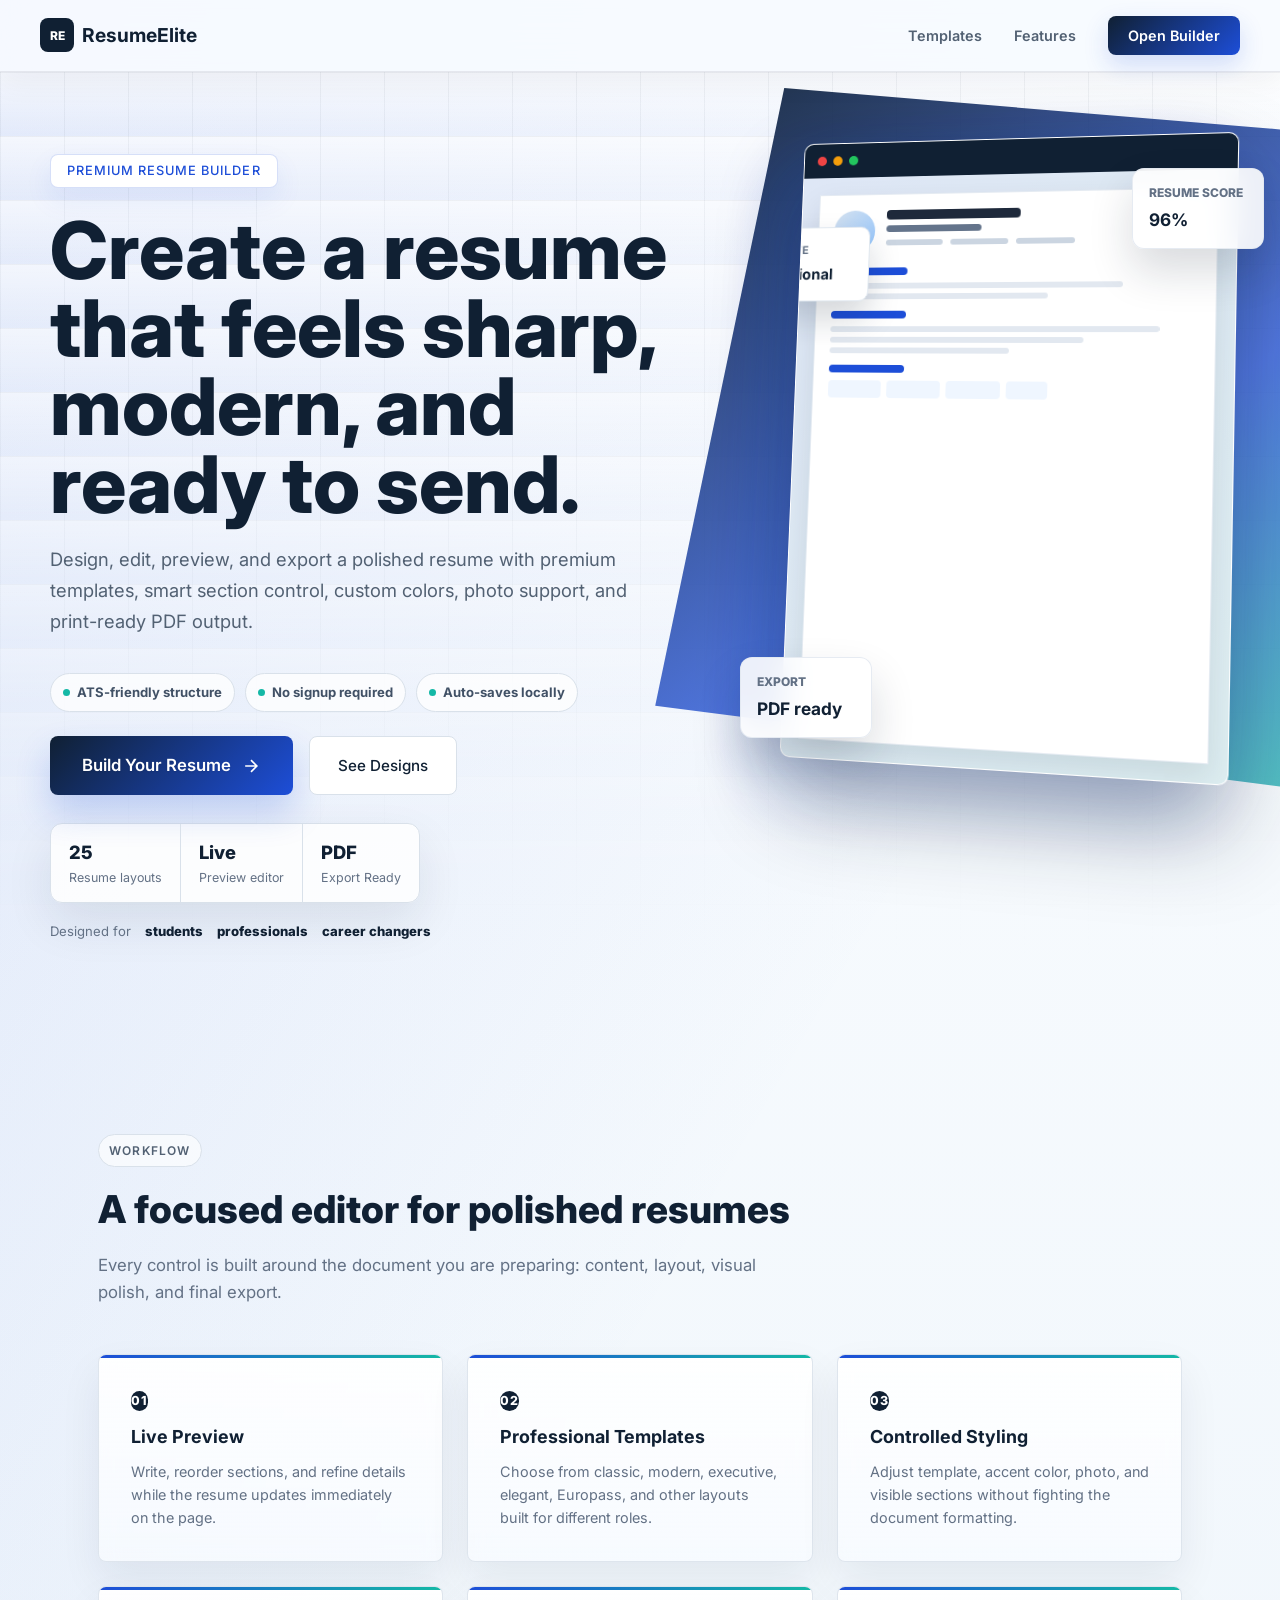
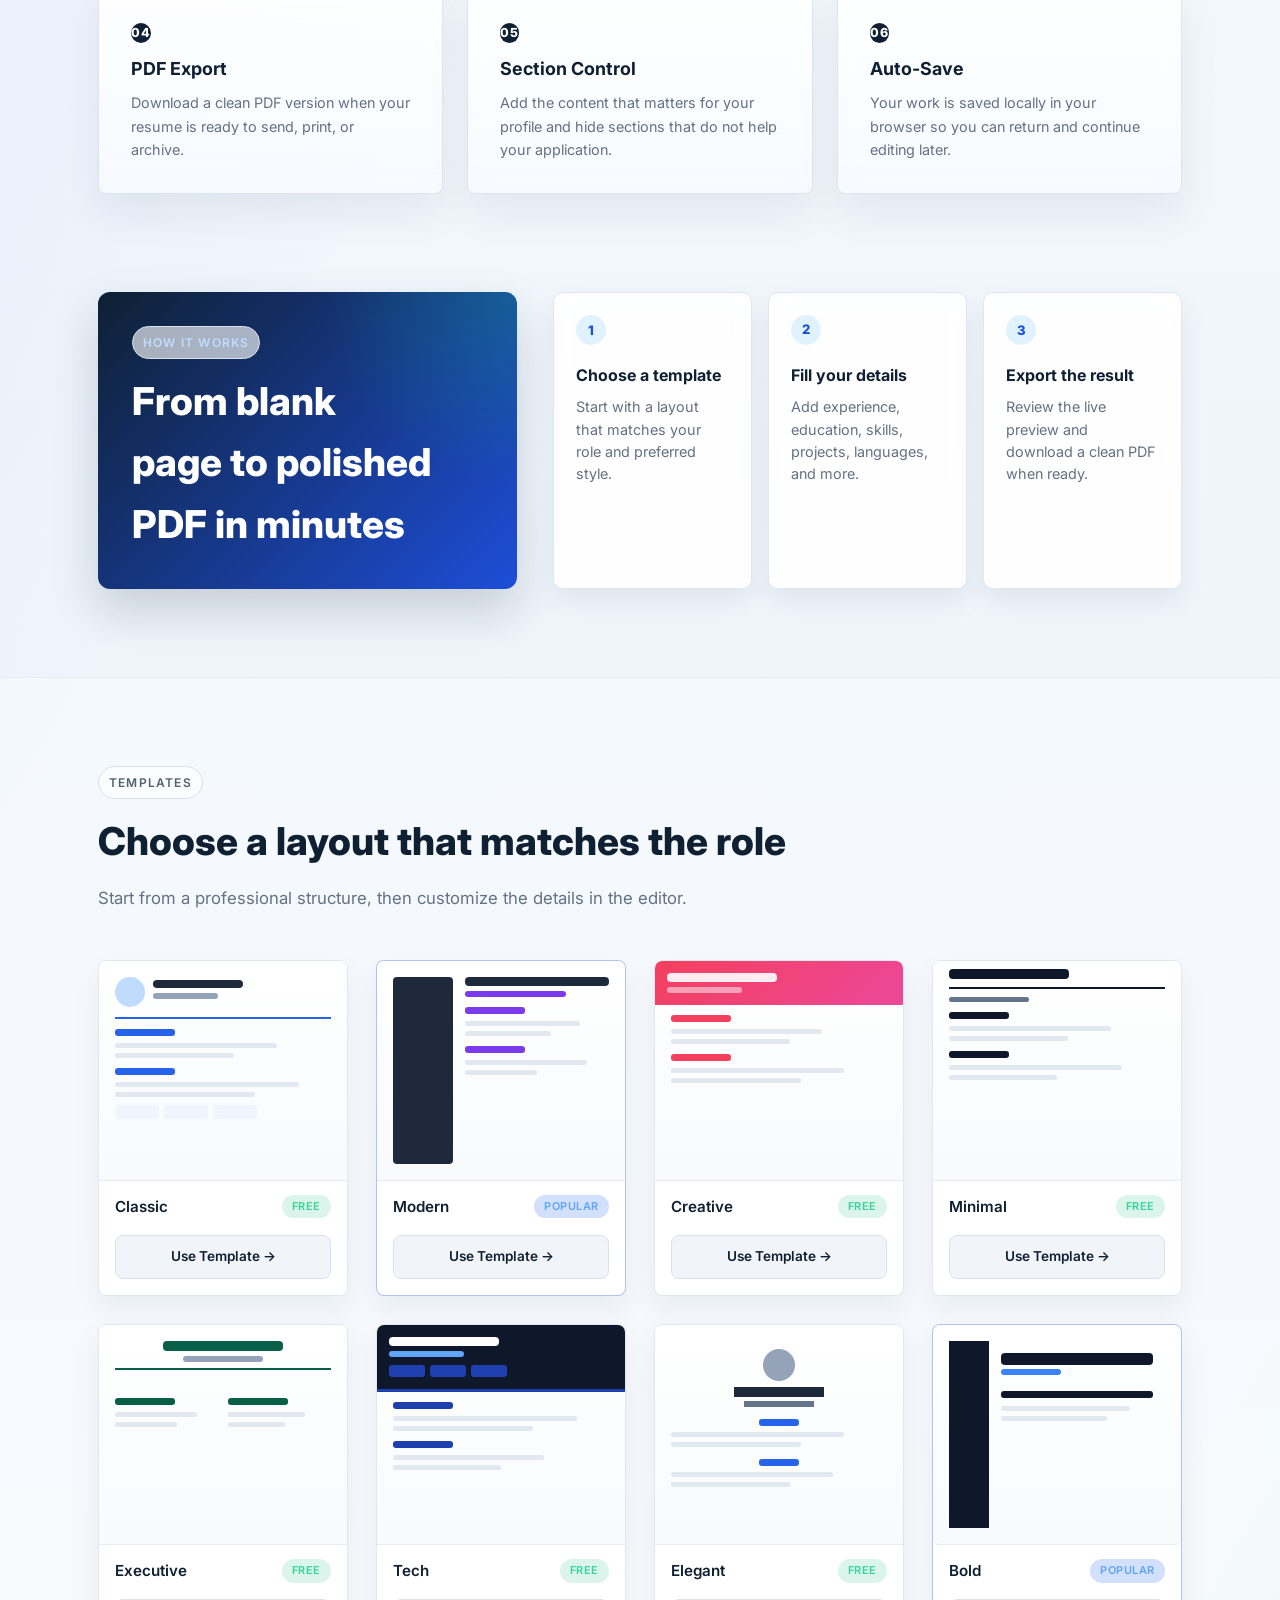
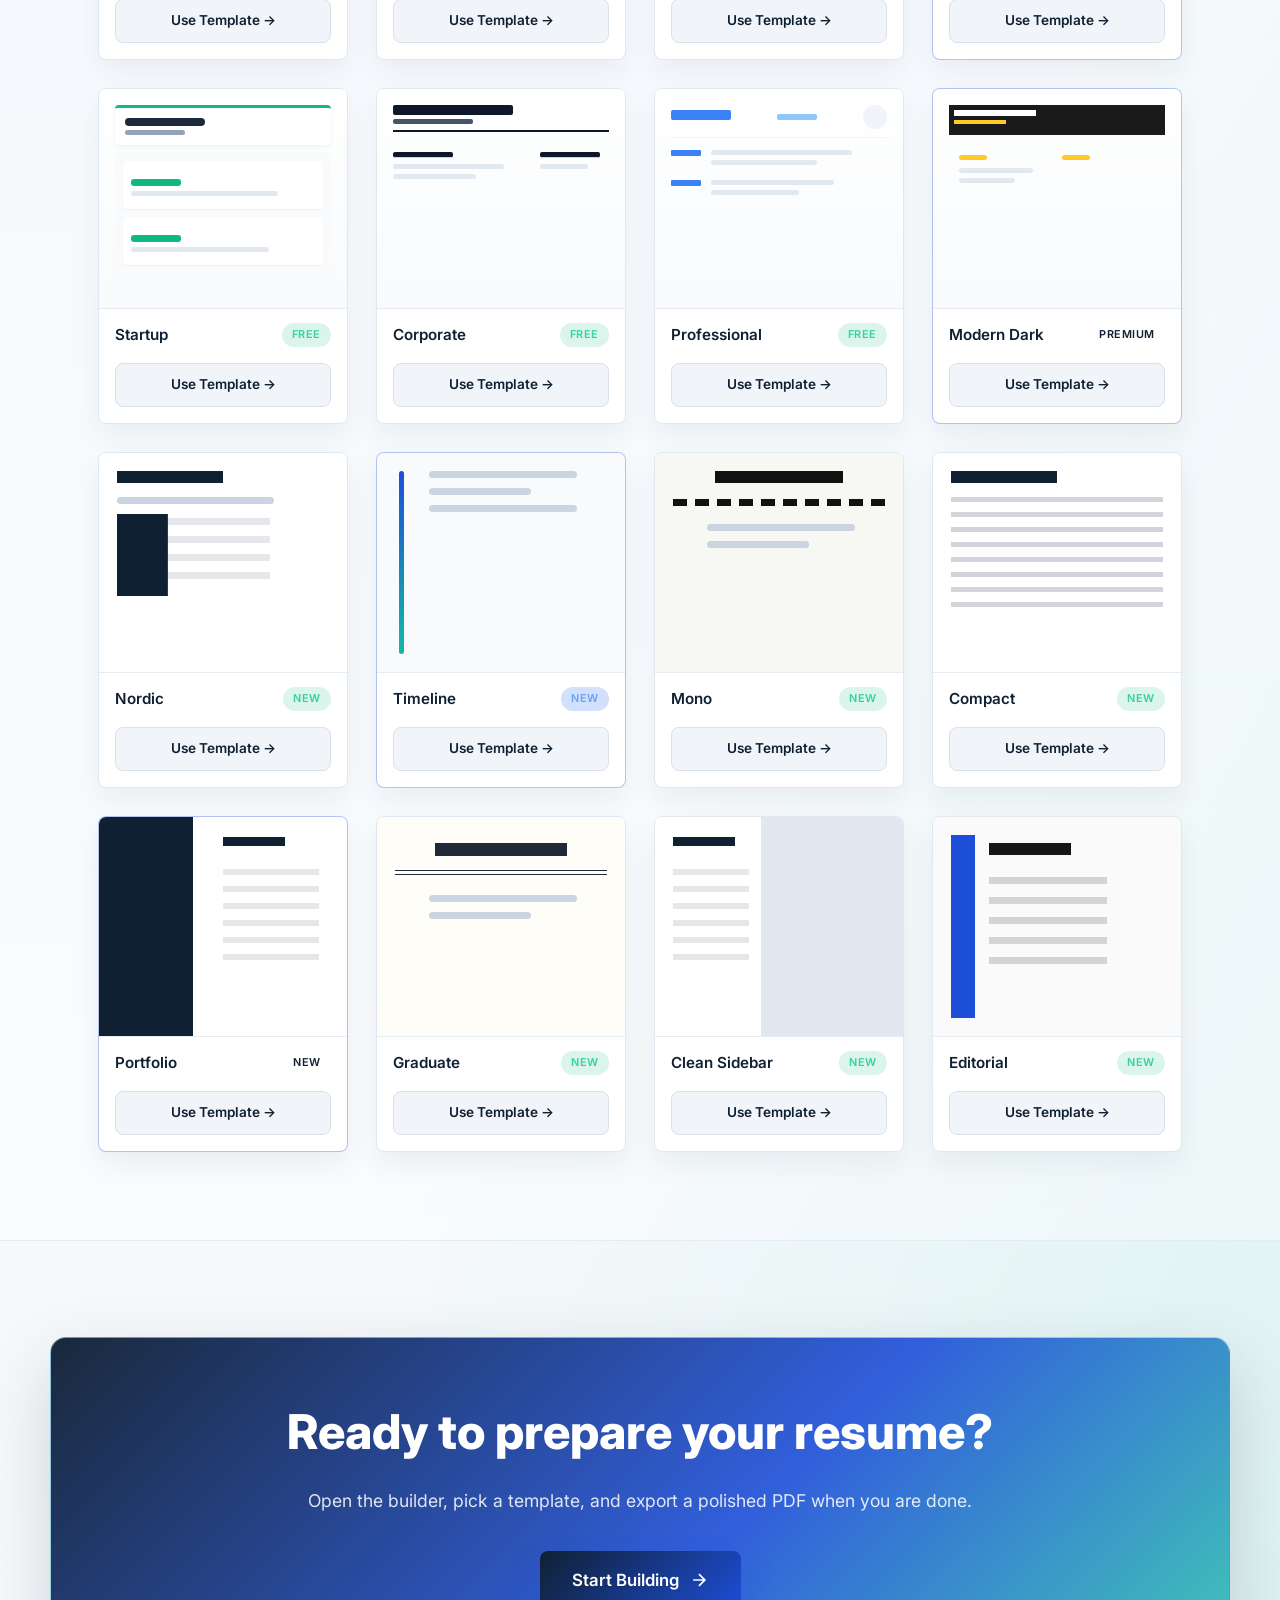
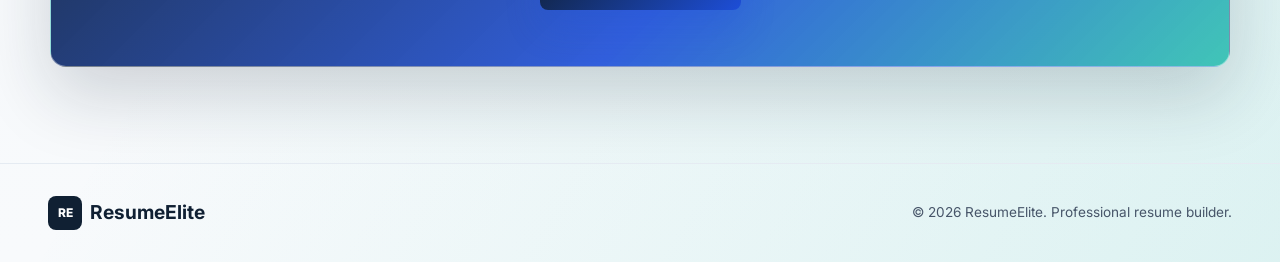
==== commit 4e89e46e: "Update index.html SEO Optimization" ====
--- a/index.html
+++ b/index.html
@@ -3,10 +3,68 @@
 
 <head>
   <meta charset="UTF-8" />
+
   <meta name="viewport" content="width=device-width, initial-scale=1.0" />
-  <title>ResumeElite - Professional Resume Builder</title>
-  <meta name="description"
-    content="Create a polished, professional resume with live preview, modern templates, browser autosave, and PDF export." />
+
+  <title>
+    Free Resume Builder Online | ATS-Friendly CV Templates & PDF Export
+  </title>
+
+  <meta
+    name="description"
+    content="Create a professional ATS-friendly resume in minutes with ResumeElite. Choose modern CV templates, customize instantly, preview live, and download PDF resumes for free."
+  />
+
+  <meta
+    name="keywords"
+    content="free resume builder, ATS resume builder, CV maker online, professional resume templates, resume creator, online CV builder, PDF resume builder, modern CV templates"
+  />
+
+  <meta name="robots" content="index, follow, max-image-preview:large" />
+  <meta name="author" content="ResumeElite" />
+  <meta name="theme-color" content="#0f172a" />
+
+  <link rel="canonical" href="https://resume-elite.com/" />
+
+  <!-- Open Graph -->
+  <meta
+    property="og:title"
+    content="ResumeElite - Free ATS-Friendly Resume Builder"
+  />
+
+  <meta
+    property="og:description"
+    content="Build professional resumes with modern templates, live preview, and instant PDF export."
+  />
+
+  <meta property="og:type" content="website" />
+  <meta property="og:url" content="https://resume-elite.com/" />
+
+  <meta
+    property="og:image"
+    content="https://resume-elite.com/og-image.png"
+  />
+
+  <!-- Twitter -->
+  <meta name="twitter:card" content="summary_large_image" />
+
+  <meta
+    name="twitter:title"
+    content="ResumeElite - Professional Resume Builder"
+  />
+
+  <meta
+    name="twitter:description"
+    content="Create ATS-friendly resumes online with modern templates and PDF export."
+  />
+
+  <meta
+    name="twitter:image"
+    content="https://resume-elite.com/og-image.png"
+  />
+
+
+
   <link rel="preconnect" href="https://fonts.googleapis.com" />
   <link rel="preconnect" href="https://fonts.gstatic.com" crossorigin />
   <link
@@ -21,64 +79,64 @@
   <nav class="navbar">
     <div class="nav-inner">
       <a href="index.html" class="logo">
-        <span class="logo-icon">RE</span>
-        <span class="logo-text">ResumeElite</span>
+        <span class="logo-icon">RE</span>
+        <span class="logo-text">ResumeElite</span>
       </a>
       <div class="nav-links">
         <a href="#templates">Templates</a>
         <a href="#features">Features</a>
-        <a href="editor.html" class="btn-nav-cta">Open Builder</a>
+        <a href="editor.html" class="btn-nav-cta">Open Builder</a>
       </div>
     </div>
   </nav>
 
   <!-- Hero -->
-  <section class="hero">
-    <div class="hero-content">
-      <div class="hero-badge">Premium resume builder</div>
-      <h1 class="hero-title">Create a resume that feels sharp, modern, and ready to send.</h1>
-      <p class="hero-subtitle">Design, edit, preview, and export a polished resume with premium templates, smart section
-        control, custom colors, photo support, and print-ready PDF output.</p>
-      <div class="hero-checks">
-        <span>ATS-friendly structure</span>
-        <span>No signup required</span>
-        <span>Auto-saves locally</span>
-      </div>
-      <div class="hero-actions">
+  <section class="hero">
+    <div class="hero-content">
+      <div class="hero-badge">Premium resume builder</div>
+      <h1 class="hero-title">Create a resume that feels sharp, modern, and ready to send.</h1>
+      <p class="hero-subtitle">Design, edit, preview, and export a polished resume with premium templates, smart section
+        control, custom colors, photo support, and print-ready PDF output.</p>
+      <div class="hero-checks">
+        <span>ATS-friendly structure</span>
+        <span>No signup required</span>
+        <span>Auto-saves locally</span>
+      </div>
+      <div class="hero-actions">
         <a href="editor.html" class="btn-primary btn-xl" id="hero-start-btn">
-          <span>Build Your Resume</span>
+          <span>Build Your Resume</span>
           <svg width="20" height="20" viewBox="0 0 24 24" fill="none" stroke="currentColor" stroke-width="2">
             <path d="M5 12h14M12 5l7 7-7 7" />
           </svg>
         </a>
-        <a href="#templates" class="btn-ghost btn-xl">See Designs</a>
+        <a href="#templates" class="btn-ghost btn-xl">See Designs</a>
       </div>
       <div class="hero-stats">
-        <div class="stat"><strong>25</strong><span>Resume layouts</span></div>
+        <div class="stat"><strong>25</strong><span>Resume layouts</span></div>
         <div class="stat-divider"></div>
-        <div class="stat"><strong>Live</strong><span>Preview editor</span></div>
-        <div class="stat-divider"></div>
-        <div class="stat"><strong>PDF</strong><span>Export Ready</span></div>
-      </div>
-      <div class="hero-trust">
-        <span>Designed for</span>
-        <strong>students</strong>
-        <strong>professionals</strong>
-        <strong>career changers</strong>
-      </div>
-    </div>
-    <!-- Hero Preview Mockup -->
-    <div class="hero-mockup">
-      <div class="hero-mini-panel hero-mini-panel-top">
-        <span>Resume score</span>
-        <strong>96%</strong>
-      </div>
-      <div class="mockup-browser">
-        <div class="mockup-floating-card">
-          <span class="floating-label">Template</span>
-          <strong>Professional</strong>
-        </div>
-        <div class="mockup-bar">
+        <div class="stat"><strong>Live</strong><span>Preview editor</span></div>
+        <div class="stat-divider"></div>
+        <div class="stat"><strong>PDF</strong><span>Export Ready</span></div>
+      </div>
+      <div class="hero-trust">
+        <span>Designed for</span>
+        <strong>students</strong>
+        <strong>professionals</strong>
+        <strong>career changers</strong>
+      </div>
+    </div>
+    <!-- Hero Preview Mockup -->
+    <div class="hero-mockup">
+      <div class="hero-mini-panel hero-mini-panel-top">
+        <span>Resume score</span>
+        <strong>96%</strong>
+      </div>
+      <div class="mockup-browser">
+        <div class="mockup-floating-card">
+          <span class="floating-label">Template</span>
+          <strong>Professional</strong>
+        </div>
+        <div class="mockup-bar">
           <span class="dot r"></span><span class="dot y"></span><span class="dot g"></span>
         </div>
         <div class="mockup-content">
@@ -109,91 +167,91 @@
               <div class="mock-skill-tag"></div>
               <div class="mock-skill-tag w-sm"></div>
             </div>
-          </div>
-        </div>
-      </div>
-      <div class="hero-mini-panel hero-mini-panel-bottom">
-        <span>Export</span>
-        <strong>PDF ready</strong>
-      </div>
-    </div>
-  </section>
+          </div>
+        </div>
+      </div>
+      <div class="hero-mini-panel hero-mini-panel-bottom">
+        <span>Export</span>
+        <strong>PDF ready</strong>
+      </div>
+    </div>
+  </section>
 
   <!-- Features -->
   <section class="features-section" id="features">
     <div class="container">
-      <div class="section-label">Workflow</div>
-      <h2 class="section-title">A focused editor for polished resumes</h2>
-      <p class="section-subtitle">Every control is built around the document you are preparing: content, layout,
-        visual polish, and final export.</p>
+      <div class="section-label">Workflow</div>
+      <h2 class="section-title">A focused editor for polished resumes</h2>
+      <p class="section-subtitle">Every control is built around the document you are preparing: content, layout,
+        visual polish, and final export.</p>
       <div class="features-grid">
         <div class="feature-card">
-          <div class="feature-icon">01</div>
+          <div class="feature-icon">01</div>
           <h3>Live Preview</h3>
-          <p>Write, reorder sections, and refine details while the resume updates immediately on the page.</p>
+          <p>Write, reorder sections, and refine details while the resume updates immediately on the page.</p>
         </div>
         <div class="feature-card">
-          <div class="feature-icon">02</div>
-          <h3>Professional Templates</h3>
-          <p>Choose from classic, modern, executive, elegant, Europass, and other layouts built for different roles.</p>
+          <div class="feature-icon">02</div>
+          <h3>Professional Templates</h3>
+          <p>Choose from classic, modern, executive, elegant, Europass, and other layouts built for different roles.</p>
         </div>
         <div class="feature-card">
-          <div class="feature-icon">03</div>
-          <h3>Controlled Styling</h3>
-          <p>Adjust template, accent color, photo, and visible sections without fighting the document formatting.</p>
+          <div class="feature-icon">03</div>
+          <h3>Controlled Styling</h3>
+          <p>Adjust template, accent color, photo, and visible sections without fighting the document formatting.</p>
         </div>
         <div class="feature-card">
-          <div class="feature-icon">04</div>
+          <div class="feature-icon">04</div>
           <h3>PDF Export</h3>
-          <p>Download a clean PDF version when your resume is ready to send, print, or archive.</p>
+          <p>Download a clean PDF version when your resume is ready to send, print, or archive.</p>
         </div>
         <div class="feature-card">
-          <div class="feature-icon">05</div>
-          <h3>Section Control</h3>
-          <p>Add the content that matters for your profile and hide sections that do not help your application.</p>
+          <div class="feature-icon">05</div>
+          <h3>Section Control</h3>
+          <p>Add the content that matters for your profile and hide sections that do not help your application.</p>
         </div>
         <div class="feature-card">
-          <div class="feature-icon">06</div>
+          <div class="feature-icon">06</div>
           <h3>Auto-Save</h3>
-          <p>Your work is saved locally in your browser so you can return and continue editing later.</p>
-        </div>
-      </div>
-    </div>
-  </section>
-
-  <!-- Process -->
-  <section class="process-section">
-    <div class="container process-inner">
-      <div class="process-copy">
-        <div class="section-label">How it works</div>
-        <h2 class="section-title">From blank page to polished PDF in minutes</h2>
-      </div>
-      <div class="process-steps">
-        <div class="process-step">
-          <span>1</span>
-          <strong>Choose a template</strong>
-          <p>Start with a layout that matches your role and preferred style.</p>
-        </div>
-        <div class="process-step">
-          <span>2</span>
-          <strong>Fill your details</strong>
-          <p>Add experience, education, skills, projects, languages, and more.</p>
-        </div>
-        <div class="process-step">
-          <span>3</span>
-          <strong>Export the result</strong>
-          <p>Review the live preview and download a clean PDF when ready.</p>
-        </div>
-      </div>
-    </div>
-  </section>
-
-  <!-- Templates Gallery -->
-  <section class="templates-section" id="templates">
+          <p>Your work is saved locally in your browser so you can return and continue editing later.</p>
+        </div>
+      </div>
+    </div>
+  </section>
+
+  <!-- Process -->
+  <section class="process-section">
+    <div class="container process-inner">
+      <div class="process-copy">
+        <div class="section-label">How it works</div>
+        <h2 class="section-title">From blank page to polished PDF in minutes</h2>
+      </div>
+      <div class="process-steps">
+        <div class="process-step">
+          <span>1</span>
+          <strong>Choose a template</strong>
+          <p>Start with a layout that matches your role and preferred style.</p>
+        </div>
+        <div class="process-step">
+          <span>2</span>
+          <strong>Fill your details</strong>
+          <p>Add experience, education, skills, projects, languages, and more.</p>
+        </div>
+        <div class="process-step">
+          <span>3</span>
+          <strong>Export the result</strong>
+          <p>Review the live preview and download a clean PDF when ready.</p>
+        </div>
+      </div>
+    </div>
+  </section>
+
+  <!-- Templates Gallery -->
+  <section class="templates-section" id="templates">
     <div class="container">
       <div class="section-label">Templates</div>
-      <h2 class="section-title">Choose a layout that matches the role</h2>
-      <p class="section-subtitle">Start from a professional structure, then customize the details in the editor.</p>
+      <h2 class="section-title">Choose a layout that matches the role</h2>
+      <p class="section-subtitle">Start from a professional structure, then customize the details in the editor.</p>
       <div class="templates-grid">
 
         <div class="template-card" data-template="classic">
@@ -465,9 +523,9 @@
           <a href="editor.html?template=professional" class="btn-template">Use Template →</a>
         </div>
 
-        <div class="template-card featured" data-template="modern-dark">
-          <div class="template-preview tp-modern-dark">
-            <div class="tp-md-header">
+        <div class="template-card featured" data-template="modern-dark">
+          <div class="template-preview tp-modern-dark">
+            <div class="tp-md-header">
               <div class="tp-md-name"></div>
               <div class="tp-md-role"></div>
             </div>
@@ -488,113 +546,113 @@
             <span class="template-name">Modern Dark</span>
             <span class="template-badge premium">Premium</span>
           </div>
-          <a href="editor.html?template=modern-dark" class="btn-template">Use Template →</a>
-        </div>
-
-        <div class="template-card" data-template="nordic">
-          <div class="template-preview tp-nordic">
-            <div class="tp-new-head"></div>
-            <div class="tp-new-row wide"></div>
-            <div class="tp-new-grid"></div>
-          </div>
-          <div class="template-info">
-            <span class="template-name">Nordic</span>
-            <span class="template-badge free">New</span>
-          </div>
-          <a href="editor.html?template=nordic" class="btn-template">Use Template →</a>
-        </div>
-
-        <div class="template-card featured" data-template="timeline">
-          <div class="template-preview tp-timeline-new">
-            <div class="tp-timeline-rail"></div>
-            <div class="tp-new-line"></div>
-            <div class="tp-new-line short"></div>
-            <div class="tp-new-line"></div>
-          </div>
-          <div class="template-info">
-            <span class="template-name">Timeline</span>
-            <span class="template-badge popular">New</span>
-          </div>
-          <a href="editor.html?template=timeline" class="btn-template">Use Template →</a>
-        </div>
-
-        <div class="template-card" data-template="mono">
-          <div class="template-preview tp-mono-new">
-            <div class="tp-mono-title"></div>
-            <div class="tp-mono-rule"></div>
-            <div class="tp-new-line"></div>
-            <div class="tp-new-line short"></div>
-          </div>
-          <div class="template-info">
-            <span class="template-name">Mono</span>
-            <span class="template-badge free">New</span>
-          </div>
-          <a href="editor.html?template=mono" class="btn-template">Use Template →</a>
-        </div>
-
-        <div class="template-card" data-template="compact">
-          <div class="template-preview tp-compact-new">
-            <div class="tp-new-head"></div>
-            <div class="tp-compact-lines"></div>
-          </div>
-          <div class="template-info">
-            <span class="template-name">Compact</span>
-            <span class="template-badge free">New</span>
-          </div>
-          <a href="editor.html?template=compact" class="btn-template">Use Template →</a>
-        </div>
-
-        <div class="template-card featured" data-template="portfolio">
-          <div class="template-preview tp-portfolio-new">
-            <div class="tp-new-side"></div>
-            <div class="tp-new-main"></div>
-          </div>
-          <div class="template-info">
-            <span class="template-name">Portfolio</span>
-            <span class="template-badge premium">New</span>
-          </div>
-          <a href="editor.html?template=portfolio" class="btn-template">Use Template →</a>
-        </div>
-
-        <div class="template-card" data-template="graduate">
-          <div class="template-preview tp-graduate-new">
-            <div class="tp-grad-title"></div>
-            <div class="tp-grad-rule"></div>
-            <div class="tp-new-line"></div>
-            <div class="tp-new-line short"></div>
-          </div>
-          <div class="template-info">
-            <span class="template-name">Graduate</span>
-            <span class="template-badge free">New</span>
-          </div>
-          <a href="editor.html?template=graduate" class="btn-template">Use Template →</a>
-        </div>
-
-        <div class="template-card" data-template="clean-sidebar">
-          <div class="template-preview tp-clean-sidebar-new">
-            <div class="tp-new-main"></div>
-            <div class="tp-new-side light"></div>
-          </div>
-          <div class="template-info">
-            <span class="template-name">Clean Sidebar</span>
-            <span class="template-badge free">New</span>
-          </div>
-          <a href="editor.html?template=clean-sidebar" class="btn-template">Use Template →</a>
-        </div>
-
-        <div class="template-card" data-template="editorial">
-          <div class="template-preview tp-editorial-new">
-            <div class="tp-editorial-label"></div>
-            <div class="tp-editorial-copy"></div>
-          </div>
-          <div class="template-info">
-            <span class="template-name">Editorial</span>
-            <span class="template-badge free">New</span>
-          </div>
-          <a href="editor.html?template=editorial" class="btn-template">Use Template →</a>
-        </div>
-
-      </div>
+          <a href="editor.html?template=modern-dark" class="btn-template">Use Template →</a>
+        </div>
+
+        <div class="template-card" data-template="nordic">
+          <div class="template-preview tp-nordic">
+            <div class="tp-new-head"></div>
+            <div class="tp-new-row wide"></div>
+            <div class="tp-new-grid"></div>
+          </div>
+          <div class="template-info">
+            <span class="template-name">Nordic</span>
+            <span class="template-badge free">New</span>
+          </div>
+          <a href="editor.html?template=nordic" class="btn-template">Use Template →</a>
+        </div>
+
+        <div class="template-card featured" data-template="timeline">
+          <div class="template-preview tp-timeline-new">
+            <div class="tp-timeline-rail"></div>
+            <div class="tp-new-line"></div>
+            <div class="tp-new-line short"></div>
+            <div class="tp-new-line"></div>
+          </div>
+          <div class="template-info">
+            <span class="template-name">Timeline</span>
+            <span class="template-badge popular">New</span>
+          </div>
+          <a href="editor.html?template=timeline" class="btn-template">Use Template →</a>
+        </div>
+
+        <div class="template-card" data-template="mono">
+          <div class="template-preview tp-mono-new">
+            <div class="tp-mono-title"></div>
+            <div class="tp-mono-rule"></div>
+            <div class="tp-new-line"></div>
+            <div class="tp-new-line short"></div>
+          </div>
+          <div class="template-info">
+            <span class="template-name">Mono</span>
+            <span class="template-badge free">New</span>
+          </div>
+          <a href="editor.html?template=mono" class="btn-template">Use Template →</a>
+        </div>
+
+        <div class="template-card" data-template="compact">
+          <div class="template-preview tp-compact-new">
+            <div class="tp-new-head"></div>
+            <div class="tp-compact-lines"></div>
+          </div>
+          <div class="template-info">
+            <span class="template-name">Compact</span>
+            <span class="template-badge free">New</span>
+          </div>
+          <a href="editor.html?template=compact" class="btn-template">Use Template →</a>
+        </div>
+
+        <div class="template-card featured" data-template="portfolio">
+          <div class="template-preview tp-portfolio-new">
+            <div class="tp-new-side"></div>
+            <div class="tp-new-main"></div>
+          </div>
+          <div class="template-info">
+            <span class="template-name">Portfolio</span>
+            <span class="template-badge premium">New</span>
+          </div>
+          <a href="editor.html?template=portfolio" class="btn-template">Use Template →</a>
+        </div>
+
+        <div class="template-card" data-template="graduate">
+          <div class="template-preview tp-graduate-new">
+            <div class="tp-grad-title"></div>
+            <div class="tp-grad-rule"></div>
+            <div class="tp-new-line"></div>
+            <div class="tp-new-line short"></div>
+          </div>
+          <div class="template-info">
+            <span class="template-name">Graduate</span>
+            <span class="template-badge free">New</span>
+          </div>
+          <a href="editor.html?template=graduate" class="btn-template">Use Template →</a>
+        </div>
+
+        <div class="template-card" data-template="clean-sidebar">
+          <div class="template-preview tp-clean-sidebar-new">
+            <div class="tp-new-main"></div>
+            <div class="tp-new-side light"></div>
+          </div>
+          <div class="template-info">
+            <span class="template-name">Clean Sidebar</span>
+            <span class="template-badge free">New</span>
+          </div>
+          <a href="editor.html?template=clean-sidebar" class="btn-template">Use Template →</a>
+        </div>
+
+        <div class="template-card" data-template="editorial">
+          <div class="template-preview tp-editorial-new">
+            <div class="tp-editorial-label"></div>
+            <div class="tp-editorial-copy"></div>
+          </div>
+          <div class="template-info">
+            <span class="template-name">Editorial</span>
+            <span class="template-badge free">New</span>
+          </div>
+          <a href="editor.html?template=editorial" class="btn-template">Use Template →</a>
+        </div>
+
+      </div>
 
     </div>
   </section>
@@ -603,10 +661,10 @@
   <section class="cta-section">
     <div class="cta-glow"></div>
     <div class="container cta-content">
-      <h2>Ready to prepare your resume?</h2>
-      <p>Open the builder, pick a template, and export a polished PDF when you are done.</p>
+      <h2>Ready to prepare your resume?</h2>
+      <p>Open the builder, pick a template, and export a polished PDF when you are done.</p>
       <a href="editor.html" class="btn-primary btn-xl" id="cta-build-btn">
-        <span>Start Building</span>
+        <span>Start Building</span>
         <svg width="20" height="20" viewBox="0 0 24 24" fill="none" stroke="currentColor" stroke-width="2">
           <path d="M5 12h14M12 5l7 7-7 7" />
         </svg>
@@ -618,14 +676,14 @@
   <footer class="footer">
     <div class="container footer-inner">
       <a href="index.html" class="logo">
-        <span class="logo-icon">RE</span>
-        <span class="logo-text">ResumeElite</span>
-      </a>
-      <p class="footer-copy">© 2026 ResumeElite. Professional resume builder.</p>
+        <span class="logo-icon">RE</span>
+        <span class="logo-text">ResumeElite</span>
+      </a>
+      <p class="footer-copy">© 2026 ResumeElite. Professional resume builder.</p>
     </div>
   </footer>
 
   <script src="app.js"></script>
 </body>
 
-</html>
+</html>
--- a/styles.css
+++ b/styles.css
@@ -2591,13 +2591,132 @@
 }
 
 .resume-page {
+  --resume-page-bg: #ffffff;
+  width: 794px;
+  min-height: 1122px;
+  background: var(--resume-page-bg);
+  box-shadow: 0 8px 48px rgba(0, 0, 0, 0.4);
+  position: relative;
+  overflow: hidden; /* Clips the spacer to the paper edges */
+  overflow-wrap: anywhere;
+  word-break: break-word;
+  display: flex;
+  flex-direction: column;
+}
+
+/* Template layout wrappers that should stretch to fill the printed page */
+.tmpl-modern-right .mr-container,
+.tmpl-portfolio .pf-shell,
+.tmpl-clean-sidebar .cs-layout {
+  flex: 1;
+}
+
+.pdf-export-root {
+  position: absolute;
+  left: 0;
+  top: 0;
   width: 794px;
   min-height: 1122px;
   background: #fff;
-  box-shadow: 0 8px 48px rgba(0, 0, 0, 0.4);
-  position: relative;
-  overflow-wrap: anywhere;
-  word-break: break-word;
+  overflow: visible;
+  transform: none !important;
+  z-index: 2147483647;
+  pointer-events: none;
+}
+
+.is-pdf-exporting .preview-page-wrapper,
+.is-pdf-exporting .resume-page {
+  transform: none !important;
+}
+
+.resume-page.pdf-exporting {
+  width: 794px !important;
+  min-height: 1122px;
+  max-width: none !important;
+  box-shadow: none !important;
+  overflow: visible !important;
+}
+
+.resume-page.pdf-exporting *,
+.resume-page.pdf-exporting *::before,
+.resume-page.pdf-exporting *::after {
+  print-color-adjust: exact;
+  -webkit-print-color-adjust: exact;
+}
+
+.resume-page.pdf-exporting img {
+  max-width: none;
+}
+
+.resume-page.pdf-exporting .r-avatar,
+.resume-page.pdf-exporting .m-avatar,
+.resume-page.pdf-exporting .prof-img,
+.resume-page.pdf-exporting .cb-avatar,
+.resume-page.pdf-exporting .mf-avatar,
+.resume-page.pdf-exporting .ts-avatar,
+.resume-page.pdf-exporting .ep-avatar,
+.resume-page.pdf-exporting .mr-avatar,
+.resume-page.pdf-exporting .nx-avatar,
+.resume-page.pdf-exporting .pf-avatar {
+  object-fit: cover;
+  flex-shrink: 0;
+}
+
+.resume-page.pdf-exporting .r-section,
+.resume-page.pdf-exporting .m-section,
+.resume-page.pdf-exporting .md-section,
+.resume-page.pdf-exporting .mf-section,
+.resume-page.pdf-exporting .ep-section,
+.resume-page.pdf-exporting .tl-item,
+.resume-page.pdf-exporting .cp-item,
+.resume-page.pdf-exporting .ed-section,
+.resume-page.pdf-exporting .r-summary,
+.resume-page.pdf-exporting .m-summary,
+.resume-page.pdf-exporting .md-summary-text {
+  break-inside: avoid;
+  page-break-inside: avoid;
+}
+
+.resume-page .resume-page-spacer {
+  display: block;
+  flex: 0 0 auto;
+  grid-column: 1 / -1;
+  width: 100%;
+  margin: 0;
+  background: none;
+}
+
+/* Render all gap visuals as an absolute overlay attached directly to the root paper. 
+   This guarantees it crosses the entire paper width (including sidebars). */
+.resume-page .resume-page-gap-visual {
+  position: absolute;
+  left: 0;
+  right: 0;
+  top: var(--spacer-y);
+  /* height is set inline via JS */
+  z-index: 5;
+  pointer-events: none;
+  
+  background: 
+    /* 1. Dashed line */
+    repeating-linear-gradient(90deg, rgba(255, 255, 255, 0.08) 0, rgba(255, 255, 255, 0.08) 4px, transparent 4px, transparent 8px) 
+      0 calc(var(--resume-page-remainder, 0) + (var(--resume-page-gap, 14px) / 2)) / 100% 1px no-repeat,
+      
+    /* 2. Top shadow (cast from bottom of page 1) */
+    linear-gradient(to bottom, rgba(0, 0, 0, 0.15), transparent) 
+      0 var(--resume-page-remainder, 0) / 100% 12px no-repeat,
+      
+    /* 3. Bottom shadow (cast from top of page 2) */
+    linear-gradient(to top, rgba(0, 0, 0, 0.06), transparent) 
+      0 calc(var(--resume-page-remainder, 0) + var(--resume-page-gap, 14px) - 8px) / 100% 8px no-repeat,
+      
+    /* 4. The dark gap itself */
+    linear-gradient(to bottom, #070c16, #070c16) 
+      0 var(--resume-page-remainder, 0) / 100% var(--resume-page-gap, 14px) no-repeat;
+}
+
+.resume-page.pdf-exporting .resume-page-gap-visual {
+  display: none;
 }
 
 /* ===================== RESUME TEMPLATES ===================== */
@@ -5306,7 +5425,8 @@
 
 /* ---- MODERN DARK TEMPLATE ---- */
 .tmpl-modern-dark {
-  background: #111111;
+  --resume-page-bg: #111111;
+  background: var(--resume-page-bg);
   color: #eeeeee;
   font-family: 'Inter', sans-serif;
   min-height: 1122px;
@@ -6112,10 +6232,9 @@
 
 .tmpl-europass .ep-avatar,
 .tmpl-europass .ep-avatar-placeholder {
-  width: 140px;
-  height: 140px;
+  width: 110px;
+  height: 110px;
   border-radius: 50%;
-  border: 4px solid #fff;
   object-fit: cover;
 }
 
@@ -6127,12 +6246,12 @@
   font-size: 2rem;
   font-weight: 700;
   text-transform: uppercase;
-  margin-bottom: 10px;
+  margin-bottom: 5px;
   letter-spacing: 0.5px;
 }
 
 .tmpl-europass .ep-header-line {
-  border-top: 1px solid rgba(255, 255, 255, 0.2);
+  border-top: 1px solid rgba(255, 255, 255, 0.4);
   margin-bottom: 12px;
   width: 100%;
 }
@@ -6159,7 +6278,7 @@
 }
 
 .tmpl-europass .ep-logo-text {
-  font-size: 1.6rem;
+  font-size: 2rem;
   font-weight: 700;
   color: #fff;
 }
@@ -6188,16 +6307,17 @@
 .tmpl-europass .r-section-title::before {
   content: "•";
   color: #a0a0a0;
-  font-size: 1.4rem;
+  font-size: 1.8rem;
   position: absolute;
-  left: -40px;
-  top: 45%;
+  left: -35px;
+  top: 50%;
   transform: translateY(-50%);
 }
 
-.tmpl-europass .ep-item {
+.tmpl-europass .ep-item,
+.tmpl-europass .r-item {
   margin-bottom: 25px;
-  border-top: 1px solid #f0f0f0;
+  border-top: 1px solid #eaeaea;
   padding-top: 10px;
 }
 
@@ -6234,8 +6354,7 @@
 }
 
 .tmpl-europass .r-summary {
-  border-top: 1px solid #f0f0f0;
-  padding-top: 10px;
+  padding-top: 5px;
 }
 
 .tmpl-europass .r-item-title {
@@ -6255,7 +6374,7 @@
   display: grid;
   grid-template-columns: 1fr 1fr;
   gap: 10px 40px;
-  border-top: 1px solid #f0f0f0;
+  border-top: 1px solid #eaeaea;
   padding-top: 10px;
 }
 .tmpl-europass .ep-skill-item {
@@ -6328,14 +6447,20 @@
   word-break: break-all;
 }
 
-.tmpl-modern-right .mr-contact-item .r-icon-svg {
+.tmpl-modern-right .mr-icon-bg {
+  display: flex;
+  align-items: center;
+  justify-content: center;
   width: 28px;
   height: 28px;
   background: rgba(255,255,255,0.15);
   border-radius: 50%;
-  padding: 6px;
   flex-shrink: 0;
-  fill: currentColor;
+}
+
+.tmpl-modern-right .mr-contact-item .r-icon-svg {
+  width: 16px;
+  height: 16px;
 }
 
 .tmpl-modern-right .mr-sidebar-title {
@@ -6378,9 +6503,9 @@
   margin-bottom: 15px;
 }
 
-.tmpl-modern-right .r-sidebar .r-section-title {
-  color: #fff;
-  border-color: rgba(255,255,255,0.2);
+.mr-sidebar .r-section-title {
+  color: #fff !important;
+  border-color: rgba(255,255,255,0.2) !important;
 }
 
 .tmpl-modern-right .r-item-title {
@@ -6389,8 +6514,8 @@
   color: var(--resume-accent, #3b82f6);
 }
 
-.tmpl-modern-right .r-sidebar .r-item-title {
-  color: #fff;
+.mr-sidebar .r-item-title {
+  color: #fff !important;
   font-size: 0.95rem;
 }
 
@@ -6407,9 +6532,9 @@
   color: #475569;
 }
 
-.tmpl-modern-right .r-sidebar .r-item-sub,
-.tmpl-modern-right .r-sidebar .r-item-desc {
-  color: rgba(255,255,255,0.8);
+.mr-sidebar .r-item-sub,
+.mr-sidebar .r-item-desc {
+  color: rgba(255,255,255,0.8) !important;
 }
 
 .tmpl-modern-right .r-skills {
@@ -6418,7 +6543,7 @@
   gap: 8px;
 }
 
-.tmpl-modern-right .r-sidebar .r-skill {
+.tmpl-modern-right .mr-sidebar .r-skill {
   background: transparent;
   border-bottom: 1px solid rgba(255,255,255,0.1);
   border-radius: 0;
@@ -6435,8 +6560,9 @@
 
 /* ---- NORDIC TEMPLATE ---- */
 .tmpl-nordic {
+  --resume-page-bg: #fbfbf8;
   font-family: 'Inter', sans-serif;
-  background: #fbfbf8;
+  background: var(--resume-page-bg);
   color: #17211d;
   padding: 48px;
   min-height: 1122px;
@@ -6610,8 +6736,9 @@
 
 /* ---- MONO TEMPLATE ---- */
 .tmpl-mono {
+  --resume-page-bg: #f7f7f4;
   font-family: 'Inter', sans-serif;
-  background: #f7f7f4;
+  background: var(--resume-page-bg);
   color: #111;
   padding: 50px;
   min-height: 1122px;
@@ -6817,8 +6944,9 @@
 
 /* ---- GRADUATE TEMPLATE ---- */
 .tmpl-graduate {
+  --resume-page-bg: #fffdf7;
   font-family: 'Inter', sans-serif;
-  background: #fffdf7;
+  background: var(--resume-page-bg);
   color: #1f2937;
   padding: 46px 52px;
   min-height: 1122px;
@@ -6947,8 +7075,9 @@
 
 /* ---- EDITORIAL TEMPLATE ---- */
 .tmpl-editorial {
+  --resume-page-bg: #fafafa;
   font-family: 'Inter', sans-serif;
-  background: #fafafa;
+  background: var(--resume-page-bg);
   color: #161616;
   padding: 70px 52px 52px;
   min-height: 1122px;
@@ -7347,3 +7476,44 @@
     padding-bottom: 8px;
   }
 }
+
+/* PDF export must always render from the full desktop/A4 layout. */
+html.is-pdf-exporting,
+body.is-pdf-exporting {
+  width: 1200px !important;
+  min-width: 1200px !important;
+  overflow: visible !important;
+}
+
+html.is-pdf-exporting .pdf-export-root {
+  left: 0 !important;
+  top: 0 !important;
+  width: 794px !important;
+  min-width: 794px !important;
+  max-width: none !important;
+}
+
+html.is-pdf-exporting .resume-page.pdf-exporting {
+  width: 794px !important;
+  min-width: 794px !important;
+  max-width: none !important;
+  transform: none !important;
+  overflow: visible !important;
+}
+
+html.is-pdf-exporting .resume-page.pdf-exporting.tmpl-professional .prof-header,
+html.is-pdf-exporting .resume-page.pdf-exporting.tmpl-creative .r-header {
+  gap: 20px !important;
+  padding-left: 50px !important;
+  padding-right: 50px !important;
+}
+
+html.is-pdf-exporting .resume-page.pdf-exporting.tmpl-modern .m-section {
+  grid-template-columns: 140px 1fr !important;
+  gap: 20px !important;
+}
+
+html.is-pdf-exporting .resume-page.pdf-exporting.tmpl-editorial .r-section {
+  grid-template-columns: 180px 1fr !important;
+  gap: 28px !important;
+}
